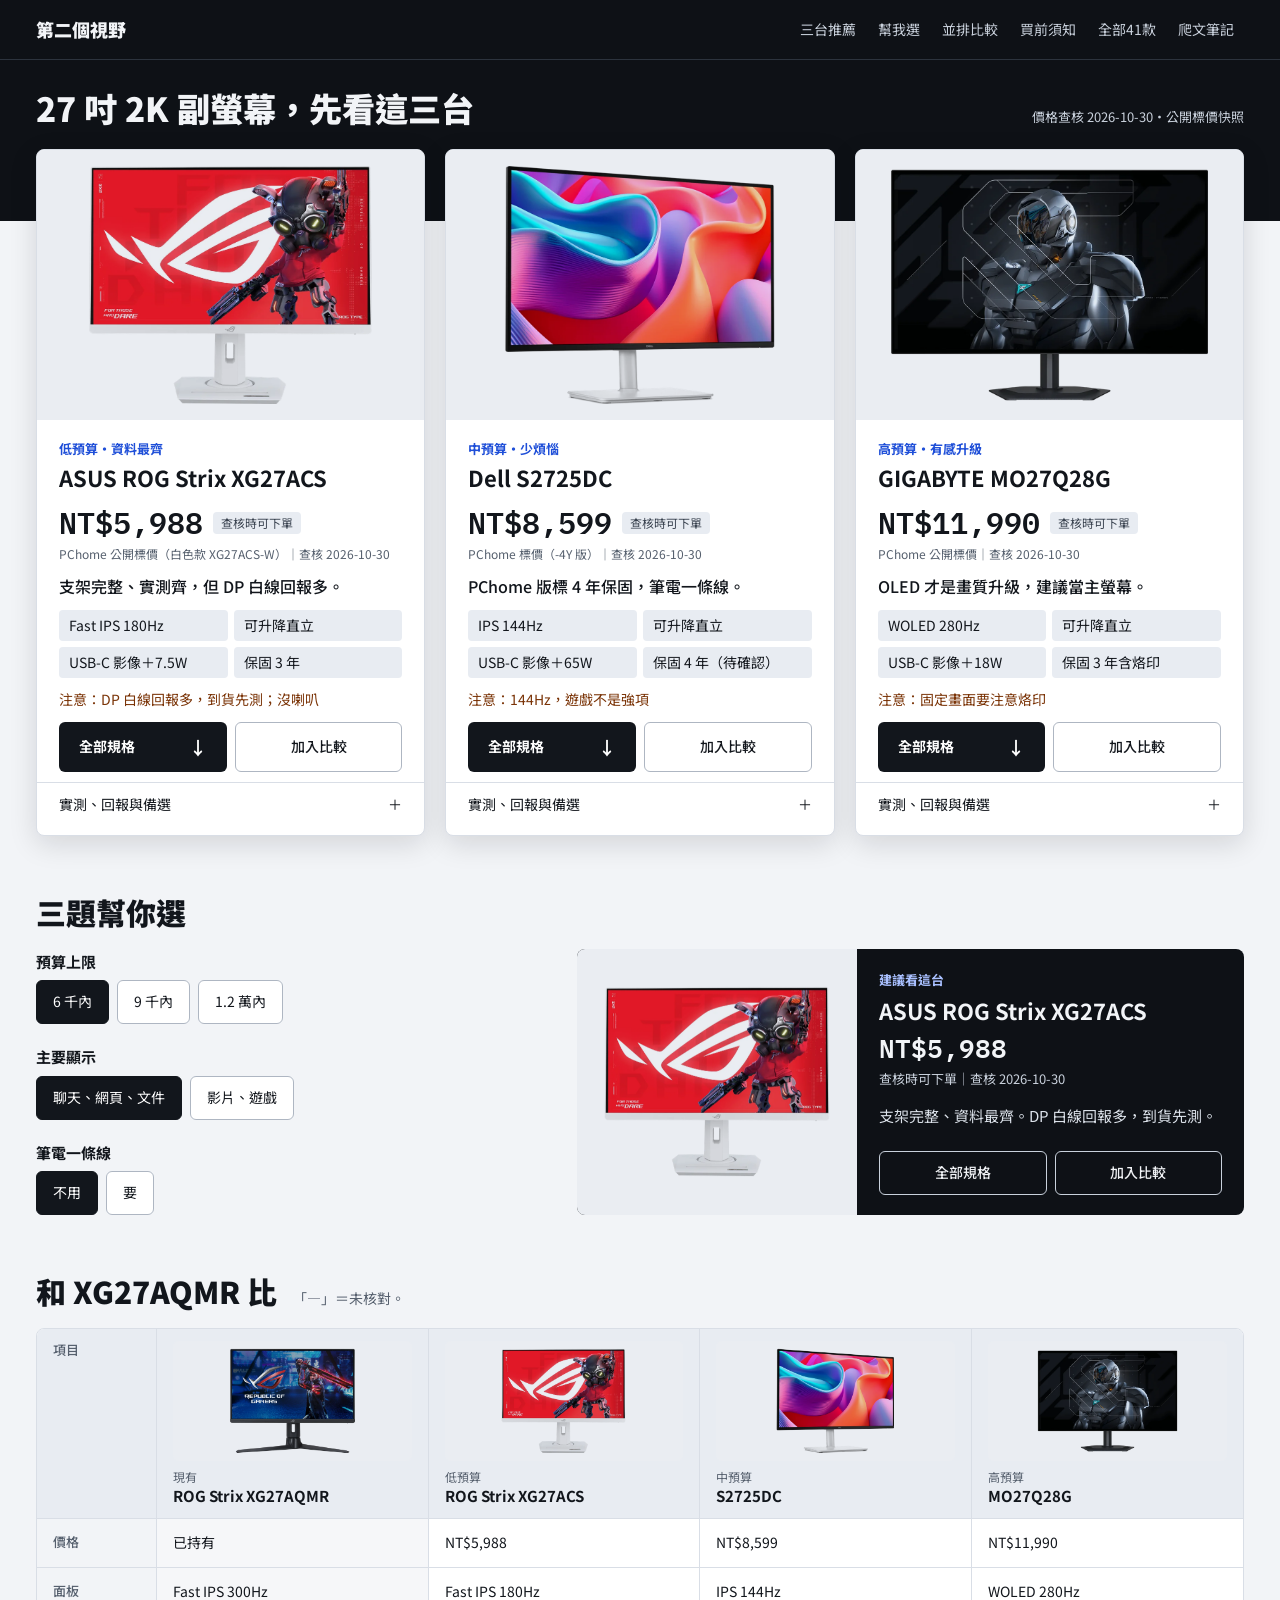
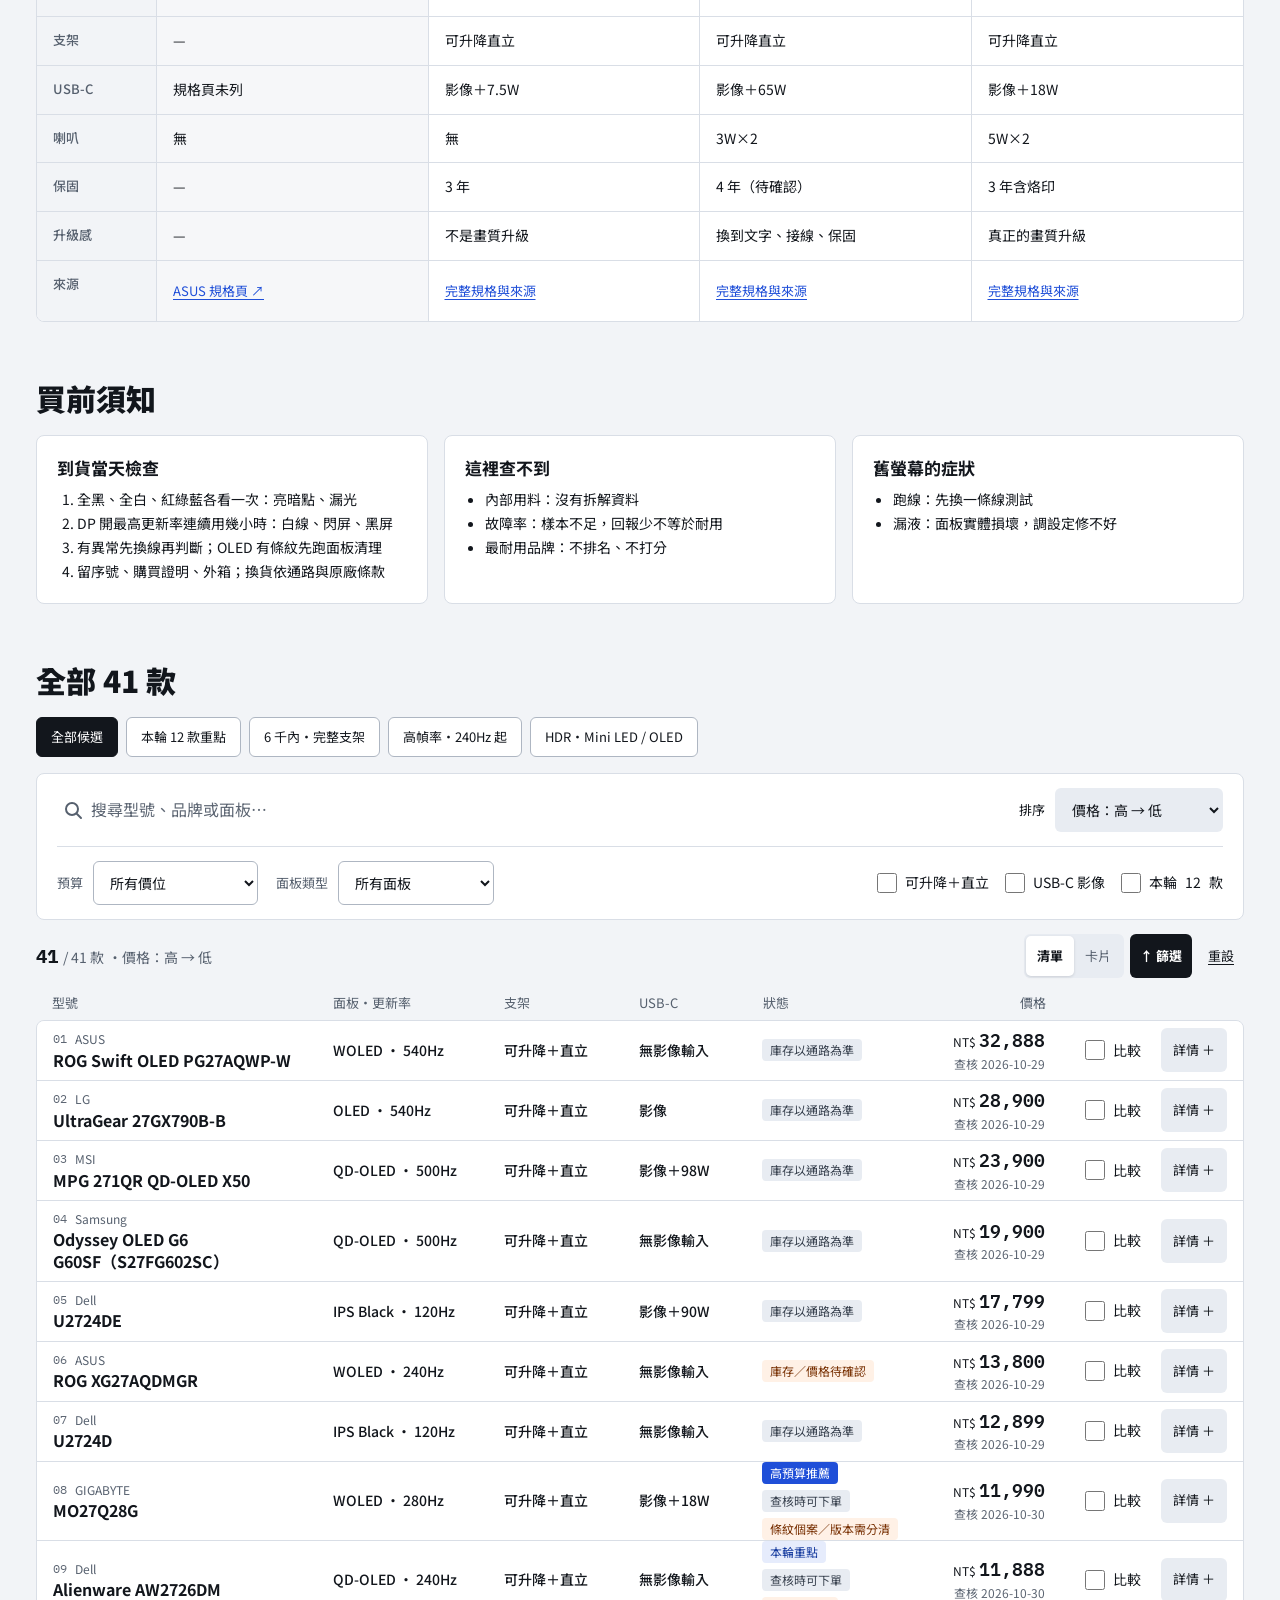
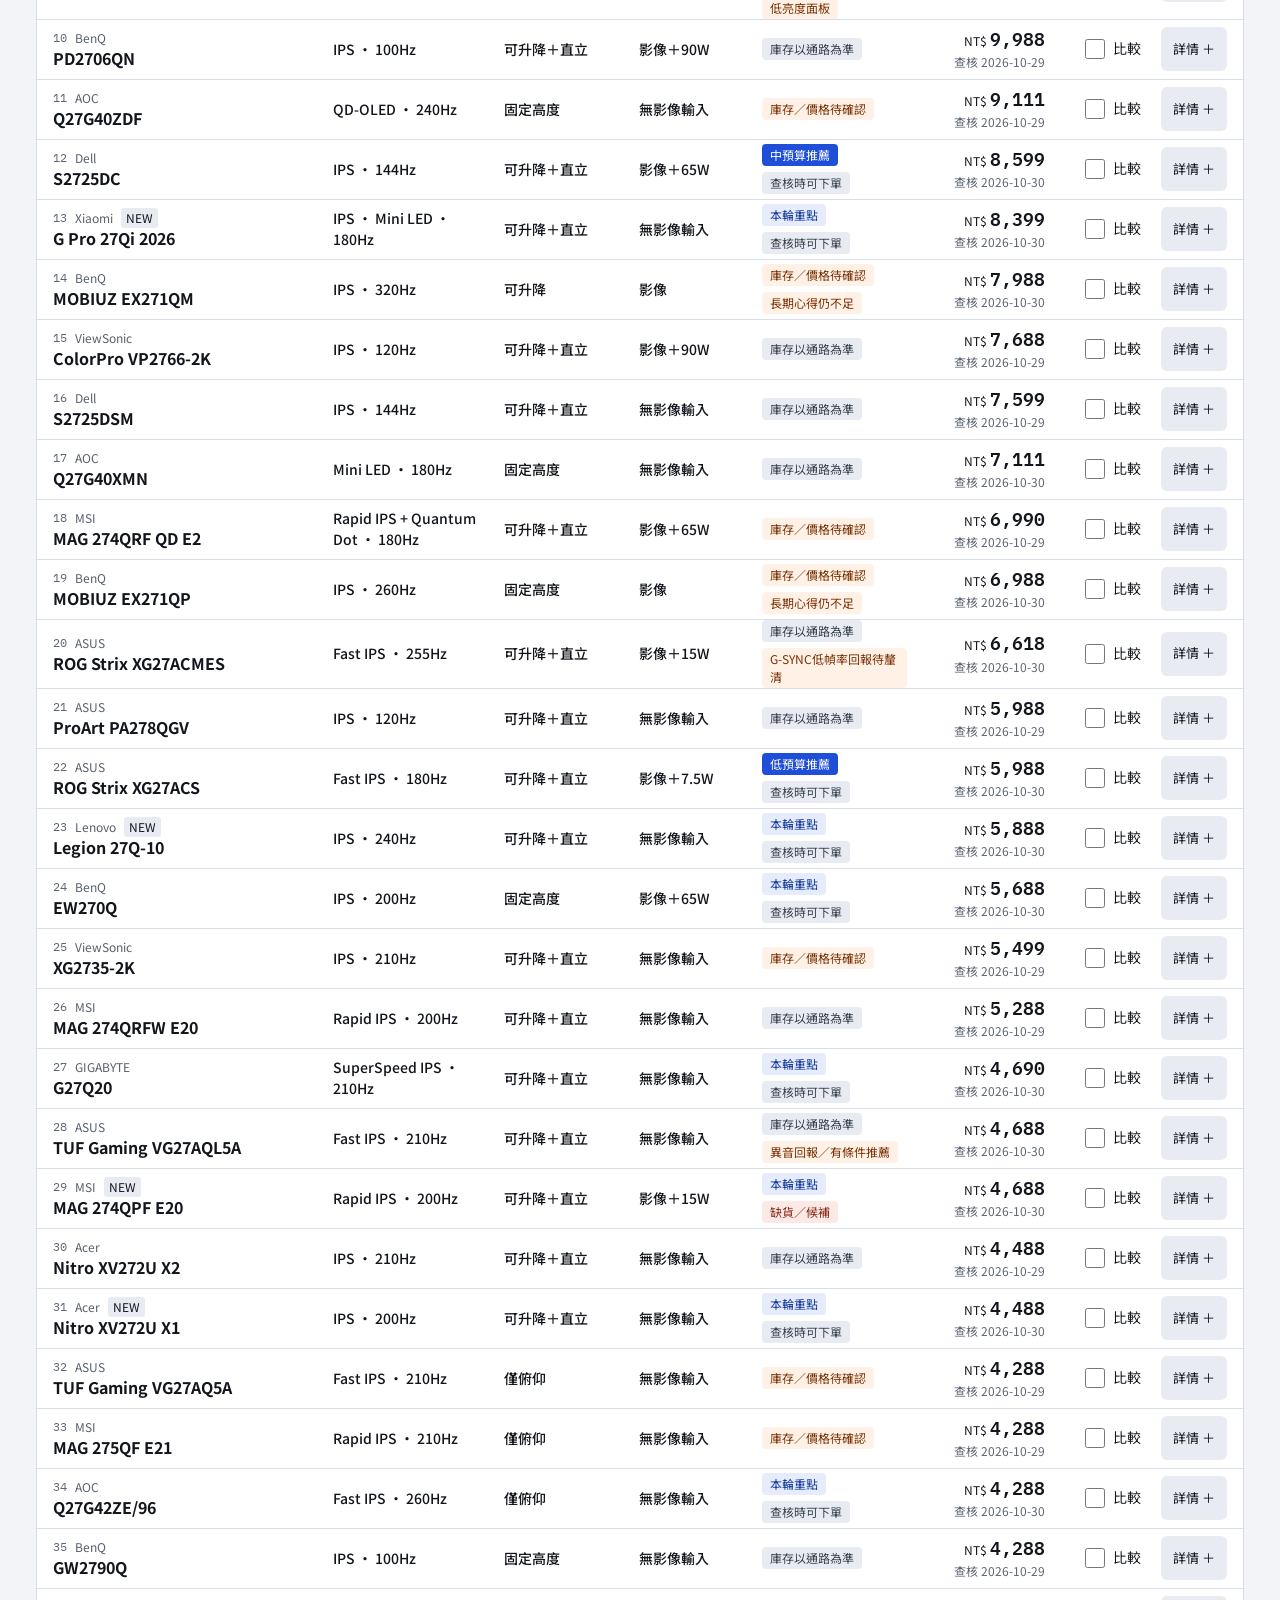
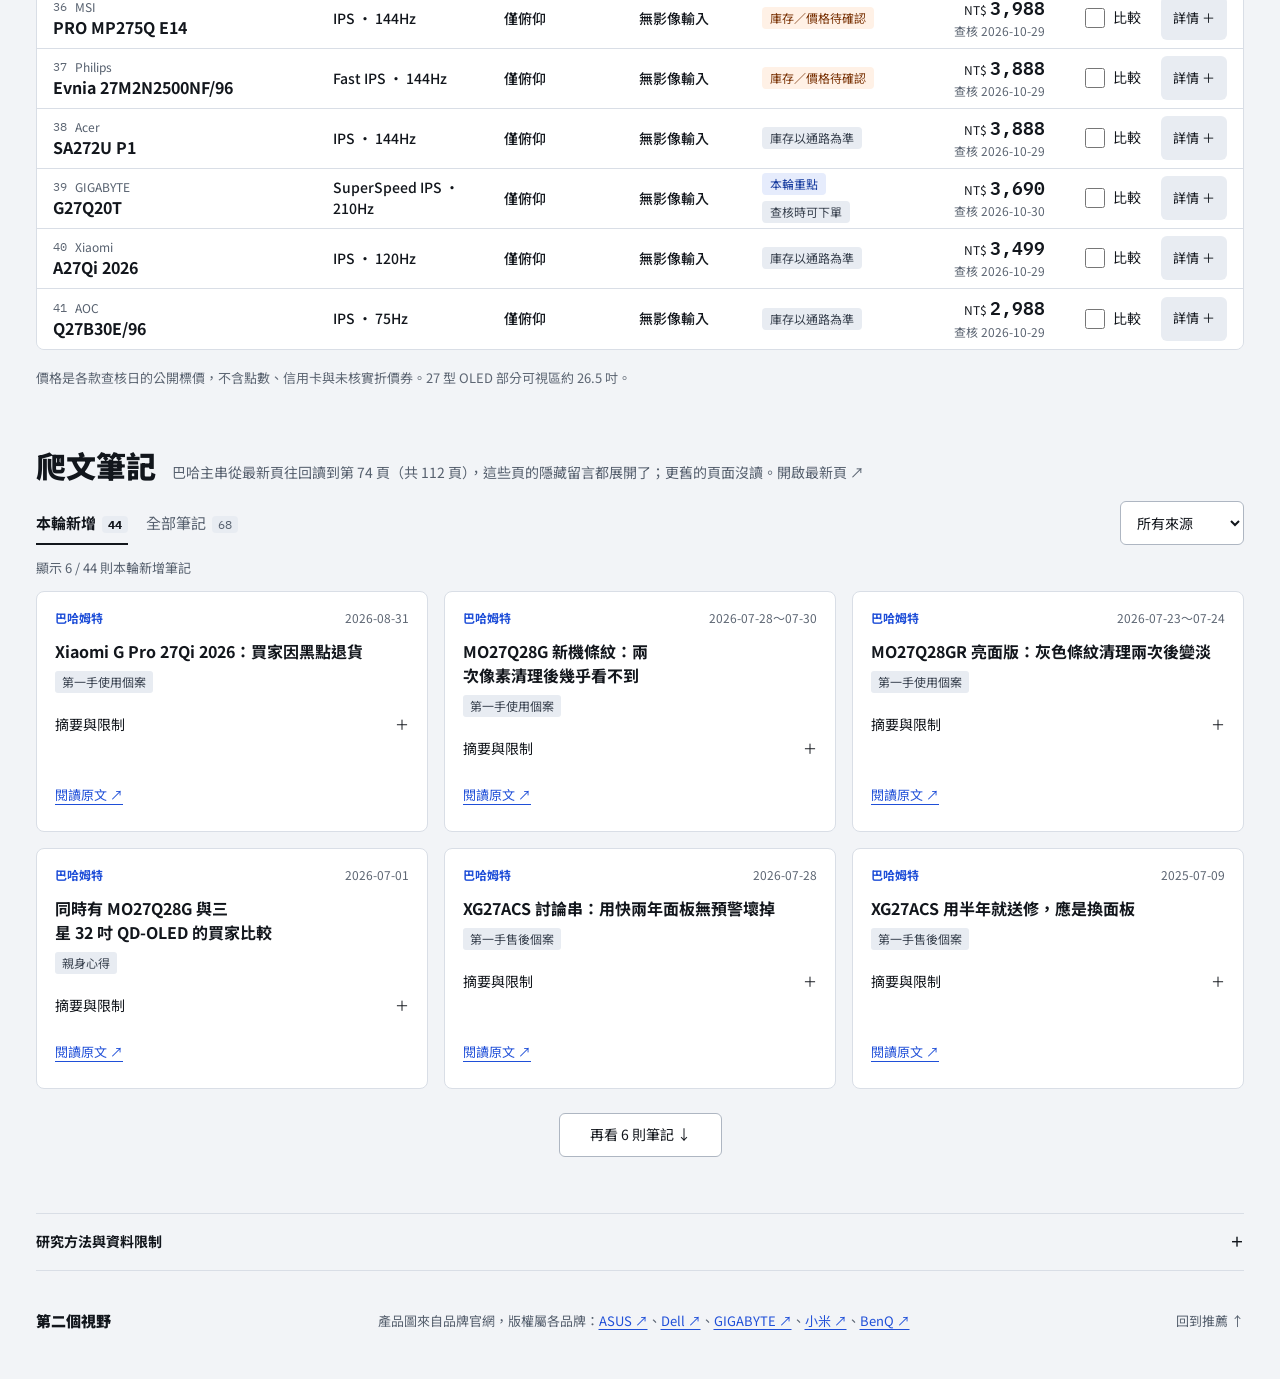
==== index.html @ 210c52e0 "Publish second-view 27-inch QHD monitor guide Co-Authored-By: Claude Opus 5.5 <noreply@anthropic.com" ====
<!doctype html>
<html lang="zh-Hant">
<head>
<meta charset="utf-8">
<meta name="viewport" content="width=device-width,initial-scale=1">
<meta name="theme-color" content="#0e1116">
<meta name="color-scheme" content="light">
<meta name="description" content="27 吋 2K 平面副螢幕怎麼選：低、中、高預算各推薦一台，附獨立實測、買家回報、保固與查不到的地方；另可比較全部 41 款。">
<title>第二個視野｜27 吋 2K 副螢幕怎麼選</title>
<link rel="preconnect" href="https://fonts.googleapis.com">
<link rel="preconnect" href="https://fonts.gstatic.com" crossorigin>
<link rel="stylesheet" href="https://fonts.googleapis.com/css2?family=IBM+Plex+Mono:wght@500;600&family=Noto+Sans+TC:wght@400;500;700;900&display=swap">
<link rel="stylesheet" href="styles.css?v=7f">
</head>
<body>
<a class="skip" href="#picks">跳到三台推薦</a>

<header class="top">
  <a class="brand" href="#top">第二個視野</a>
  <nav aria-label="主要導覽">
    <a href="#picks">三台推薦</a>
    <a href="#decide">幫我選</a>
    <a href="#versus">並排比較</a>
    <a href="#check">買前須知</a>
    <a href="#catalog">全部 <span data-bind="products">40</span> 款</a>
    <a href="#evidence">爬文筆記</a>
  </nav>
</header>

<main>
<section class="hero" id="top">
  <div class="wrap hero-row">
    <h1>27 吋 2K 副螢幕，先看這三台</h1>
    <p class="hero-date">價格查核 <span data-bind="reviewDate">2026-10-30</span>・公開標價快照</p>
  </div>
</section>

<section id="picks" class="picks wrap" aria-label="三台推薦">
  <div class="tiers" id="tiers"></div>
</section>

<section id="decide" class="section wrap">
  <h2>三題幫你選</h2>
  <div class="decide">
    <form class="decide-questions" id="decide-form">
      <fieldset>
        <legend>預算上限</legend>
        <div class="choices">
          <label><input type="radio" name="budget" value="low" checked><span>6 千內</span></label>
          <label><input type="radio" name="budget" value="mid"><span>9 千內</span></label>
          <label><input type="radio" name="budget" value="high"><span>1.2 萬內</span></label>
        </div>
      </fieldset>
      <fieldset>
        <legend>主要顯示</legend>
        <div class="choices">
          <label><input type="radio" name="use" value="static" checked><span>聊天、網頁、文件</span></label>
          <label><input type="radio" name="use" value="media"><span>影片、遊戲</span></label>
        </div>
      </fieldset>
      <fieldset>
        <legend>筆電一條線</legend>
        <div class="choices">
          <label><input type="radio" name="laptop" value="no" checked><span>不用</span></label>
          <label><input type="radio" name="laptop" value="yes"><span>要</span></label>
        </div>
      </fieldset>
    </form>
    <aside class="decide-result" id="decide-result" aria-live="polite" aria-label="建議結果"></aside>
  </div>
</section>

<section id="versus" class="section wrap">
  <div class="section-head">
    <h2>和 XG27AQMR 比</h2>
    <p id="versus-hint"></p>
  </div>
  <div class="table-frame" id="versus-frame">
    <div class="table-scroll" id="versus-scroll" tabindex="0" role="region" aria-label="可水平捲動的推薦型號比較表">
      <table class="versus" id="versus-table"></table>
    </div>
  </div>
</section>

<section id="check" class="section wrap">
  <h2>買前須知</h2>
  <div class="check-grid">
    <article>
      <h3>到貨當天檢查</h3>
      <ol>
        <li>全黑、全白、紅綠藍各看一次：亮暗點、漏光</li>
        <li>DP 開最高更新率連續用幾小時：白線、閃屏、黑屏</li>
        <li>有異常先換線再判斷；OLED 有條紋先跑面板清理</li>
        <li>留序號、購買證明、外箱；換貨依通路與原廠條款</li>
      </ol>
    </article>
    <article>
      <h3>這裡查不到</h3>
      <ul>
        <li>內部用料：沒有拆解資料</li>
        <li>故障率：樣本不足，回報少不等於耐用</li>
        <li>最耐用品牌：不排名、不打分</li>
      </ul>
    </article>
    <article>
      <h3>舊螢幕的症狀</h3>
      <ul>
        <li>跑線：先換一條線測試</li>
        <li>漏液：面板實體損壞，調設定修不好</li>
      </ul>
    </article>
  </div>
</section>

<section id="catalog" class="section wrap">
  <div class="section-head">
    <h2>全部 <span data-bind="products">40</span> 款</h2>
  </div>

  <div class="scenario-row" role="group" aria-label="用途快捷篩選">
    <button type="button" class="scenario" data-scenario="all" aria-pressed="true">全部候選</button>
    <button type="button" class="scenario" data-scenario="shortlist" aria-pressed="false">本輪 <span data-bind="shortlist">11</span> 款重點</button>
    <button type="button" class="scenario" data-scenario="value" aria-pressed="false">6 千內・完整支架</button>
    <button type="button" class="scenario" data-scenario="fps" aria-pressed="false">高幀率・240Hz 起</button>
    <button type="button" class="scenario" data-scenario="hdr" aria-pressed="false">HDR・Mini LED / OLED</button>
  </div>

  <div class="filter-box" id="filter-box">
    <div class="filter-main">
      <div class="search-wrap">
        <label class="sr-only" for="search">搜尋型號或品牌</label>
        <input id="search" type="search" placeholder="搜尋型號、品牌或面板…" autocomplete="off" enterkeyhint="search">
      </div>
      <div class="sort-wrap">
        <label for="sort">排序</label>
        <select id="sort">
          <option value="desc">價格：高 → 低</option>
          <option value="asc">價格：低 → 高</option>
          <option value="hz">更新率：高 → 低</option>
        </select>
      </div>
      <button type="button" id="filter-toggle" class="filter-toggle" aria-expanded="false" aria-controls="filter-options">篩選條件 <span aria-hidden="true">＋</span></button>
    </div>
    <div id="filter-options" class="filter-options">
      <div class="field">
        <label for="budget">預算</label>
        <select id="budget">
          <option value="all">所有價位</option>
          <option value="4000">NT$4,000 以下</option>
          <option value="6000">NT$6,000 以下</option>
          <option value="10000">NT$10,000 以下</option>
          <option value="premium">NT$10,000 以上</option>
        </select>
      </div>
      <div class="field">
        <label for="panel">面板類型</label>
        <select id="panel">
          <option value="all">所有面板</option>
          <option value="IPS">IPS / IPS Black</option>
          <option value="Mini LED">Mini LED</option>
          <option value="OLED">OLED</option>
        </select>
      </div>
      <div class="checks">
        <label><input id="stand" type="checkbox">可升降＋直立</label>
        <label><input id="usbc" type="checkbox">USB-C 影像</label>
        <label><input id="only-picked" type="checkbox">本輪 <span data-bind="shortlist">11</span> 款</label>
      </div>
    </div>
  </div>

  <div class="results-bar" id="results-bar">
    <p id="results" tabindex="-1" aria-live="polite"></p>
    <div class="results-actions">
      <div class="view-toggle" role="group" aria-label="卡片顯示密度">
        <button type="button" data-view="compact" aria-pressed="true">清單</button>
        <button type="button" data-view="full" aria-pressed="false">卡片</button>
      </div>
      <button type="button" class="bar-button" id="back-to-filters" hidden>↑ 篩選</button>
      <button type="button" class="bar-button" id="reset">重設</button>
    </div>
  </div>
  <div id="active-filters" class="active-filters"></div>
  <div class="list-head" id="list-head" aria-hidden="true"><span>型號</span><span>面板・更新率</span><span>支架</span><span>USB-C</span><span>狀態</span><span>價格</span><span></span></div>
  <div class="product-list compact" id="product-list"></div>
  <noscript><p class="empty">此頁的篩選與型號清單需要 JavaScript；完整資料可下載 <a href="research-data.json">research-data.json</a>。</p></noscript>
  <p class="scope-note">價格是各款查核日的公開標價，不含點數、信用卡與未核實折價券。27 型 OLED 部分可視區約 26.5 吋。</p>
</section>

<section id="evidence" class="section wrap">
  <div class="section-head">
    <h2>爬文筆記</h2>
    <p>巴哈主串從最新頁往回讀到第 <span data-bind="pageOldest">74</span> 頁（共 <span data-bind="pagesRead">112</span> 頁），這些頁的隱藏留言都展開了；更舊的頁面沒讀。<ahref="https://forum.gamer.com.tw/C.php?bsn=60030&amp;snA=647804&amp;page=185" target="_blank" rel="noopener">開啟最新頁 ↗</a></p>
  </div>
  <div class="evidence-tools">
    <div class="note-tabs" role="group" aria-label="筆記範圍">
      <button type="button" data-notes="new" class="active" aria-pressed="true">本輪新增 <span data-bind="newNotes">13</span></button>
      <button type="button" data-notes="all" aria-pressed="false">全部筆記 <span data-bind="notes">68</span></button>
    </div>
    <div>
      <label class="sr-only" for="note-platform">筆記來源</label>
      <select id="note-platform">
        <option value="all">所有來源</option>
        <option value="巴哈">巴哈姆特</option>
        <option value="PTT">PTT</option>
        <option value="Reddit">Reddit</option>
        <option value="Mobile01">Mobile01</option>
        <option value="other">其他來源</option>
      </select>
    </div>
  </div>
  <p id="note-results" class="note-results" tabindex="-1" aria-live="polite"></p>
  <div id="forum-list" class="forum-grid"></div>
  <button type="button" class="load-more" id="more-notes">顯示更多筆記 ↓</button>
</section>

<section class="method wrap">
  <details>
    <summary>研究方法與資料限制 <span aria-hidden="true">＋</span></summary>
    <div>
      <p>現有 <span data-bind="products">40</span> 款候選、<span data-bind="notes">68</span> 則筆記、<span data-bind="shortlist">11</span> 款重點。<span data-bind="reviewScope"></span>請以各款的價格查核日期為準。討論日期依來源，以台灣時間記錄；部分較早來源來自搜尋快取或只展開部分留言。</p>
      <p>巴哈主串回讀第 <span data-bind="pageNewest">185</span>–<span data-bind="pageOldest">74</span> 頁（<span data-bind="commentsFrom">2025-07</span> 起）：<span data-bind="posts">2043</span> 篇未刪回文、<span data-bind="visibleComments">6167</span> 則頁面可見留言，另展開 <span data-bind="expandedComments">4121</span> 則隱藏留言；另補讀 <span data-bind="otherPages">23</span> 個相關討論頁。留言以關鍵字篩選後人工閱讀，不是逐則讀完；第 73 頁以前未讀，已刪文看不到。重複推薦不當作不同買家共識。</p>
      <p>查得到的是支架、接口、電源形式、保固條款、自行購機的實測，以及論壇上的具體個案。範圍為 27 型級距、2560×1440、平面、台灣通路新品；不同尾碼、年份與面板版本分開，不混入曲面、4K、二手。無購機實測、拆解或返利連結，也沒有綜合評分。</p>
      <p>查核時可下單不代表此刻仍有貨；保固與成交價依原廠、通路最新條款。個案不代表整體故障率；轉述、同人跨串回覆、活動討論不當成獨立長期心得。</p>
      <a href="research-data.json" download>下載完整研究資料 JSON ↓</a>
    </div>
  </details>
</section>
</main>

<footer class="wrap">
  <a class="brand" href="#top">第二個視野</a>
  <span id="image-credit" class="image-credit"></span>
  <a href="#top">回到推薦 ↑</a>
</footer>

<aside class="compare-bar" id="compare-bar" aria-label="已選擇比較的螢幕" hidden>
  <div class="compare-topline">
    <b id="compare-count" aria-live="polite"></b>
    <button type="button" id="clear-compare" class="text-button">清空</button>
  </div>
  <div id="compare-items" class="compare-items"></div>
  <button type="button" id="show-compare" class="primary">開始比較 <span aria-hidden="true">↗</span></button>
</aside>

<div id="notice" class="notice" role="status" aria-live="polite"></div>

<dialog id="compare-dialog" aria-labelledby="compare-title">
  <div class="dialog-head">
    <h2 id="compare-title">差在哪裡，一起看</h2>
    <button type="button" id="close-compare" class="close" aria-label="關閉比較">×</button>
  </div>
  <div class="compare-help">
    <p id="compare-status">依公開規格比較；價格、庫存不是即時資料。</p>
    <label><input type="checkbox" id="differences">只看不同項目</label>
  </div>
  <p id="scroll-hint" class="scroll-hint" hidden>← 左右滑動看其他型號 →</p>
  <div id="compare-content" class="compare-content"></div>
  <p class="dialog-foot">查核來源與個別限制列在表格末端。</p>
</dialog>

<script src="data.js?v=7f"></script>
<script src="app.js?v=7f"></script>
</body>
</html>
---- styles.css ----
/* ---------- Tokens ---------- */
:root {
  --ink: #12161c;
  --muted: #56606e;
  --faint: #5d6673;
  --paper: #f2f4f7;
  --card: #fff;
  --soft: #e8ecf2;
  --line: #d9dee6;
  --line-strong: #aeb6c2;
  --accent: #1f4fd8;
  --accent-soft: #e6ecfc;
  --accent-ink: #173c9f;
  --warn-bg: #fff1e6;
  --warn-ink: #7a3306;
  --out-bg: #fbe9e6;
  --out-ink: #8a2c1b;
  --dark: #0e1116;
  --dark-panel: #1b2027;
  --dark-line: #2c333d;
  --on-dark: #f2f4f7;
  --on-dark-muted: #c9d1dc;
  --on-dark-accent: #a9c0ff;
  --radius: 8px;
  --mono: 'IBM Plex Mono', ui-monospace, Consolas, monospace;

  --fs-micro: 12px;
  --fs-small: 13px;
  --fs-note: 14px;
  --fs-body: 15px;
  --fs-lead: 16px;

  --tap: 44px;
  --header-h: 60px;
  --results-bar-h: 60px;
  --bar-h: 0px;
}

/* ---------- Base ---------- */
*, *::before, *::after { box-sizing: border-box; }
html {
  scroll-behavior: smooth;
  scroll-padding-top: calc(var(--header-h) + 16px);
  scroll-padding-bottom: var(--bar-h);
  -webkit-text-size-adjust: 100%;
}
html:has(dialog[open]) { overflow: hidden; }
body {
  margin: 0;
  padding-bottom: var(--bar-h);
  background: var(--paper);
  color: var(--ink);
  font-family: 'Noto Sans TC', 'PingFang TC', 'Microsoft JhengHei', system-ui, sans-serif;
  font-size: var(--fs-body);
  line-height: 1.7;
  -webkit-font-smoothing: antialiased;
}
a { color: inherit; text-decoration: none; }
button, input, select { font: inherit; color: inherit; }
button, select, summary { cursor: pointer; }
button { border: 0; background: none; }
button, a { touch-action: manipulation; }
button:disabled { opacity: .45; cursor: default; }
:focus-visible { outline: 3px solid var(--accent); outline-offset: 3px; }
:focus:not(:focus-visible) { outline: none; }
.top :focus-visible, .hero :focus-visible, .decide-result :focus-visible, .compare-bar :focus-visible { outline-color: var(--on-dark-accent); }
input[type=checkbox] { accent-color: var(--accent); width: 20px; height: 20px; margin: 0; flex-shrink: 0; }
select {
  min-width: 0;
  max-width: 100%;
  min-height: var(--tap);
  padding: 8px 30px 8px 12px;
  border: 1px solid var(--line-strong);
  border-radius: 6px;
  background: #fff;
  font-size: var(--fs-note);
}
h1, h2, h3, h4, p { margin: 0; }
h2 { font-size: clamp(24px, 3vw, 30px); font-weight: 900; line-height: 1.35; }
h3 { line-height: 1.45; }
h2, h3 { text-wrap: balance; }
[hidden] { display: none !important; }
.wrap { max-width: 1400px; margin: 0 auto; padding-left: 36px; padding-right: 36px; }
.sr-only {
  position: absolute; width: 1px; height: 1px; padding: 0; margin: -1px;
  overflow: hidden; clip: rect(0, 0, 0, 0); white-space: nowrap; border: 0;
}
.skip { position: fixed; top: -80px; left: 20px; z-index: 100; padding: 12px; background: var(--accent); color: #fff; }
.skip:focus { top: 12px; }
.num { font-family: var(--mono); font-weight: 600; }
.primary {
  display: inline-flex; align-items: center; justify-content: space-between; gap: 24px;
  min-height: var(--tap); padding: 10px 20px; border-radius: 6px;
  background: var(--ink); color: #fff; font-size: var(--fs-note); font-weight: 700;
  transition: background .2s;
}
.primary:hover { background: #2a323d; }
.primary span { font-size: 18px; }
.primary-small { min-height: var(--tap); padding: 8px 18px; border-radius: 6px; background: var(--ink); color: #fff; font-size: var(--fs-note); font-weight: 700; }
.ghost { display: inline-flex; align-items: center; justify-content: center; min-height: var(--tap); padding: 8px 14px; border: 1px solid var(--line-strong); border-radius: 6px; background: #fff; font-size: var(--fs-note); font-weight: 500; }
.ghost:hover { border-color: var(--ink); }
.ghost[aria-pressed=true] { background: var(--ink); border-color: var(--ink); color: #fff; }
.text-button { min-height: 36px; padding: 4px 8px; font-size: var(--fs-small); color: var(--muted); text-decoration: underline; text-underline-offset: 4px; }

/* ---------- Header ---------- */
.top {
  position: sticky; top: 0; z-index: 20;
  display: flex; align-items: center; justify-content: space-between; gap: 24px;
  height: var(--header-h);
  padding: 0 max(36px, calc((100vw - 1328px) / 2));
  background: var(--dark);
  color: var(--on-dark);
  border-bottom: 1px solid var(--dark-line);
}
.brand { display: flex; align-items: center; min-height: var(--tap); font-size: 18px; font-weight: 900; white-space: nowrap; line-height: 1.3; }
.top nav { display: flex; gap: 2px; font-size: var(--fs-note); }
.top nav a { display: inline-flex; align-items: center; min-height: var(--tap); padding: 0 10px; border-radius: 6px; color: var(--on-dark-muted); white-space: nowrap; }
.top nav a:hover { background: var(--dark-panel); color: var(--on-dark); }

/* ---------- Hero ---------- */
.hero { padding: 26px 0 92px; background: var(--dark); color: var(--on-dark); }
.hero-row { display: flex; flex-wrap: wrap; align-items: baseline; justify-content: space-between; gap: 4px 24px; }
h1 { font-size: clamp(26px, 2.6vw, 38px); line-height: 1.3; font-weight: 900; }
.hero-date { font-size: var(--fs-small); color: var(--on-dark-muted); }

/* ---------- 官方產品圖：底色一致，白色機身與去背圖才看得清楚 ---------- */
.shot { background: #eaedf2; }
.shot img { display: block; width: 100%; height: 100%; object-fit: contain; mix-blend-mode: multiply; }

/* ---------- Sections ---------- */
.section { padding-top: 56px; scroll-margin-top: var(--header-h); }
.section > h2 { margin-bottom: 16px; }
.section-head { display: flex; flex-wrap: wrap; align-items: baseline; gap: 2px 16px; margin-bottom: 16px; }
.section-head > p { font-size: var(--fs-note); color: var(--muted); }
.section-head a { display: inline-block; margin-block: -10px; padding-block: 10px; color: var(--accent); text-decoration: underline; text-underline-offset: 3px; white-space: nowrap; }

/* ---------- 推薦卡 ---------- */
.picks { margin-top: -72px; scroll-margin-top: calc(var(--header-h) + 92px); }
.tiers { display: grid; grid-template-columns: repeat(3, minmax(0, 1fr)); gap: 20px; align-items: start; }
.tier { min-width: 0; overflow: hidden; border: 1px solid var(--line); border-radius: var(--radius); background: var(--card); box-shadow: 0 8px 28px #0e111622; scroll-margin-top: calc(var(--header-h) + 16px); }
.tier-shot { height: clamp(200px, 30vh, 320px); padding: 16px 24px; }
.tier-body { display: flex; flex-direction: column; gap: 10px; padding: 18px 22px 8px; }
.tier-kicker { font-size: var(--fs-small); font-weight: 700; color: var(--accent); }
.tier h3 { margin-top: -8px; font-size: 22px; overflow-wrap: anywhere; }
.tier-price { display: flex; flex-wrap: wrap; align-items: center; gap: 4px 10px; }
.tier-price .num { font-size: 30px; line-height: 1.25; white-space: nowrap; }
.tier-date { margin-top: -8px; font-size: var(--fs-micro); color: var(--muted); }
.tier-date span { white-space: nowrap; }
.tier-reason { font-size: var(--fs-lead); font-weight: 500; line-height: 1.6; }
.tier-facts { display: grid; grid-template-columns: repeat(2, minmax(0, 1fr)); gap: 6px; margin: 0; padding: 0; list-style: none; }
.tier-facts li { padding: 5px 10px; border-radius: 4px; background: var(--soft); font-size: var(--fs-note); line-height: 1.5; }
.tier-watch { font-size: var(--fs-note); color: var(--warn-ink); }
.tier-actions { display: flex; flex-wrap: wrap; gap: 8px; }
.tier-actions > * { flex: 1 1 130px; }
.tier-more { margin: 0 -22px; padding: 0 22px; border-top: 1px solid var(--line); }
.tier-more summary, .forum-more summary { display: flex; align-items: center; justify-content: space-between; min-height: var(--tap); font-size: var(--fs-note); list-style: none; }
.tier-more summary::-webkit-details-marker, .forum-more summary::-webkit-details-marker { display: none; }
.tier-more[open] summary span, .forum-more[open] summary span { transform: rotate(45deg); }
.tier-block { padding-bottom: 10px; }
.ev { margin-bottom: 8px; font-size: var(--fs-note); }
.ev:last-child { margin-bottom: 0; }
.ev b { font-weight: 700; color: var(--muted); }
.ev a { display: inline-block; margin-block: -10px; padding-block: 10px; color: var(--accent); text-decoration: underline; text-underline-offset: 3px; white-space: nowrap; }
.tier-alt { padding: 10px 0 14px; border-top: 1px solid var(--line); font-size: var(--fs-note); }
.tier-alt b { font-weight: 700; }
.tier-alt a { display: inline-block; margin-block: -10px; padding-block: 10px; color: var(--accent); text-decoration: underline; text-underline-offset: 3px; }
.tier-alt p { margin-top: 2px; color: var(--muted); }

/* ---------- 三題選擇 ---------- */
.decide { display: flex; flex-wrap: wrap; gap: 16px; align-items: stretch; }
.decide-questions { display: flex; flex: 1 1 420px; flex-direction: column; justify-content: center; gap: 20px; min-width: 0; }
.decide fieldset { margin: 0; padding: 0; border: 0; min-width: 0; }
.decide legend { margin-bottom: 6px; padding: 0; font-weight: 700; }
.choices { display: flex; flex-wrap: wrap; gap: 8px; }
.choices label { position: relative; display: block; cursor: pointer; }
.choices input { position: absolute; inset: 0; width: 100%; height: 100%; margin: 0; opacity: 0; cursor: pointer; }
.choices span { display: flex; align-items: center; min-height: var(--tap); padding: 8px 16px; border: 1px solid var(--line-strong); border-radius: 6px; background: #fff; font-size: var(--fs-note); }
.choices label:hover span { border-color: var(--ink); }
.choices input:checked + span { background: var(--ink); border-color: var(--ink); color: #fff; }
.choices input:focus-visible + span { outline: 3px solid var(--accent); outline-offset: 3px; }
.decide-result { display: flex; flex: 1.4 1 520px; min-width: 0; overflow: hidden; border-radius: var(--radius); background: var(--dark); color: var(--on-dark); }
.decide-shot { flex: 0 0 42%; min-height: 240px; padding: 14px; }
.decide-body { display: flex; flex: 1; flex-direction: column; gap: 4px; min-width: 0; padding: 20px 22px; }
.decide-kicker { font-size: var(--fs-small); font-weight: 700; color: var(--on-dark-accent); }
.decide-result h3 { font-size: 22px; overflow-wrap: anywhere; }
.decide-result .num { font-size: 26px; line-height: 1.3; }
.decide-price-note { font-size: var(--fs-small); color: var(--on-dark-muted); }
.decide-why { margin-top: 8px; color: #dde3eb; }
.decide-actions { display: flex; flex-wrap: wrap; gap: 8px; margin-top: auto; padding-top: 14px; }
.decide-actions > * { flex: 1 1 130px; }
.decide-result .ghost { border-color: var(--on-dark-muted); background: transparent; color: var(--on-dark); }
.decide-result .ghost:hover { border-color: var(--on-dark); }
.decide-result .ghost[aria-pressed=true] { background: var(--on-dark); border-color: var(--on-dark); color: var(--ink); }

/* ---------- 買前須知 ---------- */
.check-grid { display: grid; grid-template-columns: repeat(3, minmax(0, 1fr)); gap: 16px; }
.check-grid article { min-width: 0; padding: 20px; border: 1px solid var(--line); border-radius: var(--radius); background: var(--card); }
.check-grid h3 { margin-bottom: 8px; font-size: 17px; }
.check-grid ul, .check-grid ol { margin: 0; padding-left: 20px; font-size: var(--fs-note); }

/* ---------- Filters ---------- */
.scenario-row { display: flex; flex-wrap: wrap; gap: 8px; margin-bottom: 16px; }
.scenario { min-height: 40px; padding: 6px 14px; border: 1px solid var(--line-strong); border-radius: 6px; background: #fff; font-size: var(--fs-small); white-space: nowrap; }
.scenario:hover { border-color: var(--ink); }
.scenario.active { background: var(--ink); border-color: var(--ink); color: #fff; }
.filter-box { padding: 14px 20px; border: 1px solid var(--line); border-radius: var(--radius); background: #fff; }
.filter-main { display: flex; align-items: center; gap: 16px; }
.search-wrap { flex: 1; min-width: 0; }
.search-wrap input {
  width: 100%; min-height: var(--tap); padding: 8px 10px 8px 34px; border: 0; border-radius: 6px; font-size: var(--fs-lead);
  background: url("data:image/svg+xml,%3Csvg xmlns='http://www.w3.org/2000/svg' width='20' height='20' fill='none' stroke='%2356606e' stroke-width='2' stroke-linecap='round'%3E%3Ccircle cx='9' cy='9' r='6'/%3E%3Cpath d='m14 14 4 4'/%3E%3C/svg%3E") no-repeat 6px center;
}
.search-wrap input::placeholder { color: var(--faint); opacity: 1; }
.sort-wrap { display: flex; align-items: center; gap: 10px; font-size: var(--fs-small); }
.sort-wrap select { border-color: transparent; background: var(--soft); }
.filter-options { display: flex; flex-wrap: wrap; align-items: center; gap: 12px 18px; margin-top: 14px; padding-top: 14px; border-top: 1px solid var(--line); }
.field { display: flex; align-items: center; gap: 10px; }
.field label { font-size: var(--fs-small); color: var(--muted); white-space: nowrap; }
.checks { display: flex; flex-wrap: wrap; gap: 0 16px; margin-left: auto; }
.checks label, .compare-help label { display: flex; align-items: center; gap: 8px; min-height: var(--tap); font-size: var(--fs-note); cursor: pointer; }
.filter-toggle { display: none; min-height: var(--tap); padding: 6px 12px; border-radius: 6px; background: var(--soft); font-size: var(--fs-note); white-space: nowrap; }

.results-bar {
  position: sticky; top: var(--header-h); z-index: 15;
  display: flex; align-items: center; justify-content: space-between; gap: 10px;
  min-height: var(--results-bar-h);
  margin-top: 6px;
  background: var(--paper);
  font-size: var(--fs-note);
}
.results-bar p { color: var(--muted); white-space: nowrap; border-radius: 4px; }
.results-bar strong { margin-right: 2px; font-family: var(--mono); font-size: 19px; color: var(--ink); }
.results-sort { margin-left: 4px; }
.results-actions { display: flex; align-items: center; gap: 6px; }
.view-toggle { display: flex; padding: 2px; border-radius: 6px; background: var(--soft); }
.view-toggle button { min-height: 40px; padding: 4px 11px; border-radius: 5px; font-size: var(--fs-small); color: var(--muted); }
.view-toggle button[aria-pressed=true] { background: #fff; color: var(--ink); font-weight: 700; box-shadow: 0 1px 3px #12161c22; }
.bar-button { min-height: var(--tap); padding: 4px 10px; border-radius: 6px; font-size: var(--fs-small); text-decoration: underline; text-underline-offset: 3px; white-space: nowrap; }
.bar-button:hover { background: var(--soft); }
#back-to-filters { background: var(--ink); color: #fff; text-decoration: none; font-weight: 700; }
.active-filters { display: flex; flex-wrap: wrap; gap: 6px; }
.active-filters:not(:empty) { margin-bottom: 14px; }
.active-filters button { display: inline-flex; align-items: center; gap: 6px; min-height: 36px; max-width: 100%; padding: 3px 11px; border-radius: 6px; background: var(--accent-soft); color: var(--accent-ink); font-size: var(--fs-small); overflow-wrap: anywhere; text-align: left; }
.active-filters button:hover { background: #d6e0fa; }
.active-filters span { font-size: 17px; line-height: 1; }

/* ---------- Product cards ---------- */
.product-list { display: grid; grid-template-columns: repeat(2, minmax(0, 1fr)); gap: 16px; align-items: start; }
.product { overflow: hidden; border: 1px solid var(--line); border-radius: var(--radius); background: var(--card); scroll-margin-top: calc(var(--results-bar-h) + 12px); transition: border-color .15s, box-shadow .15s; }
.product.selected { border-color: var(--accent); box-shadow: 0 0 0 1px var(--accent); }
.product.highlight { border-color: var(--accent); box-shadow: 0 0 0 4px #a9c0ff; }
.product-header { display: flex; justify-content: space-between; gap: 12px; padding: 20px 22px 0; }
.product-title { min-width: 0; }
.model-brand { display: flex; align-items: center; gap: 8px; margin-bottom: 2px; font-size: var(--fs-micro); color: var(--muted); }
.row-num { font-family: var(--mono); color: var(--faint); }
.new-tag { padding: 0 5px; border-radius: 3px; background: var(--soft); color: var(--ink); font-size: var(--fs-micro); }
.product h3 { font-size: 19px; overflow-wrap: anywhere; }
.price-col { flex-shrink: 0; text-align: right; }
.price { font-family: var(--mono); font-size: 22px; font-weight: 600; line-height: 1.3; white-space: nowrap; }
.price small { margin-right: 3px; font-family: 'Noto Sans TC', sans-serif; font-size: var(--fs-micro); font-weight: 400; }
.price-date { margin-top: 4px; font-size: var(--fs-micro); line-height: 1.4; color: var(--faint); }
.price-date span { white-space: nowrap; }
.badges { display: flex; flex-wrap: wrap; gap: 6px; padding: 12px 22px 0; }
.badge { display: inline-block; padding: 2px 8px; border-radius: 4px; background: var(--soft); color: #3a4350; font-size: var(--fs-micro); line-height: 1.5; }
.badge.warning { background: var(--warn-bg); color: var(--warn-ink); }
.badge.pick-badge { background: var(--accent-soft); color: var(--accent-ink); }
.badge.tier-badge { background: var(--accent); color: #fff; }
.badge.stock-out { background: var(--out-bg); color: var(--out-ink); }
.spec-chips { display: grid; grid-template-columns: repeat(3, minmax(0, 1fr)); gap: 12px; padding: 16px 22px 0; }
.spec-chips > div { padding-left: 13px; border-left: 1px solid var(--line); }
.spec-chips > div:first-child { padding-left: 0; border: 0; }
.spec-chips span { display: block; margin-bottom: 2px; font-size: var(--fs-micro); color: var(--faint); }
.spec-chips strong { display: block; font-size: var(--fs-note); font-weight: 500; line-height: 1.5; }
.verdict { min-height: 86px; padding: 14px 22px 12px; font-size: var(--fs-note); line-height: 1.8; color: var(--muted); }
.product-actions { display: flex; align-items: center; justify-content: space-between; gap: 12px; padding: 0 22px 14px; }
.compare-label { display: flex; align-items: center; gap: 8px; min-height: var(--tap); padding-right: 8px; font-size: var(--fs-note); cursor: pointer; }
.detail-toggle { min-height: var(--tap); padding: 6px 12px; border-radius: 6px; background: var(--soft); font-size: var(--fs-small); white-space: nowrap; }
.detail-toggle:hover { background: #dce1e9; }
.product-detail { padding: 20px 22px; border-top: 1px solid var(--line); background: #fafbfc; }
.product-detail h4 { margin: 16px 0 4px; font-size: var(--fs-small); color: var(--ink); }
.product-detail h4:first-child { margin-top: 0; }
.product-detail p { font-size: var(--fs-note); line-height: 1.8; color: var(--muted); overflow-wrap: break-word; }
.detail-spec { display: grid; grid-template-columns: 72px minmax(0, 1fr); gap: 6px 10px; margin: 16px 0 0; font-size: var(--fs-note); line-height: 1.6; }
.detail-spec dt { color: var(--faint); }
.detail-spec dd { margin: 0; overflow-wrap: anywhere; }
.source-links { display: flex; flex-wrap: wrap; gap: 0 14px; margin-top: 16px; padding-top: 8px; border-top: 1px solid var(--line); }
.source-links a { display: inline-flex; align-items: center; min-height: 40px; font-size: var(--fs-small); color: var(--accent); text-decoration: underline; text-underline-offset: 3px; overflow-wrap: anywhere; }

/* 精簡檢視：掃讀價格與關鍵規格，詳細內容仍可展開 */
.product-list.compact { gap: 10px; }
.product-list.compact .verdict { display: none; }
.product-list.compact .product-header { padding-top: 14px; }
.product-list.compact .badges { padding-top: 8px; }
.product-list.compact .spec-chips { display: flex; flex-wrap: wrap; gap: 0 14px; padding: 8px 22px 4px; }
.product-list.compact .spec-chips > div { padding: 0; border: 0; }
.product-list.compact .spec-chips span { position: absolute; width: 1px; height: 1px; overflow: hidden; clip: rect(0, 0, 0, 0); }
.product-list.compact .product-actions { padding-bottom: 6px; }

.list-head { display: none; }
.detail-verdict { display: none; }
.product-list.compact .detail-verdict { display: block; }
.detail-shot { height: 180px; margin-bottom: 14px; padding: 10px; border-radius: 6px; }
@media (min-width: 1051px) {
  .list-head, .product-list.compact .product {
    display: grid;
    grid-template-columns: minmax(0, 2.2fr) minmax(0, 1.3fr) minmax(0, 1fr) minmax(0, .9fr) minmax(0, 1.2fr) 124px 168px;
    column-gap: 14px;
    align-items: center;
    padding: 0 16px;
  }
  .list-head { padding-block: 6px; font-size: var(--fs-small); color: var(--muted); }
  .list-head span:nth-child(6) { text-align: right; }
  .product-list.compact { grid-template-columns: minmax(0, 1fr); gap: 0; border: 1px solid var(--line); border-radius: var(--radius); overflow: hidden; }
  .product-list.compact .product { min-height: 60px; border: 0; border-bottom: 1px solid var(--line); border-radius: 0; }
  .product-list.compact .product:last-child { border-bottom: 0; }
  .product-list.compact .product:hover { background: #f8f9fb; }
  .product-list.compact .product.selected { box-shadow: inset 3px 0 0 var(--accent); }
  .product-list.compact .product.highlight { box-shadow: inset 0 0 0 3px #a9c0ff; }
  .product-list.compact .product-header, .product-list.compact .spec-chips { display: contents; }
  .product-list.compact .product-title { grid-column: 1; grid-row: 1; padding-block: 8px; }
  .product-list.compact .model-brand { margin: 0; }
  .product-list.compact .product h3 { font-size: 16px; line-height: 1.35; }
  .product-list.compact .spec-chips > div { padding: 0; border: 0; grid-row: 1; }
  .product-list.compact .spec-chips > div:nth-child(1) { grid-column: 2; }
  .product-list.compact .spec-chips > div:nth-child(2) { grid-column: 3; }
  .product-list.compact .spec-chips > div:nth-child(3) { grid-column: 4; }
  .product-list.compact .badges { grid-column: 5; grid-row: 1; padding: 0; }
  .product-list.compact .price-col { grid-column: 6; grid-row: 1; }
  .product-list.compact .price { font-size: 18px; }
  .product-list.compact .price-date { font-size: var(--fs-micro); white-space: nowrap; }
  .product-list.compact .product-actions { grid-column: 7; grid-row: 1; justify-content: flex-end; padding: 0; }
  .product-list.compact .product-detail { grid-column: 1 / -1; grid-row: 2; display: grid; grid-template-columns: minmax(0, 1.4fr) minmax(0, 1fr); gap: 28px; margin: 0 -16px; }
  .product-list.compact .product-detail h4:first-child { margin-top: 0; }
  .product-detail .source-links { margin-top: 12px; }
}
.scope-note { max-width: 920px; margin-top: 16px; font-size: var(--fs-small); line-height: 1.8; color: var(--faint); }
.empty { grid-column: 1 / -1; padding: 44px 20px; border: 1px dashed var(--line-strong); border-radius: var(--radius); text-align: center; color: var(--muted); }
.empty b { display: block; margin-bottom: 6px; font-size: 18px; color: var(--ink); }
.empty-actions { display: flex; flex-wrap: wrap; justify-content: center; gap: 8px; margin-top: 16px; }
.relax { min-height: var(--tap); padding: 8px 14px; border: 1px solid var(--line-strong); border-radius: 6px; background: #fff; font-size: var(--fs-note); overflow-wrap: anywhere; }
.relax:hover { border-color: var(--ink); }

/* ---------- Evidence ---------- */
.evidence-tools { display: flex; flex-wrap: wrap; align-items: center; justify-content: space-between; gap: 8px 12px; }
.note-tabs { display: flex; align-items: center; gap: 18px; }
.note-tabs button { min-height: var(--tap); padding: 4px 0; border-bottom: 2px solid transparent; color: var(--muted); font-size: var(--fs-body); white-space: nowrap; }
.note-tabs button.active { border-bottom-color: var(--ink); color: var(--ink); font-weight: 700; }
.note-tabs span { margin-left: 3px; padding: 1px 6px; border-radius: 4px; background: var(--soft); font-family: var(--mono); font-size: var(--fs-micro); }
.note-results { margin: 12px 0; font-size: var(--fs-small); color: var(--muted); }
.forum-grid { display: grid; grid-template-columns: repeat(3, minmax(0, 1fr)); gap: 16px; }
.forum { display: flex; flex-direction: column; padding: 16px 18px; border: 1px solid var(--line); border-radius: var(--radius); background: #fff; }
.forum-meta { display: flex; justify-content: space-between; gap: 12px; margin-bottom: 10px; font-size: var(--fs-micro); color: var(--faint); }
.forum-meta > span { font-weight: 700; color: var(--accent); }
.forum h3 { margin-bottom: 8px; font-size: 16px; font-weight: 700; line-height: 1.5; }
.evidence-kind { align-self: flex-start; margin-bottom: 10px; padding: 1px 7px; border-radius: 3px; background: var(--soft); color: #3a4350; font-size: var(--fs-micro); }
.forum p { font-size: var(--fs-note); line-height: 1.8; color: var(--muted); }
.forum .limitation { margin: 0 0 10px; padding-left: 10px; border-left: 2px solid var(--line-strong); font-size: var(--fs-small); color: var(--faint); }
.forum-more { margin-bottom: 4px; }
.forum-more p { margin-bottom: 10px; }
.forum > a { display: inline-flex; align-items: center; align-self: flex-start; min-height: 40px; margin-top: auto; font-size: var(--fs-small); color: var(--accent); text-decoration: underline; text-underline-offset: 4px; }
.load-more { display: block; min-height: var(--tap); margin: 24px auto 0; padding: 8px 30px; border: 1px solid var(--line-strong); border-radius: 6px; background: #fff; font-size: var(--fs-note); }
.load-more:hover { border-color: var(--ink); }

/* ---------- Method & footer ---------- */
.method { margin-top: 56px; }
.method details { border-top: 1px solid var(--line); border-bottom: 1px solid var(--line); }
.method summary { display: flex; align-items: center; justify-content: space-between; min-height: 56px; font-size: var(--fs-note); font-weight: 700; list-style: none; }
.method summary::-webkit-details-marker { display: none; }
.method details[open] summary span { transform: rotate(45deg); }
.method details > div { max-width: 940px; padding-bottom: 20px; font-size: var(--fs-note); line-height: 1.8; color: var(--muted); }
.method p + p { margin-top: 12px; }
.method a { display: inline-flex; align-items: center; min-height: var(--tap); margin-top: 8px; text-decoration: underline; }
.image-credit a { display: inline-block; margin-block: -10px; padding-block: 10px; color: var(--accent); text-decoration: underline; text-underline-offset: 3px; white-space: nowrap; }
footer { display: flex; align-items: center; justify-content: space-between; gap: 20px; padding-top: 28px; padding-bottom: 36px; font-size: var(--fs-small); color: var(--muted); }
footer .brand { font-size: 15px; color: var(--ink); }
footer > a:last-child { display: inline-flex; align-items: center; min-height: var(--tap); }

/* ---------- Compare bar ---------- */
.compare-bar {
  position: fixed; left: 50%; bottom: 16px; z-index: 30;
  display: flex; align-items: center; gap: 16px;
  width: min(960px, calc(100% - 40px));
  padding: 12px 18px; border: 1px solid var(--dark-line); border-radius: var(--radius);
  background: var(--dark); color: var(--on-dark); box-shadow: 0 6px 40px #0e111655;
  transform: translateX(-50%);
}
.compare-topline { display: flex; flex-direction: column; align-items: flex-start; font-size: var(--fs-small); white-space: nowrap; }
.compare-topline .text-button { min-height: 36px; padding: 0 12px 0 0; color: var(--on-dark-muted); }
.compare-items { display: flex; flex: 1; flex-wrap: wrap; gap: 6px; min-width: 0; }
.compare-chip { display: flex; align-items: center; gap: 2px; max-width: 100%; padding-left: 10px; border: 1px solid #56606e; border-radius: 6px; font-size: var(--fs-small); }
.compare-chip span { max-width: 170px; overflow: hidden; text-overflow: ellipsis; white-space: nowrap; }
.compare-chip button { width: 36px; height: 36px; color: var(--on-dark-muted); font-size: 19px; line-height: 1; }
.compare-bar > .primary { flex-shrink: 0; background: var(--on-dark); color: var(--ink); white-space: nowrap; }
.compare-bar > .primary:hover { background: #fff; }
.notice { position: fixed; left: 50%; bottom: calc(var(--bar-h) + 16px); z-index: 60; display: none; width: max-content; max-width: 90vw; padding: 10px 18px; border-radius: 6px; background: var(--ink); color: #fff; font-size: var(--fs-note); box-shadow: 0 5px 30px #0003; transform: translateX(-50%); }
.notice.visible { display: block; }

/* ---------- Compare dialog ---------- */
dialog { width: min(1160px, calc(100% - 40px)); max-height: 88dvh; margin: auto; padding: 24px 28px; border: 0; border-radius: var(--radius); background: var(--paper); color: var(--ink); box-shadow: 0 20px 100px #0004; }
dialog[open] { display: flex; flex-direction: column; }
dialog::backdrop { background: #0e1116b8; backdrop-filter: blur(4px); }
.dialog-head { display: flex; align-items: center; justify-content: space-between; gap: 20px; }
.dialog-head h2 { font-size: 26px; }
.close { flex-shrink: 0; width: var(--tap); height: var(--tap); border-radius: 6px; background: var(--soft); font-size: 25px; line-height: 1; }
.close:hover { background: #dce1e9; }
.compare-help { display: flex; flex-wrap: wrap; align-items: center; justify-content: space-between; gap: 0 15px; margin: 10px 0; font-size: var(--fs-small); color: var(--muted); }
.compare-help label { color: var(--ink); white-space: nowrap; }
.scroll-hint { margin-bottom: 6px; font-size: var(--fs-small); font-weight: 700; text-align: center; color: var(--accent); }
.compare-content { display: flex; flex: 1; min-height: 0; }
.table-frame { position: relative; display: flex; flex: 1; min-width: 0; min-height: 0; }
.table-frame::after { content: ''; position: absolute; top: 1px; bottom: 1px; right: 1px; width: 28px; border-radius: 0 7px 7px 0; background: linear-gradient(to right, transparent, #12161c2e); opacity: 0; pointer-events: none; transition: opacity .15s; }
.table-frame.can-right::after { opacity: 1; }
.table-scroll { flex: 1; min-width: 0; overflow: auto; border: 1px solid var(--line); border-radius: var(--radius); background: #fff; overscroll-behavior: contain; }
.table-scroll:focus-visible { outline-offset: -3px; }
.table-scroll table { --label-w: 120px; --col-w: 240px; width: 100%; min-width: calc(var(--label-w) + var(--cols) * var(--col-w)); border-collapse: separate; border-spacing: 0; table-layout: fixed; font-size: var(--fs-note); line-height: 1.7; }
.table-scroll th, .table-scroll td { padding: 12px 16px; border-bottom: 1px solid var(--line); border-right: 1px solid var(--line); text-align: left; vertical-align: top; overflow-wrap: anywhere; }
.table-scroll thead th { position: sticky; top: 0; z-index: 2; background: var(--soft); font-size: var(--fs-body); line-height: 1.4; }
.table-scroll thead small { display: block; font-size: var(--fs-micro); font-weight: 400; color: var(--muted); }
.th-model { display: block; }
.th-remove { min-height: 32px; margin-top: 2px; padding: 0; color: var(--accent); font-size: var(--fs-small); font-weight: 400; text-decoration: underline; text-underline-offset: 3px; }
.table-scroll th:first-child { position: sticky; left: 0; z-index: 1; width: var(--label-w); background: var(--paper); color: var(--muted); font-size: var(--fs-small); font-weight: 500; }
.table-scroll thead th:first-child { z-index: 3; background: var(--soft); }
.table-frame.can-left .table-scroll th:first-child { box-shadow: 4px 0 8px -3px #12161c33; }
.table-scroll tbody tr:last-child > * { border-bottom: 0; }
.table-scroll td:last-child, .table-scroll thead th:last-child { border-right: 0; }
.table-scroll td a { display: flex; align-items: center; min-height: 36px; font-size: var(--fs-small); color: var(--accent); text-decoration: underline; text-underline-offset: 3px; }
.dialog-foot { margin-top: 8px; font-size: var(--fs-small); color: var(--muted); }
/* 推薦並排表整頁可見，不必在框內上下捲 */
#versus-scroll { overflow-y: hidden; overscroll-behavior-x: contain; }
.versus thead th { position: static; }
.th-shot { height: 120px; margin-bottom: 8px; padding: 8px; border-radius: 6px; }
.th-shot + small { margin-top: 0; }
.versus thead th:first-child { position: sticky; }
.versus .is-current { background: #f6f7f9; }
.versus thead th.is-current { background: var(--soft); }

/* ---------- Responsive ---------- */
@media (max-width: 1050px) {
  .top { padding: 0 24px; gap: 12px; }
  .top nav a { padding: 0 7px; }
  .wrap { padding-left: 24px; padding-right: 24px; }
  .tiers, .check-grid { grid-template-columns: minmax(0, 1fr); }
  .tier-shot { height: 240px; }
  .checks { margin-left: 0; }
  .product-header, .badges, .spec-chips, .verdict, .product-actions, .product-detail { padding-left: 18px; padding-right: 18px; }
  .product-list.compact .spec-chips { padding-left: 18px; padding-right: 18px; }
  .product h3 { font-size: 17px; }
  .price { font-size: 20px; }
  .spec-chips { grid-template-columns: 1fr; gap: 0; }
  .spec-chips > div, .spec-chips > div:first-child { display: flex; justify-content: space-between; gap: 12px; padding: 6px 0; border-left: 0; border-top: 1px solid var(--line); }
  .spec-chips span { margin: 0; }
  .spec-chips strong { text-align: right; }
  .verdict { min-height: 0; }
  .forum-grid { grid-template-columns: repeat(2, minmax(0, 1fr)); }
}

@media (max-width: 720px) {
  :root { --header-h: 0px; --results-bar-h: 56px; }
  .wrap { padding-left: 16px; padding-right: 16px; }
  .top { position: static; flex-direction: column; align-items: stretch; height: auto; padding: 6px 16px 0; gap: 0; border-bottom: 0; }
  .brand { font-size: 17px; }
  .top nav { display: grid; grid-template-columns: repeat(3, minmax(0, 1fr)); gap: 0 8px; margin-left: -8px; margin-right: -8px; }
  .top nav a { padding: 0 8px; }
  footer .brand { font-size: 15px; }

  .hero { padding: 14px 0 76px; }
  .picks { margin-top: -60px; }
  .tier-shot { height: 200px; }
  .decide-result { flex-direction: column; }
  .decide-shot { flex: none; height: 180px; min-height: 0; }

  .section { padding-top: 44px; }
  .section-head { margin-bottom: 14px; }
  .tier-body { padding: 16px 16px 6px; }
  .tier-more { margin: 0 -16px; padding: 0 16px; }
  .tier h3 { font-size: 20px; }
  .decide-body { padding: 18px 16px; }

  .scenario-row { flex-wrap: nowrap; gap: 6px; margin: 0 -16px 12px; padding: 0 16px 4px; overflow-x: auto; scrollbar-width: none; }
  .scenario { flex-shrink: 0; min-height: var(--tap); padding: 6px 14px; font-size: var(--fs-note); }
  .filter-box { padding: 10px 12px; }
  .filter-main { flex-wrap: wrap; gap: 8px; }
  .search-wrap { flex-basis: 100%; padding-bottom: 6px; border-bottom: 1px solid var(--line); }
  .sort-wrap { flex: 1; min-width: 0; }
  .sort-wrap > label { position: absolute; width: 1px; height: 1px; overflow: hidden; clip: rect(0, 0, 0, 0); }
  .sort-wrap select { width: 100%; }
  .filter-toggle { display: flex; align-items: center; gap: 8px; }
  .filter-options { display: none; gap: 10px; margin-top: 10px; padding-top: 10px; }
  .filter-options.open { display: flex; }
  .field { width: 100%; justify-content: space-between; }
  .field select { flex: 1; max-width: 220px; }
  .checks { flex-direction: column; width: 100%; }
  .checks label { width: 100%; }

  .results-bar { margin-top: 2px; }
  .results-sort { display: none; }
  .view-toggle button { padding: 4px 9px; }
  .bar-button { padding: 4px 7px; }

  .product-list { grid-template-columns: minmax(0, 1fr); gap: 12px; }
  .product-header { padding-top: 16px; }
  .product h3 { font-size: 18px; }
  .product-detail { padding-top: 16px; padding-bottom: 16px; }
  .detail-spec { grid-template-columns: 66px minmax(0, 1fr); }
  .empty { padding: 32px 14px; }

  .evidence-tools select { width: 100%; }
  .evidence-tools > div:last-child { flex: 1; min-width: 130px; }
  .forum-grid { grid-template-columns: minmax(0, 1fr); gap: 12px; }
  .forum { padding: 18px; }

  .method { margin-top: 40px; }
  footer { flex-wrap: wrap; gap: 8px 18px; padding-top: 20px; }
  footer > span { order: 3; flex-basis: 100%; }

  .compare-bar { bottom: 8px; width: calc(100% - 16px); display: grid; grid-template-columns: minmax(0, 1fr) auto; gap: 6px 10px; padding: 8px 10px; }
  .compare-topline { flex-direction: row; align-items: center; gap: 12px; }
  .compare-topline .text-button { min-height: var(--tap); padding: 0 6px; }
  .compare-bar > .primary { grid-column: 2; grid-row: 1; padding: 6px 14px; gap: 12px; }
  .compare-items { grid-column: 1 / -1; grid-row: 2; flex-wrap: nowrap; overflow-x: auto; scrollbar-width: none; }
  .compare-chip { flex-shrink: 0; max-width: 72%; }
  .compare-chip span { max-width: none; }
  .compare-chip button { width: 40px; height: 40px; }

  dialog { width: 100%; max-width: 100%; height: 100dvh; max-height: 100dvh; padding: 12px 12px 8px; border-radius: 0; }
  .dialog-head h2 { font-size: 20px; }
  .compare-help { margin: 4px 0; }
  .compare-help p { flex-basis: 100%; }
  .table-scroll table { --label-w: 78px; --col-w: 172px; font-size: var(--fs-note); }
  .table-scroll th, .table-scroll td { padding: 10px; }
  .table-scroll thead th { font-size: var(--fs-note); }
  .table-scroll th:first-child { font-size: var(--fs-micro); }
  .dialog-foot { margin-top: 4px; font-size: var(--fs-micro); }
}

@media (max-width: 370px) {
  .wrap { padding-left: 14px; padding-right: 14px; }
  .top { padding-left: 14px; padding-right: 14px; }
  .scenario-row { margin-left: -14px; margin-right: -14px; padding-left: 14px; padding-right: 14px; }
  .tier-body { padding: 14px 14px 6px; }
  .tier-more { margin: 0 -14px; padding: 0 14px; }
  .product-header, .badges, .spec-chips, .verdict, .product-actions, .product-detail, .product-list.compact .spec-chips { padding-left: 14px; padding-right: 14px; }
  .product h3 { font-size: 17px; }
  .price { font-size: 18px; }
  .note-tabs { gap: 12px; }
  .note-tabs button { font-size: var(--fs-note); }
  .bar-button { padding: 4px 5px; }
  .view-toggle button { padding: 4px 7px; }
}

/* Chrome 桌面大螢幕：內容寬度放到 1400，字級跟著放大 */
@media (min-width: 1500px) {
  :root { --fs-micro: 13px; --fs-small: 14px; --fs-note: 15px; --fs-body: 16px; --fs-lead: 17px; }
}

@media (prefers-reduced-motion: reduce) {
  html { scroll-behavior: auto; }
  *, *::before, *::after { animation: none !important; transition: none !important; }
}
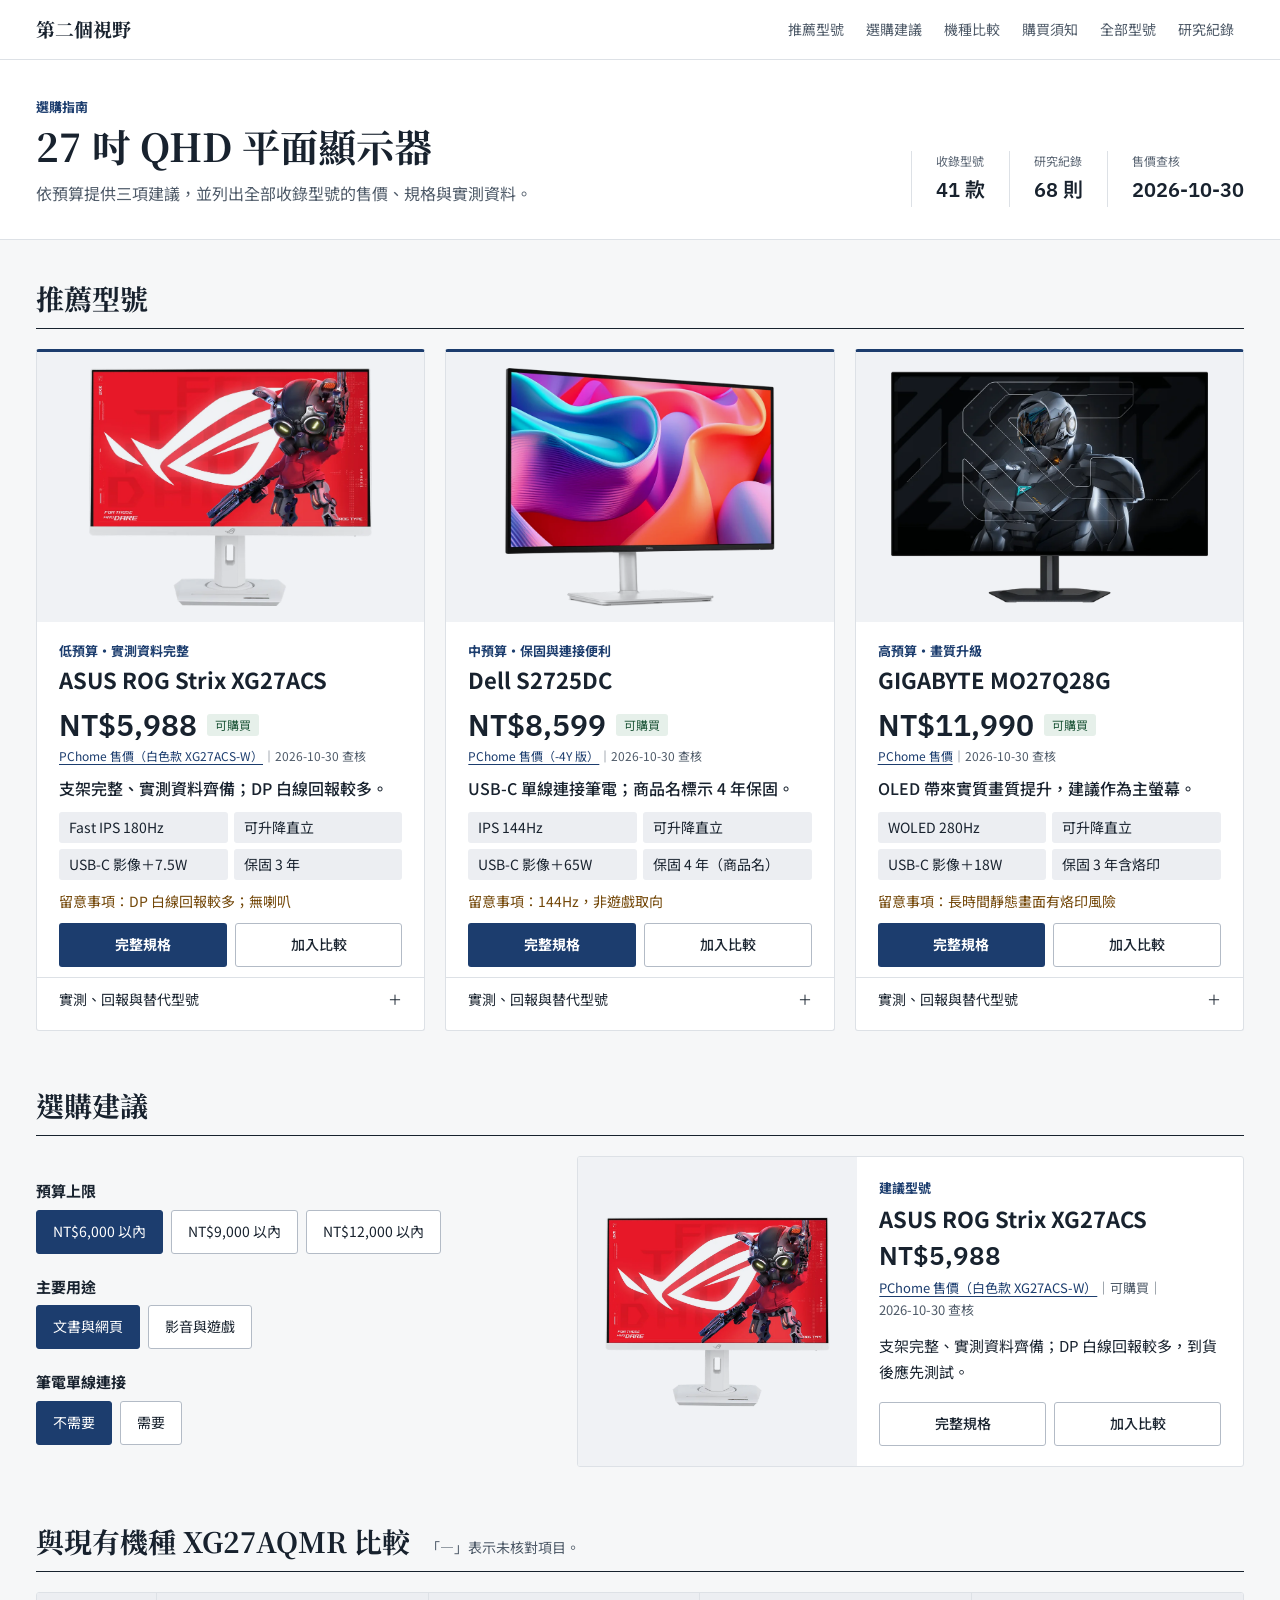
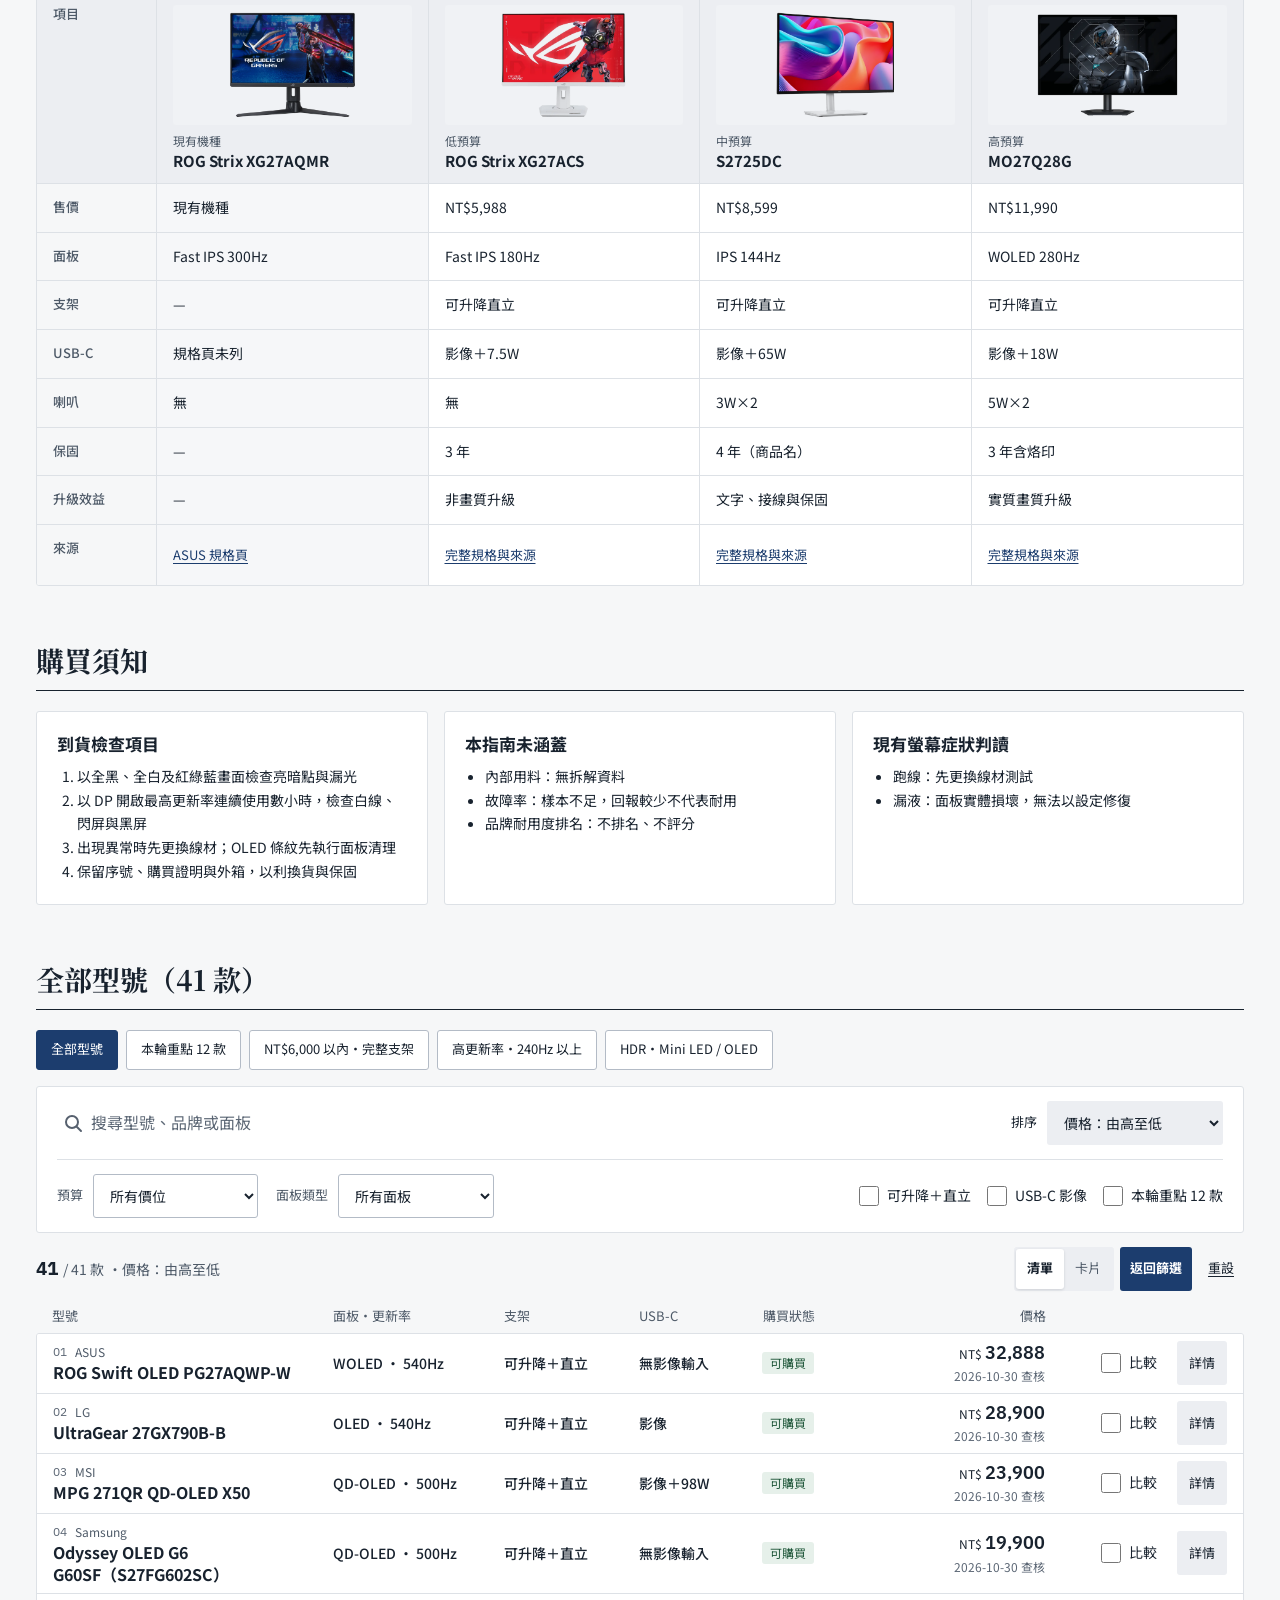
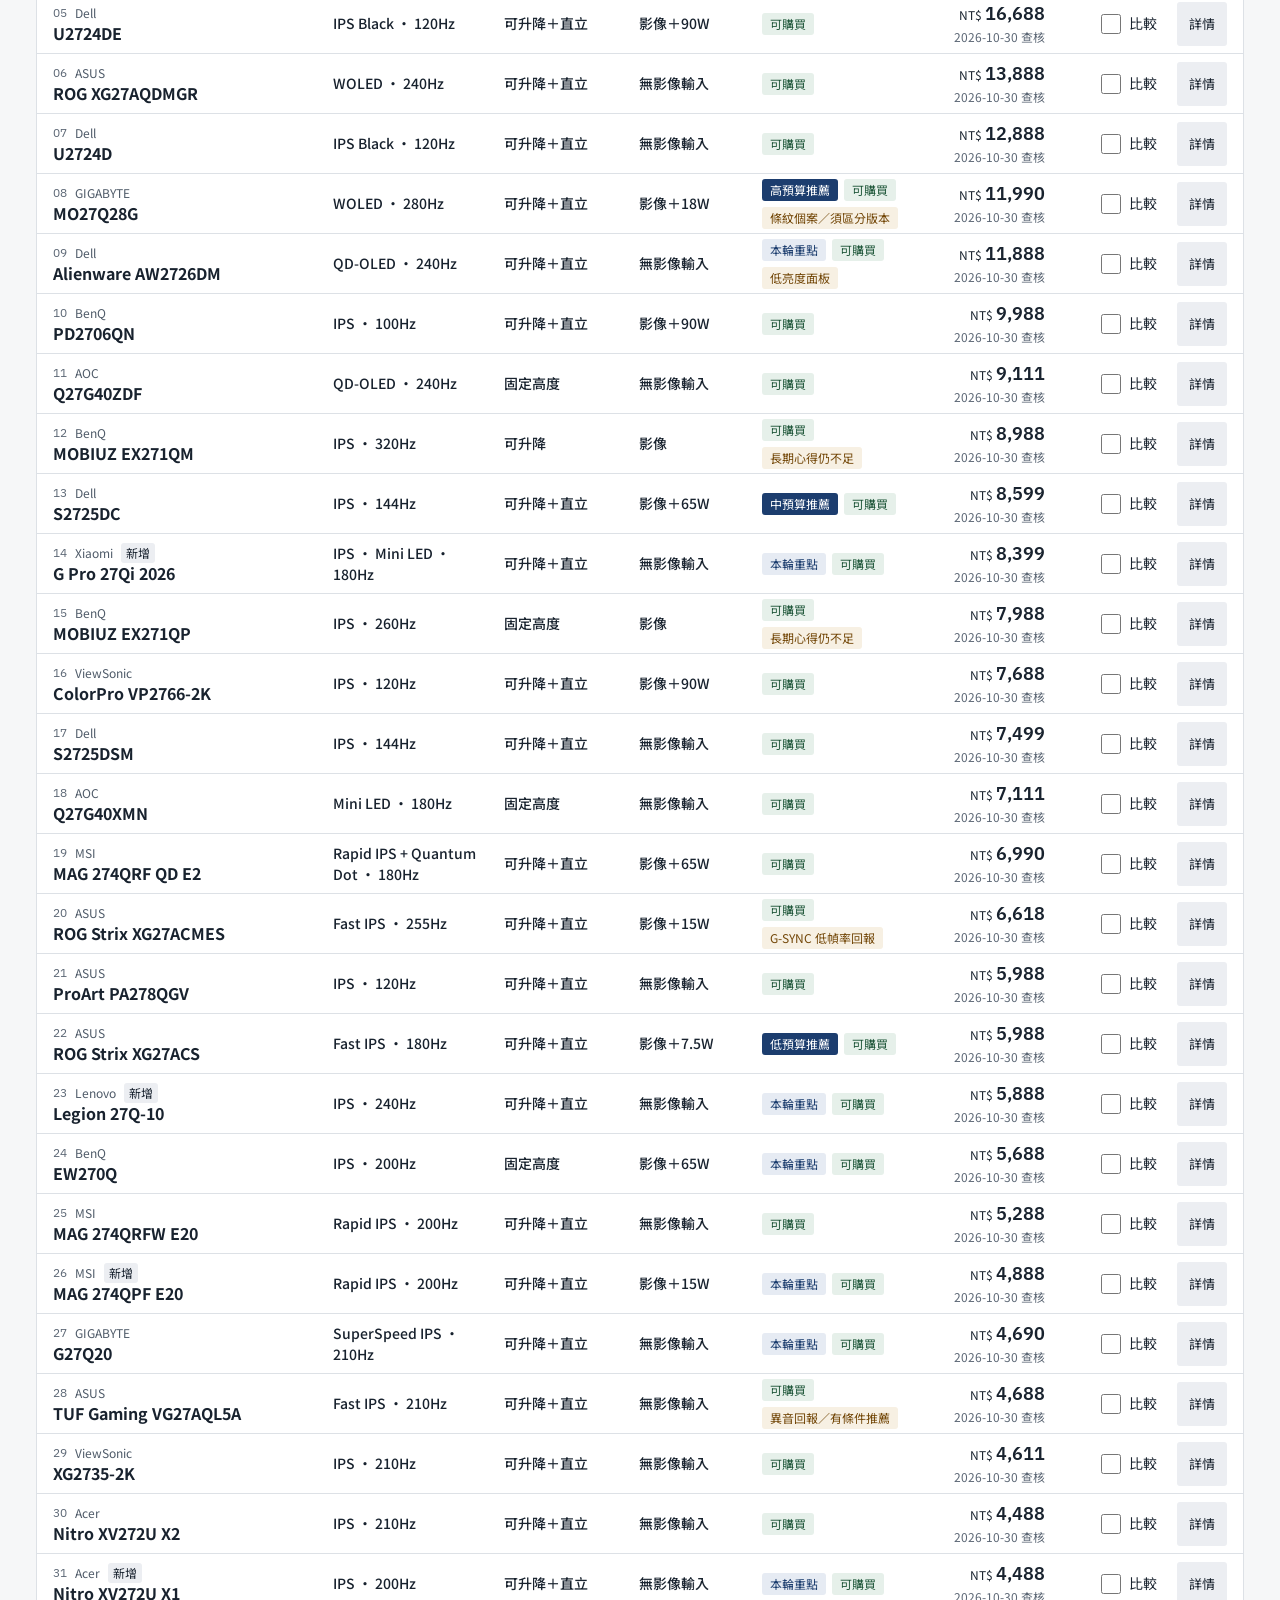
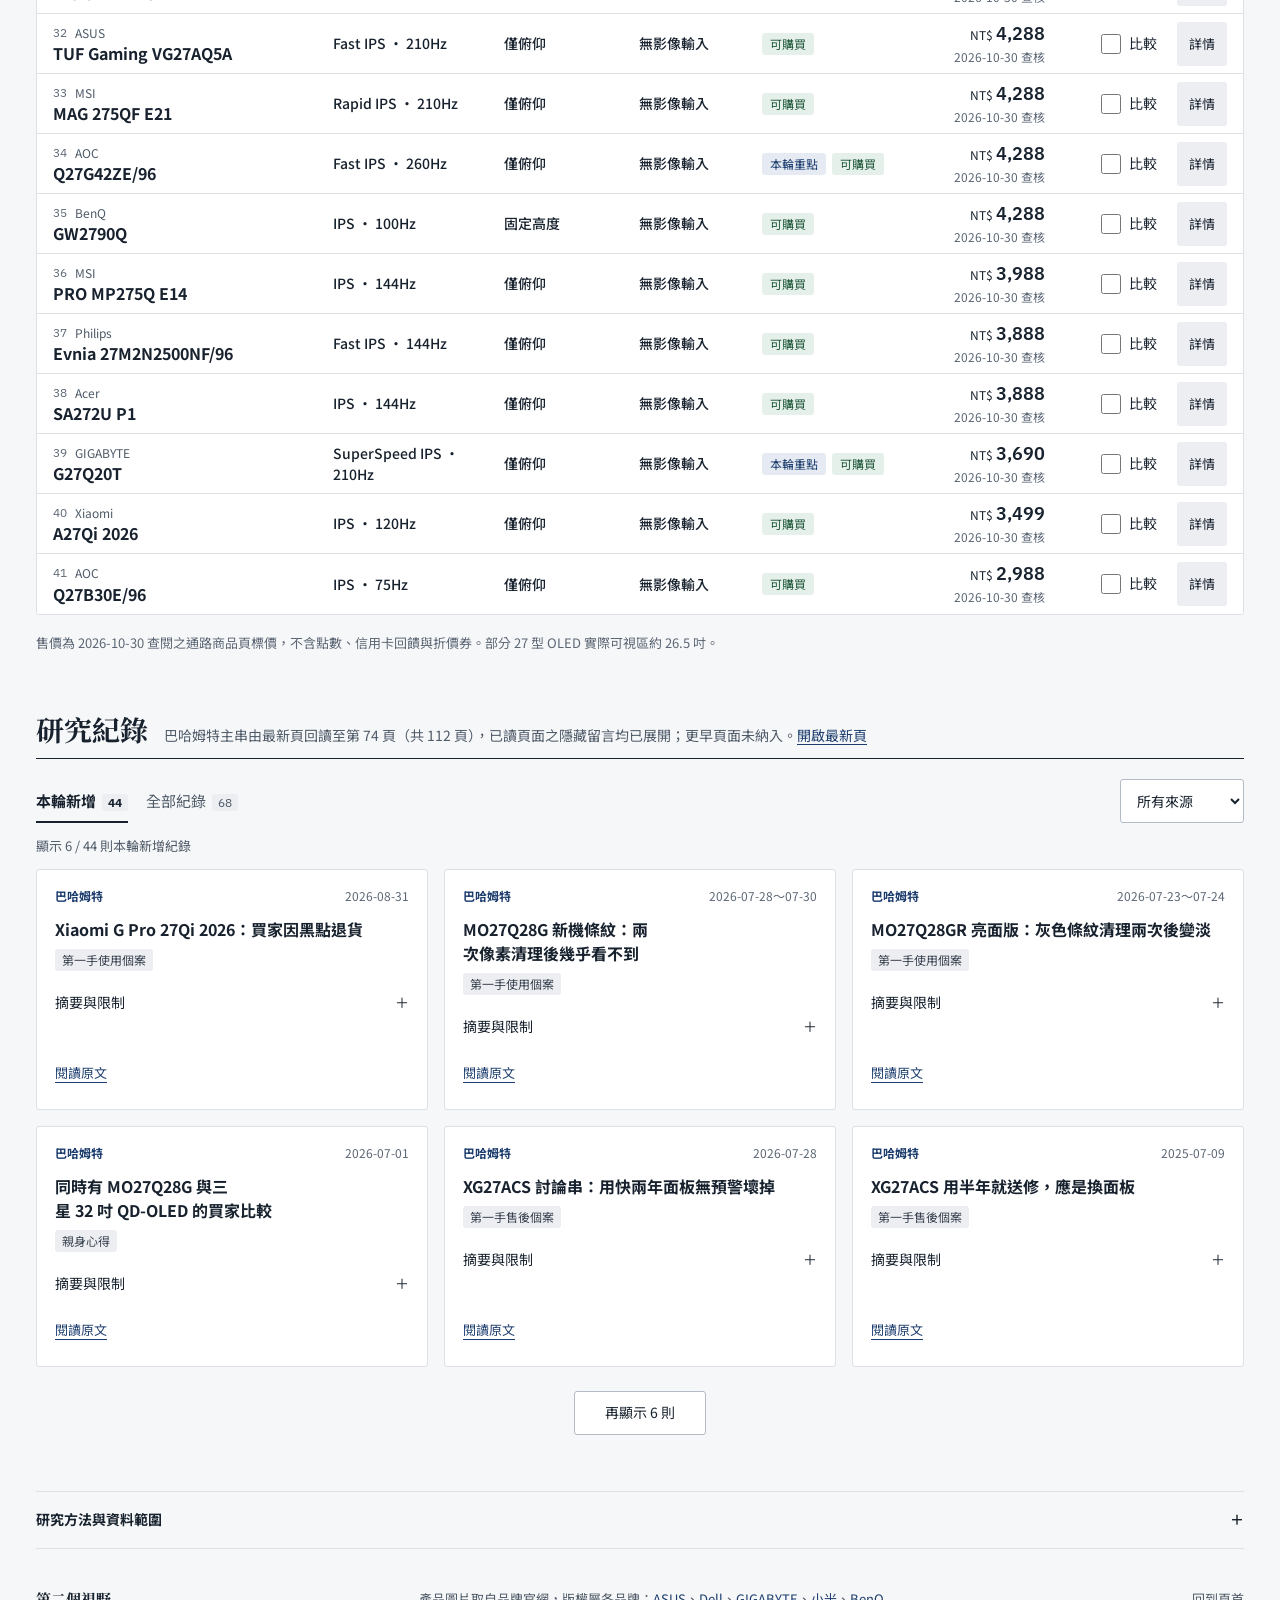
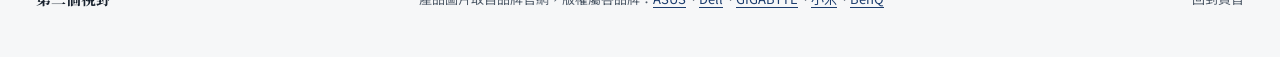
==== commit ea323ccf: "Formal redesign and re-checked prices for all 41 models Re-check price and purchase status on 2026-1" ====
--- a/index.html
+++ b/index.html
@@ -3,66 +3,75 @@
 <head>
 <meta charset="utf-8">
 <meta name="viewport" content="width=device-width,initial-scale=1">
-<meta name="theme-color" content="#0e1116">
+<meta name="theme-color" content="#ffffff">
 <meta name="color-scheme" content="light">
-<meta name="description" content="27 吋 2K 平面副螢幕怎麼選：低、中、高預算各推薦一台，附獨立實測、買家回報、保固與查不到的地方；另可比較全部 41 款。">
-<title>第二個視野｜27 吋 2K 副螢幕怎麼選</title>
+<meta name="description" content="27 吋 QHD 平面顯示器選購指南：依低、中、高預算提供建議型號，並收錄 41 款之售價、規格、保固、獨立實測與使用者回報。">
+<title>第二個視野｜27 吋 QHD 平面顯示器選購指南</title>
 <link rel="preconnect" href="https://fonts.googleapis.com">
 <link rel="preconnect" href="https://fonts.gstatic.com" crossorigin>
-<link rel="stylesheet" href="https://fonts.googleapis.com/css2?family=IBM+Plex+Mono:wght@500;600&family=Noto+Sans+TC:wght@400;500;700;900&display=swap">
-<link rel="stylesheet" href="styles.css?v=7f">
+<link rel="stylesheet" href="https://fonts.googleapis.com/css2?family=IBM+Plex+Sans:wght@500;600&family=Noto+Sans+TC:wght@400;500;700&family=Noto+Serif+TC:wght@600;700&display=swap">
+<link rel="stylesheet" href="styles.css?v=7g">
 </head>
 <body>
-<a class="skip" href="#picks">跳到三台推薦</a>
+<a class="skip" href="#picks">跳至推薦型號</a>
 
 <header class="top">
   <a class="brand" href="#top">第二個視野</a>
   <nav aria-label="主要導覽">
-    <a href="#picks">三台推薦</a>
-    <a href="#decide">幫我選</a>
-    <a href="#versus">並排比較</a>
-    <a href="#check">買前須知</a>
-    <a href="#catalog">全部 <span data-bind="products">40</span> 款</a>
-    <a href="#evidence">爬文筆記</a>
+    <a href="#picks">推薦型號</a>
+    <a href="#decide">選購建議</a>
+    <a href="#versus">機種比較</a>
+    <a href="#check">購買須知</a>
+    <a href="#catalog">全部型號</a>
+    <a href="#evidence">研究紀錄</a>
   </nav>
 </header>
 
 <main>
 <section class="hero" id="top">
   <div class="wrap hero-row">
-    <h1>27 吋 2K 副螢幕，先看這三台</h1>
-    <p class="hero-date">價格查核 <span data-bind="reviewDate">2026-10-30</span>・公開標價快照</p>
-  </div>
-</section>
-
-<section id="picks" class="picks wrap" aria-label="三台推薦">
+    <div>
+      <p class="hero-eyebrow">選購指南</p>
+      <h1>27 吋 QHD 平面顯示器</h1>
+      <p class="hero-lead">依預算提供三項建議，並列出全部收錄型號的售價、規格與實測資料。</p>
+    </div>
+    <dl class="hero-stats">
+      <div><dt>收錄型號</dt><dd><span data-bind="products">40</span> 款</dd></div>
+      <div><dt>研究紀錄</dt><dd><span data-bind="notes">68</span> 則</dd></div>
+      <div><dt>售價查核</dt><dd data-bind="reviewDate">2026-10-30</dd></div>
+    </dl>
+  </div>
+</section>
+
+<section id="picks" class="section picks wrap">
+  <h2>推薦型號</h2>
   <div class="tiers" id="tiers"></div>
 </section>
 
 <section id="decide" class="section wrap">
-  <h2>三題幫你選</h2>
+  <h2>選購建議</h2>
   <div class="decide">
     <form class="decide-questions" id="decide-form">
       <fieldset>
         <legend>預算上限</legend>
         <div class="choices">
-          <label><input type="radio" name="budget" value="low" checked><span>6 千內</span></label>
-          <label><input type="radio" name="budget" value="mid"><span>9 千內</span></label>
-          <label><input type="radio" name="budget" value="high"><span>1.2 萬內</span></label>
+          <label><input type="radio" name="budget" value="low" checked><span>NT$6,000 以內</span></label>
+          <label><input type="radio" name="budget" value="mid"><span>NT$9,000 以內</span></label>
+          <label><input type="radio" name="budget" value="high"><span>NT$12,000 以內</span></label>
         </div>
       </fieldset>
       <fieldset>
-        <legend>主要顯示</legend>
+        <legend>主要用途</legend>
         <div class="choices">
-          <label><input type="radio" name="use" value="static" checked><span>聊天、網頁、文件</span></label>
-          <label><input type="radio" name="use" value="media"><span>影片、遊戲</span></label>
+          <label><input type="radio" name="use" value="static" checked><span>文書與網頁</span></label>
+          <label><input type="radio" name="use" value="media"><span>影音與遊戲</span></label>
         </div>
       </fieldset>
       <fieldset>
-        <legend>筆電一條線</legend>
+        <legend>筆電單線連接</legend>
         <div class="choices">
-          <label><input type="radio" name="laptop" value="no" checked><span>不用</span></label>
-          <label><input type="radio" name="laptop" value="yes"><span>要</span></label>
+          <label><input type="radio" name="laptop" value="no" checked><span>不需要</span></label>
+          <label><input type="radio" name="laptop" value="yes"><span>需要</span></label>
         </div>
       </fieldset>
     </form>
@@ -72,7 +81,7 @@
 
 <section id="versus" class="section wrap">
   <div class="section-head">
-    <h2>和 XG27AQMR 比</h2>
+    <h2>與現有機種 XG27AQMR 比較</h2>
     <p id="versus-hint"></p>
   </div>
   <div class="table-frame" id="versus-frame">
@@ -83,30 +92,30 @@
 </section>
 
 <section id="check" class="section wrap">
-  <h2>買前須知</h2>
+  <h2>購買須知</h2>
   <div class="check-grid">
     <article>
-      <h3>到貨當天檢查</h3>
+      <h3>到貨檢查項目</h3>
       <ol>
-        <li>全黑、全白、紅綠藍各看一次：亮暗點、漏光</li>
-        <li>DP 開最高更新率連續用幾小時：白線、閃屏、黑屏</li>
-        <li>有異常先換線再判斷；OLED 有條紋先跑面板清理</li>
-        <li>留序號、購買證明、外箱；換貨依通路與原廠條款</li>
+        <li>以全黑、全白及紅綠藍畫面檢查亮暗點與漏光</li>
+        <li>以 DP 開啟最高更新率連續使用數小時，檢查白線、閃屏與黑屏</li>
+        <li>出現異常時先更換線材；OLED 條紋先執行面板清理</li>
+        <li>保留序號、購買證明與外箱，以利換貨與保固</li>
       </ol>
     </article>
     <article>
-      <h3>這裡查不到</h3>
+      <h3>本指南未涵蓋</h3>
       <ul>
-        <li>內部用料：沒有拆解資料</li>
-        <li>故障率：樣本不足，回報少不等於耐用</li>
-        <li>最耐用品牌：不排名、不打分</li>
+        <li>內部用料：無拆解資料</li>
+        <li>故障率：樣本不足，回報較少不代表耐用</li>
+        <li>品牌耐用度排名：不排名、不評分</li>
       </ul>
     </article>
     <article>
-      <h3>舊螢幕的症狀</h3>
+      <h3>現有螢幕症狀判讀</h3>
       <ul>
-        <li>跑線：先換一條線測試</li>
-        <li>漏液：面板實體損壞，調設定修不好</li>
+        <li>跑線：先更換線材測試</li>
+        <li>漏液：面板實體損壞，無法以設定修復</li>
       </ul>
     </article>
   </div>
@@ -114,14 +123,14 @@
 
 <section id="catalog" class="section wrap">
   <div class="section-head">
-    <h2>全部 <span data-bind="products">40</span> 款</h2>
+    <h2>全部型號（<span data-bind="products">40</span> 款）</h2>
   </div>
 
   <div class="scenario-row" role="group" aria-label="用途快捷篩選">
-    <button type="button" class="scenario" data-scenario="all" aria-pressed="true">全部候選</button>
-    <button type="button" class="scenario" data-scenario="shortlist" aria-pressed="false">本輪 <span data-bind="shortlist">11</span> 款重點</button>
-    <button type="button" class="scenario" data-scenario="value" aria-pressed="false">6 千內・完整支架</button>
-    <button type="button" class="scenario" data-scenario="fps" aria-pressed="false">高幀率・240Hz 起</button>
+    <button type="button" class="scenario" data-scenario="all" aria-pressed="true">全部型號</button>
+    <button type="button" class="scenario" data-scenario="shortlist" aria-pressed="false">本輪重點 <span data-bind="shortlist">11</span> 款</button>
+    <button type="button" class="scenario" data-scenario="value" aria-pressed="false">NT$6,000 以內・完整支架</button>
+    <button type="button" class="scenario" data-scenario="fps" aria-pressed="false">高更新率・240Hz 以上</button>
     <button type="button" class="scenario" data-scenario="hdr" aria-pressed="false">HDR・Mini LED / OLED</button>
   </div>
 
@@ -129,14 +138,14 @@
     <div class="filter-main">
       <div class="search-wrap">
         <label class="sr-only" for="search">搜尋型號或品牌</label>
-        <input id="search" type="search" placeholder="搜尋型號、品牌或面板…" autocomplete="off" enterkeyhint="search">
+        <input id="search" type="search" placeholder="搜尋型號、品牌或面板" autocomplete="off" enterkeyhint="search">
       </div>
       <div class="sort-wrap">
         <label for="sort">排序</label>
         <select id="sort">
-          <option value="desc">價格：高 → 低</option>
-          <option value="asc">價格：低 → 高</option>
-          <option value="hz">更新率：高 → 低</option>
+          <option value="desc">價格：由高至低</option>
+          <option value="asc">價格：由低至高</option>
+          <option value="hz">更新率：由高至低</option>
         </select>
       </div>
       <button type="button" id="filter-toggle" class="filter-toggle" aria-expanded="false" aria-controls="filter-options">篩選條件 <span aria-hidden="true">＋</span></button>
@@ -164,7 +173,7 @@
       <div class="checks">
         <label><input id="stand" type="checkbox">可升降＋直立</label>
         <label><input id="usbc" type="checkbox">USB-C 影像</label>
-        <label><input id="only-picked" type="checkbox">本輪 <span data-bind="shortlist">11</span> 款</label>
+        <label><input id="only-picked" type="checkbox"><span>本輪重點 <span data-bind="shortlist">11</span> 款</span></label>
       </div>
     </div>
   </div>
@@ -176,29 +185,29 @@
         <button type="button" data-view="compact" aria-pressed="true">清單</button>
         <button type="button" data-view="full" aria-pressed="false">卡片</button>
       </div>
-      <button type="button" class="bar-button" id="back-to-filters" hidden>↑ 篩選</button>
+      <button type="button" class="bar-button" id="back-to-filters" hidden>返回篩選</button>
       <button type="button" class="bar-button" id="reset">重設</button>
     </div>
   </div>
   <div id="active-filters" class="active-filters"></div>
-  <div class="list-head" id="list-head" aria-hidden="true"><span>型號</span><span>面板・更新率</span><span>支架</span><span>USB-C</span><span>狀態</span><span>價格</span><span></span></div>
+  <div class="list-head" id="list-head" aria-hidden="true"><span>型號</span><span>面板・更新率</span><span>支架</span><span>USB-C</span><span>購買狀態</span><span>價格</span><span></span></div>
   <div class="product-list compact" id="product-list"></div>
   <noscript><p class="empty">此頁的篩選與型號清單需要 JavaScript；完整資料可下載 <a href="research-data.json">research-data.json</a>。</p></noscript>
-  <p class="scope-note">價格是各款查核日的公開標價，不含點數、信用卡與未核實折價券。27 型 OLED 部分可視區約 26.5 吋。</p>
+  <p class="scope-note">售價為 <span data-bind="reviewDate">2026-10-30</span> 查閱之通路商品頁標價，不含點數、信用卡回饋與折價券。部分 27 型 OLED 實際可視區約 26.5 吋。</p>
 </section>
 
 <section id="evidence" class="section wrap">
   <div class="section-head">
-    <h2>爬文筆記</h2>
-    <p>巴哈主串從最新頁往回讀到第 <span data-bind="pageOldest">74</span> 頁（共 <span data-bind="pagesRead">112</span> 頁），這些頁的隱藏留言都展開了；更舊的頁面沒讀。<ahref="https://forum.gamer.com.tw/C.php?bsn=60030&amp;snA=647804&amp;page=185" target="_blank" rel="noopener">開啟最新頁 ↗</a></p>
+    <h2>研究紀錄</h2>
+    <p>巴哈姆特主串由最新頁回讀至第 <span data-bind="pageOldest">74</span> 頁（共 <span data-bind="pagesRead">112</span> 頁），已讀頁面之隱藏留言均已展開；更早頁面未納入。<a href="https://forum.gamer.com.tw/C.php?bsn=60030&amp;snA=647804&amp;page=185" target="_blank" rel="noopener">開啟最新頁</a></p>
   </div>
   <div class="evidence-tools">
-    <div class="note-tabs" role="group" aria-label="筆記範圍">
+    <div class="note-tabs" role="group" aria-label="紀錄範圍">
       <button type="button" data-notes="new" class="active" aria-pressed="true">本輪新增 <span data-bind="newNotes">13</span></button>
-      <button type="button" data-notes="all" aria-pressed="false">全部筆記 <span data-bind="notes">68</span></button>
+      <button type="button" data-notes="all" aria-pressed="false">全部紀錄 <span data-bind="notes">68</span></button>
     </div>
     <div>
-      <label class="sr-only" for="note-platform">筆記來源</label>
+      <label class="sr-only" for="note-platform">紀錄來源</label>
       <select id="note-platform">
         <option value="all">所有來源</option>
         <option value="巴哈">巴哈姆特</option>
@@ -211,18 +220,18 @@
   </div>
   <p id="note-results" class="note-results" tabindex="-1" aria-live="polite"></p>
   <div id="forum-list" class="forum-grid"></div>
-  <button type="button" class="load-more" id="more-notes">顯示更多筆記 ↓</button>
+  <button type="button" class="load-more" id="more-notes">顯示更多</button>
 </section>
 
 <section class="method wrap">
   <details>
-    <summary>研究方法與資料限制 <span aria-hidden="true">＋</span></summary>
+    <summary>研究方法與資料範圍 <span aria-hidden="true">＋</span></summary>
     <div>
-      <p>現有 <span data-bind="products">40</span> 款候選、<span data-bind="notes">68</span> 則筆記、<span data-bind="shortlist">11</span> 款重點。<span data-bind="reviewScope"></span>請以各款的價格查核日期為準。討論日期依來源，以台灣時間記錄；部分較早來源來自搜尋快取或只展開部分留言。</p>
-      <p>巴哈主串回讀第 <span data-bind="pageNewest">185</span>–<span data-bind="pageOldest">74</span> 頁（<span data-bind="commentsFrom">2025-07</span> 起）：<span data-bind="posts">2043</span> 篇未刪回文、<span data-bind="visibleComments">6167</span> 則頁面可見留言，另展開 <span data-bind="expandedComments">4121</span> 則隱藏留言；另補讀 <span data-bind="otherPages">23</span> 個相關討論頁。留言以關鍵字篩選後人工閱讀，不是逐則讀完；第 73 頁以前未讀，已刪文看不到。重複推薦不當作不同買家共識。</p>
-      <p>查得到的是支架、接口、電源形式、保固條款、自行購機的實測，以及論壇上的具體個案。範圍為 27 型級距、2560×1440、平面、台灣通路新品；不同尾碼、年份與面板版本分開，不混入曲面、4K、二手。無購機實測、拆解或返利連結，也沒有綜合評分。</p>
-      <p>查核時可下單不代表此刻仍有貨；保固與成交價依原廠、通路最新條款。個案不代表整體故障率；轉述、同人跨串回覆、活動討論不當成獨立長期心得。</p>
-      <a href="research-data.json" download>下載完整研究資料 JSON ↓</a>
+      <p>本指南收錄 <span data-bind="products">40</span> 款型號、<span data-bind="notes">68</span> 則研究紀錄、<span data-bind="shortlist">11</span> 款本輪重點。<span data-bind="reviewScope"></span>討論日期依來源，以台灣時間記錄；部分較早來源來自搜尋快取或僅展開部分留言。</p>
+      <p>巴哈姆特主串回讀第 <span data-bind="pageNewest">185</span>–<span data-bind="pageOldest">74</span> 頁（<span data-bind="commentsFrom">2025-07</span> 起）：<span data-bind="posts">2043</span> 篇未刪回文、<span data-bind="visibleComments">6167</span> 則頁面可見留言，另展開 <span data-bind="expandedComments">4121</span> 則隱藏留言；另補讀 <span data-bind="otherPages">23</span> 個相關討論頁。留言以關鍵字篩選後人工閱讀，並非逐則讀完；第 73 頁以前未讀，已刪文無法讀取。重複推薦不視為不同買家的共識。</p>
+      <p>資料範圍為支架、接口、電源形式、保固條款、第三方購機實測與論壇具體個案。收錄條件為 27 型級距、2560×1440、平面、台灣通路新品；不同尾碼、年份與面板版本分開記錄，不含曲面、4K 與二手品。本指南未進行購機實測或拆解，不含返利連結，也不提供綜合評分。</p>
+      <p>購買狀態以查核日商品頁的購買按鈕判定。個案不代表整體故障率；轉述、同一使用者跨串回覆與活動討論不視為獨立長期心得。</p>
+      <a href="research-data.json" download>下載完整研究資料（JSON）</a>
     </div>
   </details>
 </section>
@@ -231,7 +240,7 @@
 <footer class="wrap">
   <a class="brand" href="#top">第二個視野</a>
   <span id="image-credit" class="image-credit"></span>
-  <a href="#top">回到推薦 ↑</a>
+  <a href="#top">回到頁首</a>
 </footer>
 
 <aside class="compare-bar" id="compare-bar" aria-label="已選擇比較的螢幕" hidden>
@@ -240,26 +249,26 @@
     <button type="button" id="clear-compare" class="text-button">清空</button>
   </div>
   <div id="compare-items" class="compare-items"></div>
-  <button type="button" id="show-compare" class="primary">開始比較 <span aria-hidden="true">↗</span></button>
+  <button type="button" id="show-compare" class="primary">開始比較</button>
 </aside>
 
 <div id="notice" class="notice" role="status" aria-live="polite"></div>
 
 <dialog id="compare-dialog" aria-labelledby="compare-title">
   <div class="dialog-head">
-    <h2 id="compare-title">差在哪裡，一起看</h2>
+    <h2 id="compare-title">規格比較</h2>
     <button type="button" id="close-compare" class="close" aria-label="關閉比較">×</button>
   </div>
   <div class="compare-help">
-    <p id="compare-status">依公開規格比較；價格、庫存不是即時資料。</p>
-    <label><input type="checkbox" id="differences">只看不同項目</label>
-  </div>
-  <p id="scroll-hint" class="scroll-hint" hidden>← 左右滑動看其他型號 →</p>
+    <p id="compare-status">依原廠與通路公開資料比較。</p>
+    <label><input type="checkbox" id="differences">只看差異</label>
+  </div>
+  <p id="scroll-hint" class="scroll-hint" hidden>左右捲動以檢視其他型號</p>
   <div id="compare-content" class="compare-content"></div>
-  <p class="dialog-foot">查核來源與個別限制列在表格末端。</p>
+  <p class="dialog-foot">查核來源列於表格末端。</p>
 </dialog>
 
-<script src="data.js?v=7f"></script>
-<script src="app.js?v=7f"></script>
+<script src="data.js?v=7g"></script>
+<script src="app.js?v=7g"></script>
 </body>
 </html>
--- a/styles.css
+++ b/styles.css
@@ -1,28 +1,33 @@
 /* ---------- Tokens ---------- */
 :root {
-  --ink: #12161c;
-  --muted: #56606e;
-  --faint: #5d6673;
-  --paper: #f2f4f7;
+  --ink: #18222e;
+  --muted: #4e5a68;
+  --faint: #5c6775;
+  --paper: #f6f7f8;
   --card: #fff;
-  --soft: #e8ecf2;
-  --line: #d9dee6;
-  --line-strong: #aeb6c2;
-  --accent: #1f4fd8;
-  --accent-soft: #e6ecfc;
-  --accent-ink: #173c9f;
-  --warn-bg: #fff1e6;
-  --warn-ink: #7a3306;
-  --out-bg: #fbe9e6;
-  --out-ink: #8a2c1b;
-  --dark: #0e1116;
-  --dark-panel: #1b2027;
-  --dark-line: #2c333d;
-  --on-dark: #f2f4f7;
-  --on-dark-muted: #c9d1dc;
-  --on-dark-accent: #a9c0ff;
-  --radius: 8px;
-  --mono: 'IBM Plex Mono', ui-monospace, Consolas, monospace;
+  --soft: #eceef2;
+  --line: #dde1e6;
+  --line-strong: #b3bbc6;
+  --accent: #1c3d6e;
+  --accent-hover: #142d52;
+  --accent-soft: #e6ebf3;
+  --accent-ink: #1c3d6e;
+  --warn-bg: #f7f0e3;
+  --warn-ink: #734708;
+  --ok-bg: #e6f0ea;
+  --ok-ink: #1e5639;
+  --out-bg: #f7e8e5;
+  --out-ink: #84301f;
+  --dark: #15253c;
+  --dark-line: #2e4160;
+  --on-dark: #f3f5f8;
+  --on-dark-muted: #c6cfdb;
+  --on-dark-accent: #b5c8e8;
+  --highlight: #a8bcdc;
+  --radius: 3px;
+  --sans: 'Noto Sans TC', 'PingFang TC', 'Microsoft JhengHei', system-ui, sans-serif;
+  --serif: 'Noto Serif TC', 'Source Han Serif TC', 'PMingLiU', serif;
+  --figure: 'IBM Plex Sans', 'Noto Sans TC', system-ui, sans-serif;
 
   --fs-micro: 12px;
   --fs-small: 13px;
@@ -50,7 +55,7 @@
   padding-bottom: var(--bar-h);
   background: var(--paper);
   color: var(--ink);
-  font-family: 'Noto Sans TC', 'PingFang TC', 'Microsoft JhengHei', system-ui, sans-serif;
+  font-family: var(--sans);
   font-size: var(--fs-body);
   line-height: 1.7;
   -webkit-font-smoothing: antialiased;
@@ -63,7 +68,7 @@
 button:disabled { opacity: .45; cursor: default; }
 :focus-visible { outline: 3px solid var(--accent); outline-offset: 3px; }
 :focus:not(:focus-visible) { outline: none; }
-.top :focus-visible, .hero :focus-visible, .decide-result :focus-visible, .compare-bar :focus-visible { outline-color: var(--on-dark-accent); }
+.compare-bar :focus-visible { outline-color: var(--on-dark-accent); }
 input[type=checkbox] { accent-color: var(--accent); width: 20px; height: 20px; margin: 0; flex-shrink: 0; }
 select {
   min-width: 0;
@@ -71,12 +76,12 @@
   min-height: var(--tap);
   padding: 8px 30px 8px 12px;
   border: 1px solid var(--line-strong);
-  border-radius: 6px;
+  border-radius: var(--radius);
   background: #fff;
   font-size: var(--fs-note);
 }
 h1, h2, h3, h4, p { margin: 0; }
-h2 { font-size: clamp(24px, 3vw, 30px); font-weight: 900; line-height: 1.35; }
+h2 { font-family: var(--serif); font-size: clamp(22px, 2.4vw, 28px); font-weight: 700; line-height: 1.35; }
 h3 { line-height: 1.45; }
 h2, h3 { text-wrap: balance; }
 [hidden] { display: none !important; }
@@ -87,19 +92,18 @@
 }
 .skip { position: fixed; top: -80px; left: 20px; z-index: 100; padding: 12px; background: var(--accent); color: #fff; }
 .skip:focus { top: 12px; }
-.num { font-family: var(--mono); font-weight: 600; }
+.num { font-family: var(--figure); font-weight: 600; font-variant-numeric: tabular-nums; }
 .primary {
-  display: inline-flex; align-items: center; justify-content: space-between; gap: 24px;
-  min-height: var(--tap); padding: 10px 20px; border-radius: 6px;
-  background: var(--ink); color: #fff; font-size: var(--fs-note); font-weight: 700;
+  display: inline-flex; align-items: center; justify-content: center;
+  min-height: var(--tap); padding: 10px 20px; border-radius: var(--radius);
+  background: var(--accent); color: #fff; font-size: var(--fs-note); font-weight: 700;
   transition: background .2s;
 }
-.primary:hover { background: #2a323d; }
-.primary span { font-size: 18px; }
-.primary-small { min-height: var(--tap); padding: 8px 18px; border-radius: 6px; background: var(--ink); color: #fff; font-size: var(--fs-note); font-weight: 700; }
-.ghost { display: inline-flex; align-items: center; justify-content: center; min-height: var(--tap); padding: 8px 14px; border: 1px solid var(--line-strong); border-radius: 6px; background: #fff; font-size: var(--fs-note); font-weight: 500; }
-.ghost:hover { border-color: var(--ink); }
-.ghost[aria-pressed=true] { background: var(--ink); border-color: var(--ink); color: #fff; }
+.primary:hover { background: var(--accent-hover); }
+.primary-small { min-height: var(--tap); padding: 8px 18px; border-radius: var(--radius); background: var(--accent); color: #fff; font-size: var(--fs-note); font-weight: 700; }
+.ghost { display: inline-flex; align-items: center; justify-content: center; min-height: var(--tap); padding: 8px 14px; border: 1px solid var(--line-strong); border-radius: var(--radius); background: #fff; font-size: var(--fs-note); font-weight: 500; }
+.ghost:hover { border-color: var(--accent); }
+.ghost[aria-pressed=true] { background: var(--accent-soft); border-color: var(--accent); color: var(--accent-ink); }
 .text-button { min-height: 36px; padding: 4px 8px; font-size: var(--fs-small); color: var(--muted); text-decoration: underline; text-underline-offset: 4px; }
 
 /* ---------- Header ---------- */
@@ -108,36 +112,41 @@
   display: flex; align-items: center; justify-content: space-between; gap: 24px;
   height: var(--header-h);
   padding: 0 max(36px, calc((100vw - 1328px) / 2));
-  background: var(--dark);
-  color: var(--on-dark);
-  border-bottom: 1px solid var(--dark-line);
-}
-.brand { display: flex; align-items: center; min-height: var(--tap); font-size: 18px; font-weight: 900; white-space: nowrap; line-height: 1.3; }
+  background: var(--card);
+  border-bottom: 1px solid var(--line);
+}
+.brand { display: flex; align-items: center; min-height: var(--tap); font-family: var(--serif); font-size: 19px; font-weight: 700; white-space: nowrap; line-height: 1.3; }
 .top nav { display: flex; gap: 2px; font-size: var(--fs-note); }
-.top nav a { display: inline-flex; align-items: center; min-height: var(--tap); padding: 0 10px; border-radius: 6px; color: var(--on-dark-muted); white-space: nowrap; }
-.top nav a:hover { background: var(--dark-panel); color: var(--on-dark); }
+.top nav a { display: inline-flex; align-items: center; min-height: var(--tap); padding: 0 10px; border-radius: var(--radius); color: var(--muted); white-space: nowrap; }
+.top nav a:hover { background: var(--soft); color: var(--ink); }
 
 /* ---------- Hero ---------- */
-.hero { padding: 26px 0 92px; background: var(--dark); color: var(--on-dark); }
-.hero-row { display: flex; flex-wrap: wrap; align-items: baseline; justify-content: space-between; gap: 4px 24px; }
-h1 { font-size: clamp(26px, 2.6vw, 38px); line-height: 1.3; font-weight: 900; }
-.hero-date { font-size: var(--fs-small); color: var(--on-dark-muted); }
+.hero { padding: 36px 0 32px; background: var(--card); border-bottom: 1px solid var(--line); }
+.hero-row { display: flex; flex-wrap: wrap; align-items: flex-end; justify-content: space-between; gap: 20px 48px; }
+.hero-eyebrow { margin-bottom: 4px; font-size: var(--fs-small); font-weight: 700; color: var(--accent); }
+h1 { font-family: var(--serif); font-size: clamp(28px, 3vw, 42px); line-height: 1.25; font-weight: 700; }
+.hero-lead { margin-top: 10px; font-size: var(--fs-lead); color: var(--muted); }
+.hero-stats { display: flex; margin: 0; }
+.hero-stats > div { padding: 0 24px; border-left: 1px solid var(--line); }
+.hero-stats > div:last-child { padding-right: 0; }
+.hero-stats dt { font-size: var(--fs-micro); color: var(--faint); }
+.hero-stats dd { margin: 2px 0 0; font-family: var(--figure); font-size: 20px; font-weight: 600; font-variant-numeric: tabular-nums; white-space: nowrap; }
 
 /* ---------- 官方產品圖：底色一致，白色機身與去背圖才看得清楚 ---------- */
-.shot { background: #eaedf2; }
+.shot { background: #f0f2f5; }
 .shot img { display: block; width: 100%; height: 100%; object-fit: contain; mix-blend-mode: multiply; }
 
 /* ---------- Sections ---------- */
 .section { padding-top: 56px; scroll-margin-top: var(--header-h); }
-.section > h2 { margin-bottom: 16px; }
-.section-head { display: flex; flex-wrap: wrap; align-items: baseline; gap: 2px 16px; margin-bottom: 16px; }
+.section > h2 { margin-bottom: 20px; padding-bottom: 10px; border-bottom: 1px solid var(--ink); }
+.section-head { display: flex; flex-wrap: wrap; align-items: baseline; gap: 2px 16px; margin-bottom: 20px; padding-bottom: 10px; border-bottom: 1px solid var(--ink); }
 .section-head > p { font-size: var(--fs-note); color: var(--muted); }
 .section-head a { display: inline-block; margin-block: -10px; padding-block: 10px; color: var(--accent); text-decoration: underline; text-underline-offset: 3px; white-space: nowrap; }
 
 /* ---------- 推薦卡 ---------- */
-.picks { margin-top: -72px; scroll-margin-top: calc(var(--header-h) + 92px); }
+.picks { padding-top: 40px; }
 .tiers { display: grid; grid-template-columns: repeat(3, minmax(0, 1fr)); gap: 20px; align-items: start; }
-.tier { min-width: 0; overflow: hidden; border: 1px solid var(--line); border-radius: var(--radius); background: var(--card); box-shadow: 0 8px 28px #0e111622; scroll-margin-top: calc(var(--header-h) + 16px); }
+.tier { min-width: 0; overflow: hidden; border: 1px solid var(--line); border-top: 3px solid var(--accent); border-radius: var(--radius); background: var(--card); scroll-margin-top: calc(var(--header-h) + 16px); }
 .tier-shot { height: clamp(200px, 30vh, 320px); padding: 16px 24px; }
 .tier-body { display: flex; flex-direction: column; gap: 10px; padding: 18px 22px 8px; }
 .tier-kicker { font-size: var(--fs-small); font-weight: 700; color: var(--accent); }
@@ -146,9 +155,10 @@
 .tier-price .num { font-size: 30px; line-height: 1.25; white-space: nowrap; }
 .tier-date { margin-top: -8px; font-size: var(--fs-micro); color: var(--muted); }
 .tier-date span { white-space: nowrap; }
+.tier-date a, .decide-price-note a { color: var(--accent); text-decoration: underline; text-underline-offset: 3px; }
 .tier-reason { font-size: var(--fs-lead); font-weight: 500; line-height: 1.6; }
 .tier-facts { display: grid; grid-template-columns: repeat(2, minmax(0, 1fr)); gap: 6px; margin: 0; padding: 0; list-style: none; }
-.tier-facts li { padding: 5px 10px; border-radius: 4px; background: var(--soft); font-size: var(--fs-note); line-height: 1.5; }
+.tier-facts li { padding: 5px 10px; border-radius: var(--radius); background: var(--soft); font-size: var(--fs-note); line-height: 1.5; }
 .tier-watch { font-size: var(--fs-note); color: var(--warn-ink); }
 .tier-actions { display: flex; flex-wrap: wrap; gap: 8px; }
 .tier-actions > * { flex: 1 1 130px; }
@@ -166,7 +176,7 @@
 .tier-alt a { display: inline-block; margin-block: -10px; padding-block: 10px; color: var(--accent); text-decoration: underline; text-underline-offset: 3px; }
 .tier-alt p { margin-top: 2px; color: var(--muted); }
 
-/* ---------- 三題選擇 ---------- */
+/* ---------- 選購建議 ---------- */
 .decide { display: flex; flex-wrap: wrap; gap: 16px; align-items: stretch; }
 .decide-questions { display: flex; flex: 1 1 420px; flex-direction: column; justify-content: center; gap: 20px; min-width: 0; }
 .decide fieldset { margin: 0; padding: 0; border: 0; min-width: 0; }
@@ -174,25 +184,23 @@
 .choices { display: flex; flex-wrap: wrap; gap: 8px; }
 .choices label { position: relative; display: block; cursor: pointer; }
 .choices input { position: absolute; inset: 0; width: 100%; height: 100%; margin: 0; opacity: 0; cursor: pointer; }
-.choices span { display: flex; align-items: center; min-height: var(--tap); padding: 8px 16px; border: 1px solid var(--line-strong); border-radius: 6px; background: #fff; font-size: var(--fs-note); }
-.choices label:hover span { border-color: var(--ink); }
-.choices input:checked + span { background: var(--ink); border-color: var(--ink); color: #fff; }
+.choices span { display: flex; align-items: center; min-height: var(--tap); padding: 8px 16px; border: 1px solid var(--line-strong); border-radius: var(--radius); background: #fff; font-size: var(--fs-note); }
+.choices label:hover span { border-color: var(--accent); }
+.choices input:checked + span { background: var(--accent); border-color: var(--accent); color: #fff; }
 .choices input:focus-visible + span { outline: 3px solid var(--accent); outline-offset: 3px; }
-.decide-result { display: flex; flex: 1.4 1 520px; min-width: 0; overflow: hidden; border-radius: var(--radius); background: var(--dark); color: var(--on-dark); }
+.decide-result { display: flex; flex: 1.4 1 520px; min-width: 0; overflow: hidden; border: 1px solid var(--line); border-radius: var(--radius); background: var(--card); }
 .decide-shot { flex: 0 0 42%; min-height: 240px; padding: 14px; }
 .decide-body { display: flex; flex: 1; flex-direction: column; gap: 4px; min-width: 0; padding: 20px 22px; }
-.decide-kicker { font-size: var(--fs-small); font-weight: 700; color: var(--on-dark-accent); }
+.decide-kicker { font-size: var(--fs-small); font-weight: 700; color: var(--accent); }
 .decide-result h3 { font-size: 22px; overflow-wrap: anywhere; }
 .decide-result .num { font-size: 26px; line-height: 1.3; }
-.decide-price-note { font-size: var(--fs-small); color: var(--on-dark-muted); }
-.decide-why { margin-top: 8px; color: #dde3eb; }
+.decide-price-note { font-size: var(--fs-small); color: var(--muted); }
+.decide-price-note span { white-space: nowrap; }
+.decide-why { margin-top: 8px; }
 .decide-actions { display: flex; flex-wrap: wrap; gap: 8px; margin-top: auto; padding-top: 14px; }
 .decide-actions > * { flex: 1 1 130px; }
-.decide-result .ghost { border-color: var(--on-dark-muted); background: transparent; color: var(--on-dark); }
-.decide-result .ghost:hover { border-color: var(--on-dark); }
-.decide-result .ghost[aria-pressed=true] { background: var(--on-dark); border-color: var(--on-dark); color: var(--ink); }
-
-/* ---------- 買前須知 ---------- */
+
+/* ---------- 購買須知 ---------- */
 .check-grid { display: grid; grid-template-columns: repeat(3, minmax(0, 1fr)); gap: 16px; }
 .check-grid article { min-width: 0; padding: 20px; border: 1px solid var(--line); border-radius: var(--radius); background: var(--card); }
 .check-grid h3 { margin-bottom: 8px; font-size: 17px; }
@@ -200,14 +208,14 @@
 
 /* ---------- Filters ---------- */
 .scenario-row { display: flex; flex-wrap: wrap; gap: 8px; margin-bottom: 16px; }
-.scenario { min-height: 40px; padding: 6px 14px; border: 1px solid var(--line-strong); border-radius: 6px; background: #fff; font-size: var(--fs-small); white-space: nowrap; }
-.scenario:hover { border-color: var(--ink); }
-.scenario.active { background: var(--ink); border-color: var(--ink); color: #fff; }
+.scenario { min-height: 40px; padding: 6px 14px; border: 1px solid var(--line-strong); border-radius: var(--radius); background: #fff; font-size: var(--fs-small); white-space: nowrap; }
+.scenario:hover { border-color: var(--accent); }
+.scenario.active { background: var(--accent); border-color: var(--accent); color: #fff; }
 .filter-box { padding: 14px 20px; border: 1px solid var(--line); border-radius: var(--radius); background: #fff; }
 .filter-main { display: flex; align-items: center; gap: 16px; }
 .search-wrap { flex: 1; min-width: 0; }
 .search-wrap input {
-  width: 100%; min-height: var(--tap); padding: 8px 10px 8px 34px; border: 0; border-radius: 6px; font-size: var(--fs-lead);
+  width: 100%; min-height: var(--tap); padding: 8px 10px 8px 34px; border: 0; border-radius: var(--radius); font-size: var(--fs-lead);
   background: url("data:image/svg+xml,%3Csvg xmlns='http://www.w3.org/2000/svg' width='20' height='20' fill='none' stroke='%2356606e' stroke-width='2' stroke-linecap='round'%3E%3Ccircle cx='9' cy='9' r='6'/%3E%3Cpath d='m14 14 4 4'/%3E%3C/svg%3E") no-repeat 6px center;
 }
 .search-wrap input::placeholder { color: var(--faint); opacity: 1; }
@@ -218,7 +226,7 @@
 .field label { font-size: var(--fs-small); color: var(--muted); white-space: nowrap; }
 .checks { display: flex; flex-wrap: wrap; gap: 0 16px; margin-left: auto; }
 .checks label, .compare-help label { display: flex; align-items: center; gap: 8px; min-height: var(--tap); font-size: var(--fs-note); cursor: pointer; }
-.filter-toggle { display: none; min-height: var(--tap); padding: 6px 12px; border-radius: 6px; background: var(--soft); font-size: var(--fs-note); white-space: nowrap; }
+.filter-toggle { display: none; min-height: var(--tap); padding: 6px 12px; border-radius: var(--radius); background: var(--soft); font-size: var(--fs-note); white-space: nowrap; }
 
 .results-bar {
   position: sticky; top: var(--header-h); z-index: 15;
@@ -228,43 +236,44 @@
   background: var(--paper);
   font-size: var(--fs-note);
 }
-.results-bar p { color: var(--muted); white-space: nowrap; border-radius: 4px; }
-.results-bar strong { margin-right: 2px; font-family: var(--mono); font-size: 19px; color: var(--ink); }
+.results-bar p { color: var(--muted); white-space: nowrap; border-radius: var(--radius); }
+.results-bar strong { margin-right: 2px; font-family: var(--figure); font-size: 19px; color: var(--ink); }
 .results-sort { margin-left: 4px; }
 .results-actions { display: flex; align-items: center; gap: 6px; }
-.view-toggle { display: flex; padding: 2px; border-radius: 6px; background: var(--soft); }
-.view-toggle button { min-height: 40px; padding: 4px 11px; border-radius: 5px; font-size: var(--fs-small); color: var(--muted); }
+.view-toggle { display: flex; padding: 2px; border-radius: var(--radius); background: var(--soft); }
+.view-toggle button { min-height: 40px; padding: 4px 11px; border-radius: var(--radius); font-size: var(--fs-small); color: var(--muted); }
 .view-toggle button[aria-pressed=true] { background: #fff; color: var(--ink); font-weight: 700; box-shadow: 0 1px 3px #12161c22; }
-.bar-button { min-height: var(--tap); padding: 4px 10px; border-radius: 6px; font-size: var(--fs-small); text-decoration: underline; text-underline-offset: 3px; white-space: nowrap; }
+.bar-button { min-height: var(--tap); padding: 4px 10px; border-radius: var(--radius); font-size: var(--fs-small); text-decoration: underline; text-underline-offset: 3px; white-space: nowrap; }
 .bar-button:hover { background: var(--soft); }
-#back-to-filters { background: var(--ink); color: #fff; text-decoration: none; font-weight: 700; }
+#back-to-filters { background: var(--accent); color: #fff; text-decoration: none; font-weight: 700; }
 .active-filters { display: flex; flex-wrap: wrap; gap: 6px; }
 .active-filters:not(:empty) { margin-bottom: 14px; }
-.active-filters button { display: inline-flex; align-items: center; gap: 6px; min-height: 36px; max-width: 100%; padding: 3px 11px; border-radius: 6px; background: var(--accent-soft); color: var(--accent-ink); font-size: var(--fs-small); overflow-wrap: anywhere; text-align: left; }
-.active-filters button:hover { background: #d6e0fa; }
+.active-filters button { display: inline-flex; align-items: center; gap: 6px; min-height: 36px; max-width: 100%; padding: 3px 11px; border-radius: var(--radius); background: var(--accent-soft); color: var(--accent-ink); font-size: var(--fs-small); overflow-wrap: anywhere; text-align: left; }
+.active-filters button:hover { background: #d9e0ec; }
 .active-filters span { font-size: 17px; line-height: 1; }
 
 /* ---------- Product cards ---------- */
 .product-list { display: grid; grid-template-columns: repeat(2, minmax(0, 1fr)); gap: 16px; align-items: start; }
 .product { overflow: hidden; border: 1px solid var(--line); border-radius: var(--radius); background: var(--card); scroll-margin-top: calc(var(--results-bar-h) + 12px); transition: border-color .15s, box-shadow .15s; }
 .product.selected { border-color: var(--accent); box-shadow: 0 0 0 1px var(--accent); }
-.product.highlight { border-color: var(--accent); box-shadow: 0 0 0 4px #a9c0ff; }
+.product.highlight { border-color: var(--accent); box-shadow: 0 0 0 3px var(--highlight); }
 .product-header { display: flex; justify-content: space-between; gap: 12px; padding: 20px 22px 0; }
 .product-title { min-width: 0; }
 .model-brand { display: flex; align-items: center; gap: 8px; margin-bottom: 2px; font-size: var(--fs-micro); color: var(--muted); }
-.row-num { font-family: var(--mono); color: var(--faint); }
+.row-num { font-family: var(--figure); color: var(--faint); font-variant-numeric: tabular-nums; }
 .new-tag { padding: 0 5px; border-radius: 3px; background: var(--soft); color: var(--ink); font-size: var(--fs-micro); }
 .product h3 { font-size: 19px; overflow-wrap: anywhere; }
 .price-col { flex-shrink: 0; text-align: right; }
-.price { font-family: var(--mono); font-size: 22px; font-weight: 600; line-height: 1.3; white-space: nowrap; }
-.price small { margin-right: 3px; font-family: 'Noto Sans TC', sans-serif; font-size: var(--fs-micro); font-weight: 400; }
+.price { font-family: var(--figure); font-size: 22px; font-weight: 600; font-variant-numeric: tabular-nums; line-height: 1.3; white-space: nowrap; }
+.price small { margin-right: 3px; font-family: var(--sans); font-size: var(--fs-micro); font-weight: 400; }
 .price-date { margin-top: 4px; font-size: var(--fs-micro); line-height: 1.4; color: var(--faint); }
 .price-date span { white-space: nowrap; }
 .badges { display: flex; flex-wrap: wrap; gap: 6px; padding: 12px 22px 0; }
-.badge { display: inline-block; padding: 2px 8px; border-radius: 4px; background: var(--soft); color: #3a4350; font-size: var(--fs-micro); line-height: 1.5; }
+.badge { display: inline-block; padding: 2px 8px; border-radius: var(--radius); background: var(--soft); color: #3a4350; font-size: var(--fs-micro); line-height: 1.5; }
 .badge.warning { background: var(--warn-bg); color: var(--warn-ink); }
 .badge.pick-badge { background: var(--accent-soft); color: var(--accent-ink); }
 .badge.tier-badge { background: var(--accent); color: #fff; }
+.badge.stock-ok { background: var(--ok-bg); color: var(--ok-ink); }
 .badge.stock-out { background: var(--out-bg); color: var(--out-ink); }
 .spec-chips { display: grid; grid-template-columns: repeat(3, minmax(0, 1fr)); gap: 12px; padding: 16px 22px 0; }
 .spec-chips > div { padding-left: 13px; border-left: 1px solid var(--line); }
@@ -274,12 +283,13 @@
 .verdict { min-height: 86px; padding: 14px 22px 12px; font-size: var(--fs-note); line-height: 1.8; color: var(--muted); }
 .product-actions { display: flex; align-items: center; justify-content: space-between; gap: 12px; padding: 0 22px 14px; }
 .compare-label { display: flex; align-items: center; gap: 8px; min-height: var(--tap); padding-right: 8px; font-size: var(--fs-note); cursor: pointer; }
-.detail-toggle { min-height: var(--tap); padding: 6px 12px; border-radius: 6px; background: var(--soft); font-size: var(--fs-small); white-space: nowrap; }
+.detail-toggle { min-height: var(--tap); padding: 6px 12px; border-radius: var(--radius); background: var(--soft); font-size: var(--fs-small); white-space: nowrap; }
 .detail-toggle:hover { background: #dce1e9; }
 .product-detail { padding: 20px 22px; border-top: 1px solid var(--line); background: #fafbfc; }
 .product-detail h4 { margin: 16px 0 4px; font-size: var(--fs-small); color: var(--ink); }
 .product-detail h4:first-child { margin-top: 0; }
 .product-detail p { font-size: var(--fs-note); line-height: 1.8; color: var(--muted); overflow-wrap: break-word; }
+.product-detail p a { display: inline-block; margin-block: -10px; padding-block: 10px; color: var(--accent); text-decoration: underline; text-underline-offset: 3px; }
 .detail-spec { display: grid; grid-template-columns: 72px minmax(0, 1fr); gap: 6px 10px; margin: 16px 0 0; font-size: var(--fs-note); line-height: 1.6; }
 .detail-spec dt { color: var(--faint); }
 .detail-spec dd { margin: 0; overflow-wrap: anywhere; }
@@ -299,7 +309,7 @@
 .list-head { display: none; }
 .detail-verdict { display: none; }
 .product-list.compact .detail-verdict { display: block; }
-.detail-shot { height: 180px; margin-bottom: 14px; padding: 10px; border-radius: 6px; }
+.detail-shot { height: 180px; margin-bottom: 14px; padding: 10px; border-radius: var(--radius); }
 @media (min-width: 1051px) {
   .list-head, .product-list.compact .product {
     display: grid;
@@ -315,7 +325,7 @@
   .product-list.compact .product:last-child { border-bottom: 0; }
   .product-list.compact .product:hover { background: #f8f9fb; }
   .product-list.compact .product.selected { box-shadow: inset 3px 0 0 var(--accent); }
-  .product-list.compact .product.highlight { box-shadow: inset 0 0 0 3px #a9c0ff; }
+  .product-list.compact .product.highlight { box-shadow: inset 0 0 0 3px var(--highlight); }
   .product-list.compact .product-header, .product-list.compact .spec-chips { display: contents; }
   .product-list.compact .product-title { grid-column: 1; grid-row: 1; padding-block: 8px; }
   .product-list.compact .model-brand { margin: 0; }
@@ -337,15 +347,15 @@
 .empty { grid-column: 1 / -1; padding: 44px 20px; border: 1px dashed var(--line-strong); border-radius: var(--radius); text-align: center; color: var(--muted); }
 .empty b { display: block; margin-bottom: 6px; font-size: 18px; color: var(--ink); }
 .empty-actions { display: flex; flex-wrap: wrap; justify-content: center; gap: 8px; margin-top: 16px; }
-.relax { min-height: var(--tap); padding: 8px 14px; border: 1px solid var(--line-strong); border-radius: 6px; background: #fff; font-size: var(--fs-note); overflow-wrap: anywhere; }
-.relax:hover { border-color: var(--ink); }
+.relax { min-height: var(--tap); padding: 8px 14px; border: 1px solid var(--line-strong); border-radius: var(--radius); background: #fff; font-size: var(--fs-note); overflow-wrap: anywhere; }
+.relax:hover { border-color: var(--accent); }
 
 /* ---------- Evidence ---------- */
 .evidence-tools { display: flex; flex-wrap: wrap; align-items: center; justify-content: space-between; gap: 8px 12px; }
 .note-tabs { display: flex; align-items: center; gap: 18px; }
 .note-tabs button { min-height: var(--tap); padding: 4px 0; border-bottom: 2px solid transparent; color: var(--muted); font-size: var(--fs-body); white-space: nowrap; }
 .note-tabs button.active { border-bottom-color: var(--ink); color: var(--ink); font-weight: 700; }
-.note-tabs span { margin-left: 3px; padding: 1px 6px; border-radius: 4px; background: var(--soft); font-family: var(--mono); font-size: var(--fs-micro); }
+.note-tabs span { margin-left: 3px; padding: 1px 6px; border-radius: var(--radius); background: var(--soft); font-family: var(--figure); font-size: var(--fs-micro); }
 .note-results { margin: 12px 0; font-size: var(--fs-small); color: var(--muted); }
 .forum-grid { display: grid; grid-template-columns: repeat(3, minmax(0, 1fr)); gap: 16px; }
 .forum { display: flex; flex-direction: column; padding: 16px 18px; border: 1px solid var(--line); border-radius: var(--radius); background: #fff; }
@@ -358,8 +368,8 @@
 .forum-more { margin-bottom: 4px; }
 .forum-more p { margin-bottom: 10px; }
 .forum > a { display: inline-flex; align-items: center; align-self: flex-start; min-height: 40px; margin-top: auto; font-size: var(--fs-small); color: var(--accent); text-decoration: underline; text-underline-offset: 4px; }
-.load-more { display: block; min-height: var(--tap); margin: 24px auto 0; padding: 8px 30px; border: 1px solid var(--line-strong); border-radius: 6px; background: #fff; font-size: var(--fs-note); }
-.load-more:hover { border-color: var(--ink); }
+.load-more { display: block; min-height: var(--tap); margin: 24px auto 0; padding: 8px 30px; border: 1px solid var(--line-strong); border-radius: var(--radius); background: #fff; font-size: var(--fs-note); }
+.load-more:hover { border-color: var(--accent); }
 
 /* ---------- Method & footer ---------- */
 .method { margin-top: 56px; }
@@ -387,21 +397,21 @@
 .compare-topline { display: flex; flex-direction: column; align-items: flex-start; font-size: var(--fs-small); white-space: nowrap; }
 .compare-topline .text-button { min-height: 36px; padding: 0 12px 0 0; color: var(--on-dark-muted); }
 .compare-items { display: flex; flex: 1; flex-wrap: wrap; gap: 6px; min-width: 0; }
-.compare-chip { display: flex; align-items: center; gap: 2px; max-width: 100%; padding-left: 10px; border: 1px solid #56606e; border-radius: 6px; font-size: var(--fs-small); }
+.compare-chip { display: flex; align-items: center; gap: 2px; max-width: 100%; padding-left: 10px; border: 1px solid #56606e; border-radius: var(--radius); font-size: var(--fs-small); }
 .compare-chip span { max-width: 170px; overflow: hidden; text-overflow: ellipsis; white-space: nowrap; }
 .compare-chip button { width: 36px; height: 36px; color: var(--on-dark-muted); font-size: 19px; line-height: 1; }
 .compare-bar > .primary { flex-shrink: 0; background: var(--on-dark); color: var(--ink); white-space: nowrap; }
 .compare-bar > .primary:hover { background: #fff; }
-.notice { position: fixed; left: 50%; bottom: calc(var(--bar-h) + 16px); z-index: 60; display: none; width: max-content; max-width: 90vw; padding: 10px 18px; border-radius: 6px; background: var(--ink); color: #fff; font-size: var(--fs-note); box-shadow: 0 5px 30px #0003; transform: translateX(-50%); }
+.notice { position: fixed; left: 50%; bottom: calc(var(--bar-h) + 16px); z-index: 60; display: none; width: max-content; max-width: 90vw; padding: 10px 18px; border-radius: var(--radius); background: var(--ink); color: #fff; font-size: var(--fs-note); box-shadow: 0 5px 30px #0003; transform: translateX(-50%); }
 .notice.visible { display: block; }
 
 /* ---------- Compare dialog ---------- */
 dialog { width: min(1160px, calc(100% - 40px)); max-height: 88dvh; margin: auto; padding: 24px 28px; border: 0; border-radius: var(--radius); background: var(--paper); color: var(--ink); box-shadow: 0 20px 100px #0004; }
 dialog[open] { display: flex; flex-direction: column; }
-dialog::backdrop { background: #0e1116b8; backdrop-filter: blur(4px); }
+dialog::backdrop { background: #15253cb8; }
 .dialog-head { display: flex; align-items: center; justify-content: space-between; gap: 20px; }
 .dialog-head h2 { font-size: 26px; }
-.close { flex-shrink: 0; width: var(--tap); height: var(--tap); border-radius: 6px; background: var(--soft); font-size: 25px; line-height: 1; }
+.close { flex-shrink: 0; width: var(--tap); height: var(--tap); border-radius: var(--radius); background: var(--soft); font-size: 25px; line-height: 1; }
 .close:hover { background: #dce1e9; }
 .compare-help { display: flex; flex-wrap: wrap; align-items: center; justify-content: space-between; gap: 0 15px; margin: 10px 0; font-size: var(--fs-small); color: var(--muted); }
 .compare-help label { color: var(--ink); white-space: nowrap; }
@@ -428,7 +438,7 @@
 /* 推薦並排表整頁可見，不必在框內上下捲 */
 #versus-scroll { overflow-y: hidden; overscroll-behavior-x: contain; }
 .versus thead th { position: static; }
-.th-shot { height: 120px; margin-bottom: 8px; padding: 8px; border-radius: 6px; }
+.th-shot { height: 120px; margin-bottom: 8px; padding: 8px; border-radius: var(--radius); }
 .th-shot + small { margin-top: 0; }
 .versus thead th:first-child { position: sticky; }
 .versus .is-current { background: #f6f7f9; }
@@ -439,6 +449,7 @@
   .top { padding: 0 24px; gap: 12px; }
   .top nav a { padding: 0 7px; }
   .wrap { padding-left: 24px; padding-right: 24px; }
+  .hero-stats > div:first-child { padding-left: 0; border-left: 0; }
   .tiers, .check-grid { grid-template-columns: minmax(0, 1fr); }
   .tier-shot { height: 240px; }
   .checks { margin-left: 0; }
@@ -457,14 +468,17 @@
 @media (max-width: 720px) {
   :root { --header-h: 0px; --results-bar-h: 56px; }
   .wrap { padding-left: 16px; padding-right: 16px; }
-  .top { position: static; flex-direction: column; align-items: stretch; height: auto; padding: 6px 16px 0; gap: 0; border-bottom: 0; }
+  .top { position: static; flex-direction: column; align-items: stretch; height: auto; padding: 6px 16px 4px; gap: 0; }
   .brand { font-size: 17px; }
   .top nav { display: grid; grid-template-columns: repeat(3, minmax(0, 1fr)); gap: 0 8px; margin-left: -8px; margin-right: -8px; }
   .top nav a { padding: 0 8px; }
   footer .brand { font-size: 15px; }
 
-  .hero { padding: 14px 0 76px; }
-  .picks { margin-top: -60px; }
+  .hero { padding: 20px 0; }
+  .hero-stats { width: 100%; }
+  .hero-stats > div { flex: 1; padding: 0 12px; }
+  .hero-stats dd { font-size: 16px; }
+  .picks { padding-top: 28px; }
   .tier-shot { height: 200px; }
   .decide-result { flex-direction: column; }
   .decide-shot { flex: none; height: 180px; min-height: 0; }
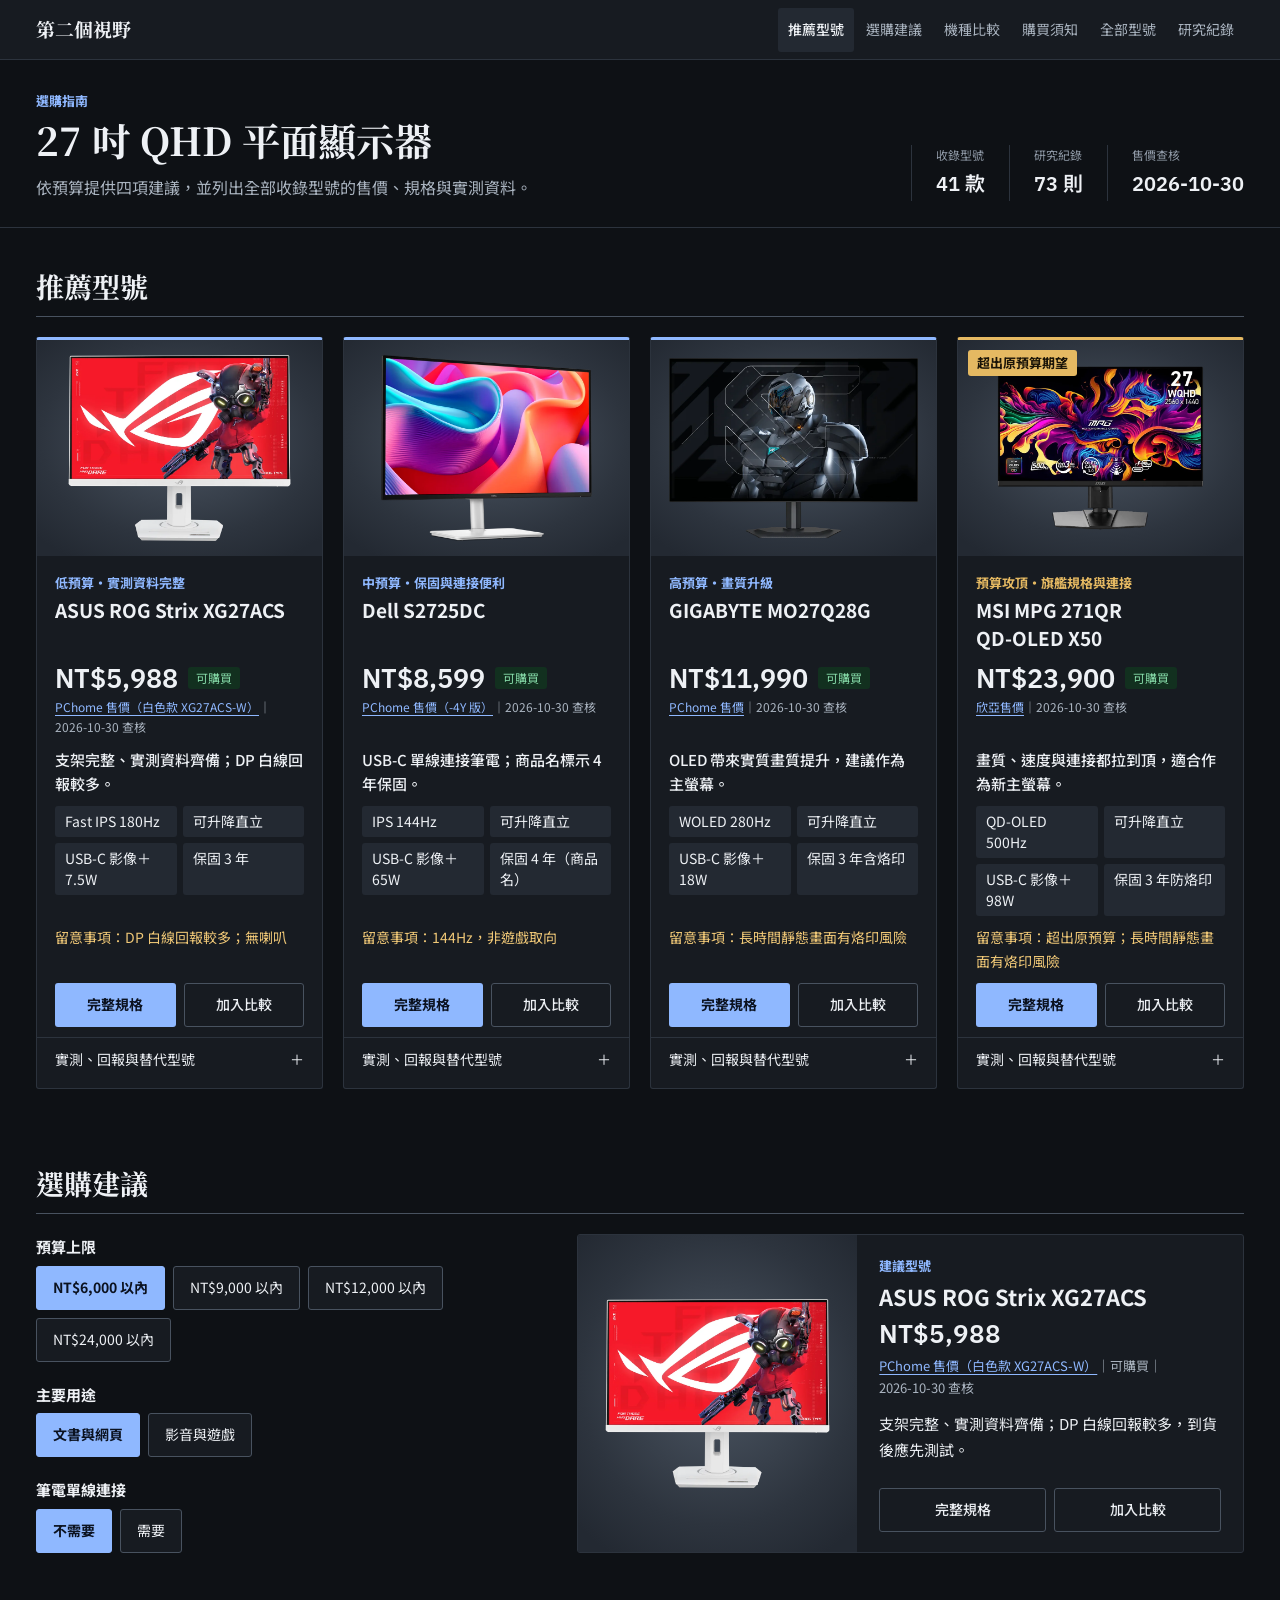
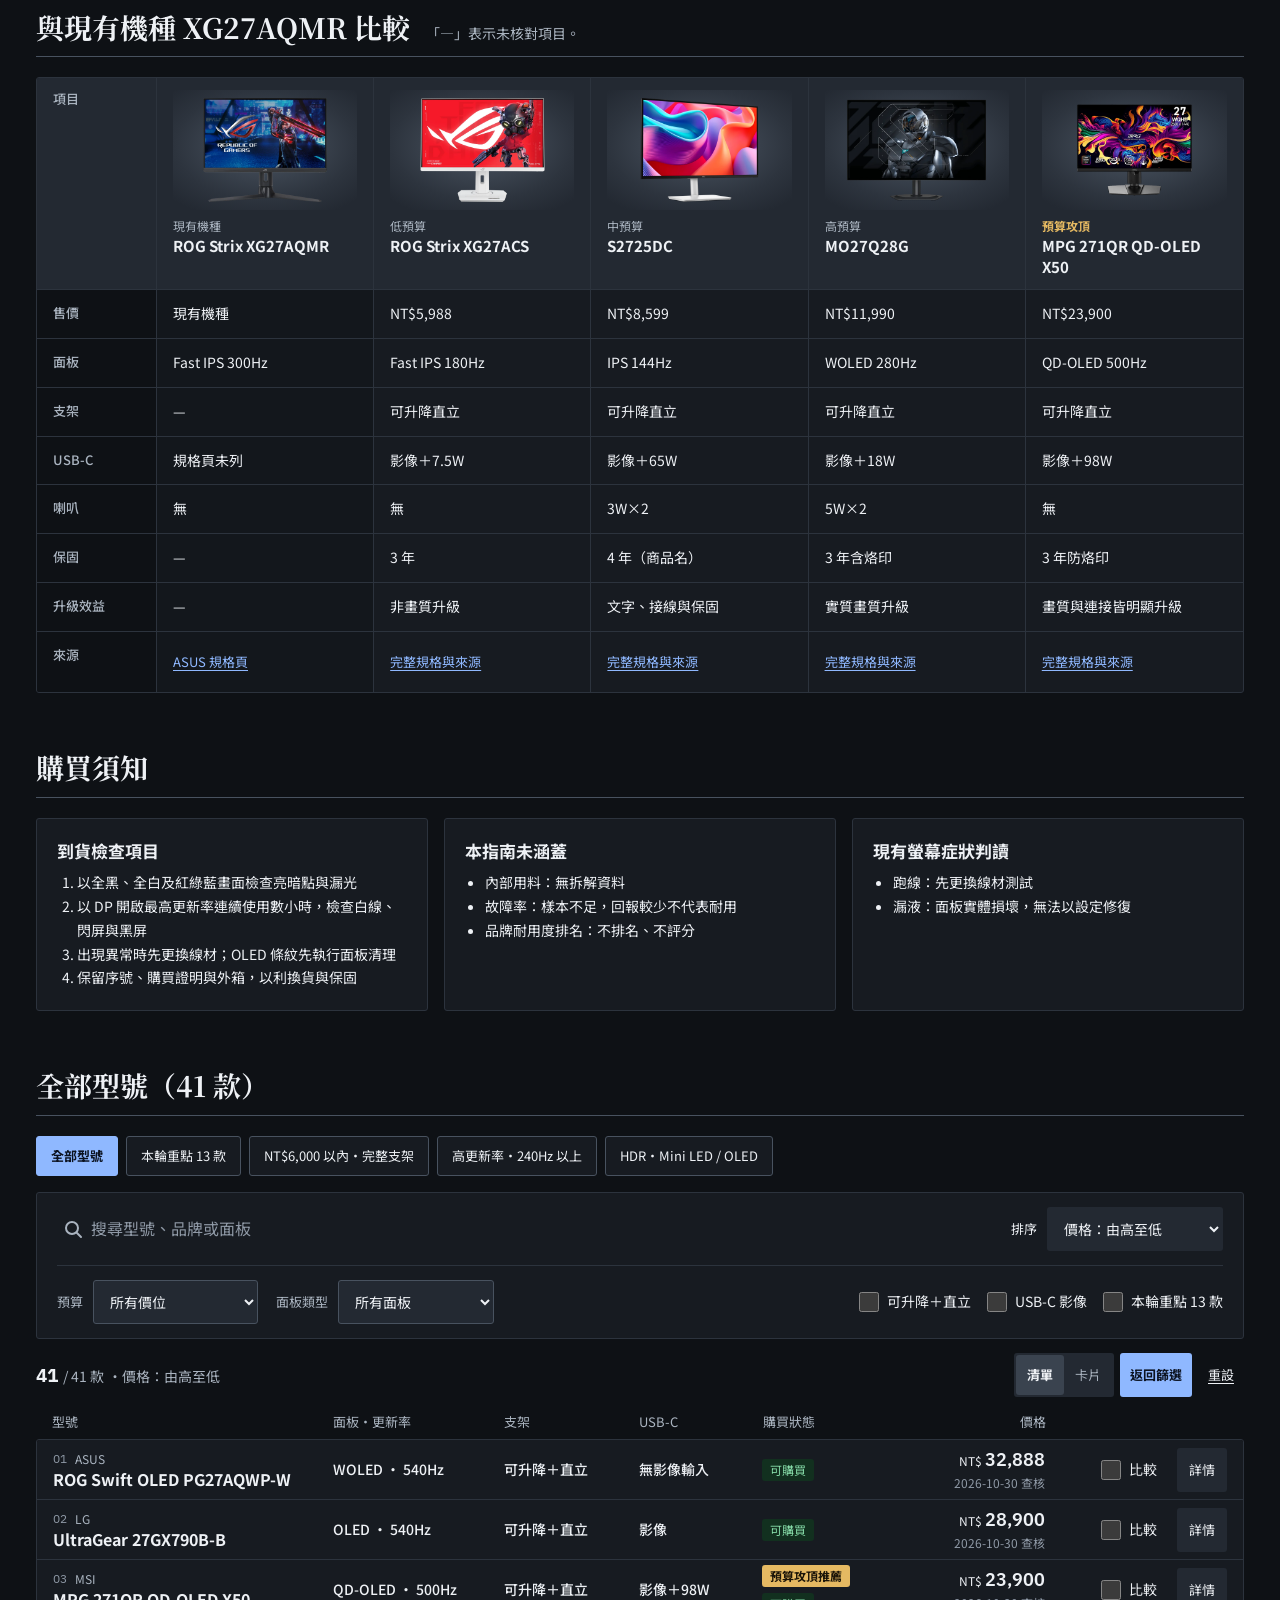
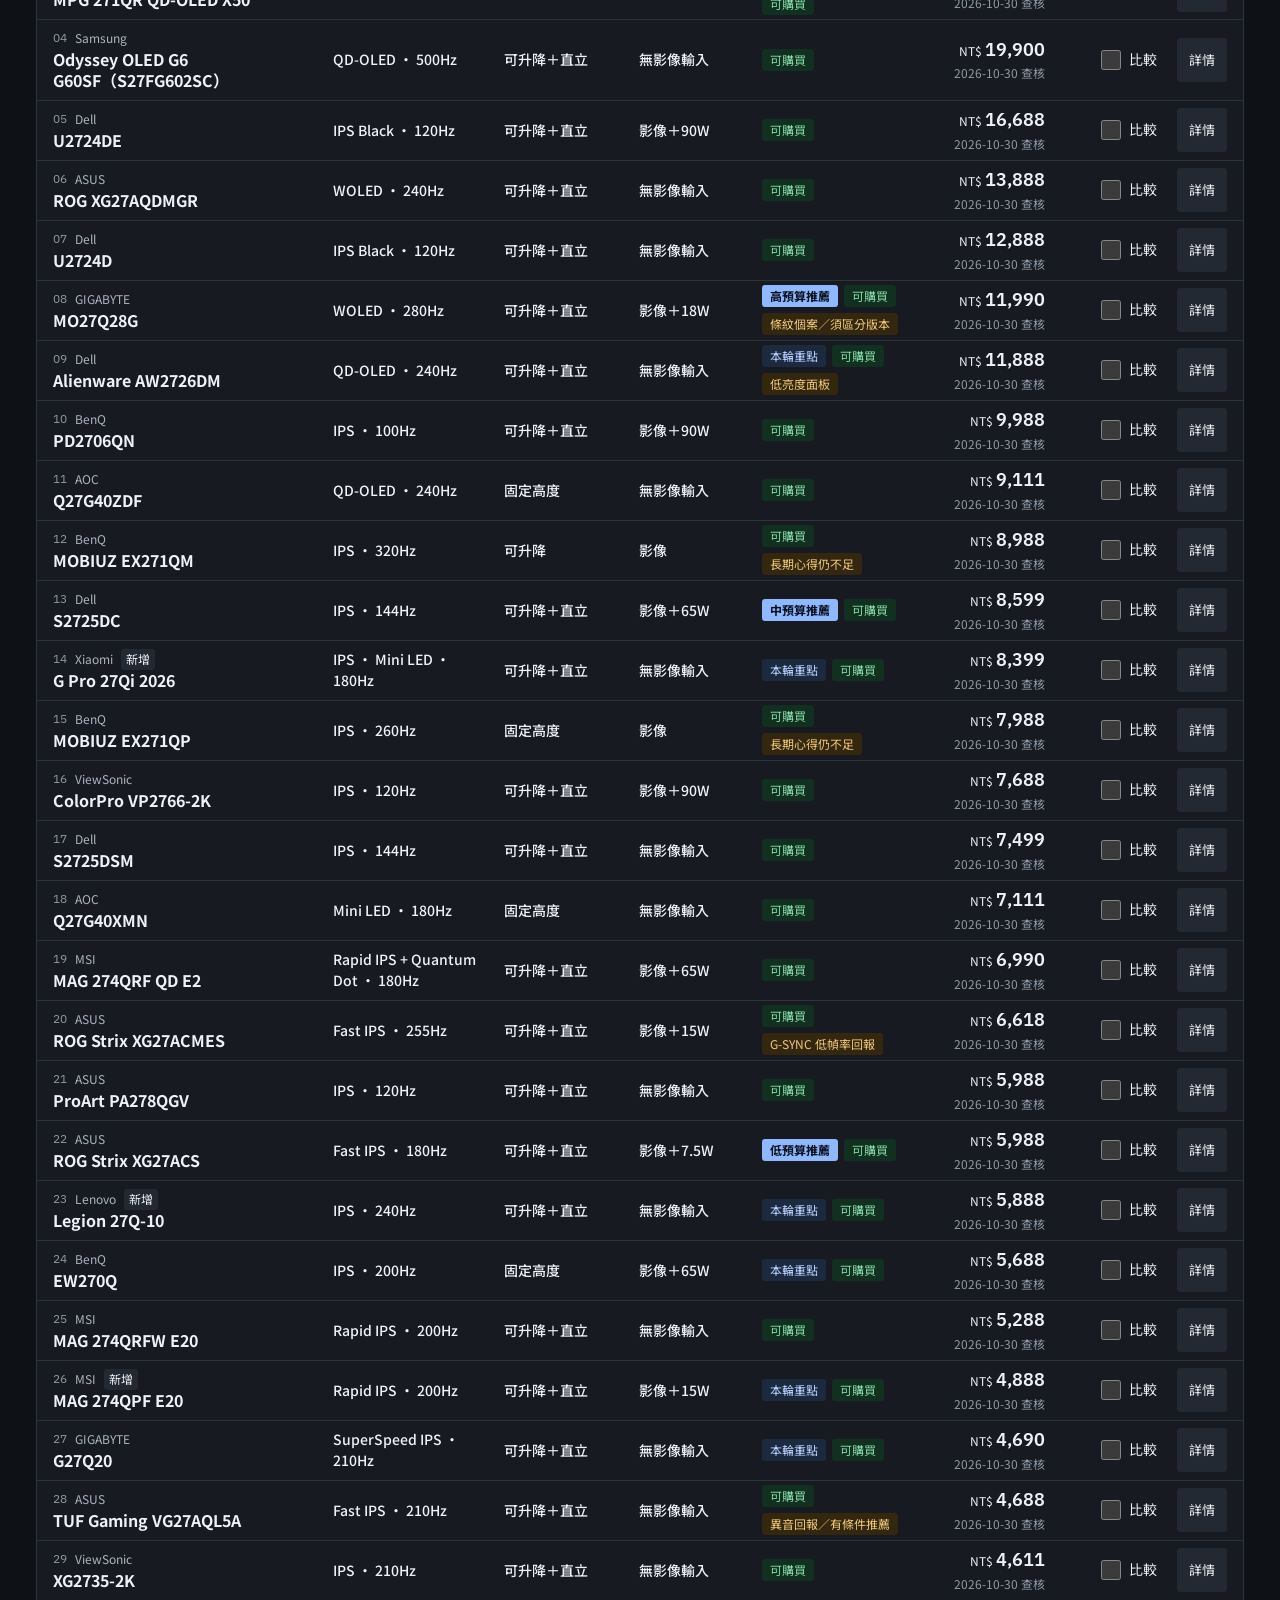
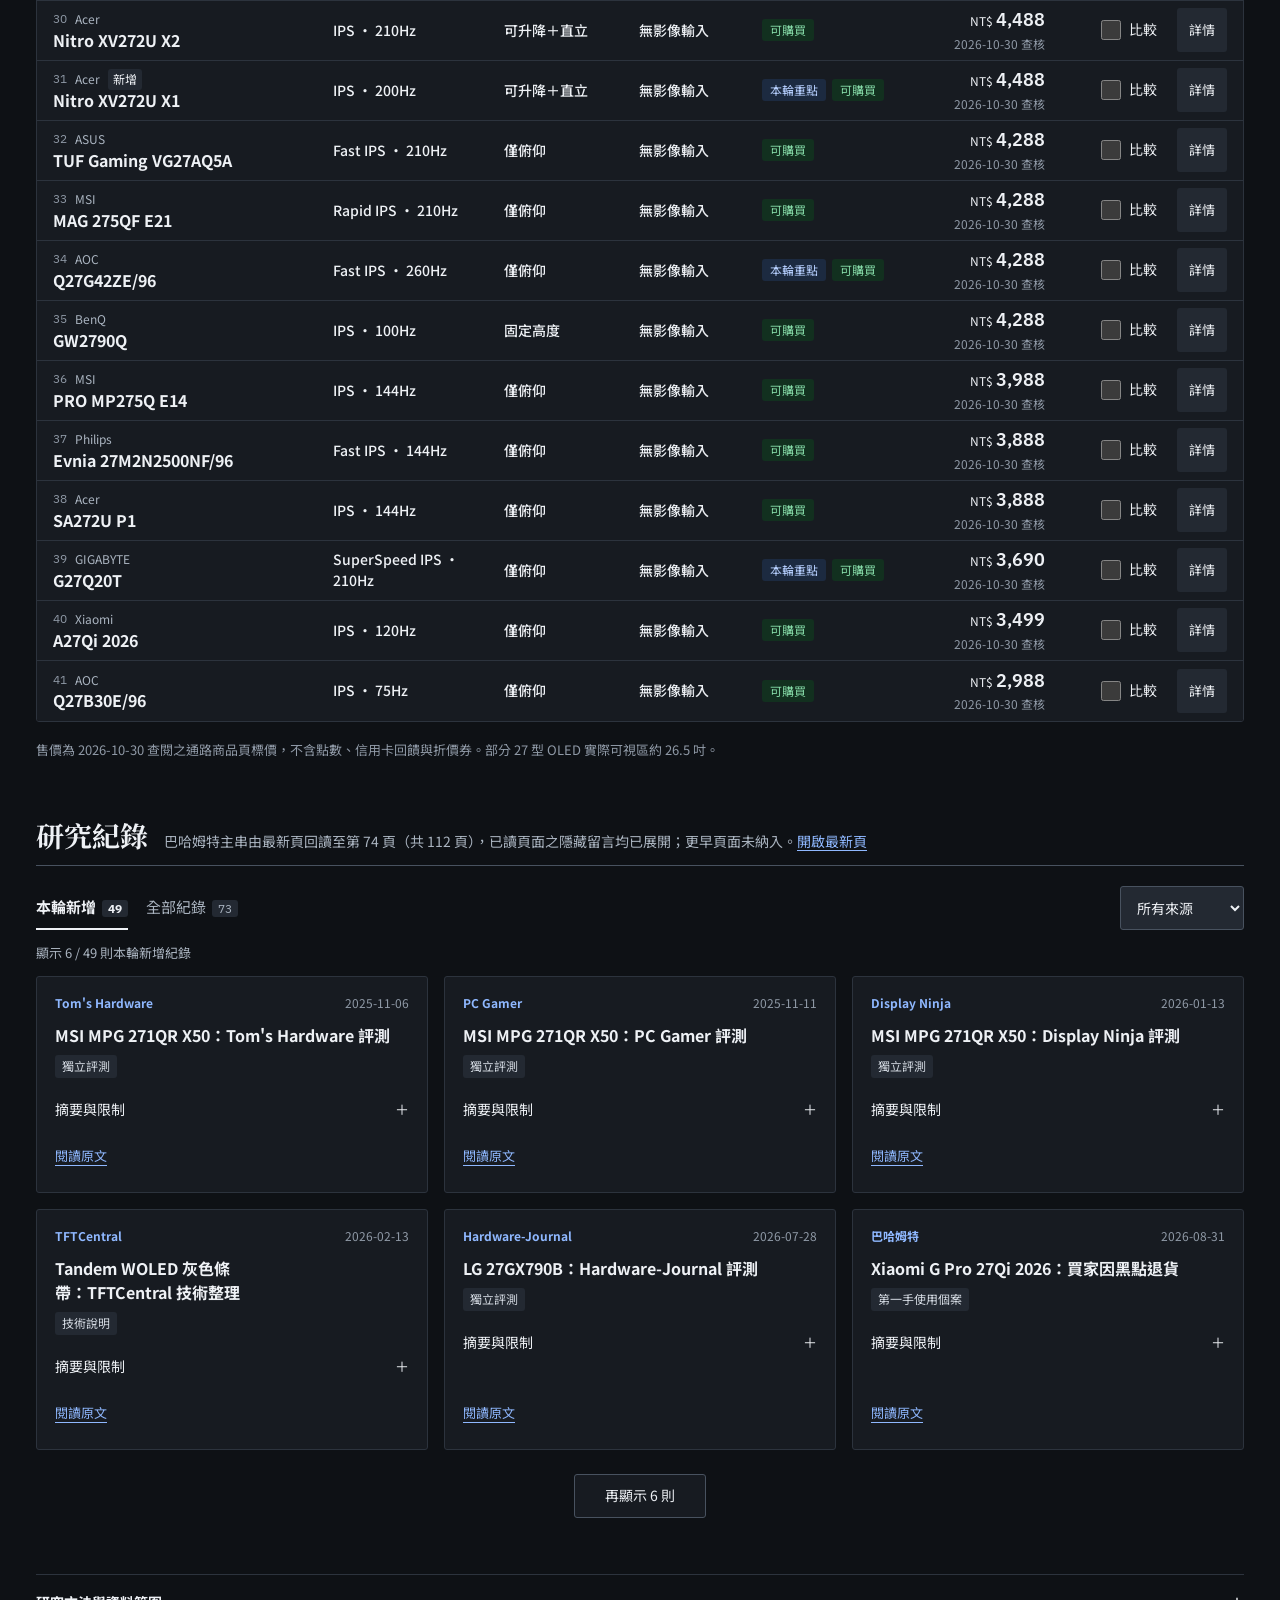
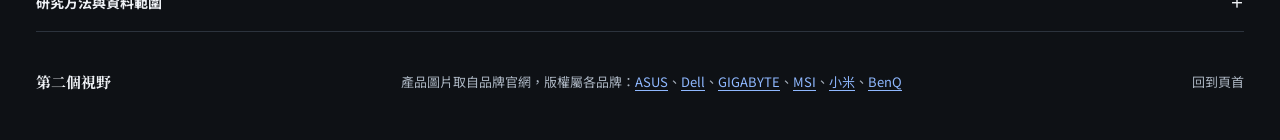
==== commit 05577eed: "第八輪：深色主題、UI/UX 調整與預算攻頂推薦 Co-Authored-By: Claude Opus 5.5 <noreply@anthropic.com>" ====
--- a/index.html
+++ b/index.html
@@ -3,14 +3,14 @@
 <head>
 <meta charset="utf-8">
 <meta name="viewport" content="width=device-width,initial-scale=1">
-<meta name="theme-color" content="#ffffff">
-<meta name="color-scheme" content="light">
-<meta name="description" content="27 吋 QHD 平面顯示器選購指南：依低、中、高預算提供建議型號，並收錄 41 款之售價、規格、保固、獨立實測與使用者回報。">
+<meta name="theme-color" content="#0e1115">
+<meta name="color-scheme" content="dark">
+<meta name="description" content="27 吋 QHD 平面顯示器選購指南：依低、中、高預算與預算攻頂提供建議型號，並收錄 41 款之售價、規格、保固、獨立實測與使用者回報。">
 <title>第二個視野｜27 吋 QHD 平面顯示器選購指南</title>
 <link rel="preconnect" href="https://fonts.googleapis.com">
 <link rel="preconnect" href="https://fonts.gstatic.com" crossorigin>
 <link rel="stylesheet" href="https://fonts.googleapis.com/css2?family=IBM+Plex+Sans:wght@500;600&family=Noto+Sans+TC:wght@400;500;700&family=Noto+Serif+TC:wght@600;700&display=swap">
-<link rel="stylesheet" href="styles.css?v=7g">
+<link rel="stylesheet" href="styles.css?v=8a">
 </head>
 <body>
 <a class="skip" href="#picks">跳至推薦型號</a>
@@ -33,11 +33,11 @@
     <div>
       <p class="hero-eyebrow">選購指南</p>
       <h1>27 吋 QHD 平面顯示器</h1>
-      <p class="hero-lead">依預算提供三項建議，並列出全部收錄型號的售價、規格與實測資料。</p>
+      <p class="hero-lead">依預算提供四項建議，並列出全部收錄型號的售價、規格與實測資料。</p>
     </div>
     <dl class="hero-stats">
-      <div><dt>收錄型號</dt><dd><span data-bind="products">40</span> 款</dd></div>
-      <div><dt>研究紀錄</dt><dd><span data-bind="notes">68</span> 則</dd></div>
+      <div><dt>收錄型號</dt><dd><span data-bind="products">41</span> 款</dd></div>
+      <div><dt>研究紀錄</dt><dd><span data-bind="notes">73</span> 則</dd></div>
       <div><dt>售價查核</dt><dd data-bind="reviewDate">2026-10-30</dd></div>
     </dl>
   </div>
@@ -45,6 +45,7 @@
 
 <section id="picks" class="section picks wrap">
   <h2>推薦型號</h2>
+  <nav class="tier-nav" id="tier-nav" aria-label="推薦級距"></nav>
   <div class="tiers" id="tiers"></div>
 </section>
 
@@ -58,6 +59,7 @@
           <label><input type="radio" name="budget" value="low" checked><span>NT$6,000 以內</span></label>
           <label><input type="radio" name="budget" value="mid"><span>NT$9,000 以內</span></label>
           <label><input type="radio" name="budget" value="high"><span>NT$12,000 以內</span></label>
+          <label><input type="radio" name="budget" value="top"><span>NT$24,000 以內</span></label>
         </div>
       </fieldset>
       <fieldset>
@@ -123,12 +125,12 @@
 
 <section id="catalog" class="section wrap">
   <div class="section-head">
-    <h2>全部型號（<span data-bind="products">40</span> 款）</h2>
+    <h2>全部型號（<span data-bind="products">41</span> 款）</h2>
   </div>
 
   <div class="scenario-row" role="group" aria-label="用途快捷篩選">
     <button type="button" class="scenario" data-scenario="all" aria-pressed="true">全部型號</button>
-    <button type="button" class="scenario" data-scenario="shortlist" aria-pressed="false">本輪重點 <span data-bind="shortlist">11</span> 款</button>
+    <button type="button" class="scenario" data-scenario="shortlist" aria-pressed="false">本輪重點 <span data-bind="shortlist">13</span> 款</button>
     <button type="button" class="scenario" data-scenario="value" aria-pressed="false">NT$6,000 以內・完整支架</button>
     <button type="button" class="scenario" data-scenario="fps" aria-pressed="false">高更新率・240Hz 以上</button>
     <button type="button" class="scenario" data-scenario="hdr" aria-pressed="false">HDR・Mini LED / OLED</button>
@@ -173,7 +175,7 @@
       <div class="checks">
         <label><input id="stand" type="checkbox">可升降＋直立</label>
         <label><input id="usbc" type="checkbox">USB-C 影像</label>
-        <label><input id="only-picked" type="checkbox"><span>本輪重點 <span data-bind="shortlist">11</span> 款</span></label>
+        <label><input id="only-picked" type="checkbox"><span>本輪重點 <span data-bind="shortlist">13</span> 款</span></label>
       </div>
     </div>
   </div>
@@ -203,8 +205,8 @@
   </div>
   <div class="evidence-tools">
     <div class="note-tabs" role="group" aria-label="紀錄範圍">
-      <button type="button" data-notes="new" class="active" aria-pressed="true">本輪新增 <span data-bind="newNotes">13</span></button>
-      <button type="button" data-notes="all" aria-pressed="false">全部紀錄 <span data-bind="notes">68</span></button>
+      <button type="button" data-notes="new" class="active" aria-pressed="true">本輪新增 <span data-bind="newNotes">49</span></button>
+      <button type="button" data-notes="all" aria-pressed="false">全部紀錄 <span data-bind="notes">73</span></button>
     </div>
     <div>
       <label class="sr-only" for="note-platform">紀錄來源</label>
@@ -227,7 +229,7 @@
   <details>
     <summary>研究方法與資料範圍 <span aria-hidden="true">＋</span></summary>
     <div>
-      <p>本指南收錄 <span data-bind="products">40</span> 款型號、<span data-bind="notes">68</span> 則研究紀錄、<span data-bind="shortlist">11</span> 款本輪重點。<span data-bind="reviewScope"></span>討論日期依來源，以台灣時間記錄；部分較早來源來自搜尋快取或僅展開部分留言。</p>
+      <p>本指南收錄 <span data-bind="products">41</span> 款型號、<span data-bind="notes">73</span> 則研究紀錄、<span data-bind="shortlist">13</span> 款本輪重點。<span data-bind="reviewScope"></span>討論日期依來源，以台灣時間記錄；部分較早來源來自搜尋快取或僅展開部分留言。</p>
       <p>巴哈姆特主串回讀第 <span data-bind="pageNewest">185</span>–<span data-bind="pageOldest">74</span> 頁（<span data-bind="commentsFrom">2025-07</span> 起）：<span data-bind="posts">2043</span> 篇未刪回文、<span data-bind="visibleComments">6167</span> 則頁面可見留言，另展開 <span data-bind="expandedComments">4121</span> 則隱藏留言；另補讀 <span data-bind="otherPages">23</span> 個相關討論頁。留言以關鍵字篩選後人工閱讀，並非逐則讀完；第 73 頁以前未讀，已刪文無法讀取。重複推薦不視為不同買家的共識。</p>
       <p>資料範圍為支架、接口、電源形式、保固條款、第三方購機實測與論壇具體個案。收錄條件為 27 型級距、2560×1440、平面、台灣通路新品；不同尾碼、年份與面板版本分開記錄，不含曲面、4K 與二手品。本指南未進行購機實測或拆解，不含返利連結，也不提供綜合評分。</p>
       <p>購買狀態以查核日商品頁的購買按鈕判定。個案不代表整體故障率；轉述、同一使用者跨串回覆與活動討論不視為獨立長期心得。</p>
@@ -268,7 +270,7 @@
   <p class="dialog-foot">查核來源列於表格末端。</p>
 </dialog>
 
-<script src="data.js?v=7g"></script>
-<script src="app.js?v=7g"></script>
+<script src="data.js?v=8a"></script>
+<script src="app.js?v=8a"></script>
 </body>
 </html>
--- a/styles.css
+++ b/styles.css
@@ -1,29 +1,38 @@
 /* ---------- Tokens ---------- */
 :root {
-  --ink: #18222e;
-  --muted: #4e5a68;
-  --faint: #5c6775;
-  --paper: #f6f7f8;
-  --card: #fff;
-  --soft: #eceef2;
-  --line: #dde1e6;
-  --line-strong: #b3bbc6;
-  --accent: #1c3d6e;
-  --accent-hover: #142d52;
-  --accent-soft: #e6ebf3;
-  --accent-ink: #1c3d6e;
-  --warn-bg: #f7f0e3;
-  --warn-ink: #734708;
-  --ok-bg: #e6f0ea;
-  --ok-ink: #1e5639;
-  --out-bg: #f7e8e5;
-  --out-ink: #84301f;
-  --dark: #15253c;
-  --dark-line: #2e4160;
+  color-scheme: dark;
+  --ink: #eef1f5;
+  --ink-2: #d5dbe3;
+  --muted: #aab4c0;
+  --faint: #8f99a6;
+  --paper: #0e1115;
+  --card: #171b21;
+  --soft: #232932;
+  --raised: #3a434f;
+  --inset: #12161b;
+  --hover: #1e232b;
+  --current: #13171c;
+  --line: #2c333d;
+  --line-strong: #48525f;
+  --accent: #8fb8ff;
+  --accent-hover: #b0ccff;
+  --on-accent: #0b1220;
+  --accent-soft: #1c2a40;
+  --accent-ink: #b7d0ff;
+  --gold: #e5b962;
+  --on-gold: #1a1408;
+  --warn-bg: #33270f;
+  --warn-ink: #f0c877;
+  --ok-bg: #12301f;
+  --ok-ink: #86dba8;
+  --out-bg: #3a1a15;
+  --out-ink: #f5a896;
+  --dark: #1f2630;
+  --dark-line: #48525f;
   --on-dark: #f3f5f8;
   --on-dark-muted: #c6cfdb;
   --on-dark-accent: #b5c8e8;
-  --highlight: #a8bcdc;
+  --highlight: #5b7fb8;
   --radius: 3px;
   --sans: 'Noto Sans TC', 'PingFang TC', 'Microsoft JhengHei', system-ui, sans-serif;
   --serif: 'Noto Serif TC', 'Source Han Serif TC', 'PMingLiU', serif;
@@ -77,7 +86,7 @@
   padding: 8px 30px 8px 12px;
   border: 1px solid var(--line-strong);
   border-radius: var(--radius);
-  background: #fff;
+  background: var(--soft);
   font-size: var(--fs-note);
 }
 h1, h2, h3, h4, p { margin: 0; }
@@ -90,18 +99,18 @@
   position: absolute; width: 1px; height: 1px; padding: 0; margin: -1px;
   overflow: hidden; clip: rect(0, 0, 0, 0); white-space: nowrap; border: 0;
 }
-.skip { position: fixed; top: -80px; left: 20px; z-index: 100; padding: 12px; background: var(--accent); color: #fff; }
+.skip { position: fixed; top: -80px; left: 20px; z-index: 100; padding: 12px; background: var(--accent); color: var(--on-accent); }
 .skip:focus { top: 12px; }
 .num { font-family: var(--figure); font-weight: 600; font-variant-numeric: tabular-nums; }
 .primary {
   display: inline-flex; align-items: center; justify-content: center;
   min-height: var(--tap); padding: 10px 20px; border-radius: var(--radius);
-  background: var(--accent); color: #fff; font-size: var(--fs-note); font-weight: 700;
+  background: var(--accent); color: var(--on-accent); font-size: var(--fs-note); font-weight: 700;
   transition: background .2s;
 }
 .primary:hover { background: var(--accent-hover); }
-.primary-small { min-height: var(--tap); padding: 8px 18px; border-radius: var(--radius); background: var(--accent); color: #fff; font-size: var(--fs-note); font-weight: 700; }
-.ghost { display: inline-flex; align-items: center; justify-content: center; min-height: var(--tap); padding: 8px 14px; border: 1px solid var(--line-strong); border-radius: var(--radius); background: #fff; font-size: var(--fs-note); font-weight: 500; }
+.primary-small { min-height: var(--tap); padding: 8px 18px; border-radius: var(--radius); background: var(--accent); color: var(--on-accent); font-size: var(--fs-note); font-weight: 700; }
+.ghost { display: inline-flex; align-items: center; justify-content: center; min-height: var(--tap); padding: 8px 14px; border: 1px solid var(--line-strong); border-radius: var(--radius); background: transparent; font-size: var(--fs-note); font-weight: 500; }
 .ghost:hover { border-color: var(--accent); }
 .ghost[aria-pressed=true] { background: var(--accent-soft); border-color: var(--accent); color: var(--accent-ink); }
 .text-button { min-height: 36px; padding: 4px 8px; font-size: var(--fs-small); color: var(--muted); text-decoration: underline; text-underline-offset: 4px; }
@@ -119,9 +128,10 @@
 .top nav { display: flex; gap: 2px; font-size: var(--fs-note); }
 .top nav a { display: inline-flex; align-items: center; min-height: var(--tap); padding: 0 10px; border-radius: var(--radius); color: var(--muted); white-space: nowrap; }
 .top nav a:hover { background: var(--soft); color: var(--ink); }
+.top nav a[aria-current] { background: var(--soft); color: var(--ink); font-weight: 500; }
 
 /* ---------- Hero ---------- */
-.hero { padding: 36px 0 32px; background: var(--card); border-bottom: 1px solid var(--line); }
+.hero { padding: 30px 0 26px; background: var(--paper); border-bottom: 1px solid var(--line); }
 .hero-row { display: flex; flex-wrap: wrap; align-items: flex-end; justify-content: space-between; gap: 20px 48px; }
 .hero-eyebrow { margin-bottom: 4px; font-size: var(--fs-small); font-weight: 700; color: var(--accent); }
 h1 { font-family: var(--serif); font-size: clamp(28px, 3vw, 42px); line-height: 1.25; font-weight: 700; }
@@ -132,37 +142,42 @@
 .hero-stats dt { font-size: var(--fs-micro); color: var(--faint); }
 .hero-stats dd { margin: 2px 0 0; font-family: var(--figure); font-size: 20px; font-weight: 600; font-variant-numeric: tabular-nums; white-space: nowrap; }
 
-/* ---------- 官方產品圖：底色一致，白色機身與去背圖才看得清楚 ---------- */
-.shot { background: #f0f2f5; }
-.shot img { display: block; width: 100%; height: 100%; object-fit: contain; mix-blend-mode: multiply; }
+/* ---------- 官方產品圖：中灰展示底，黑色與白色機身都要看得清楚 ---------- */
+.shot { background: radial-gradient(ellipse 70% 65% at 50% 46%, #4d5764 0%, #2d343e 70%, #232932 100%); }
+.shot img { display: block; width: 100%; height: 100%; object-fit: contain; }
 
 /* ---------- Sections ---------- */
-.section { padding-top: 56px; scroll-margin-top: var(--header-h); }
-.section > h2 { margin-bottom: 20px; padding-bottom: 10px; border-bottom: 1px solid var(--ink); }
-.section-head { display: flex; flex-wrap: wrap; align-items: baseline; gap: 2px 16px; margin-bottom: 20px; padding-bottom: 10px; border-bottom: 1px solid var(--ink); }
+.section { padding-top: 56px; scroll-margin-top: -32px; }
+.section > h2 { margin-bottom: 20px; padding-bottom: 10px; border-bottom: 1px solid var(--line-strong); }
+.section-head { display: flex; flex-wrap: wrap; align-items: baseline; gap: 2px 16px; margin-bottom: 20px; padding-bottom: 10px; border-bottom: 1px solid var(--line-strong); }
 .section-head > p { font-size: var(--fs-note); color: var(--muted); }
 .section-head a { display: inline-block; margin-block: -10px; padding-block: 10px; color: var(--accent); text-decoration: underline; text-underline-offset: 3px; white-space: nowrap; }
 
 /* ---------- 推薦卡 ---------- */
 .picks { padding-top: 40px; }
-.tiers { display: grid; grid-template-columns: repeat(3, minmax(0, 1fr)); gap: 20px; align-items: start; }
-.tier { min-width: 0; overflow: hidden; border: 1px solid var(--line); border-top: 3px solid var(--accent); border-radius: var(--radius); background: var(--card); scroll-margin-top: calc(var(--header-h) + 16px); }
-.tier-shot { height: clamp(200px, 30vh, 320px); padding: 16px 24px; }
-.tier-body { display: flex; flex-direction: column; gap: 10px; padding: 18px 22px 8px; }
+.tier-nav { display: none; }
+.tiers { display: grid; grid-template-columns: repeat(4, minmax(0, 1fr)); gap: 20px; align-items: start; }
+.tier { position: relative; min-width: 0; overflow: hidden; border: 1px solid var(--line); border-top: 3px solid var(--accent); border-radius: var(--radius); background: var(--card); scroll-margin-top: calc(var(--header-h) + 16px); }
+.tier:target { border-color: var(--highlight); }
+.tier-top { border-top-color: var(--gold); }
+.tier-top .tier-kicker { color: var(--gold); }
+.tier-flag { position: absolute; top: 10px; left: 10px; z-index: 1; padding: 2px 9px; border-radius: var(--radius); background: var(--gold); color: var(--on-gold); font-size: var(--fs-small); font-weight: 700; }
+.tier-shot { height: clamp(170px, 24vh, 260px); padding: 14px 18px; }
+.tier-body { display: flex; flex-direction: column; gap: 10px; padding: 16px 18px 6px; }
 .tier-kicker { font-size: var(--fs-small); font-weight: 700; color: var(--accent); }
-.tier h3 { margin-top: -8px; font-size: 22px; overflow-wrap: anywhere; }
+.tier h3 { margin-top: -8px; font-size: 19px; overflow-wrap: anywhere; }
 .tier-price { display: flex; flex-wrap: wrap; align-items: center; gap: 4px 10px; }
-.tier-price .num { font-size: 30px; line-height: 1.25; white-space: nowrap; }
+.tier-price .num { font-size: 27px; line-height: 1.25; white-space: nowrap; }
 .tier-date { margin-top: -8px; font-size: var(--fs-micro); color: var(--muted); }
 .tier-date span { white-space: nowrap; }
 .tier-date a, .decide-price-note a { color: var(--accent); text-decoration: underline; text-underline-offset: 3px; }
-.tier-reason { font-size: var(--fs-lead); font-weight: 500; line-height: 1.6; }
+.tier-reason { font-size: var(--fs-body); font-weight: 500; line-height: 1.6; }
 .tier-facts { display: grid; grid-template-columns: repeat(2, minmax(0, 1fr)); gap: 6px; margin: 0; padding: 0; list-style: none; }
 .tier-facts li { padding: 5px 10px; border-radius: var(--radius); background: var(--soft); font-size: var(--fs-note); line-height: 1.5; }
 .tier-watch { font-size: var(--fs-note); color: var(--warn-ink); }
 .tier-actions { display: flex; flex-wrap: wrap; gap: 8px; }
-.tier-actions > * { flex: 1 1 130px; }
-.tier-more { margin: 0 -22px; padding: 0 22px; border-top: 1px solid var(--line); }
+.tier-actions > * { flex: 1 1 110px; }
+.tier-more { margin: 0 -18px; padding: 0 18px; border-top: 1px solid var(--line); }
 .tier-more summary, .forum-more summary { display: flex; align-items: center; justify-content: space-between; min-height: var(--tap); font-size: var(--fs-note); list-style: none; }
 .tier-more summary::-webkit-details-marker, .forum-more summary::-webkit-details-marker { display: none; }
 .tier-more[open] summary span, .forum-more[open] summary span { transform: rotate(45deg); }
@@ -184,9 +199,10 @@
 .choices { display: flex; flex-wrap: wrap; gap: 8px; }
 .choices label { position: relative; display: block; cursor: pointer; }
 .choices input { position: absolute; inset: 0; width: 100%; height: 100%; margin: 0; opacity: 0; cursor: pointer; }
-.choices span { display: flex; align-items: center; min-height: var(--tap); padding: 8px 16px; border: 1px solid var(--line-strong); border-radius: var(--radius); background: #fff; font-size: var(--fs-note); }
+.choices span { display: flex; align-items: center; min-height: var(--tap); padding: 8px 16px; border: 1px solid var(--line-strong); border-radius: var(--radius); background: var(--card); font-size: var(--fs-note); }
 .choices label:hover span { border-color: var(--accent); }
-.choices input:checked + span { background: var(--accent); border-color: var(--accent); color: #fff; }
+.choices input:checked + span { background: var(--accent); border-color: var(--accent); color: var(--on-accent); font-weight: 700; }
+.choices input[value=top]:checked + span { background: var(--gold); border-color: var(--gold); color: var(--on-gold); }
 .choices input:focus-visible + span { outline: 3px solid var(--accent); outline-offset: 3px; }
 .decide-result { display: flex; flex: 1.4 1 520px; min-width: 0; overflow: hidden; border: 1px solid var(--line); border-radius: var(--radius); background: var(--card); }
 .decide-shot { flex: 0 0 42%; min-height: 240px; padding: 14px; }
@@ -208,15 +224,15 @@
 
 /* ---------- Filters ---------- */
 .scenario-row { display: flex; flex-wrap: wrap; gap: 8px; margin-bottom: 16px; }
-.scenario { min-height: 40px; padding: 6px 14px; border: 1px solid var(--line-strong); border-radius: var(--radius); background: #fff; font-size: var(--fs-small); white-space: nowrap; }
+.scenario { min-height: 40px; padding: 6px 14px; border: 1px solid var(--line-strong); border-radius: var(--radius); background: var(--card); font-size: var(--fs-small); white-space: nowrap; }
 .scenario:hover { border-color: var(--accent); }
-.scenario.active { background: var(--accent); border-color: var(--accent); color: #fff; }
-.filter-box { padding: 14px 20px; border: 1px solid var(--line); border-radius: var(--radius); background: #fff; }
+.scenario.active { background: var(--accent); border-color: var(--accent); color: var(--on-accent); font-weight: 700; }
+.filter-box { padding: 14px 20px; border: 1px solid var(--line); border-radius: var(--radius); background: var(--card); }
 .filter-main { display: flex; align-items: center; gap: 16px; }
 .search-wrap { flex: 1; min-width: 0; }
 .search-wrap input {
   width: 100%; min-height: var(--tap); padding: 8px 10px 8px 34px; border: 0; border-radius: var(--radius); font-size: var(--fs-lead);
-  background: url("data:image/svg+xml,%3Csvg xmlns='http://www.w3.org/2000/svg' width='20' height='20' fill='none' stroke='%2356606e' stroke-width='2' stroke-linecap='round'%3E%3Ccircle cx='9' cy='9' r='6'/%3E%3Cpath d='m14 14 4 4'/%3E%3C/svg%3E") no-repeat 6px center;
+  background: url("data:image/svg+xml,%3Csvg xmlns='http://www.w3.org/2000/svg' width='20' height='20' fill='none' stroke='%23aab4c0' stroke-width='2' stroke-linecap='round'%3E%3Ccircle cx='9' cy='9' r='6'/%3E%3Cpath d='m14 14 4 4'/%3E%3C/svg%3E") no-repeat 6px center;
 }
 .search-wrap input::placeholder { color: var(--faint); opacity: 1; }
 .sort-wrap { display: flex; align-items: center; gap: 10px; font-size: var(--fs-small); }
@@ -242,14 +258,14 @@
 .results-actions { display: flex; align-items: center; gap: 6px; }
 .view-toggle { display: flex; padding: 2px; border-radius: var(--radius); background: var(--soft); }
 .view-toggle button { min-height: 40px; padding: 4px 11px; border-radius: var(--radius); font-size: var(--fs-small); color: var(--muted); }
-.view-toggle button[aria-pressed=true] { background: #fff; color: var(--ink); font-weight: 700; box-shadow: 0 1px 3px #12161c22; }
+.view-toggle button[aria-pressed=true] { background: var(--raised); color: var(--ink); font-weight: 700; }
 .bar-button { min-height: var(--tap); padding: 4px 10px; border-radius: var(--radius); font-size: var(--fs-small); text-decoration: underline; text-underline-offset: 3px; white-space: nowrap; }
 .bar-button:hover { background: var(--soft); }
-#back-to-filters { background: var(--accent); color: #fff; text-decoration: none; font-weight: 700; }
+#back-to-filters { background: var(--accent); color: var(--on-accent); text-decoration: none; font-weight: 700; }
 .active-filters { display: flex; flex-wrap: wrap; gap: 6px; }
 .active-filters:not(:empty) { margin-bottom: 14px; }
 .active-filters button { display: inline-flex; align-items: center; gap: 6px; min-height: 36px; max-width: 100%; padding: 3px 11px; border-radius: var(--radius); background: var(--accent-soft); color: var(--accent-ink); font-size: var(--fs-small); overflow-wrap: anywhere; text-align: left; }
-.active-filters button:hover { background: #d9e0ec; }
+.active-filters button:hover { background: #263755; }
 .active-filters span { font-size: 17px; line-height: 1; }
 
 /* ---------- Product cards ---------- */
@@ -269,10 +285,11 @@
 .price-date { margin-top: 4px; font-size: var(--fs-micro); line-height: 1.4; color: var(--faint); }
 .price-date span { white-space: nowrap; }
 .badges { display: flex; flex-wrap: wrap; gap: 6px; padding: 12px 22px 0; }
-.badge { display: inline-block; padding: 2px 8px; border-radius: var(--radius); background: var(--soft); color: #3a4350; font-size: var(--fs-micro); line-height: 1.5; }
+.badge { display: inline-block; padding: 2px 8px; border-radius: var(--radius); background: var(--soft); color: var(--ink-2); font-size: var(--fs-micro); line-height: 1.5; }
 .badge.warning { background: var(--warn-bg); color: var(--warn-ink); }
 .badge.pick-badge { background: var(--accent-soft); color: var(--accent-ink); }
-.badge.tier-badge { background: var(--accent); color: #fff; }
+.badge.tier-badge { background: var(--accent); color: var(--on-accent); font-weight: 700; }
+.badge.tier-badge-top { background: var(--gold); color: var(--on-gold); }
 .badge.stock-ok { background: var(--ok-bg); color: var(--ok-ink); }
 .badge.stock-out { background: var(--out-bg); color: var(--out-ink); }
 .spec-chips { display: grid; grid-template-columns: repeat(3, minmax(0, 1fr)); gap: 12px; padding: 16px 22px 0; }
@@ -284,8 +301,8 @@
 .product-actions { display: flex; align-items: center; justify-content: space-between; gap: 12px; padding: 0 22px 14px; }
 .compare-label { display: flex; align-items: center; gap: 8px; min-height: var(--tap); padding-right: 8px; font-size: var(--fs-note); cursor: pointer; }
 .detail-toggle { min-height: var(--tap); padding: 6px 12px; border-radius: var(--radius); background: var(--soft); font-size: var(--fs-small); white-space: nowrap; }
-.detail-toggle:hover { background: #dce1e9; }
-.product-detail { padding: 20px 22px; border-top: 1px solid var(--line); background: #fafbfc; }
+.detail-toggle:hover { background: var(--line-strong); }
+.product-detail { padding: 20px 22px; border-top: 1px solid var(--line); background: var(--inset); }
 .product-detail h4 { margin: 16px 0 4px; font-size: var(--fs-small); color: var(--ink); }
 .product-detail h4:first-child { margin-top: 0; }
 .product-detail p { font-size: var(--fs-note); line-height: 1.8; color: var(--muted); overflow-wrap: break-word; }
@@ -323,7 +340,7 @@
   .product-list.compact { grid-template-columns: minmax(0, 1fr); gap: 0; border: 1px solid var(--line); border-radius: var(--radius); overflow: hidden; }
   .product-list.compact .product { min-height: 60px; border: 0; border-bottom: 1px solid var(--line); border-radius: 0; }
   .product-list.compact .product:last-child { border-bottom: 0; }
-  .product-list.compact .product:hover { background: #f8f9fb; }
+  .product-list.compact .product:hover { background: var(--hover); }
   .product-list.compact .product.selected { box-shadow: inset 3px 0 0 var(--accent); }
   .product-list.compact .product.highlight { box-shadow: inset 0 0 0 3px var(--highlight); }
   .product-list.compact .product-header, .product-list.compact .spec-chips { display: contents; }
@@ -347,7 +364,7 @@
 .empty { grid-column: 1 / -1; padding: 44px 20px; border: 1px dashed var(--line-strong); border-radius: var(--radius); text-align: center; color: var(--muted); }
 .empty b { display: block; margin-bottom: 6px; font-size: 18px; color: var(--ink); }
 .empty-actions { display: flex; flex-wrap: wrap; justify-content: center; gap: 8px; margin-top: 16px; }
-.relax { min-height: var(--tap); padding: 8px 14px; border: 1px solid var(--line-strong); border-radius: var(--radius); background: #fff; font-size: var(--fs-note); overflow-wrap: anywhere; }
+.relax { min-height: var(--tap); padding: 8px 14px; border: 1px solid var(--line-strong); border-radius: var(--radius); background: var(--card); font-size: var(--fs-note); overflow-wrap: anywhere; }
 .relax:hover { border-color: var(--accent); }
 
 /* ---------- Evidence ---------- */
@@ -358,17 +375,17 @@
 .note-tabs span { margin-left: 3px; padding: 1px 6px; border-radius: var(--radius); background: var(--soft); font-family: var(--figure); font-size: var(--fs-micro); }
 .note-results { margin: 12px 0; font-size: var(--fs-small); color: var(--muted); }
 .forum-grid { display: grid; grid-template-columns: repeat(3, minmax(0, 1fr)); gap: 16px; }
-.forum { display: flex; flex-direction: column; padding: 16px 18px; border: 1px solid var(--line); border-radius: var(--radius); background: #fff; }
+.forum { display: flex; flex-direction: column; padding: 16px 18px; border: 1px solid var(--line); border-radius: var(--radius); background: var(--card); }
 .forum-meta { display: flex; justify-content: space-between; gap: 12px; margin-bottom: 10px; font-size: var(--fs-micro); color: var(--faint); }
 .forum-meta > span { font-weight: 700; color: var(--accent); }
 .forum h3 { margin-bottom: 8px; font-size: 16px; font-weight: 700; line-height: 1.5; }
-.evidence-kind { align-self: flex-start; margin-bottom: 10px; padding: 1px 7px; border-radius: 3px; background: var(--soft); color: #3a4350; font-size: var(--fs-micro); }
+.evidence-kind { align-self: flex-start; margin-bottom: 10px; padding: 1px 7px; border-radius: 3px; background: var(--soft); color: var(--ink-2); font-size: var(--fs-micro); }
 .forum p { font-size: var(--fs-note); line-height: 1.8; color: var(--muted); }
 .forum .limitation { margin: 0 0 10px; padding-left: 10px; border-left: 2px solid var(--line-strong); font-size: var(--fs-small); color: var(--faint); }
 .forum-more { margin-bottom: 4px; }
 .forum-more p { margin-bottom: 10px; }
 .forum > a { display: inline-flex; align-items: center; align-self: flex-start; min-height: 40px; margin-top: auto; font-size: var(--fs-small); color: var(--accent); text-decoration: underline; text-underline-offset: 4px; }
-.load-more { display: block; min-height: var(--tap); margin: 24px auto 0; padding: 8px 30px; border: 1px solid var(--line-strong); border-radius: var(--radius); background: #fff; font-size: var(--fs-note); }
+.load-more { display: block; min-height: var(--tap); margin: 24px auto 0; padding: 8px 30px; border: 1px solid var(--line-strong); border-radius: var(--radius); background: var(--card); font-size: var(--fs-note); }
 .load-more:hover { border-color: var(--accent); }
 
 /* ---------- Method & footer ---------- */
@@ -391,36 +408,36 @@
   display: flex; align-items: center; gap: 16px;
   width: min(960px, calc(100% - 40px));
   padding: 12px 18px; border: 1px solid var(--dark-line); border-radius: var(--radius);
-  background: var(--dark); color: var(--on-dark); box-shadow: 0 6px 40px #0e111655;
+  background: var(--dark); color: var(--on-dark); box-shadow: 0 8px 40px #000b;
   transform: translateX(-50%);
 }
 .compare-topline { display: flex; flex-direction: column; align-items: flex-start; font-size: var(--fs-small); white-space: nowrap; }
 .compare-topline .text-button { min-height: 36px; padding: 0 12px 0 0; color: var(--on-dark-muted); }
 .compare-items { display: flex; flex: 1; flex-wrap: wrap; gap: 6px; min-width: 0; }
-.compare-chip { display: flex; align-items: center; gap: 2px; max-width: 100%; padding-left: 10px; border: 1px solid #56606e; border-radius: var(--radius); font-size: var(--fs-small); }
+.compare-chip { display: flex; align-items: center; gap: 2px; max-width: 100%; padding-left: 10px; border: 1px solid var(--line-strong); border-radius: var(--radius); font-size: var(--fs-small); }
 .compare-chip span { max-width: 170px; overflow: hidden; text-overflow: ellipsis; white-space: nowrap; }
 .compare-chip button { width: 36px; height: 36px; color: var(--on-dark-muted); font-size: 19px; line-height: 1; }
-.compare-bar > .primary { flex-shrink: 0; background: var(--on-dark); color: var(--ink); white-space: nowrap; }
+.compare-bar > .primary { flex-shrink: 0; background: var(--on-dark); color: var(--paper); white-space: nowrap; }
 .compare-bar > .primary:hover { background: #fff; }
-.notice { position: fixed; left: 50%; bottom: calc(var(--bar-h) + 16px); z-index: 60; display: none; width: max-content; max-width: 90vw; padding: 10px 18px; border-radius: var(--radius); background: var(--ink); color: #fff; font-size: var(--fs-note); box-shadow: 0 5px 30px #0003; transform: translateX(-50%); }
+.notice { position: fixed; left: 50%; bottom: calc(var(--bar-h) + 16px); z-index: 60; display: none; width: max-content; max-width: 90vw; padding: 10px 18px; border-radius: var(--radius); background: var(--ink); color: var(--paper); font-size: var(--fs-note); box-shadow: 0 5px 30px #000a; transform: translateX(-50%); }
 .notice.visible { display: block; }
 
 /* ---------- Compare dialog ---------- */
-dialog { width: min(1160px, calc(100% - 40px)); max-height: 88dvh; margin: auto; padding: 24px 28px; border: 0; border-radius: var(--radius); background: var(--paper); color: var(--ink); box-shadow: 0 20px 100px #0004; }
+dialog { width: min(1160px, calc(100% - 40px)); max-height: 88dvh; margin: auto; padding: 24px 28px; border: 1px solid var(--line-strong); border-radius: var(--radius); background: var(--paper); color: var(--ink); box-shadow: 0 20px 100px #000c; }
 dialog[open] { display: flex; flex-direction: column; }
-dialog::backdrop { background: #15253cb8; }
+dialog::backdrop { background: #05070ac7; }
 .dialog-head { display: flex; align-items: center; justify-content: space-between; gap: 20px; }
 .dialog-head h2 { font-size: 26px; }
 .close { flex-shrink: 0; width: var(--tap); height: var(--tap); border-radius: var(--radius); background: var(--soft); font-size: 25px; line-height: 1; }
-.close:hover { background: #dce1e9; }
+.close:hover { background: var(--line-strong); }
 .compare-help { display: flex; flex-wrap: wrap; align-items: center; justify-content: space-between; gap: 0 15px; margin: 10px 0; font-size: var(--fs-small); color: var(--muted); }
 .compare-help label { color: var(--ink); white-space: nowrap; }
 .scroll-hint { margin-bottom: 6px; font-size: var(--fs-small); font-weight: 700; text-align: center; color: var(--accent); }
 .compare-content { display: flex; flex: 1; min-height: 0; }
 .table-frame { position: relative; display: flex; flex: 1; min-width: 0; min-height: 0; }
-.table-frame::after { content: ''; position: absolute; top: 1px; bottom: 1px; right: 1px; width: 28px; border-radius: 0 7px 7px 0; background: linear-gradient(to right, transparent, #12161c2e); opacity: 0; pointer-events: none; transition: opacity .15s; }
+.table-frame::after { content: ''; position: absolute; top: 1px; bottom: 1px; right: 1px; width: 28px; border-radius: 0 7px 7px 0; background: linear-gradient(to right, transparent, #0008); opacity: 0; pointer-events: none; transition: opacity .15s; }
 .table-frame.can-right::after { opacity: 1; }
-.table-scroll { flex: 1; min-width: 0; overflow: auto; border: 1px solid var(--line); border-radius: var(--radius); background: #fff; overscroll-behavior: contain; }
+.table-scroll { flex: 1; min-width: 0; overflow: auto; border: 1px solid var(--line); border-radius: var(--radius); background: var(--card); overscroll-behavior: contain; }
 .table-scroll:focus-visible { outline-offset: -3px; }
 .table-scroll table { --label-w: 120px; --col-w: 240px; width: 100%; min-width: calc(var(--label-w) + var(--cols) * var(--col-w)); border-collapse: separate; border-spacing: 0; table-layout: fixed; font-size: var(--fs-note); line-height: 1.7; }
 .table-scroll th, .table-scroll td { padding: 12px 16px; border-bottom: 1px solid var(--line); border-right: 1px solid var(--line); text-align: left; vertical-align: top; overflow-wrap: anywhere; }
@@ -430,7 +447,7 @@
 .th-remove { min-height: 32px; margin-top: 2px; padding: 0; color: var(--accent); font-size: var(--fs-small); font-weight: 400; text-decoration: underline; text-underline-offset: 3px; }
 .table-scroll th:first-child { position: sticky; left: 0; z-index: 1; width: var(--label-w); background: var(--paper); color: var(--muted); font-size: var(--fs-small); font-weight: 500; }
 .table-scroll thead th:first-child { z-index: 3; background: var(--soft); }
-.table-frame.can-left .table-scroll th:first-child { box-shadow: 4px 0 8px -3px #12161c33; }
+.table-frame.can-left .table-scroll th:first-child { box-shadow: 4px 0 8px -3px #000a; }
 .table-scroll tbody tr:last-child > * { border-bottom: 0; }
 .table-scroll td:last-child, .table-scroll thead th:last-child { border-right: 0; }
 .table-scroll td a { display: flex; align-items: center; min-height: 36px; font-size: var(--fs-small); color: var(--accent); text-decoration: underline; text-underline-offset: 3px; }
@@ -441,16 +458,37 @@
 .th-shot { height: 120px; margin-bottom: 8px; padding: 8px; border-radius: var(--radius); }
 .th-shot + small { margin-top: 0; }
 .versus thead th:first-child { position: sticky; }
-.versus .is-current { background: #f6f7f9; }
+.versus .is-current { background: var(--current); }
 .versus thead th.is-current { background: var(--soft); }
+.versus th[data-tier=top] small { color: var(--gold); font-weight: 700; }
 
 /* ---------- Responsive ---------- */
+/* 四張推薦卡逐列對齊，方便橫向比價格與留意事項 */
+@media (min-width: 721px) {
+  .table-scroll table.versus { --col-w: 200px; }
+  @supports (grid-template-rows: subgrid) {
+    .tiers { row-gap: 0; align-items: stretch; }
+    .tier { display: grid; grid-row: span 10; grid-template-rows: subgrid; margin-bottom: 20px; }
+    .tier-body { display: grid; grid-row: span 9; grid-template-rows: subgrid; row-gap: 10px; }
+    .tier-kicker, .tier h3, .tier-date { align-self: start; }
+    .tier-facts, .tier-actions { align-self: start; }
+  }
+}
+@media (max-width: 1279px) {
+  .tiers { grid-template-columns: repeat(2, minmax(0, 1fr)); }
+  .tier-nav { display: grid; grid-template-columns: repeat(4, minmax(0, 1fr)); gap: 8px; margin-bottom: 16px; }
+  .tier-nav a { display: flex; flex-direction: column; justify-content: center; min-height: var(--tap); padding: 8px 12px; border: 1px solid var(--line); border-radius: var(--radius); background: var(--card); color: var(--muted); font-size: var(--fs-small); line-height: 1.4; }
+  .tier-nav a:hover { border-color: var(--accent); }
+  .tier-nav strong { font-family: var(--figure); font-size: 17px; font-weight: 600; font-variant-numeric: tabular-nums; color: var(--ink); }
+  .tier-nav [data-tier=top] span { color: var(--gold); }
+}
+
 @media (max-width: 1050px) {
   .top { padding: 0 24px; gap: 12px; }
   .top nav a { padding: 0 7px; }
   .wrap { padding-left: 24px; padding-right: 24px; }
   .hero-stats > div:first-child { padding-left: 0; border-left: 0; }
-  .tiers, .check-grid { grid-template-columns: minmax(0, 1fr); }
+  .check-grid { grid-template-columns: minmax(0, 1fr); }
   .tier-shot { height: 240px; }
   .checks { margin-left: 0; }
   .product-header, .badges, .spec-chips, .verdict, .product-actions, .product-detail { padding-left: 18px; padding-right: 18px; }
@@ -479,6 +517,8 @@
   .hero-stats > div { flex: 1; padding: 0 12px; }
   .hero-stats dd { font-size: 16px; }
   .picks { padding-top: 28px; }
+  .tiers { grid-template-columns: minmax(0, 1fr); }
+  .tier-nav { grid-template-columns: repeat(2, minmax(0, 1fr)); }
   .tier-shot { height: 200px; }
   .decide-result { flex-direction: column; }
   .decide-shot { flex: none; height: 180px; min-height: 0; }
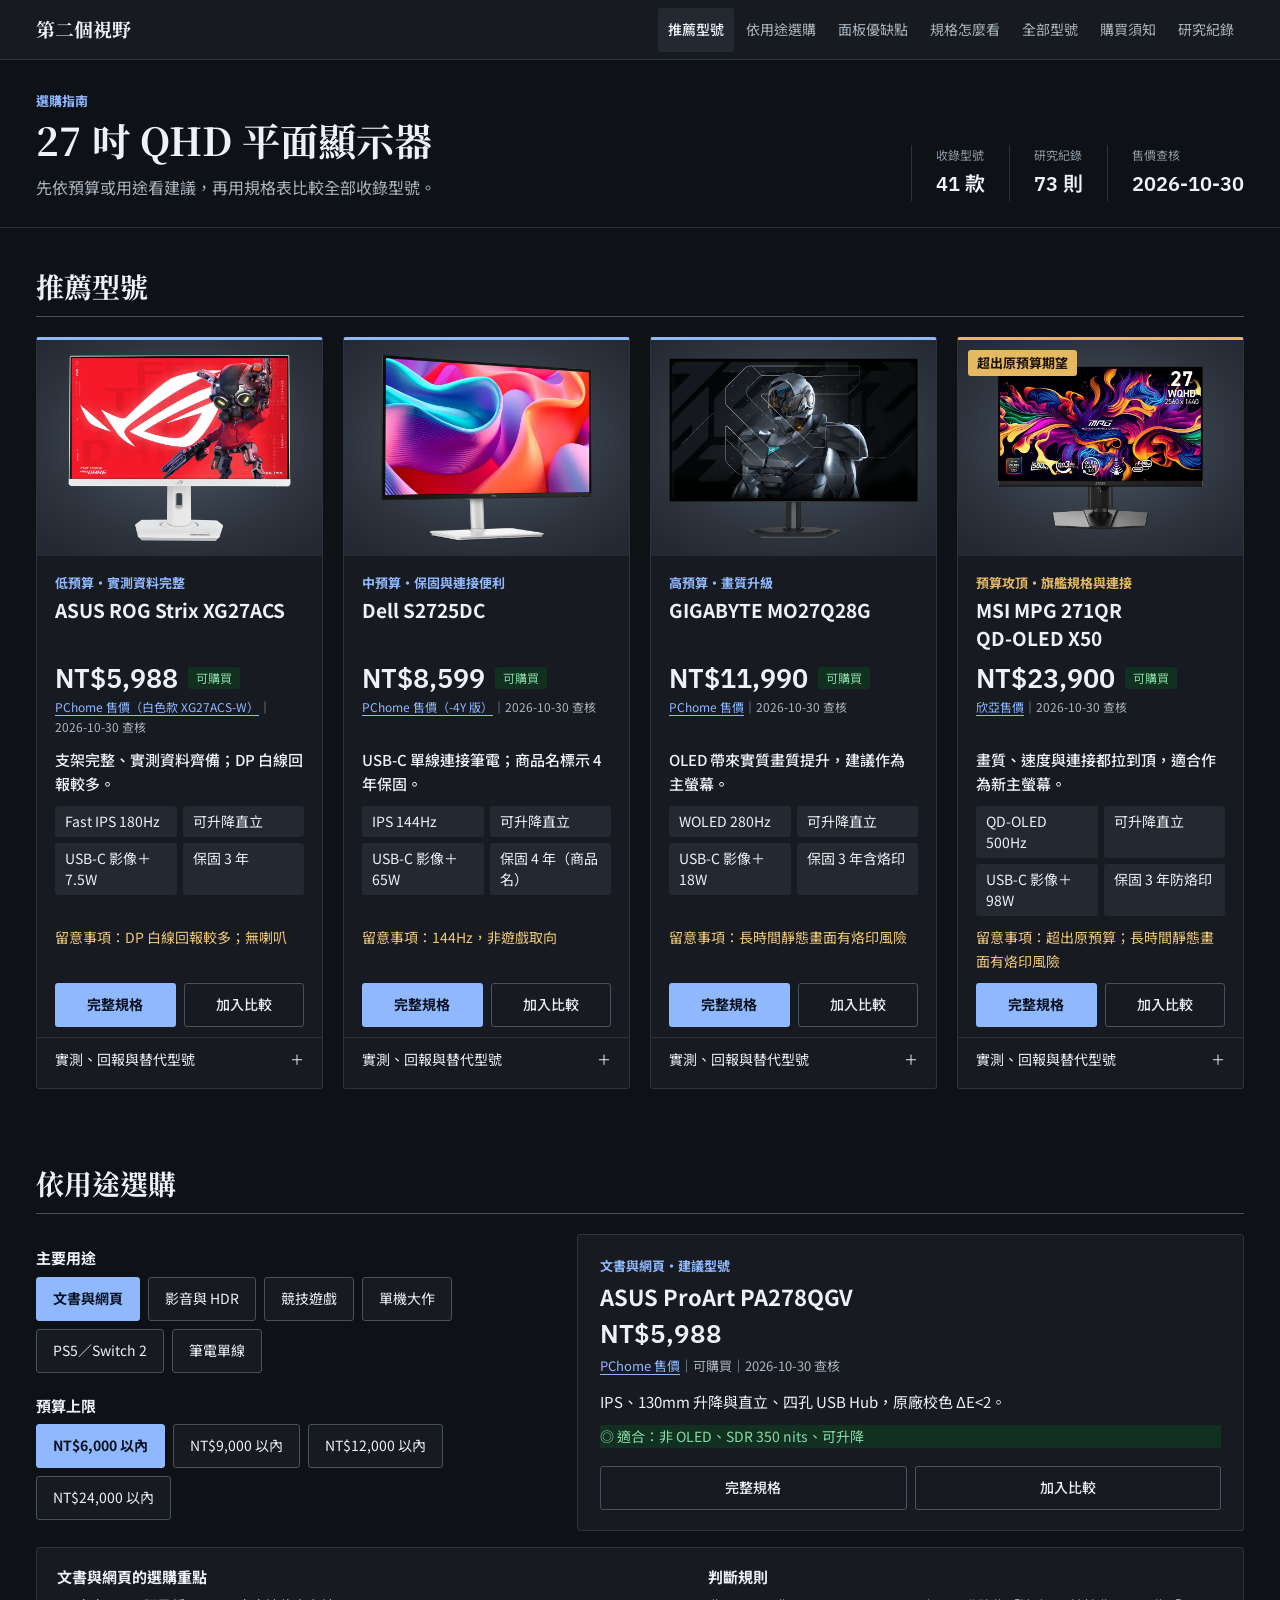
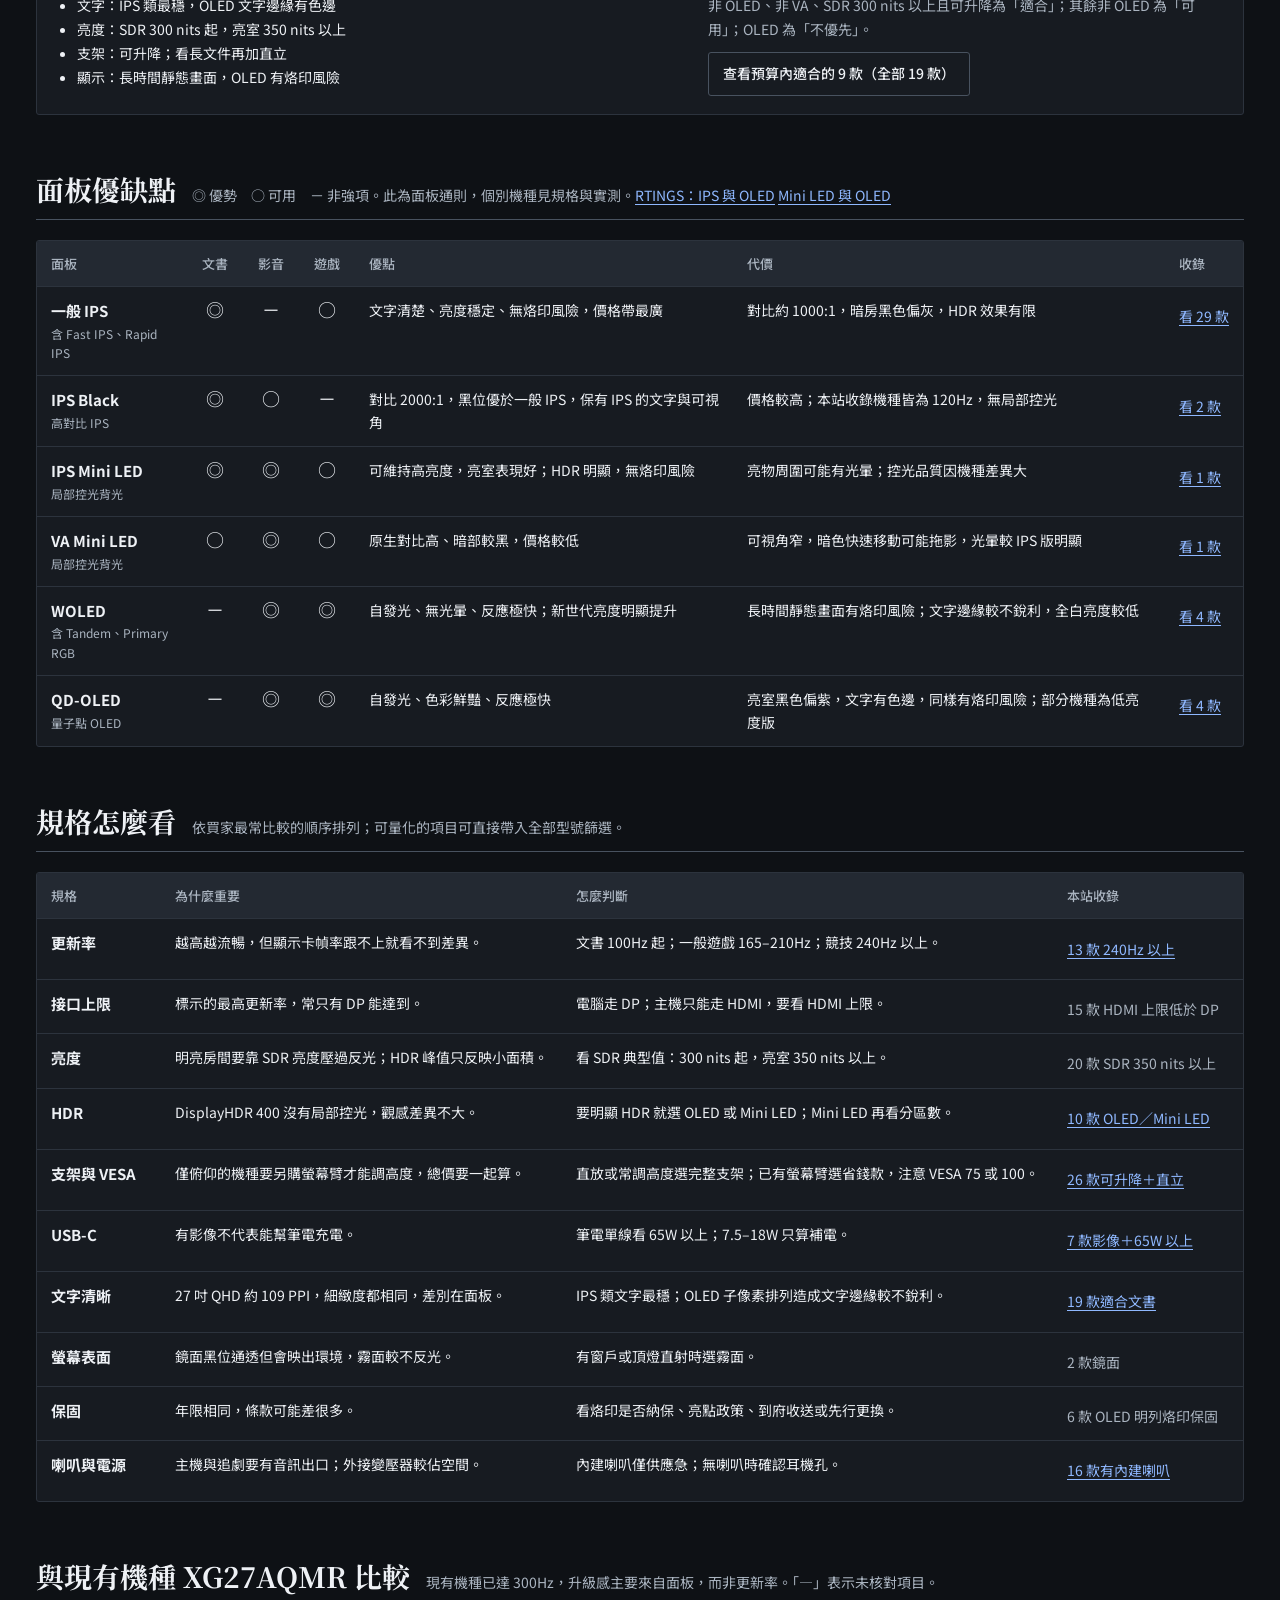
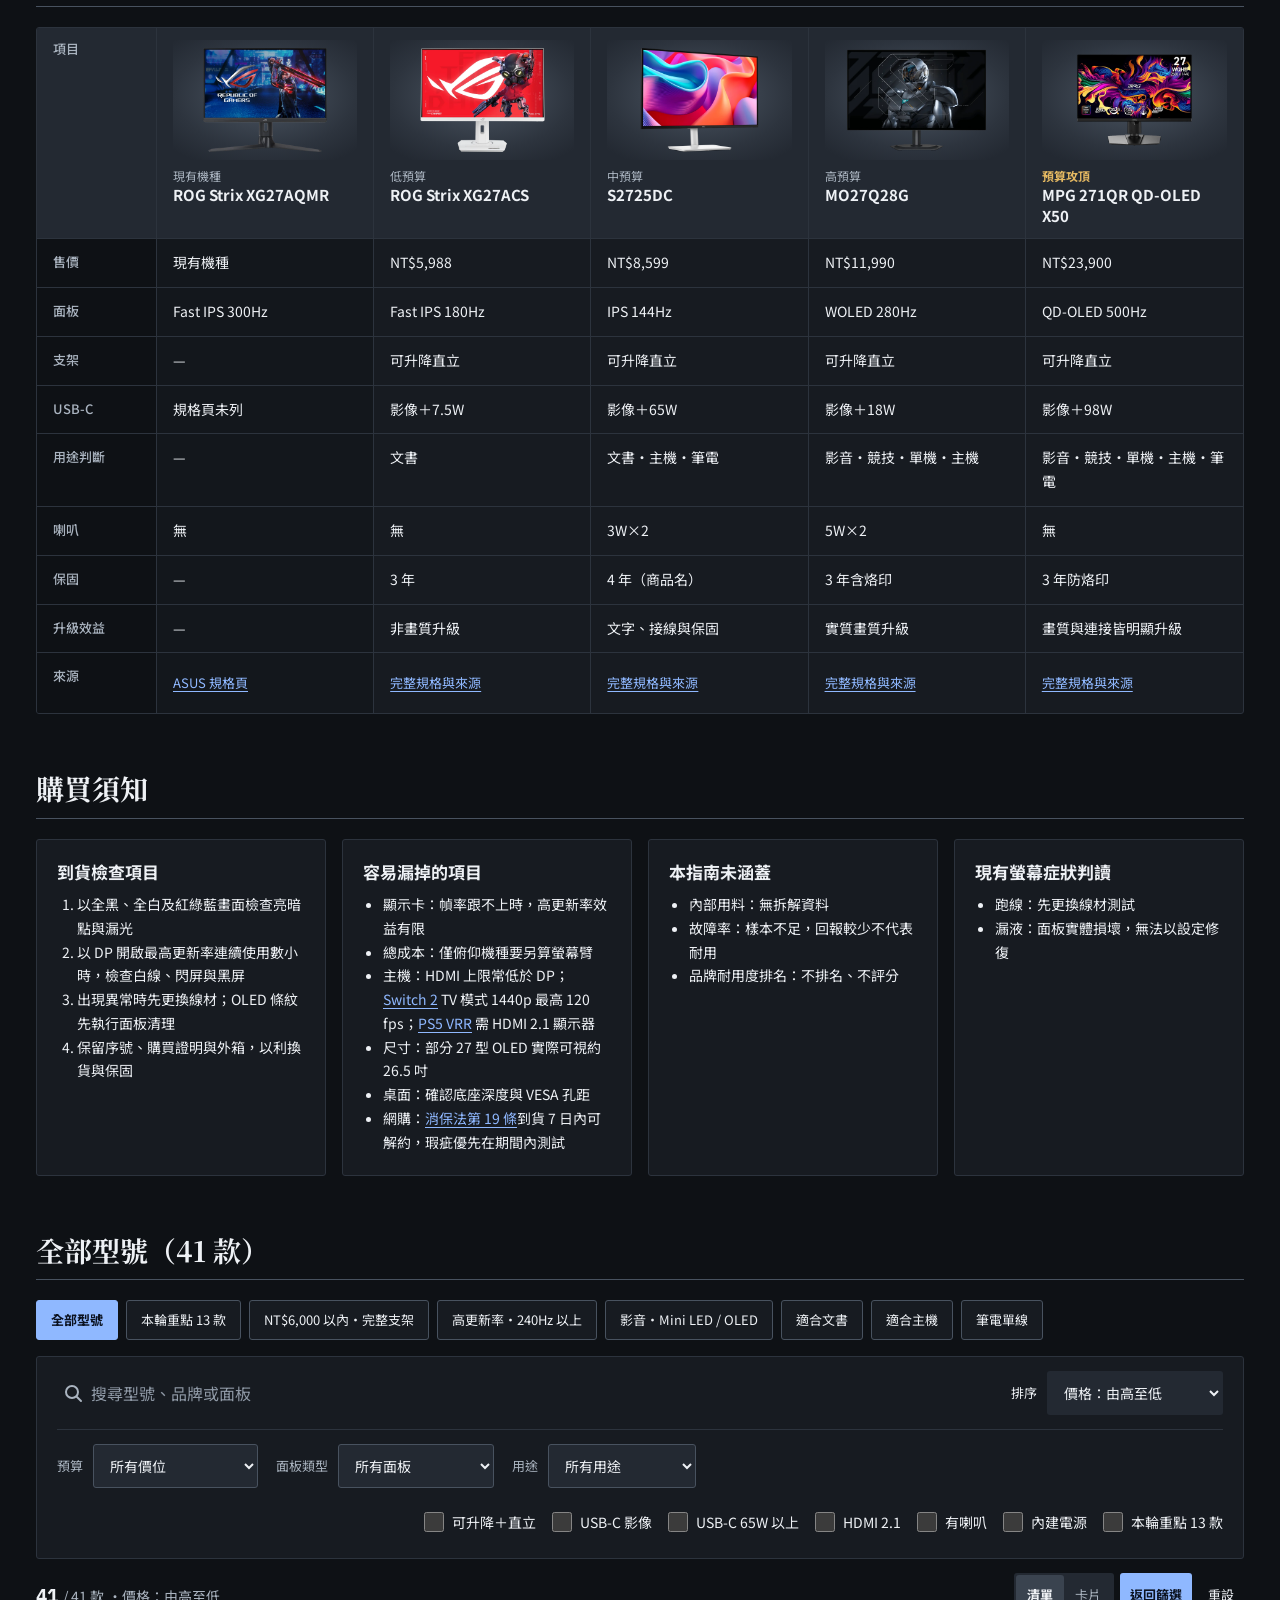
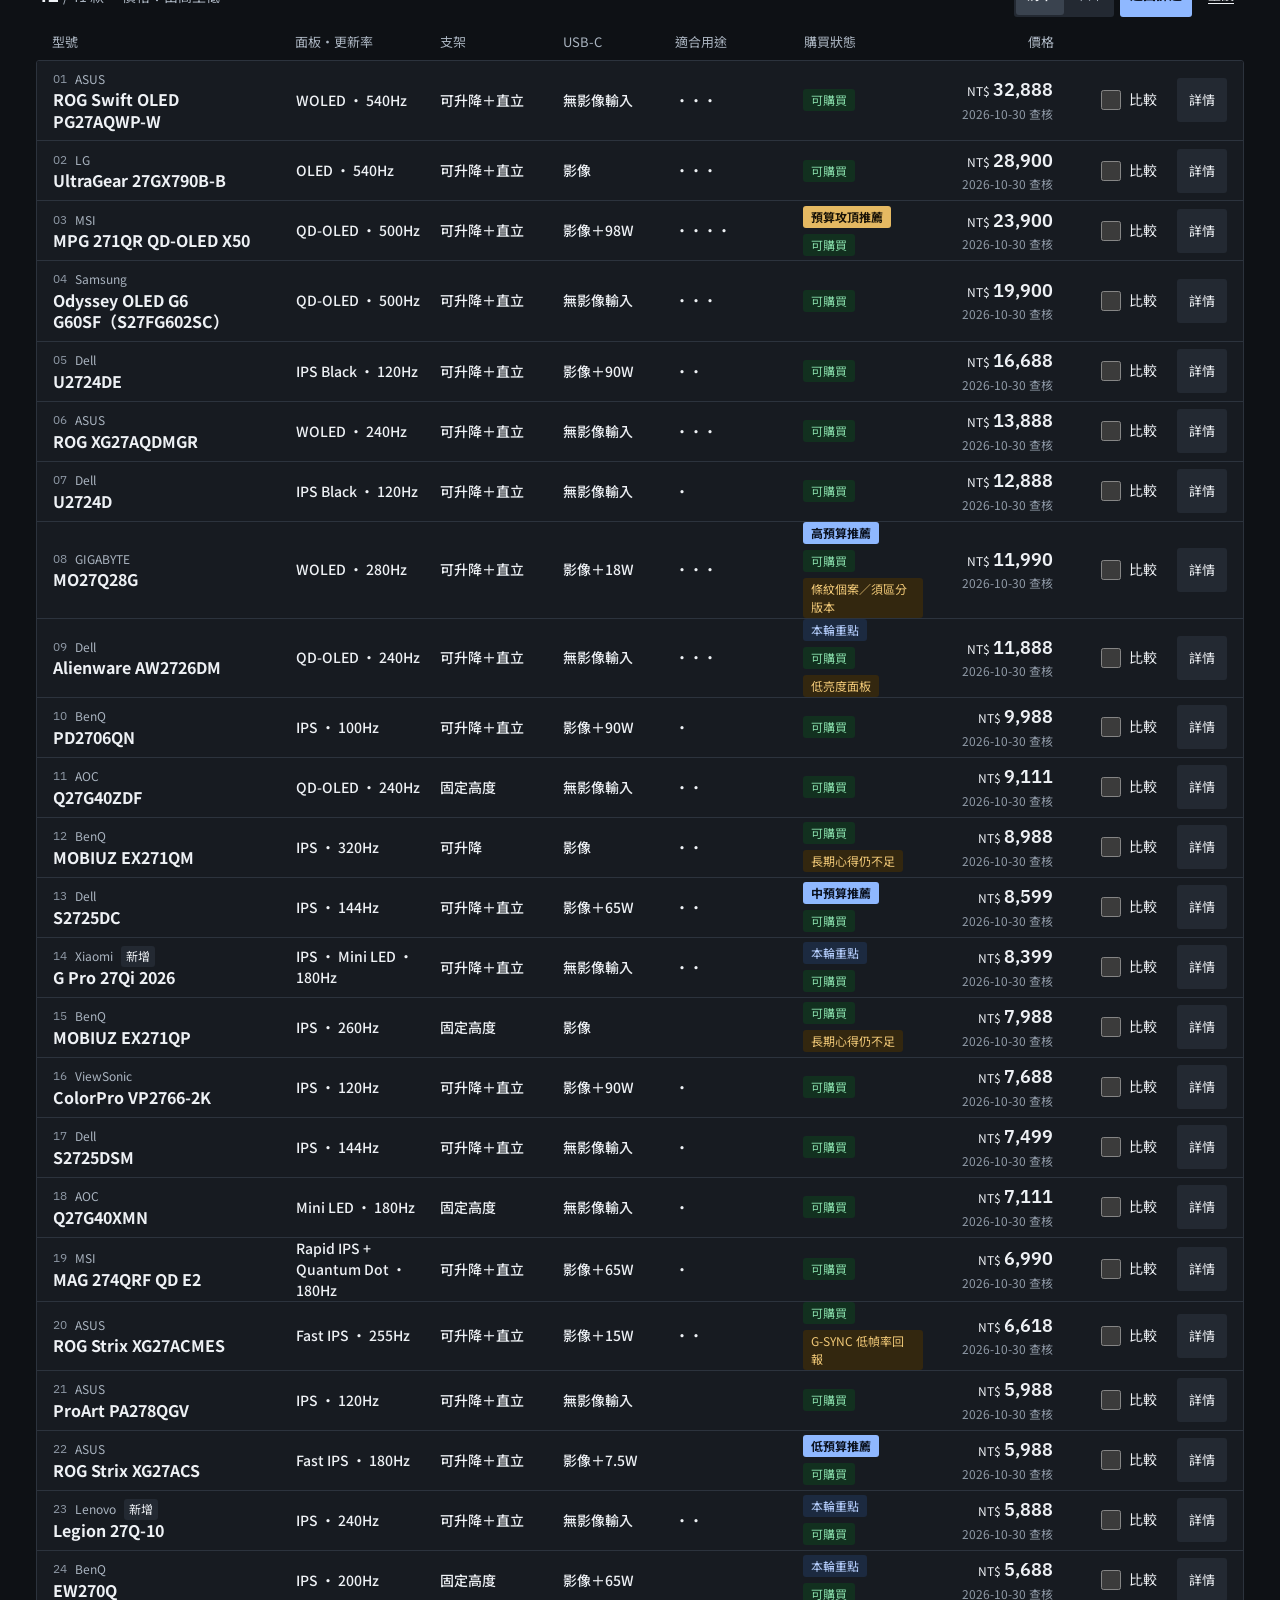
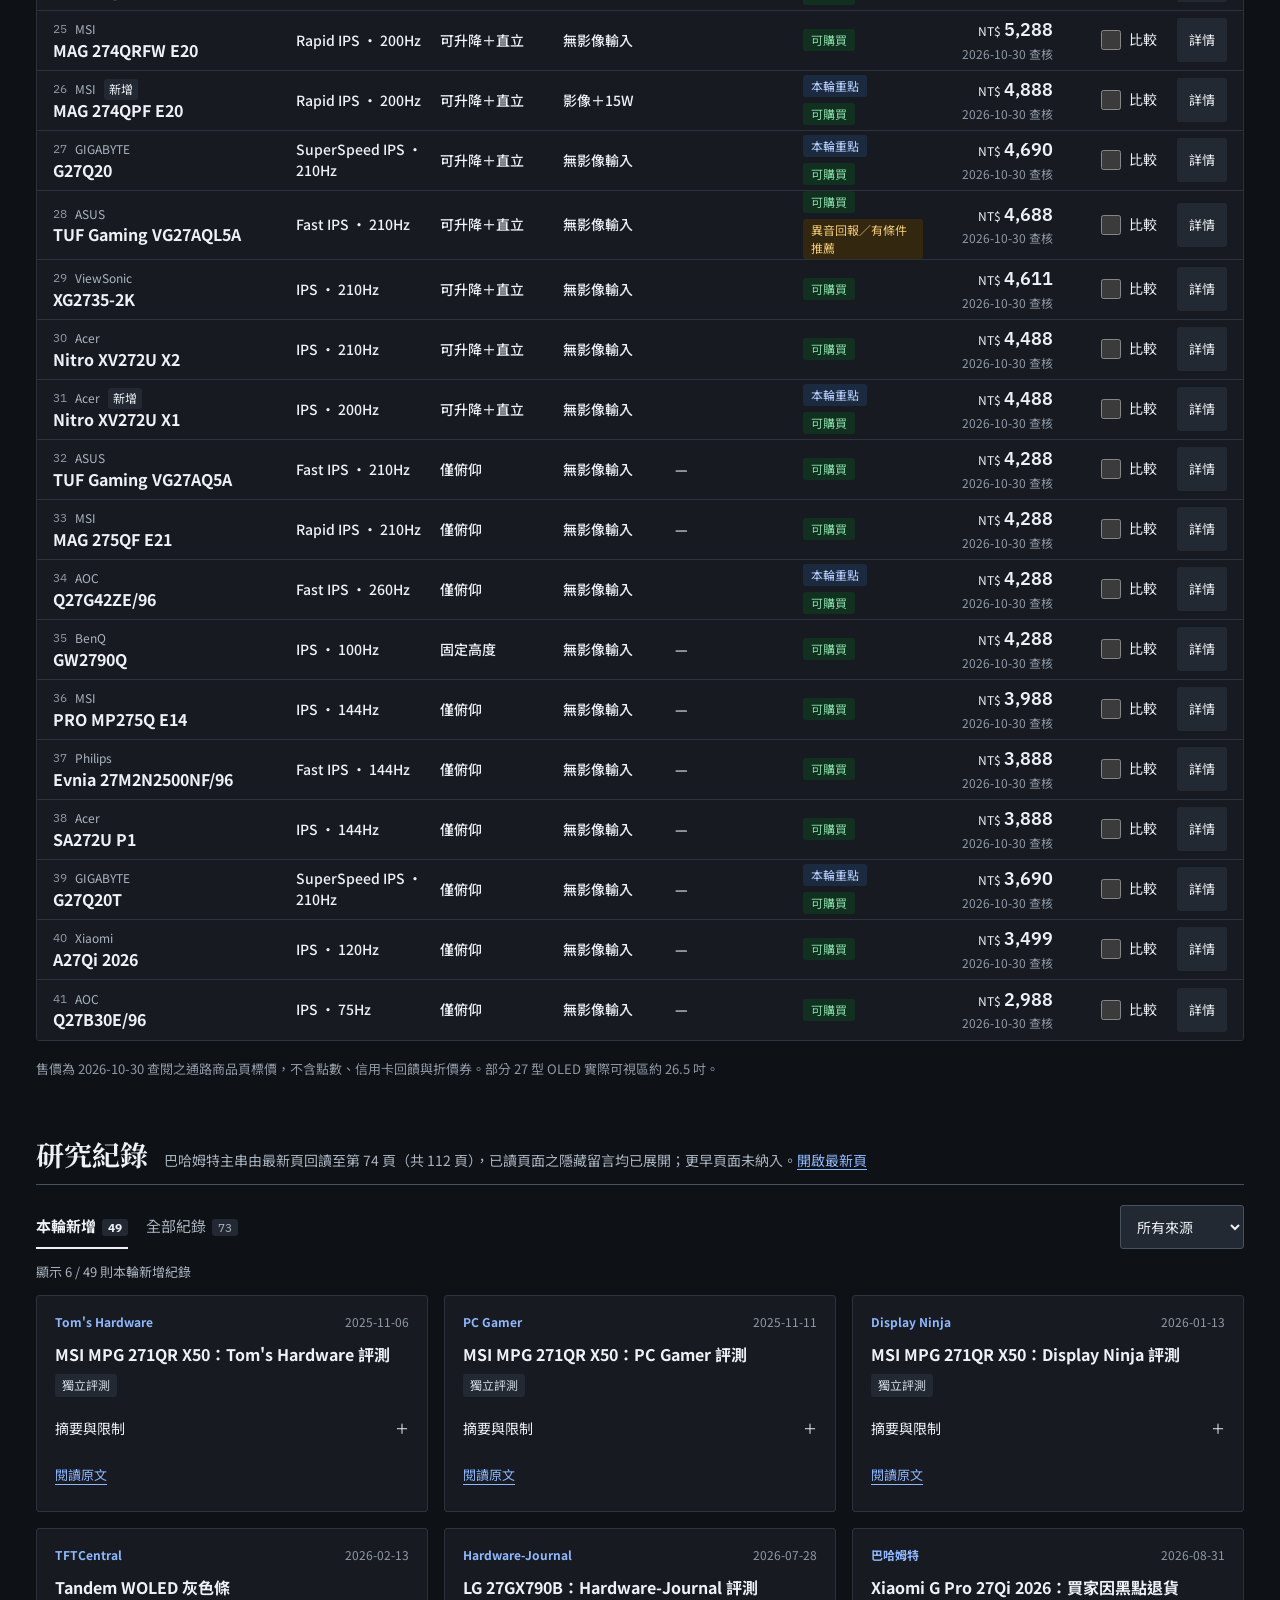
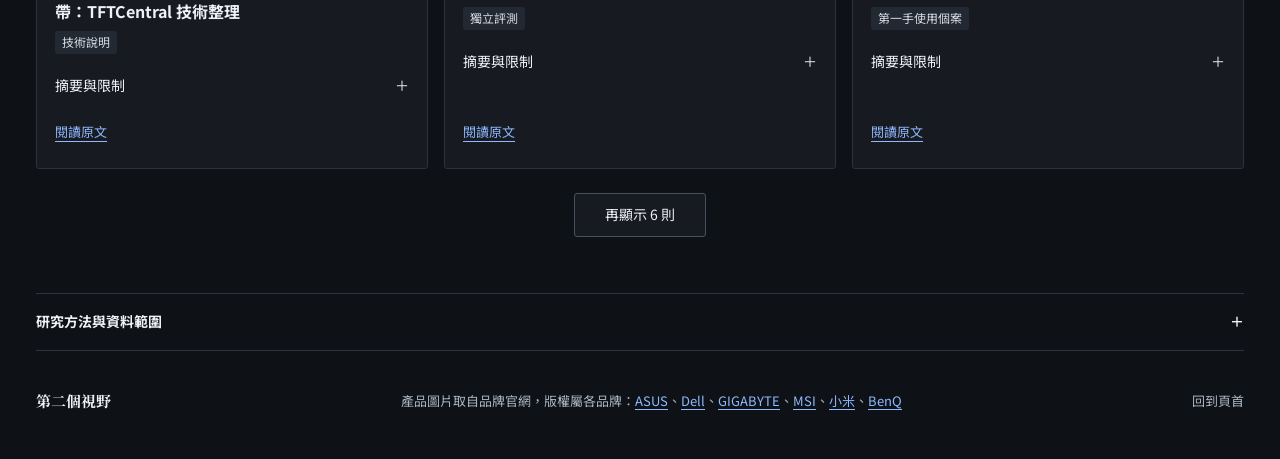
==== commit c8a70462: "第九輪：以買家角度全面優化 新增六種用途選購、41 款結構化規格、用途判斷、優缺點清單、面板優缺點與規格怎麼看；比較表分組並標示最高最低；修正三筆舊規格。  Co-Authored-By: Claud" ====
--- a/index.html
+++ b/index.html
@@ -5,12 +5,12 @@
 <meta name="viewport" content="width=device-width,initial-scale=1">
 <meta name="theme-color" content="#0e1115">
 <meta name="color-scheme" content="dark">
-<meta name="description" content="27 吋 QHD 平面顯示器選購指南：依低、中、高預算與預算攻頂提供建議型號，並收錄 41 款之售價、規格、保固、獨立實測與使用者回報。">
+<meta name="description" content="27 吋 QHD 平面顯示器選購指南：依低、中、高預算與預算攻頂提供建議型號，依文書、影音、遊戲、主機與筆電用途判斷適合機種，並收錄 41 款之售價、規格、優缺點、保固、獨立實測與使用者回報。">
 <title>第二個視野｜27 吋 QHD 平面顯示器選購指南</title>
 <link rel="preconnect" href="https://fonts.googleapis.com">
 <link rel="preconnect" href="https://fonts.gstatic.com" crossorigin>
 <link rel="stylesheet" href="https://fonts.googleapis.com/css2?family=IBM+Plex+Sans:wght@500;600&family=Noto+Sans+TC:wght@400;500;700&family=Noto+Serif+TC:wght@600;700&display=swap">
-<link rel="stylesheet" href="styles.css?v=8a">
+<link rel="stylesheet" href="styles.css?v=9a">
 </head>
 <body>
 <a class="skip" href="#picks">跳至推薦型號</a>
@@ -19,10 +19,11 @@
   <a class="brand" href="#top">第二個視野</a>
   <nav aria-label="主要導覽">
     <a href="#picks">推薦型號</a>
-    <a href="#decide">選購建議</a>
-    <a href="#versus">機種比較</a>
+    <a href="#decide">依用途選購</a>
+    <a href="#panels">面板優缺點</a>
+    <a href="#guide">規格怎麼看</a>
+    <a href="#catalog">全部型號</a>
     <a href="#check">購買須知</a>
-    <a href="#catalog">全部型號</a>
     <a href="#evidence">研究紀錄</a>
   </nav>
 </header>
@@ -33,7 +34,7 @@
     <div>
       <p class="hero-eyebrow">選購指南</p>
       <h1>27 吋 QHD 平面顯示器</h1>
-      <p class="hero-lead">依預算提供四項建議，並列出全部收錄型號的售價、規格與實測資料。</p>
+      <p class="hero-lead">先依預算或用途看建議，再用規格表比較全部收錄型號。</p>
     </div>
     <dl class="hero-stats">
       <div><dt>收錄型號</dt><dd><span data-bind="products">41</span> 款</dd></div>
@@ -50,9 +51,20 @@
 </section>
 
 <section id="decide" class="section wrap">
-  <h2>選購建議</h2>
+  <h2>依用途選購</h2>
   <div class="decide">
     <form class="decide-questions" id="decide-form">
+      <fieldset>
+        <legend>主要用途</legend>
+        <div class="choices">
+          <label><input type="radio" name="use" value="office" checked><span>文書與網頁</span></label>
+          <label><input type="radio" name="use" value="media"><span>影音與 HDR</span></label>
+          <label><input type="radio" name="use" value="fps"><span>競技遊戲</span></label>
+          <label><input type="radio" name="use" value="single"><span>單機大作</span></label>
+          <label><input type="radio" name="use" value="console"><span>PS5／Switch 2</span></label>
+          <label><input type="radio" name="use" value="laptop"><span>筆電單線</span></label>
+        </div>
+      </fieldset>
       <fieldset>
         <legend>預算上限</legend>
         <div class="choices">
@@ -62,23 +74,26 @@
           <label><input type="radio" name="budget" value="top"><span>NT$24,000 以內</span></label>
         </div>
       </fieldset>
-      <fieldset>
-        <legend>主要用途</legend>
-        <div class="choices">
-          <label><input type="radio" name="use" value="static" checked><span>文書與網頁</span></label>
-          <label><input type="radio" name="use" value="media"><span>影音與遊戲</span></label>
-        </div>
-      </fieldset>
-      <fieldset>
-        <legend>筆電單線連接</legend>
-        <div class="choices">
-          <label><input type="radio" name="laptop" value="no" checked><span>不需要</span></label>
-          <label><input type="radio" name="laptop" value="yes"><span>需要</span></label>
-        </div>
-      </fieldset>
     </form>
     <aside class="decide-result" id="decide-result" aria-live="polite" aria-label="建議結果"></aside>
   </div>
+  <div class="use-brief" id="use-brief"></div>
+</section>
+
+<section id="panels" class="section wrap">
+  <div class="section-head">
+    <h2>面板優缺點</h2>
+    <p>◎ 優勢　○ 可用　－ 非強項。此為面板通則，個別機種見規格與實測。<a href="https://www.rtings.com/monitor/learn/ips-vs-oled" target="_blank" rel="noopener">RTINGS：IPS 與 OLED</a> <a href="https://www.rtings.com/monitor/learn/mini-led-vs-oled" target="_blank" rel="noopener">Mini LED 與 OLED</a></p>
+  </div>
+  <div class="stack-table"><table id="panel-table" class="panel-table"></table></div>
+</section>
+
+<section id="guide" class="section wrap">
+  <div class="section-head">
+    <h2>規格怎麼看</h2>
+    <p>依買家最常比較的順序排列；可量化的項目可直接帶入全部型號篩選。</p>
+  </div>
+  <div class="stack-table"><table id="guide-table" class="guide-table"></table></div>
 </section>
 
 <section id="versus" class="section wrap">
@@ -104,6 +119,17 @@
         <li>出現異常時先更換線材；OLED 條紋先執行面板清理</li>
         <li>保留序號、購買證明與外箱，以利換貨與保固</li>
       </ol>
+    </article>
+    <article>
+      <h3>容易漏掉的項目</h3>
+      <ul>
+        <li>顯示卡：幀率跟不上時，高更新率效益有限</li>
+        <li>總成本：僅俯仰機種要另算螢幕臂</li>
+        <li>主機：HDMI 上限常低於 DP；<a href="https://www.nintendo.com/us/gaming-systems/switch-2/tech-specs/" target="_blank" rel="noopener">Switch 2</a> TV 模式 1440p 最高 120 fps；<a href="https://blog.playstation.com/2022/04/25/variable-refresh-rate-support-for-ps5-is-rolling-out-this-week/" target="_blank" rel="noopener">PS5 VRR</a> 需 HDMI 2.1 顯示器</li>
+        <li>尺寸：部分 27 型 OLED 實際可視約 26.5 吋</li>
+        <li>桌面：確認底座深度與 VESA 孔距</li>
+        <li>網購：<a href="https://law.moj.gov.tw/LawClass/LawAll.aspx?pcode=J0170001" target="_blank" rel="noopener">消保法第 19 條</a>到貨 7 日內可解約，瑕疵優先在期間內測試</li>
+      </ul>
     </article>
     <article>
       <h3>本指南未涵蓋</h3>
@@ -133,7 +159,10 @@
     <button type="button" class="scenario" data-scenario="shortlist" aria-pressed="false">本輪重點 <span data-bind="shortlist">13</span> 款</button>
     <button type="button" class="scenario" data-scenario="value" aria-pressed="false">NT$6,000 以內・完整支架</button>
     <button type="button" class="scenario" data-scenario="fps" aria-pressed="false">高更新率・240Hz 以上</button>
-    <button type="button" class="scenario" data-scenario="hdr" aria-pressed="false">HDR・Mini LED / OLED</button>
+    <button type="button" class="scenario" data-scenario="hdr" aria-pressed="false">影音・Mini LED / OLED</button>
+    <button type="button" class="scenario" data-scenario="office" aria-pressed="false">適合文書</button>
+    <button type="button" class="scenario" data-scenario="console" aria-pressed="false">適合主機</button>
+    <button type="button" class="scenario" data-scenario="laptop" aria-pressed="false">筆電單線</button>
   </div>
 
   <div class="filter-box" id="filter-box">
@@ -159,8 +188,10 @@
           <option value="all">所有價位</option>
           <option value="4000">NT$4,000 以下</option>
           <option value="6000">NT$6,000 以下</option>
-          <option value="10000">NT$10,000 以下</option>
-          <option value="premium">NT$10,000 以上</option>
+          <option value="9000">NT$9,000 以下</option>
+          <option value="12000">NT$12,000 以下</option>
+          <option value="24000">NT$24,000 以下</option>
+          <option value="premium">NT$12,000 以上</option>
         </select>
       </div>
       <div class="field">
@@ -172,9 +203,25 @@
           <option value="OLED">OLED</option>
         </select>
       </div>
+      <div class="field">
+        <label for="use-filter">用途</label>
+        <select id="use-filter">
+          <option value="all">所有用途</option>
+          <option value="office">適合文書</option>
+          <option value="media">適合影音</option>
+          <option value="fps">適合競技</option>
+          <option value="single">適合單機大作</option>
+          <option value="console">適合主機</option>
+          <option value="laptop">適合筆電單線</option>
+        </select>
+      </div>
       <div class="checks">
         <label><input id="stand" type="checkbox">可升降＋直立</label>
         <label><input id="usbc" type="checkbox">USB-C 影像</label>
+        <label><input id="usbc65" type="checkbox">USB-C 65W 以上</label>
+        <label><input id="hdmi21" type="checkbox">HDMI 2.1</label>
+        <label><input id="speaker" type="checkbox">有喇叭</label>
+        <label><input id="internal-power" type="checkbox">內建電源</label>
         <label><input id="only-picked" type="checkbox"><span>本輪重點 <span data-bind="shortlist">13</span> 款</span></label>
       </div>
     </div>
@@ -192,7 +239,7 @@
     </div>
   </div>
   <div id="active-filters" class="active-filters"></div>
-  <div class="list-head" id="list-head" aria-hidden="true"><span>型號</span><span>面板・更新率</span><span>支架</span><span>USB-C</span><span>購買狀態</span><span>價格</span><span></span></div>
+  <div class="list-head" id="list-head" aria-hidden="true"><span>型號</span><span>面板・更新率</span><span>支架</span><span>USB-C</span><span>適合用途</span><span>購買狀態</span><span>價格</span><span></span></div>
   <div class="product-list compact" id="product-list"></div>
   <noscript><p class="empty">此頁的篩選與型號清單需要 JavaScript；完整資料可下載 <a href="research-data.json">research-data.json</a>。</p></noscript>
   <p class="scope-note">售價為 <span data-bind="reviewDate">2026-10-30</span> 查閱之通路商品頁標價，不含點數、信用卡回饋與折價券。部分 27 型 OLED 實際可視區約 26.5 吋。</p>
@@ -231,7 +278,7 @@
     <div>
       <p>本指南收錄 <span data-bind="products">41</span> 款型號、<span data-bind="notes">73</span> 則研究紀錄、<span data-bind="shortlist">13</span> 款本輪重點。<span data-bind="reviewScope"></span>討論日期依來源，以台灣時間記錄；部分較早來源來自搜尋快取或僅展開部分留言。</p>
       <p>巴哈姆特主串回讀第 <span data-bind="pageNewest">185</span>–<span data-bind="pageOldest">74</span> 頁（<span data-bind="commentsFrom">2025-07</span> 起）：<span data-bind="posts">2043</span> 篇未刪回文、<span data-bind="visibleComments">6167</span> 則頁面可見留言，另展開 <span data-bind="expandedComments">4121</span> 則隱藏留言；另補讀 <span data-bind="otherPages">23</span> 個相關討論頁。留言以關鍵字篩選後人工閱讀，並非逐則讀完；第 73 頁以前未讀，已刪文無法讀取。重複推薦不視為不同買家的共識。</p>
-      <p>資料範圍為支架、接口、電源形式、保固條款、第三方購機實測與論壇具體個案。收錄條件為 27 型級距、2560×1440、平面、台灣通路新品；不同尾碼、年份與面板版本分開記錄，不含曲面、4K 與二手品。本指南未進行購機實測或拆解，不含返利連結，也不提供綜合評分。</p>
+      <p>資料範圍為支架、接口、電源形式、保固條款、第三方購機實測與論壇具體個案。用途判斷與優缺點由規格依公開規則推導，並非實測評分；查無資料的規格標示「未查得」。收錄條件為 27 型級距、2560×1440、平面、台灣通路新品；不同尾碼、年份與面板版本分開記錄，不含曲面、4K 與二手品。本指南未進行購機實測或拆解，不含返利連結，也不提供綜合評分。</p>
       <p>購買狀態以查核日商品頁的購買按鈕判定。個案不代表整體故障率；轉述、同一使用者跨串回覆與活動討論不視為獨立長期心得。</p>
       <a href="research-data.json" download>下載完整研究資料（JSON）</a>
     </div>
@@ -270,7 +317,7 @@
   <p class="dialog-foot">查核來源列於表格末端。</p>
 </dialog>
 
-<script src="data.js?v=8a"></script>
-<script src="app.js?v=8a"></script>
+<script src="data.js?v=9a"></script>
+<script src="app.js?v=9a"></script>
 </body>
 </html>
--- a/styles.css
+++ b/styles.css
@@ -216,8 +216,36 @@
 .decide-actions { display: flex; flex-wrap: wrap; gap: 8px; margin-top: auto; padding-top: 14px; }
 .decide-actions > * { flex: 1 1 130px; }
 
+.decide-fit { margin-top: 6px; font-size: var(--fs-note); color: var(--muted); }
+.decide-fit.fit-good { color: var(--ok-ink); }
+.decide-fit.fit-no { color: var(--warn-ink); }
+.use-brief { display: grid; grid-template-columns: minmax(0, 1.2fr) minmax(0, 1fr); gap: 16px 32px; margin-top: 16px; padding: 18px 20px; border: 1px solid var(--line); border-radius: var(--radius); background: var(--card); font-size: var(--fs-note); }
+.use-brief h3 { margin-bottom: 6px; font-size: var(--fs-body); }
+.use-brief ul { margin: 0; padding-left: 20px; }
+.use-brief p { color: var(--muted); }
+.use-all { margin-top: 10px; text-align: left; }
+
+/* ---------- 面板優缺點、規格怎麼看 ---------- */
+.stack-table { overflow: hidden; border: 1px solid var(--line); border-radius: var(--radius); background: var(--card); }
+.stack-table table { width: 100%; border-collapse: collapse; font-size: var(--fs-note); line-height: 1.65; }
+.stack-table th, .stack-table td { padding: 12px 14px; border-bottom: 1px solid var(--line); text-align: left; vertical-align: top; }
+.stack-table tbody tr:last-child > * { border-bottom: 0; }
+.stack-table thead th { background: var(--soft); font-size: var(--fs-small); font-weight: 500; color: var(--muted); white-space: nowrap; }
+.stack-table tbody th { font-size: var(--fs-body); font-weight: 700; }
+.stack-table tbody th small { display: block; font-size: var(--fs-micro); font-weight: 400; color: var(--muted); }
+.panel-table th:first-child { width: 150px; }
+.panel-table .mark { width: 56px; font-family: var(--figure); font-size: 18px; line-height: 1.3; text-align: center; }
+.panel-table thead th:nth-child(2), .panel-table thead th:nth-child(3), .panel-table thead th:nth-child(4) { text-align: center; }
+.panel-table td:last-child { white-space: nowrap; }
+.guide-table th:first-child { width: 124px; }
+.guide-table td:last-child { width: 190px; }
+.link-button { min-height: 36px; padding: 2px 0; color: var(--accent); font-size: var(--fs-note); text-align: left; text-decoration: underline; text-underline-offset: 3px; }
+.link-button:hover { color: var(--accent-hover); }
+.guide-count { display: inline-block; padding-top: 6px; color: var(--muted); }
+
 /* ---------- 購買須知 ---------- */
-.check-grid { display: grid; grid-template-columns: repeat(3, minmax(0, 1fr)); gap: 16px; }
+.check-grid { display: grid; grid-template-columns: repeat(4, minmax(0, 1fr)); gap: 16px; }
+.check-grid a { color: var(--accent); text-decoration: underline; text-underline-offset: 3px; }
 .check-grid article { min-width: 0; padding: 20px; border: 1px solid var(--line); border-radius: var(--radius); background: var(--card); }
 .check-grid h3 { margin-bottom: 8px; font-size: 17px; }
 .check-grid ul, .check-grid ol { margin: 0; padding-left: 20px; font-size: var(--fs-note); }
@@ -292,7 +320,7 @@
 .badge.tier-badge-top { background: var(--gold); color: var(--on-gold); }
 .badge.stock-ok { background: var(--ok-bg); color: var(--ok-ink); }
 .badge.stock-out { background: var(--out-bg); color: var(--out-ink); }
-.spec-chips { display: grid; grid-template-columns: repeat(3, minmax(0, 1fr)); gap: 12px; padding: 16px 22px 0; }
+.spec-chips { display: grid; grid-template-columns: repeat(4, minmax(0, 1fr)); gap: 12px; padding: 16px 22px 0; }
 .spec-chips > div { padding-left: 13px; border-left: 1px solid var(--line); }
 .spec-chips > div:first-child { padding-left: 0; border: 0; }
 .spec-chips span { display: block; margin-bottom: 2px; font-size: var(--fs-micro); color: var(--faint); }
@@ -307,7 +335,19 @@
 .product-detail h4:first-child { margin-top: 0; }
 .product-detail p { font-size: var(--fs-note); line-height: 1.8; color: var(--muted); overflow-wrap: break-word; }
 .product-detail p a { display: inline-block; margin-block: -10px; padding-block: 10px; color: var(--accent); text-decoration: underline; text-underline-offset: 3px; }
-.detail-spec { display: grid; grid-template-columns: 72px minmax(0, 1fr); gap: 6px 10px; margin: 16px 0 0; font-size: var(--fs-note); line-height: 1.6; }
+.fit-row { display: flex; flex-wrap: wrap; gap: 6px; margin: 4px 0 0; padding: 0; list-style: none; }
+.fit { display: inline-flex; align-items: center; gap: 5px; padding: 2px 9px; border-radius: var(--radius); background: var(--soft); color: var(--muted); font-size: var(--fs-small); }
+.fit-mark { font-family: var(--figure); }
+.fit-good { background: var(--ok-bg); color: var(--ok-ink); }
+.fit-ok { color: var(--ink-2); }
+.use-list span { white-space: nowrap; }
+.pros-cons { display: grid; grid-template-columns: repeat(2, minmax(0, 1fr)); gap: 0 24px; margin-top: 12px; }
+.pros-cons h4 { margin-top: 16px; }
+.pros-cons ul { margin: 0; padding-left: 18px; font-size: var(--fs-note); line-height: 1.75; color: var(--ink-2); }
+.spec-group-title { margin-top: 16px; padding-top: 10px; border-top: 1px solid var(--line); color: var(--accent-ink) !important; }
+.detail-shot + .spec-group-title { margin-top: 0; padding-top: 0; border-top: 0; }
+.spec-group-title + .detail-spec { margin-top: 6px; }
+.detail-spec { display: grid; grid-template-columns: 92px minmax(0, 1fr); gap: 6px 10px; margin: 16px 0 0; font-size: var(--fs-note); line-height: 1.6; }
 .detail-spec dt { color: var(--faint); }
 .detail-spec dd { margin: 0; overflow-wrap: anywhere; }
 .source-links { display: flex; flex-wrap: wrap; gap: 0 14px; margin-top: 16px; padding-top: 8px; border-top: 1px solid var(--line); }
@@ -330,13 +370,13 @@
 @media (min-width: 1051px) {
   .list-head, .product-list.compact .product {
     display: grid;
-    grid-template-columns: minmax(0, 2.2fr) minmax(0, 1.3fr) minmax(0, 1fr) minmax(0, .9fr) minmax(0, 1.2fr) 124px 168px;
+    grid-template-columns: minmax(0, 2.1fr) minmax(0, 1.2fr) minmax(0, 1fr) minmax(0, .9fr) minmax(0, 1.05fr) minmax(0, 1.1fr) 116px 160px;
     column-gap: 14px;
     align-items: center;
     padding: 0 16px;
   }
   .list-head { padding-block: 6px; font-size: var(--fs-small); color: var(--muted); }
-  .list-head span:nth-child(6) { text-align: right; }
+  .list-head span:nth-child(7) { text-align: right; }
   .product-list.compact { grid-template-columns: minmax(0, 1fr); gap: 0; border: 1px solid var(--line); border-radius: var(--radius); overflow: hidden; }
   .product-list.compact .product { min-height: 60px; border: 0; border-bottom: 1px solid var(--line); border-radius: 0; }
   .product-list.compact .product:last-child { border-bottom: 0; }
@@ -351,11 +391,12 @@
   .product-list.compact .spec-chips > div:nth-child(1) { grid-column: 2; }
   .product-list.compact .spec-chips > div:nth-child(2) { grid-column: 3; }
   .product-list.compact .spec-chips > div:nth-child(3) { grid-column: 4; }
-  .product-list.compact .badges { grid-column: 5; grid-row: 1; padding: 0; }
-  .product-list.compact .price-col { grid-column: 6; grid-row: 1; }
+  .product-list.compact .spec-chips > div:nth-child(4) { grid-column: 5; }
+  .product-list.compact .badges { grid-column: 6; grid-row: 1; padding: 0; }
+  .product-list.compact .price-col { grid-column: 7; grid-row: 1; }
   .product-list.compact .price { font-size: 18px; }
   .product-list.compact .price-date { font-size: var(--fs-micro); white-space: nowrap; }
-  .product-list.compact .product-actions { grid-column: 7; grid-row: 1; justify-content: flex-end; padding: 0; }
+  .product-list.compact .product-actions { grid-column: 8; grid-row: 1; justify-content: flex-end; padding: 0; }
   .product-list.compact .product-detail { grid-column: 1 / -1; grid-row: 2; display: grid; grid-template-columns: minmax(0, 1.4fr) minmax(0, 1fr); gap: 28px; margin: 0 -16px; }
   .product-list.compact .product-detail h4:first-child { margin-top: 0; }
   .product-detail .source-links { margin-top: 12px; }
@@ -449,6 +490,10 @@
 .table-scroll thead th:first-child { z-index: 3; background: var(--soft); }
 .table-frame.can-left .table-scroll th:first-child { box-shadow: 4px 0 8px -3px #000a; }
 .table-scroll tbody tr:last-child > * { border-bottom: 0; }
+.table-scroll .group-row th { position: static; width: auto; padding: 8px 16px; background: var(--inset); color: var(--accent-ink); font-size: var(--fs-small); font-weight: 700; }
+.table-scroll .group-row th span { position: sticky; left: 16px; }
+.table-scroll td.is-best { background: var(--ok-bg); }
+.best-tag { display: inline-block; margin-left: 4px; padding: 0 5px; border-radius: 3px; background: var(--ok-ink); color: #06140c; font-size: var(--fs-micro); font-weight: 700; white-space: nowrap; }
 .table-scroll td:last-child, .table-scroll thead th:last-child { border-right: 0; }
 .table-scroll td a { display: flex; align-items: center; min-height: 36px; font-size: var(--fs-small); color: var(--accent); text-decoration: underline; text-underline-offset: 3px; }
 .dialog-foot { margin-top: 8px; font-size: var(--fs-small); color: var(--muted); }
@@ -488,7 +533,9 @@
   .top nav a { padding: 0 7px; }
   .wrap { padding-left: 24px; padding-right: 24px; }
   .hero-stats > div:first-child { padding-left: 0; border-left: 0; }
-  .check-grid { grid-template-columns: minmax(0, 1fr); }
+  .check-grid { grid-template-columns: repeat(2, minmax(0, 1fr)); }
+  .use-brief { grid-template-columns: minmax(0, 1fr); }
+  .guide-table td:last-child { width: 150px; }
   .tier-shot { height: 240px; }
   .checks { margin-left: 0; }
   .product-header, .badges, .spec-chips, .verdict, .product-actions, .product-detail { padding-left: 18px; padding-right: 18px; }
@@ -521,6 +568,18 @@
   .tier-nav { grid-template-columns: repeat(2, minmax(0, 1fr)); }
   .tier-shot { height: 200px; }
   .decide-result { flex-direction: column; }
+  .check-grid { grid-template-columns: minmax(0, 1fr); }
+  .pros-cons { grid-template-columns: minmax(0, 1fr); row-gap: 12px; }
+  .stack-table thead { position: absolute; width: 1px; height: 1px; overflow: hidden; clip: rect(0, 0, 0, 0); }
+  .stack-table table, .stack-table tbody, .stack-table tr { display: block; }
+  .stack-table tr { padding: 12px 14px; border-bottom: 1px solid var(--line); }
+  .stack-table tbody tr:last-child { border-bottom: 0; }
+  .stack-table th, .stack-table td { display: block; width: auto !important; padding: 0; border: 0; }
+  .stack-table tbody th { margin-bottom: 6px; }
+  .stack-table td { margin-top: 6px; }
+  .stack-table td::before { content: attr(data-label); display: block; font-size: var(--fs-micro); color: var(--faint); }
+  .panel-table .mark { display: inline-block; width: 31%; margin-top: 0; font-size: 18px; text-align: left; }
+  .panel-table .mark::before { font-family: var(--sans); }
   .decide-shot { flex: none; height: 180px; min-height: 0; }
 
   .section { padding-top: 44px; }
@@ -530,8 +589,8 @@
   .tier h3 { font-size: 20px; }
   .decide-body { padding: 18px 16px; }
 
-  .scenario-row { flex-wrap: nowrap; gap: 6px; margin: 0 -16px 12px; padding: 0 16px 4px; overflow-x: auto; scrollbar-width: none; }
-  .scenario { flex-shrink: 0; min-height: var(--tap); padding: 6px 14px; font-size: var(--fs-note); }
+  .scenario-row { gap: 6px; margin-bottom: 12px; }
+  .scenario { min-height: var(--tap); padding: 6px 12px; font-size: var(--fs-note); }
   .filter-box { padding: 10px 12px; }
   .filter-main { flex-wrap: wrap; gap: 8px; }
   .search-wrap { flex-basis: 100%; padding-bottom: 6px; border-bottom: 1px solid var(--line); }
@@ -590,7 +649,6 @@
 @media (max-width: 370px) {
   .wrap { padding-left: 14px; padding-right: 14px; }
   .top { padding-left: 14px; padding-right: 14px; }
-  .scenario-row { margin-left: -14px; margin-right: -14px; padding-left: 14px; padding-right: 14px; }
   .tier-body { padding: 14px 14px 6px; }
   .tier-more { margin: 0 -14px; padding: 0 14px; }
   .product-header, .badges, .spec-chips, .verdict, .product-actions, .product-detail, .product-list.compact .spec-chips { padding-left: 14px; padding-right: 14px; }
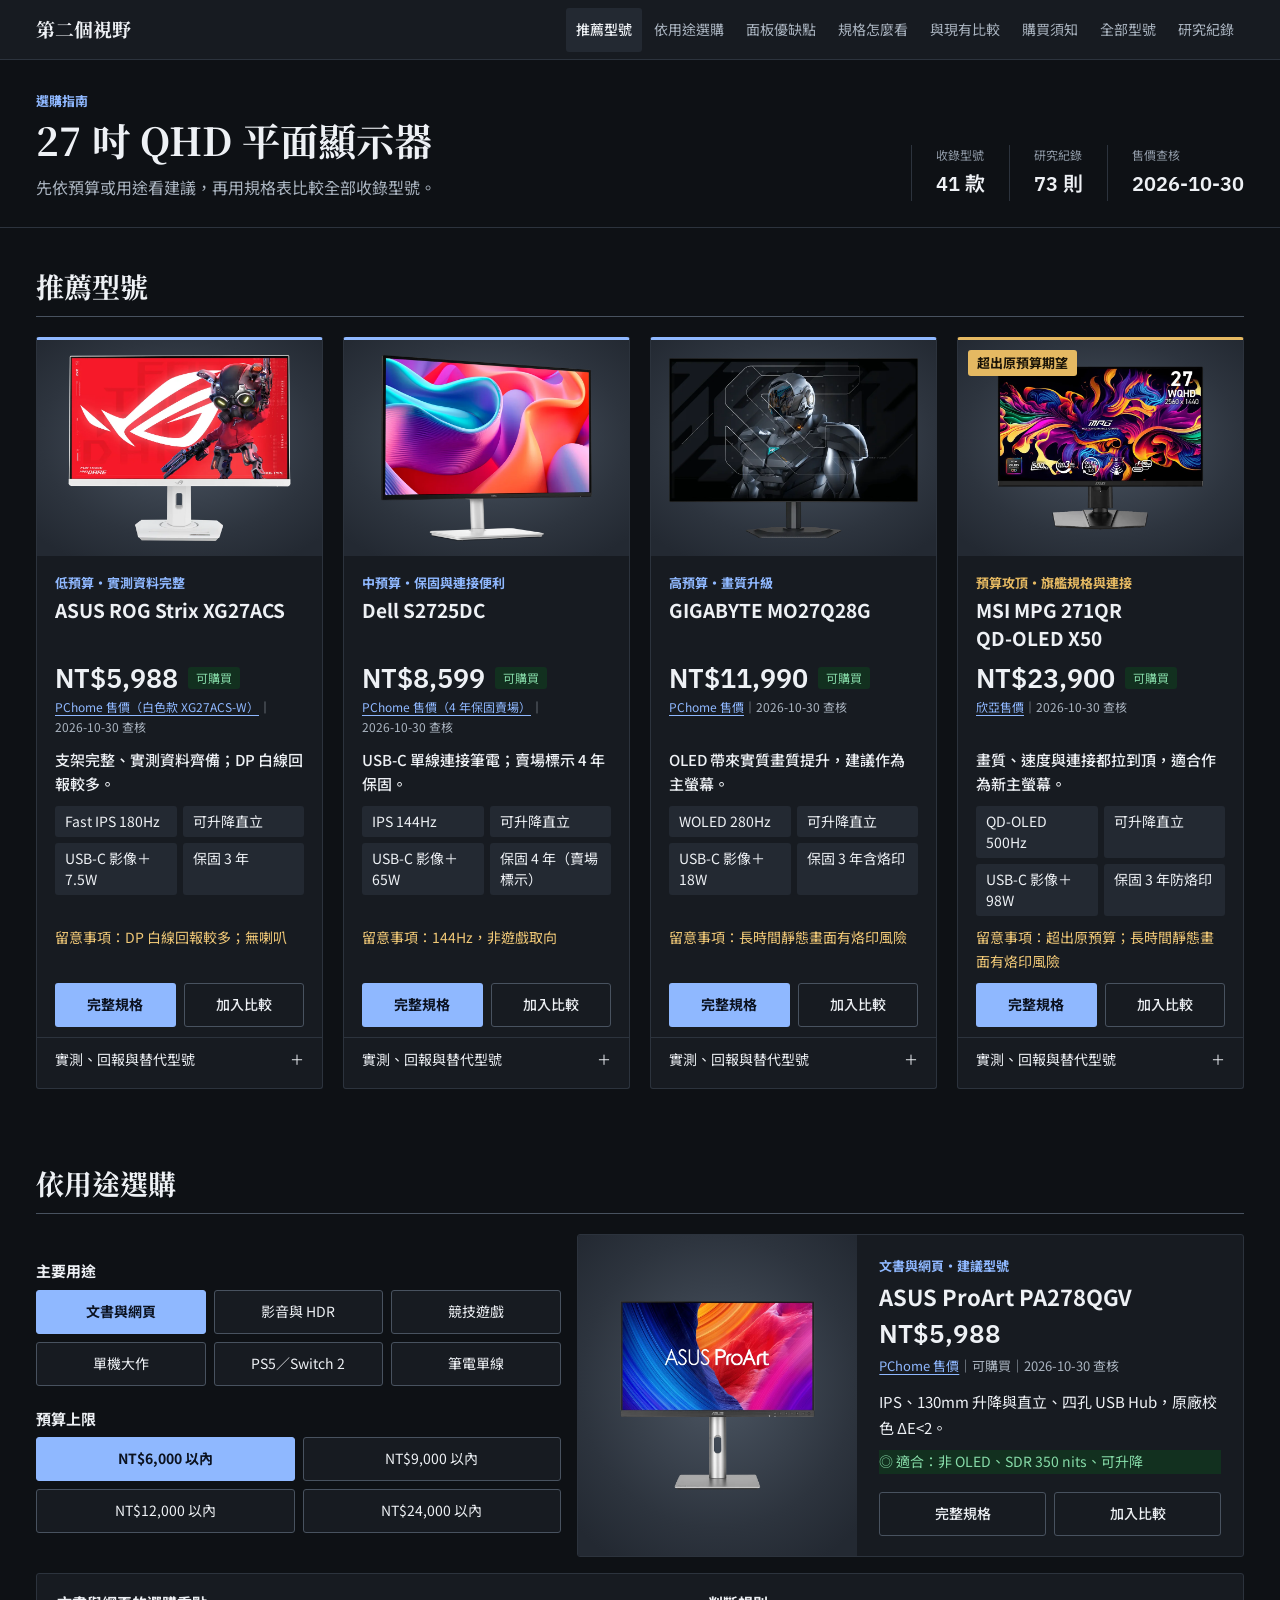
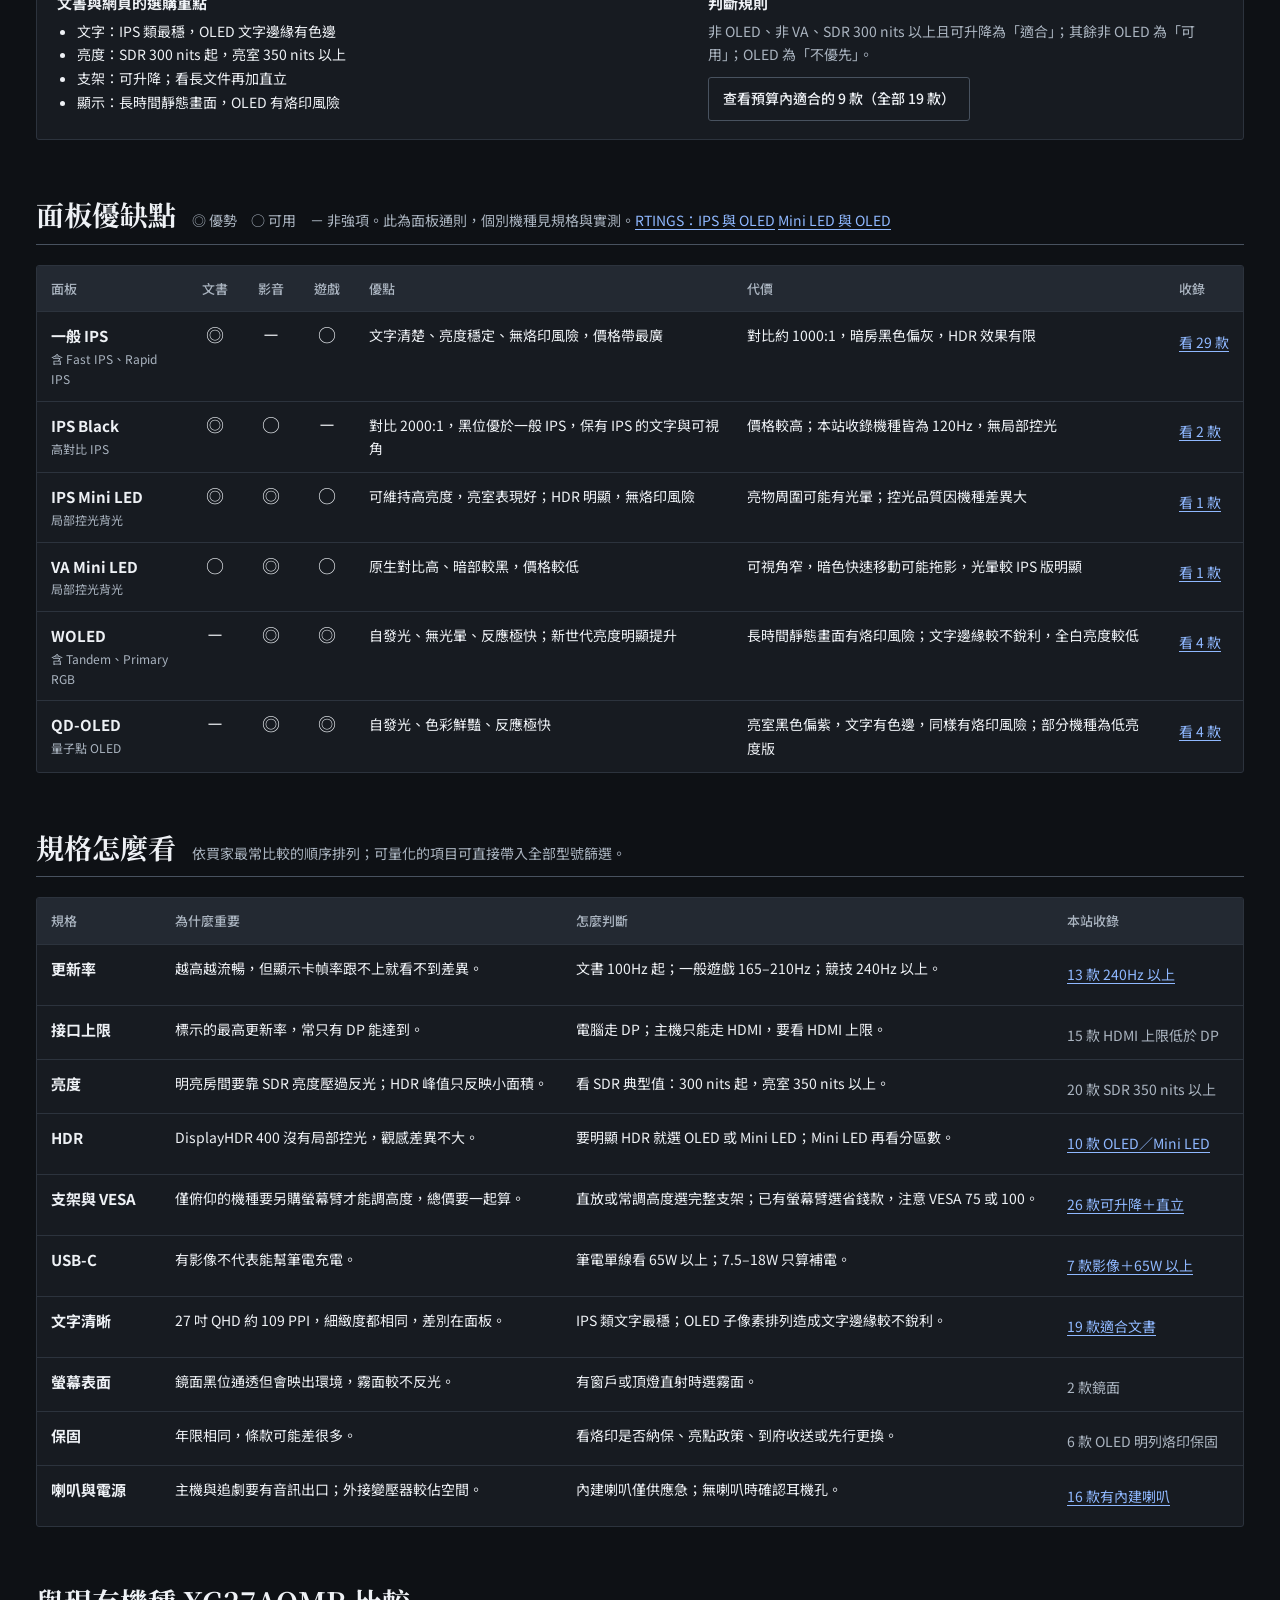
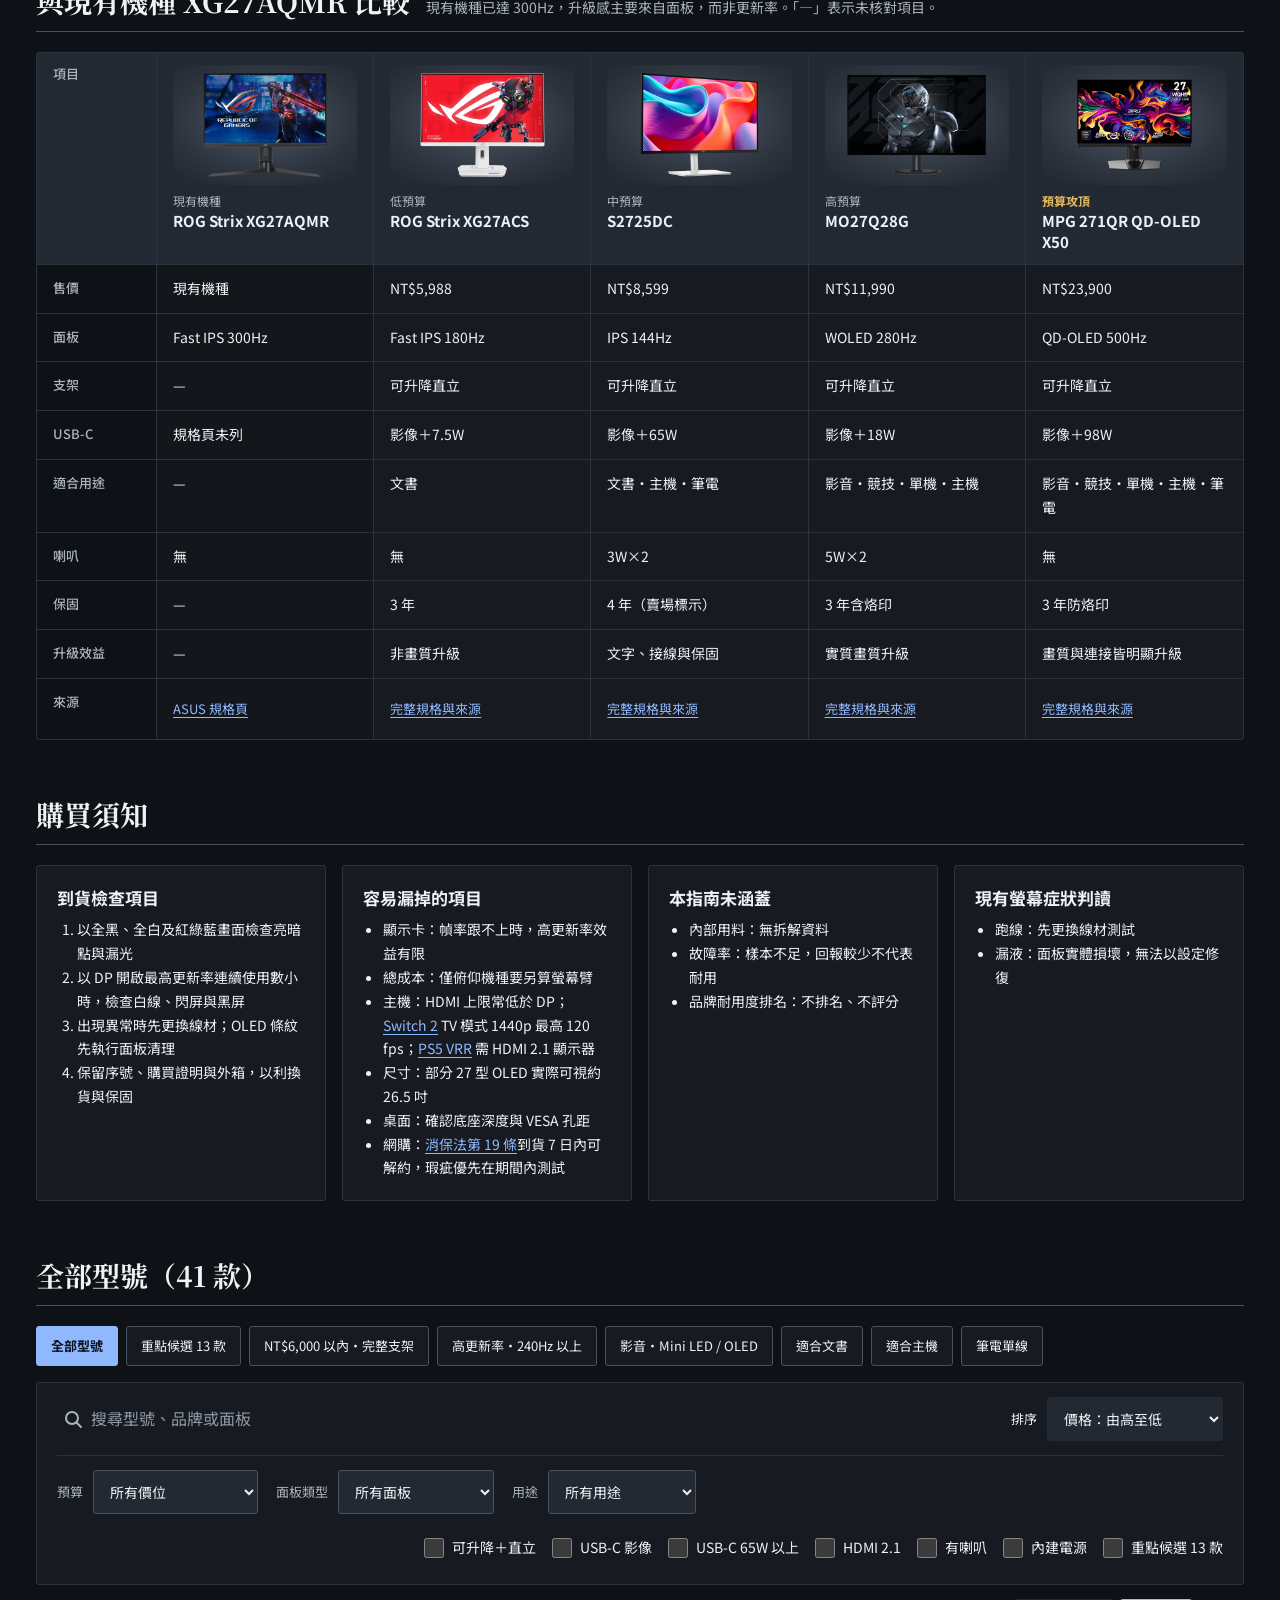
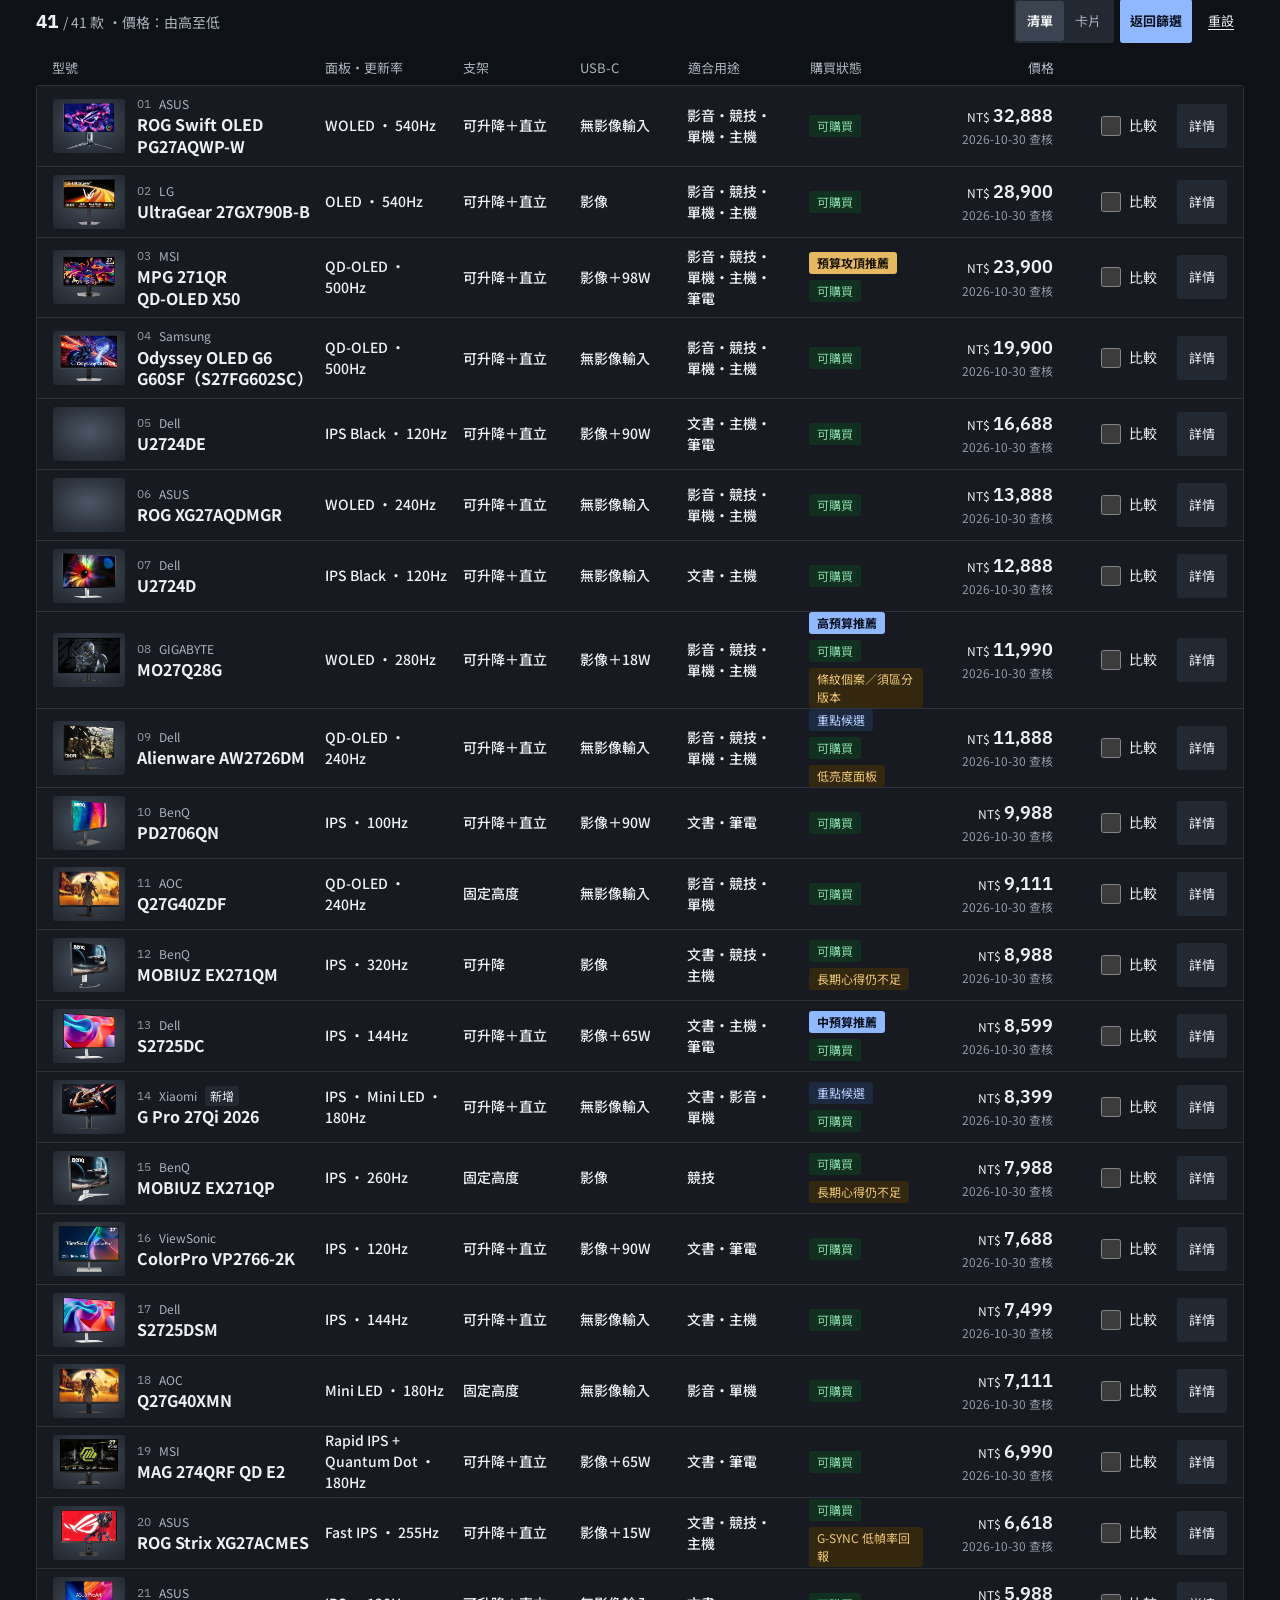
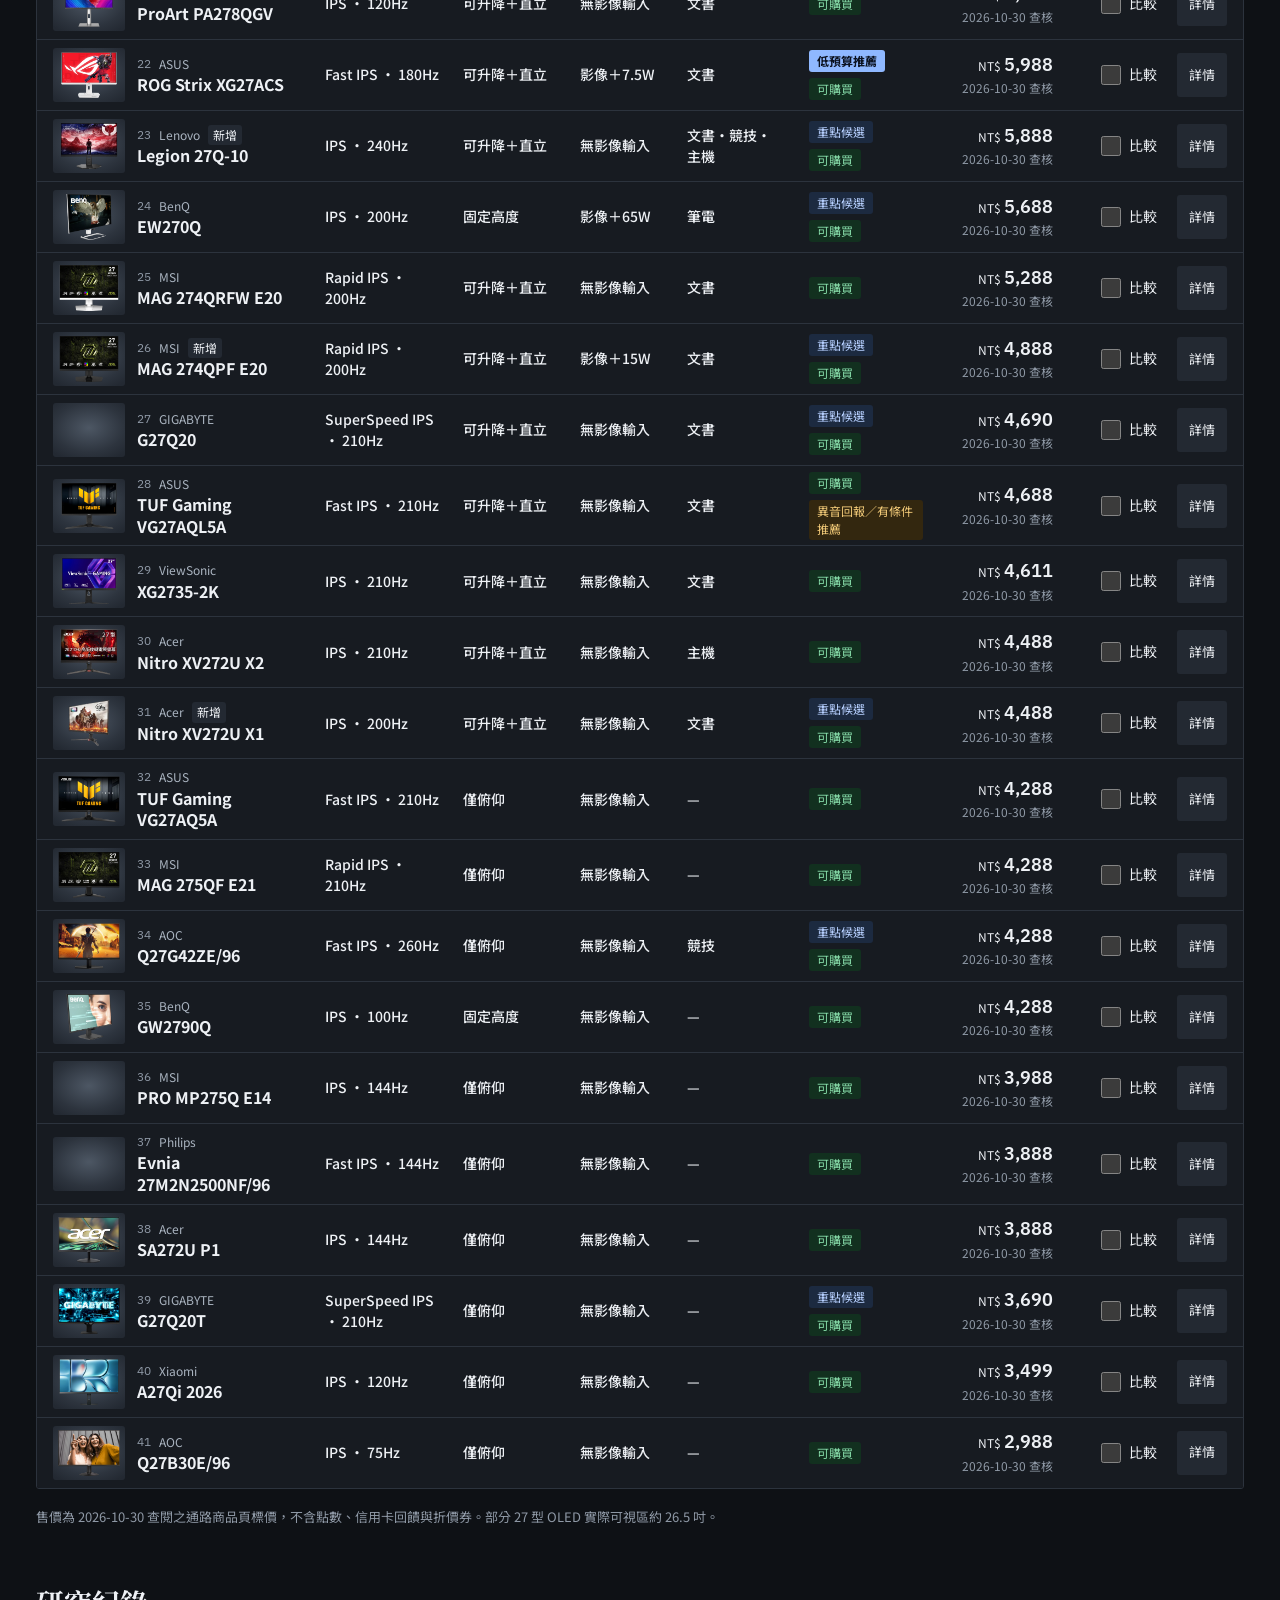
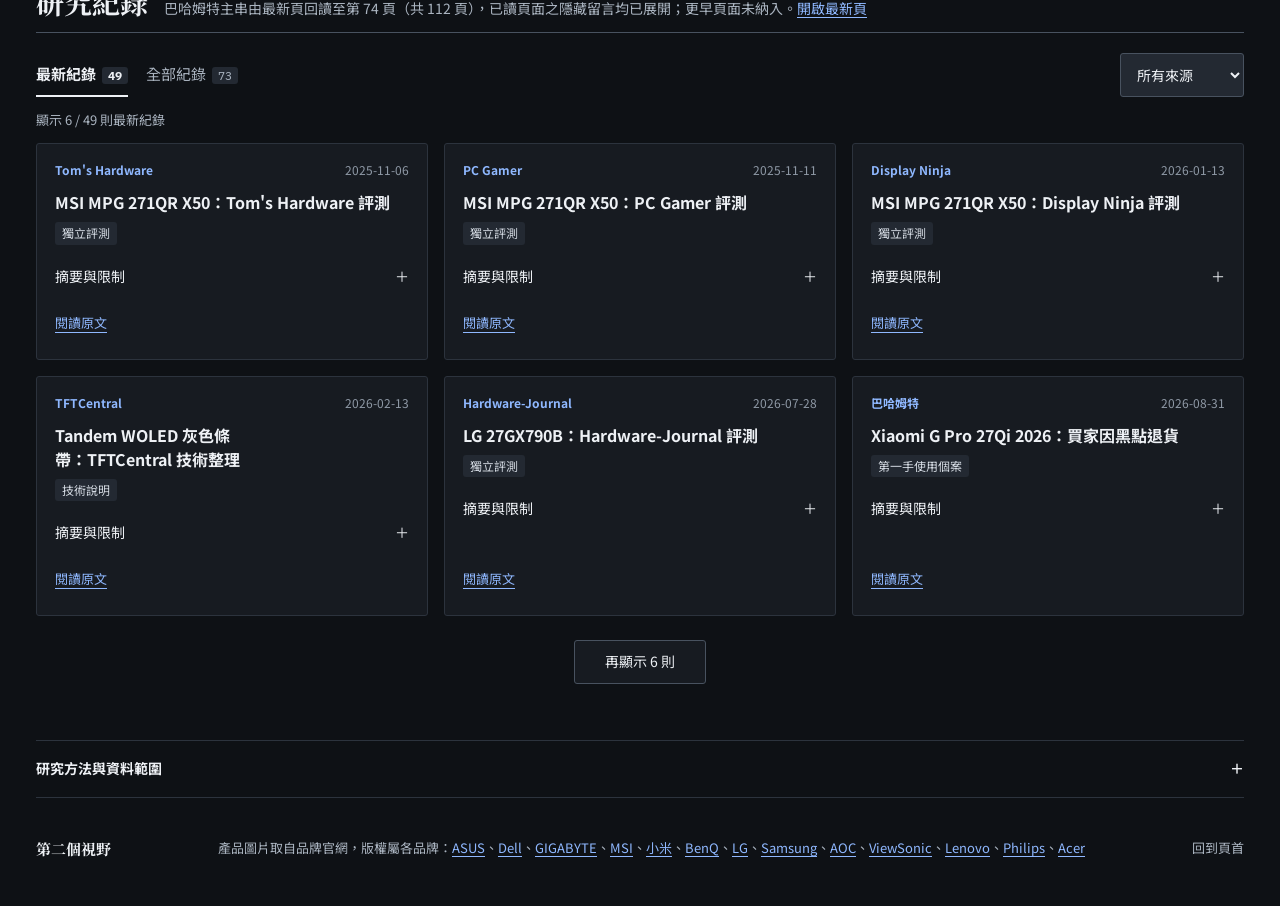
==== commit a4194502: "Round 10: complete official product images and pre-share review fixes Co-Authored-By: Claude Opus 5." ====
--- a/index.html
+++ b/index.html
@@ -10,7 +10,7 @@
 <link rel="preconnect" href="https://fonts.googleapis.com">
 <link rel="preconnect" href="https://fonts.gstatic.com" crossorigin>
 <link rel="stylesheet" href="https://fonts.googleapis.com/css2?family=IBM+Plex+Sans:wght@500;600&family=Noto+Sans+TC:wght@400;500;700&family=Noto+Serif+TC:wght@600;700&display=swap">
-<link rel="stylesheet" href="styles.css?v=9a">
+<link rel="stylesheet" href="styles.css?v=10a">
 </head>
 <body>
 <a class="skip" href="#picks">跳至推薦型號</a>
@@ -22,8 +22,9 @@
     <a href="#decide">依用途選購</a>
     <a href="#panels">面板優缺點</a>
     <a href="#guide">規格怎麼看</a>
+    <a href="#versus">與現有比較</a>
+    <a href="#check">購買須知</a>
     <a href="#catalog">全部型號</a>
-    <a href="#check">購買須知</a>
     <a href="#evidence">研究紀錄</a>
   </nav>
 </header>
@@ -67,7 +68,7 @@
       </fieldset>
       <fieldset>
         <legend>預算上限</legend>
-        <div class="choices">
+        <div class="choices choices-2">
           <label><input type="radio" name="budget" value="low" checked><span>NT$6,000 以內</span></label>
           <label><input type="radio" name="budget" value="mid"><span>NT$9,000 以內</span></label>
           <label><input type="radio" name="budget" value="high"><span>NT$12,000 以內</span></label>
@@ -156,7 +157,7 @@
 
   <div class="scenario-row" role="group" aria-label="用途快捷篩選">
     <button type="button" class="scenario" data-scenario="all" aria-pressed="true">全部型號</button>
-    <button type="button" class="scenario" data-scenario="shortlist" aria-pressed="false">本輪重點 <span data-bind="shortlist">13</span> 款</button>
+    <button type="button" class="scenario" data-scenario="shortlist" aria-pressed="false">重點候選 <span data-bind="shortlist">13</span> 款</button>
     <button type="button" class="scenario" data-scenario="value" aria-pressed="false">NT$6,000 以內・完整支架</button>
     <button type="button" class="scenario" data-scenario="fps" aria-pressed="false">高更新率・240Hz 以上</button>
     <button type="button" class="scenario" data-scenario="hdr" aria-pressed="false">影音・Mini LED / OLED</button>
@@ -222,7 +223,7 @@
         <label><input id="hdmi21" type="checkbox">HDMI 2.1</label>
         <label><input id="speaker" type="checkbox">有喇叭</label>
         <label><input id="internal-power" type="checkbox">內建電源</label>
-        <label><input id="only-picked" type="checkbox"><span>本輪重點 <span data-bind="shortlist">13</span> 款</span></label>
+        <label><input id="only-picked" type="checkbox"><span>重點候選 <span data-bind="shortlist">13</span> 款</span></label>
       </div>
     </div>
   </div>
@@ -252,7 +253,7 @@
   </div>
   <div class="evidence-tools">
     <div class="note-tabs" role="group" aria-label="紀錄範圍">
-      <button type="button" data-notes="new" class="active" aria-pressed="true">本輪新增 <span data-bind="newNotes">49</span></button>
+      <button type="button" data-notes="new" class="active" aria-pressed="true">最新紀錄 <span data-bind="newNotes">49</span></button>
       <button type="button" data-notes="all" aria-pressed="false">全部紀錄 <span data-bind="notes">73</span></button>
     </div>
     <div>
@@ -276,7 +277,7 @@
   <details>
     <summary>研究方法與資料範圍 <span aria-hidden="true">＋</span></summary>
     <div>
-      <p>本指南收錄 <span data-bind="products">41</span> 款型號、<span data-bind="notes">73</span> 則研究紀錄、<span data-bind="shortlist">13</span> 款本輪重點。<span data-bind="reviewScope"></span>討論日期依來源，以台灣時間記錄；部分較早來源來自搜尋快取或僅展開部分留言。</p>
+      <p>本指南收錄 <span data-bind="products">41</span> 款型號、<span data-bind="notes">73</span> 則研究紀錄、<span data-bind="shortlist">13</span> 款重點候選。<span data-bind="reviewScope"></span>討論日期依來源，以台灣時間記錄；部分較早來源來自搜尋快取或僅展開部分留言。</p>
       <p>巴哈姆特主串回讀第 <span data-bind="pageNewest">185</span>–<span data-bind="pageOldest">74</span> 頁（<span data-bind="commentsFrom">2025-07</span> 起）：<span data-bind="posts">2043</span> 篇未刪回文、<span data-bind="visibleComments">6167</span> 則頁面可見留言，另展開 <span data-bind="expandedComments">4121</span> 則隱藏留言；另補讀 <span data-bind="otherPages">23</span> 個相關討論頁。留言以關鍵字篩選後人工閱讀，並非逐則讀完；第 73 頁以前未讀，已刪文無法讀取。重複推薦不視為不同買家的共識。</p>
       <p>資料範圍為支架、接口、電源形式、保固條款、第三方購機實測與論壇具體個案。用途判斷與優缺點由規格依公開規則推導，並非實測評分；查無資料的規格標示「未查得」。收錄條件為 27 型級距、2560×1440、平面、台灣通路新品；不同尾碼、年份與面板版本分開記錄，不含曲面、4K 與二手品。本指南未進行購機實測或拆解，不含返利連結，也不提供綜合評分。</p>
       <p>購買狀態以查核日商品頁的購買按鈕判定。個案不代表整體故障率；轉述、同一使用者跨串回覆與活動討論不視為獨立長期心得。</p>
@@ -317,7 +318,7 @@
   <p class="dialog-foot">查核來源列於表格末端。</p>
 </dialog>
 
-<script src="data.js?v=9a"></script>
-<script src="app.js?v=9a"></script>
+<script src="data.js?v=10a"></script>
+<script src="app.js?v=10a"></script>
 </body>
 </html>
--- a/styles.css
+++ b/styles.css
@@ -196,10 +196,11 @@
 .decide-questions { display: flex; flex: 1 1 420px; flex-direction: column; justify-content: center; gap: 20px; min-width: 0; }
 .decide fieldset { margin: 0; padding: 0; border: 0; min-width: 0; }
 .decide legend { margin-bottom: 6px; padding: 0; font-weight: 700; }
-.choices { display: flex; flex-wrap: wrap; gap: 8px; }
+.choices { display: grid; grid-template-columns: repeat(3, minmax(0, 1fr)); gap: 8px; }
+.choices-2 { grid-template-columns: repeat(2, minmax(0, 1fr)); }
 .choices label { position: relative; display: block; cursor: pointer; }
 .choices input { position: absolute; inset: 0; width: 100%; height: 100%; margin: 0; opacity: 0; cursor: pointer; }
-.choices span { display: flex; align-items: center; min-height: var(--tap); padding: 8px 16px; border: 1px solid var(--line-strong); border-radius: var(--radius); background: var(--card); font-size: var(--fs-note); }
+.choices span { display: flex; align-items: center; justify-content: center; height: 100%; min-height: var(--tap); padding: 8px 10px; text-align: center; border: 1px solid var(--line-strong); border-radius: var(--radius); background: var(--card); font-size: var(--fs-note); }
 .choices label:hover span { border-color: var(--accent); }
 .choices input:checked + span { background: var(--accent); border-color: var(--accent); color: var(--on-accent); font-weight: 700; }
 .choices input[value=top]:checked + span { background: var(--gold); border-color: var(--gold); color: var(--on-gold); }
@@ -302,7 +303,9 @@
 .product.selected { border-color: var(--accent); box-shadow: 0 0 0 1px var(--accent); }
 .product.highlight { border-color: var(--accent); box-shadow: 0 0 0 3px var(--highlight); }
 .product-header { display: flex; justify-content: space-between; gap: 12px; padding: 20px 22px 0; }
-.product-title { min-width: 0; }
+.product-title { display: flex; align-items: center; gap: 12px; min-width: 0; }
+.title-text { min-width: 0; }
+.thumb { flex: 0 0 84px; height: 63px; padding: 4px; border-radius: var(--radius); }
 .model-brand { display: flex; align-items: center; gap: 8px; margin-bottom: 2px; font-size: var(--fs-micro); color: var(--muted); }
 .row-num { font-family: var(--figure); color: var(--faint); font-variant-numeric: tabular-nums; }
 .new-tag { padding: 0 5px; border-radius: 3px; background: var(--soft); color: var(--ink); font-size: var(--fs-micro); }
@@ -323,7 +326,7 @@
 .spec-chips { display: grid; grid-template-columns: repeat(4, minmax(0, 1fr)); gap: 12px; padding: 16px 22px 0; }
 .spec-chips > div { padding-left: 13px; border-left: 1px solid var(--line); }
 .spec-chips > div:first-child { padding-left: 0; border: 0; }
-.spec-chips span { display: block; margin-bottom: 2px; font-size: var(--fs-micro); color: var(--faint); }
+.spec-chips > div > span { display: block; margin-bottom: 2px; font-size: var(--fs-micro); color: var(--faint); }
 .spec-chips strong { display: block; font-size: var(--fs-note); font-weight: 500; line-height: 1.5; }
 .verdict { min-height: 86px; padding: 14px 22px 12px; font-size: var(--fs-note); line-height: 1.8; color: var(--muted); }
 .product-actions { display: flex; align-items: center; justify-content: space-between; gap: 12px; padding: 0 22px 14px; }
@@ -360,7 +363,7 @@
 .product-list.compact .badges { padding-top: 8px; }
 .product-list.compact .spec-chips { display: flex; flex-wrap: wrap; gap: 0 14px; padding: 8px 22px 4px; }
 .product-list.compact .spec-chips > div { padding: 0; border: 0; }
-.product-list.compact .spec-chips span { position: absolute; width: 1px; height: 1px; overflow: hidden; clip: rect(0, 0, 0, 0); }
+.product-list.compact .spec-chips > div > span { position: absolute; width: 1px; height: 1px; overflow: hidden; clip: rect(0, 0, 0, 0); }
 .product-list.compact .product-actions { padding-bottom: 6px; }
 
 .list-head { display: none; }
@@ -370,7 +373,7 @@
 @media (min-width: 1051px) {
   .list-head, .product-list.compact .product {
     display: grid;
-    grid-template-columns: minmax(0, 2.1fr) minmax(0, 1.2fr) minmax(0, 1fr) minmax(0, .9fr) minmax(0, 1.05fr) minmax(0, 1.1fr) 116px 160px;
+    grid-template-columns: minmax(0, 2.5fr) minmax(0, 1.2fr) minmax(0, 1fr) minmax(0, .9fr) minmax(0, 1.05fr) minmax(0, 1.1fr) 116px 160px;
     column-gap: 14px;
     align-items: center;
     padding: 0 16px;
@@ -385,6 +388,7 @@
   .product-list.compact .product.highlight { box-shadow: inset 0 0 0 3px var(--highlight); }
   .product-list.compact .product-header, .product-list.compact .spec-chips { display: contents; }
   .product-list.compact .product-title { grid-column: 1; grid-row: 1; padding-block: 8px; }
+  .product-list.compact .thumb { flex-basis: 72px; height: 54px; }
   .product-list.compact .model-brand { margin: 0; }
   .product-list.compact .product h3 { font-size: 16px; line-height: 1.35; }
   .product-list.compact .spec-chips > div { padding: 0; border: 0; grid-row: 1; }
@@ -490,7 +494,7 @@
 .table-scroll thead th:first-child { z-index: 3; background: var(--soft); }
 .table-frame.can-left .table-scroll th:first-child { box-shadow: 4px 0 8px -3px #000a; }
 .table-scroll tbody tr:last-child > * { border-bottom: 0; }
-.table-scroll .group-row th { position: static; width: auto; padding: 8px 16px; background: var(--inset); color: var(--accent-ink); font-size: var(--fs-small); font-weight: 700; }
+.table-scroll .group-row th { position: static; width: auto; padding: 8px 16px; border-right: 0; background: var(--inset); color: var(--accent-ink); font-size: var(--fs-small); font-weight: 700; }
 .table-scroll .group-row th span { position: sticky; left: 16px; }
 .table-scroll td.is-best { background: var(--ok-bg); }
 .best-tag { display: inline-block; margin-left: 4px; padding: 0 5px; border-radius: 3px; background: var(--ok-ink); color: #06140c; font-size: var(--fs-micro); font-weight: 700; white-space: nowrap; }
@@ -502,6 +506,7 @@
 .versus thead th { position: static; }
 .th-shot { height: 120px; margin-bottom: 8px; padding: 8px; border-radius: var(--radius); }
 .th-shot + small { margin-top: 0; }
+#compare-content .th-shot { height: 72px; padding: 4px; }
 .versus thead th:first-child { position: sticky; }
 .versus .is-current { background: var(--current); }
 .versus thead th.is-current { background: var(--soft); }
@@ -530,7 +535,7 @@
 
 @media (max-width: 1050px) {
   .top { padding: 0 24px; gap: 12px; }
-  .top nav a { padding: 0 7px; }
+  .top nav a { padding: 0 5px; }
   .wrap { padding-left: 24px; padding-right: 24px; }
   .hero-stats > div:first-child { padding-left: 0; border-left: 0; }
   .check-grid { grid-template-columns: repeat(2, minmax(0, 1fr)); }
@@ -544,7 +549,7 @@
   .price { font-size: 20px; }
   .spec-chips { grid-template-columns: 1fr; gap: 0; }
   .spec-chips > div, .spec-chips > div:first-child { display: flex; justify-content: space-between; gap: 12px; padding: 6px 0; border-left: 0; border-top: 1px solid var(--line); }
-  .spec-chips span { margin: 0; }
+  .spec-chips > div > span { margin: 0; }
   .spec-chips strong { text-align: right; }
   .verdict { min-height: 0; }
   .forum-grid { grid-template-columns: repeat(2, minmax(0, 1fr)); }
@@ -612,6 +617,9 @@
 
   .product-list { grid-template-columns: minmax(0, 1fr); gap: 12px; }
   .product-header { padding-top: 16px; }
+  .thumb { flex-basis: 64px; height: 48px; padding: 3px; }
+  .product-title { gap: 10px; }
+  .choices { grid-template-columns: repeat(2, minmax(0, 1fr)); }
   .product h3 { font-size: 18px; }
   .product-detail { padding-top: 16px; padding-bottom: 16px; }
   .detail-spec { grid-template-columns: 66px minmax(0, 1fr); }
@@ -653,6 +661,8 @@
   .tier-more { margin: 0 -14px; padding: 0 14px; }
   .product-header, .badges, .spec-chips, .verdict, .product-actions, .product-detail, .product-list.compact .spec-chips { padding-left: 14px; padding-right: 14px; }
   .product h3 { font-size: 17px; }
+  .product-header { flex-direction: column; gap: 6px; }
+  .price-col { display: flex; align-items: baseline; gap: 8px; text-align: left; }
   .price { font-size: 18px; }
   .note-tabs { gap: 12px; }
   .note-tabs button { font-size: var(--fs-note); }
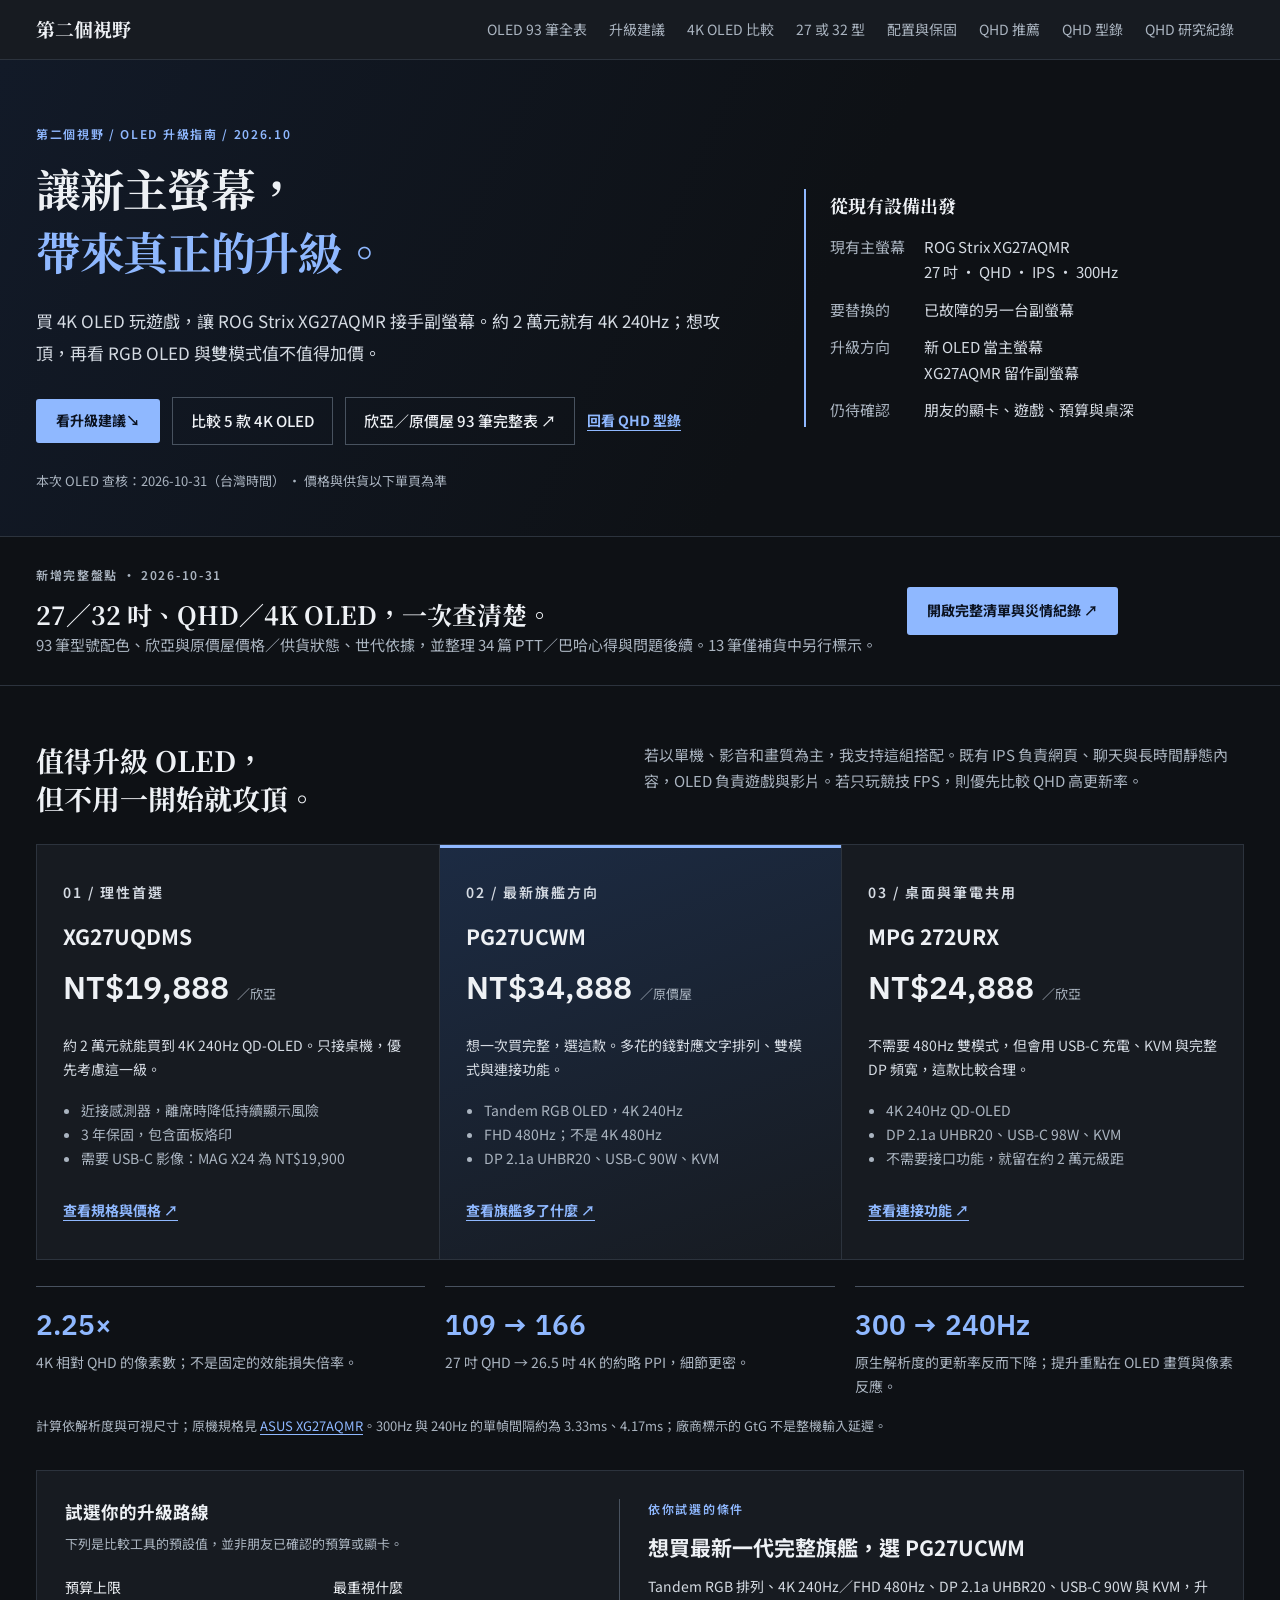
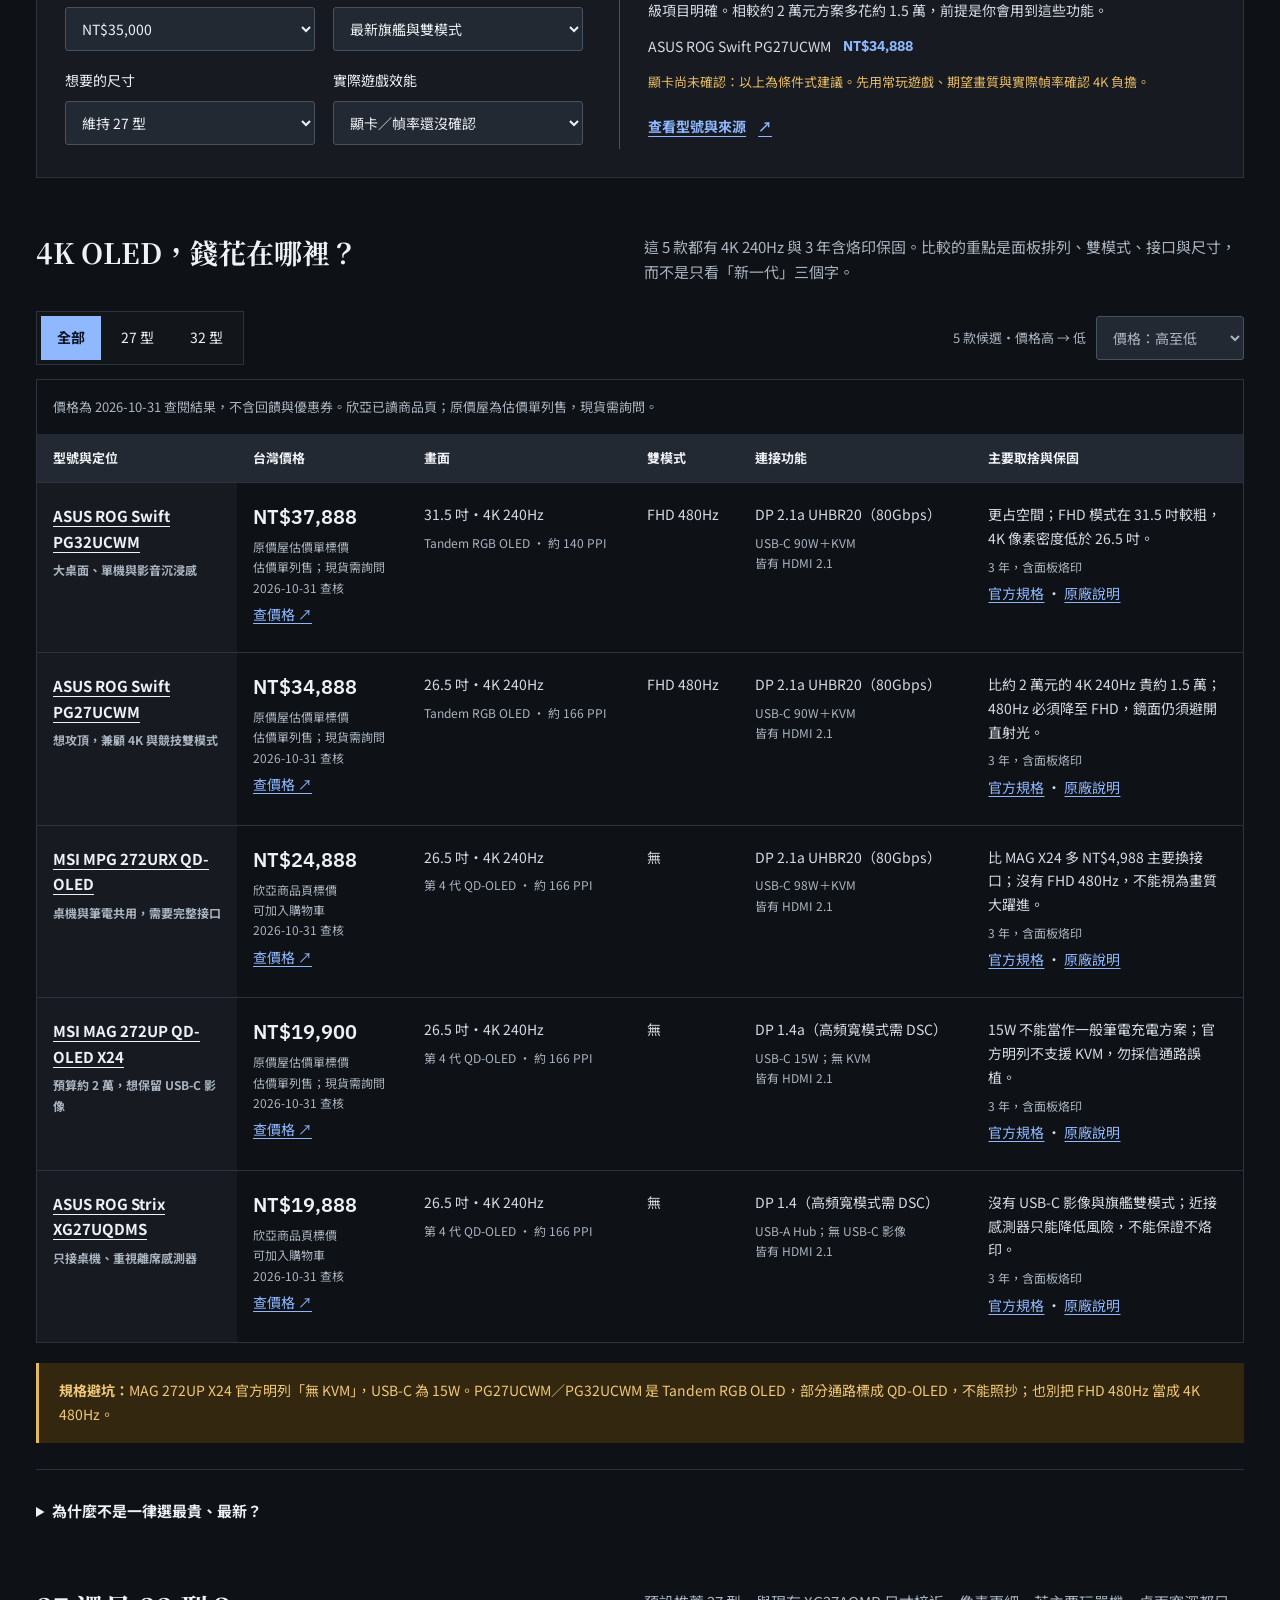
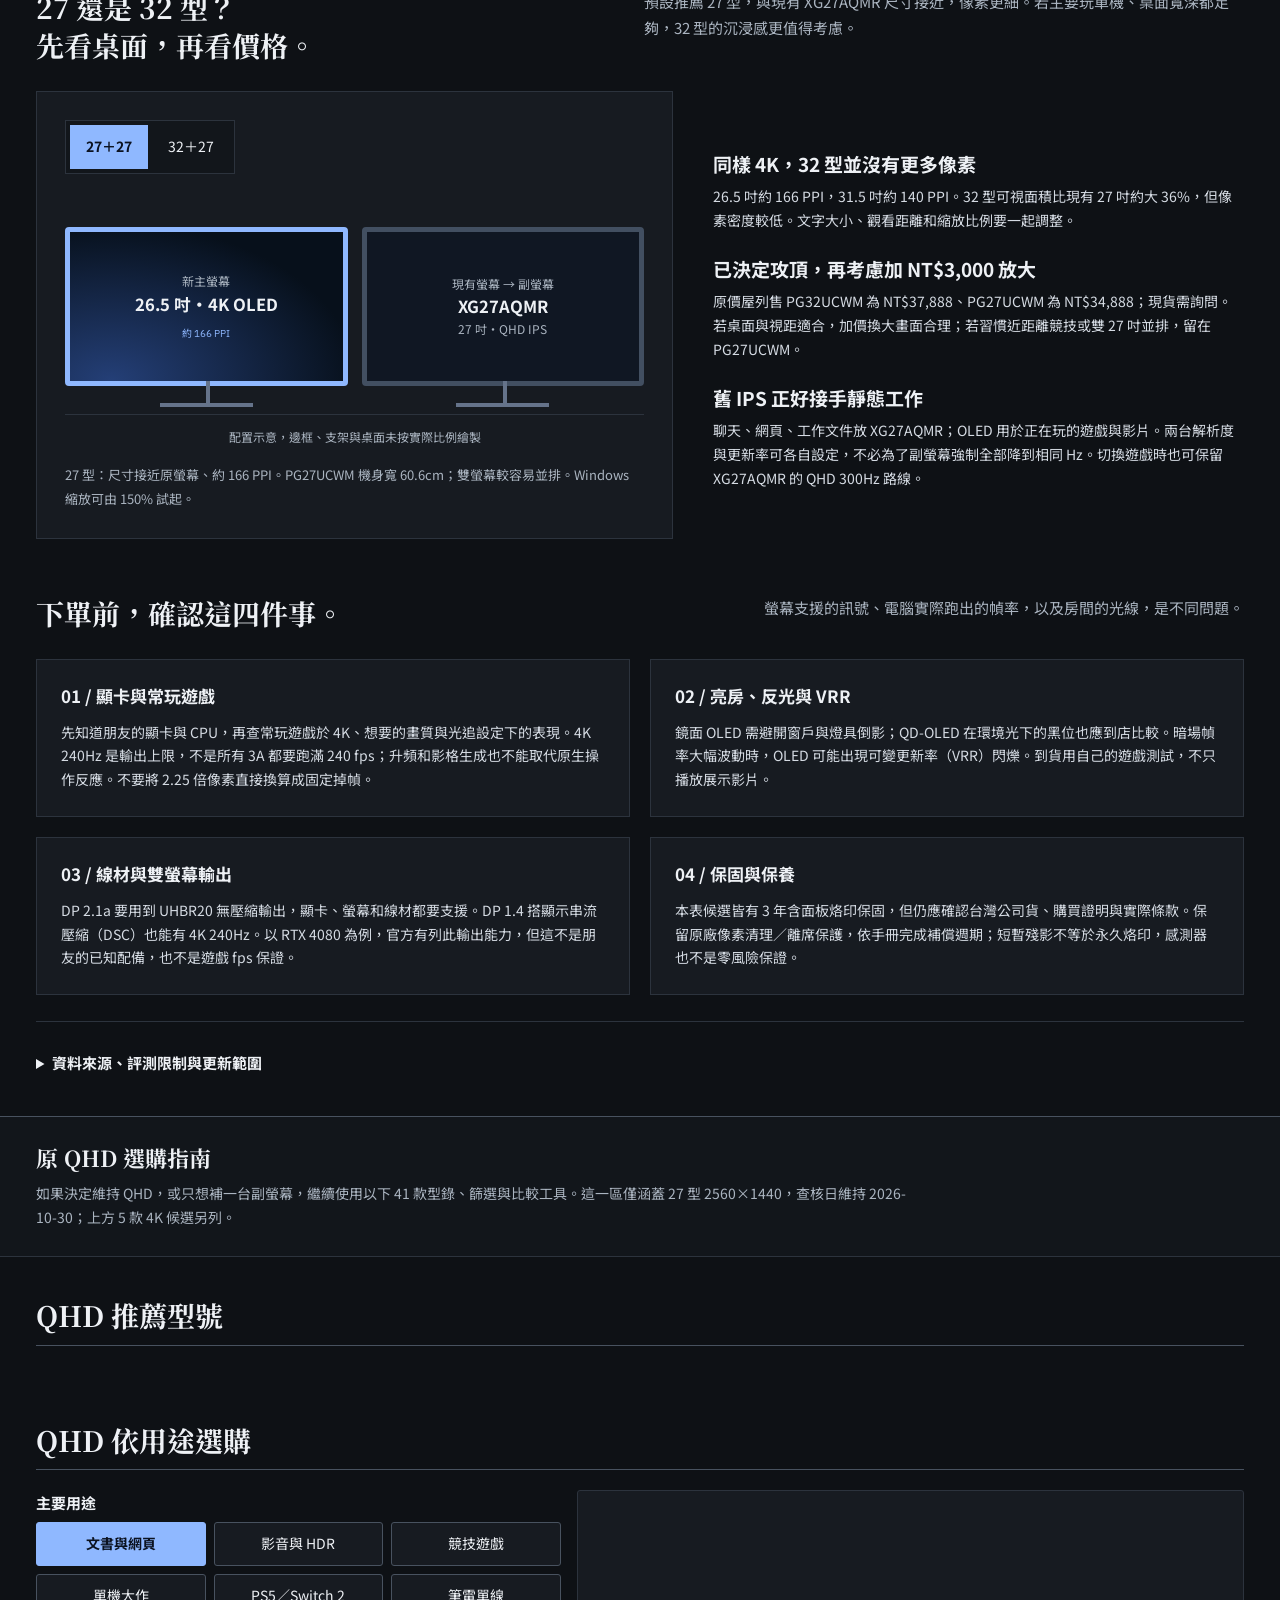
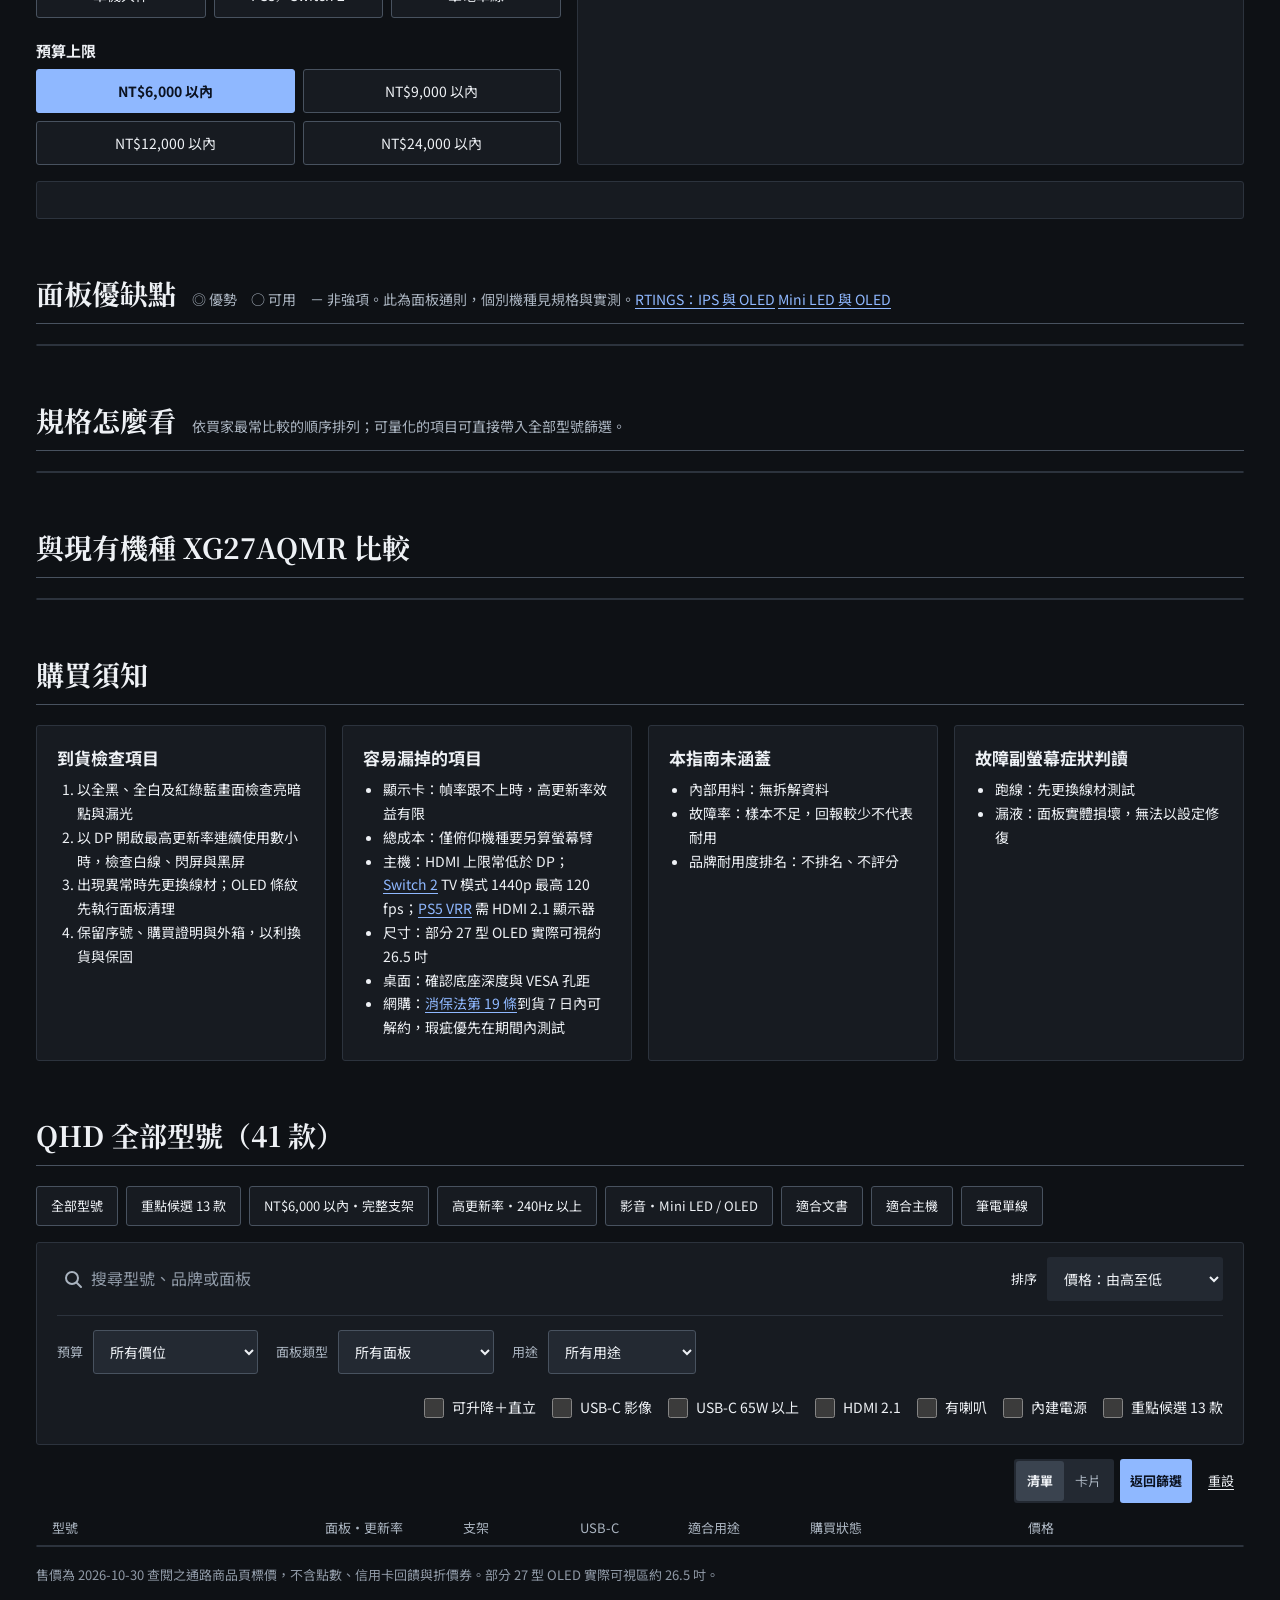
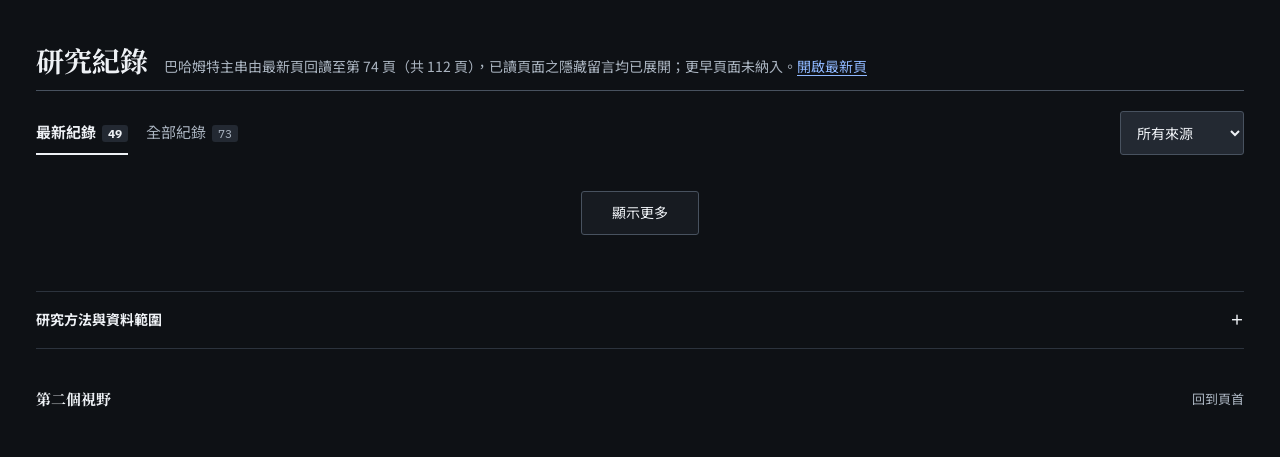
==== commit ee38b27b: "Add Taiwan OLED catalog with 93 models, panel generation evidence and forum follow-ups Compare CoolP" ====
--- a/index.html
+++ b/index.html
@@ -5,54 +5,126 @@
 <meta name="viewport" content="width=device-width,initial-scale=1">
 <meta name="theme-color" content="#0e1115">
 <meta name="color-scheme" content="dark">
-<meta name="description" content="27 吋 QHD 平面顯示器選購指南：依低、中、高預算與預算攻頂提供建議型號，依文書、影音、遊戲、主機與筆電用途判斷適合機種，並收錄 41 款之售價、規格、優缺點、保固、獨立實測與使用者回報。">
-<title>第二個視野｜27 吋 QHD 平面顯示器選購指南</title>
+<meta name="description" content="XG27AQMR 改作副螢幕，主螢幕如何升級 4K OLED？比較 PG27UCWM、PG32UCWM、MPG 272URX、MAG 272UP X24、XG27UQDMS 的台灣價格與取捨，並保留 41 款 QHD 型錄。">
+<title>第二個視野｜4K OLED 主螢幕升級與 QHD 選購指南</title>
 <link rel="preconnect" href="https://fonts.googleapis.com">
 <link rel="preconnect" href="https://fonts.gstatic.com" crossorigin>
 <link rel="stylesheet" href="https://fonts.googleapis.com/css2?family=IBM+Plex+Sans:wght@500;600&family=Noto+Sans+TC:wght@400;500;700&family=Noto+Serif+TC:wght@600;700&display=swap">
-<link rel="stylesheet" href="styles.css?v=10a">
+<link rel="stylesheet" href="styles.css?v=11-oled">
+<link rel="stylesheet" href="upgrade.css?v=12-market">
 </head>
 <body>
-<a class="skip" href="#picks">跳至推薦型號</a>
+<a class="skip" href="#upgrade">跳至升級建議</a>
 
 <header class="top">
   <a class="brand" href="#top">第二個視野</a>
   <nav aria-label="主要導覽">
-    <a href="#picks">推薦型號</a>
-    <a href="#decide">依用途選購</a>
-    <a href="#panels">面板優缺點</a>
-    <a href="#guide">規格怎麼看</a>
-    <a href="#versus">與現有比較</a>
-    <a href="#check">購買須知</a>
-    <a href="#catalog">全部型號</a>
-    <a href="#evidence">研究紀錄</a>
+    <a href="oled-market.html">OLED 93 筆全表</a><a href="#upgrade">升級建議</a><a href="#oled-comparison">4K OLED 比較</a><a href="#desk-layout">27 或 32 型</a><a href="#setup-check">配置與保固</a><a href="#picks">QHD 推薦</a><a href="#catalog">QHD 型錄</a><a href="#evidence">QHD 研究紀錄</a>
   </nav>
 </header>
 
 <main>
-<section class="hero" id="top">
-  <div class="wrap hero-row">
-    <div>
-      <p class="hero-eyebrow">選購指南</p>
-      <h1>27 吋 QHD 平面顯示器</h1>
-      <p class="hero-lead">先依預算或用途看建議，再用規格表比較全部收錄型號。</p>
-    </div>
-    <dl class="hero-stats">
-      <div><dt>收錄型號</dt><dd><span data-bind="products">41</span> 款</dd></div>
-      <div><dt>研究紀錄</dt><dd><span data-bind="notes">73</span> 則</dd></div>
-      <div><dt>售價查核</dt><dd data-bind="reviewDate">2026-10-30</dd></div>
-    </dl>
-  </div>
-</section>
+<section class="up-hero" id="top">
+<div class="wrap up-hero-grid">
+<div><p class="up-kicker">第二個視野 / OLED 升級指南 / 2026.10</p>
+<h1>讓新主螢幕，<br><span>帶來真正的升級。</span></h1>
+<p class="up-lead">買 4K OLED 玩遊戲，讓 ROG Strix XG27AQMR 接手副螢幕。約 2 萬元就有 4K 240Hz；想攻頂，再看 RGB OLED 與雙模式值不值得加價。</p>
+<div class="up-actions"><a class="primary" href="#upgrade">看升級建議 <span aria-hidden="true">↘</span></a><a class="up-secondary" href="#oled-comparison">比較 5 款 4K OLED</a><a class="up-secondary" href="oled-market.html">欣亞／原價屋 93 筆完整表 ↗</a><a class="up-text-link" href="#picks">回看 QHD 型錄</a></div>
+<p class="up-date">本次 OLED 查核：2026-10-31（台灣時間） · 價格與供貨以下單頁為準</p></div>
+<aside class="up-context" aria-label="這次選購的已知條件"><h2>從現有設備出發</h2><dl>
+<div><dt>現有主螢幕</dt><dd>ROG Strix XG27AQMR<br>27 吋 · QHD · IPS · 300Hz</dd></div>
+<div><dt>要替換的</dt><dd>已故障的另一台副螢幕</dd></div>
+<div><dt>升級方向</dt><dd>新 OLED 當主螢幕<br>XG27AQMR 留作副螢幕</dd></div>
+<div><dt>仍待確認</dt><dd>朋友的顯卡、遊戲、預算與桌深</dd></div></dl></aside>
+</div></section>
+
+<section class="wrap up-market-banner"><div><p class="up-kicker">新增完整盤點 · 2026-10-31</p><h2>27／32 吋、QHD／4K OLED，一次查清楚。</h2><p>93 筆型號配色、欣亞與原價屋價格／供貨狀態、世代依據，並整理 34 篇 PTT／巴哈心得與問題後續。13 筆僅補貨中另行標示。</p></div><a class="primary" href="oled-market.html">開啟完整清單與災情紀錄 ↗</a></section>
+<section id="upgrade" class="section wrap">
+<div class="up-intro"><h2>值得升級 OLED，<br>但不用一開始就攻頂。</h2><p>若以單機、影音和畫質為主，我支持這組搭配。既有 IPS 負責網頁、聊天與長時間靜態內容，OLED 負責遊戲與影片。若只玩競技 FPS，則優先比較 QHD 高更新率。</p></div>
+<div class="up-cards">
+<article class="up-card"><p class="up-kicker">01 / 理性首選</p><h3>XG27UQDMS</h3><p class="up-price">NT$19,888 <small>／欣亞</small></p><p>約 2 萬元就能買到 4K 240Hz QD-OLED。只接桌機，優先考慮這一級。</p><ul><li>近接感測器，離席時降低持續顯示風險</li><li>3 年保固，包含面板烙印</li><li>需要 USB-C 影像：MAG X24 為 NT$19,900</li></ul><a href="#oled-xg27uqdms" class="up-text-link">查看規格與價格 ↗</a></article>
+<article class="up-card up-card-featured"><p class="up-kicker">02 / 最新旗艦方向</p><h3>PG27UCWM</h3><p class="up-price">NT$34,888 <small>／原價屋</small></p><p>想一次買完整，選這款。多花的錢對應文字排列、雙模式與連接功能。</p><ul><li>Tandem RGB OLED，4K 240Hz</li><li>FHD 480Hz；不是 4K 480Hz</li><li>DP 2.1a UHBR20、USB-C 90W、KVM</li></ul><a href="#oled-pg27ucwm" class="up-text-link">查看旗艦多了什麼 ↗</a></article>
+<article class="up-card"><p class="up-kicker">03 / 桌面與筆電共用</p><h3>MPG 272URX</h3><p class="up-price">NT$24,888 <small>／欣亞</small></p><p>不需要 480Hz 雙模式，但會用 USB-C 充電、KVM 與完整 DP 頻寬，這款比較合理。</p><ul><li>4K 240Hz QD-OLED</li><li>DP 2.1a UHBR20、USB-C 98W、KVM</li><li>不需要接口功能，就留在約 2 萬元級距</li></ul><a href="#oled-mpg272urx" class="up-text-link">查看連接功能 ↗</a></article>
+</div>
+<dl class="up-facts"><div><dt>2.25×</dt><dd>4K 相對 QHD 的像素數；不是固定的效能損失倍率。</dd></div><div><dt>109 → 166</dt><dd>27 吋 QHD → 26.5 吋 4K 的約略 PPI，細節更密。</dd></div><div><dt>300 → 240Hz</dt><dd>原生解析度的更新率反而下降；提升重點在 OLED 畫質與像素反應。</dd></div></dl>
+<p class="up-small">計算依解析度與可視尺寸；原機規格見 <a href="https://rog.asus.com/monitors/27-to-31-5-inches/rog-strix-xg27aqmr/" target="_blank" rel="noopener">ASUS XG27AQMR</a>。300Hz 與 240Hz 的單幀間隔約為 3.33ms、4.17ms；廠商標示的 GtG 不是整機輸入延遲。</p>
+<div class="up-selector"><div><h3>試選你的升級路線</h3><p class="up-small" style="margin:8px 0 20px">下列是比較工具的預設值，並非朋友已確認的預算或顯卡。</p><form id="upgrade-form" class="up-form">
+<label class="up-field" for="up-budget">預算上限<select name="upBudget" id="up-budget"><option value="20000">NT$20,000</option><option value="25000">NT$25,000</option><option value="35000" selected>NT$35,000</option><option value="40000">NT$40,000</option></select></label>
+<label class="up-field" for="up-priority">最重視什麼<select name="upPriority" id="up-priority"><option value="value">畫質與 CP 值</option><option value="flagship" selected>最新旗艦與雙模式</option><option value="dock">筆電供電與 KVM</option><option value="fps">競技 FPS 幀率</option><option value="office">長時間靜態工作</option></select></label>
+<label class="up-field" for="up-size">想要的尺寸<select name="upSize" id="up-size"><option value="27">維持 27 型</option><option value="32">放大到 32 型</option></select></label>
+<label class="up-field" for="up-gpu">實際遊戲效能<select name="upGpu" id="up-gpu"><option value="unknown">顯卡／幀率還沒確認</option><option value="ready">4K 效能已確認可接受</option><option value="qhd">目前 QHD 已接近極限</option></select></label>
+</form></div><aside id="upgrade-result" class="up-result" aria-live="polite" aria-atomic="true"><h3>想買完整旗艦：PG27UCWM</h3><p>先確認顯卡、遊戲與桌深。此互動建議需要 JavaScript；下方規格與來源不受影響。</p></aside></div>
+</section>
+<section id="oled-comparison" class="section wrap">
+<div class="up-intro"><h2>4K OLED，錢花在哪裡？</h2><p>這 5 款都有 4K 240Hz 與 3 年含烙印保固。比較的重點是面板排列、雙模式、接口與尺寸，而不是只看「新一代」三個字。</p></div>
+<div class="up-tools"><div id="oled-filters" class="up-segments" role="group" aria-label="OLED 尺寸篩選"><button type="button" data-oled-size="all" aria-pressed="true">全部</button><button type="button" data-oled-size="27" aria-pressed="false">27 型</button><button type="button" data-oled-size="32" aria-pressed="false">32 型</button></div><div class="up-sort"><span id="oled-count" role="status">5 款候選・價格高 → 低</span><label for="oled-sort" class="sr-only">OLED 價格排序</label><select id="oled-sort"><option value="desc">價格：高至低</option><option value="asc">價格：低至高</option></select></div></div>
+<div class="up-table-scroll" tabindex="0" role="region" aria-label="4K OLED 規格比較"><table class="up-table"><caption>價格為 2026-10-31 查閱結果，不含回饋與優惠券。欣亞已讀商品頁；原價屋為估價單列售，現貨需詢問。</caption><thead><tr><th scope="col">型號與定位</th><th scope="col">台灣價格</th><th scope="col">畫面</th><th scope="col">雙模式</th><th scope="col">連接功能</th><th scope="col">主要取捨與保固</th></tr></thead><tbody id="oled-model-body"><tr id="oled-pg32ucwm" data-size="32" data-price="37888">
+<th scope="row"><a href="https://rog.asus.com/tw/monitors/27-to-31-5-inches/rog-swift-oled-pg32ucwm/spec/" target="_blank" rel="noopener">ASUS ROG Swift PG32UCWM</a><small>大桌面、單機與影音沉浸感</small></th>
+<td data-label="台灣價格"><div><strong>NT$37,888</strong><small>原價屋估價單標價<br>估價單列售；現貨需詢問<br>2026-10-31 查核</small><a href="https://coolpc.com.tw/evaluate.php" target="_blank" rel="noopener">查價格 ↗</a></div></td>
+<td data-label="畫面"><div>31.5 吋・4K 240Hz<small>Tandem RGB OLED · 約 140 PPI</small></div></td>
+<td data-label="雙模式"><div>FHD 480Hz</div></td>
+<td data-label="連接"><div>DP 2.1a UHBR20（80Gbps）<small>USB-C 90W＋KVM<br>皆有 HDMI 2.1</small></div></td>
+<td data-label="取捨／保固"><div>更占空間；FHD 模式在 31.5 吋較粗，4K 像素密度低於 26.5 吋。<small>3 年，含面板烙印</small><a href="https://rog.asus.com/tw/monitors/27-to-31-5-inches/rog-swift-oled-pg32ucwm/spec/" target="_blank" rel="noopener">官方規格</a> · <a href="https://press.asus.com/tw/news/press-releases/rog-swift-oled-pg27ucwm-pg32ucwm-tandem-rgb/" target="_blank" rel="noopener">原廠說明</a></div></td>
+</tr>
+<tr id="oled-pg27ucwm" data-size="27" data-price="34888">
+<th scope="row"><a href="https://rog.asus.com/tw/monitors/27-to-31-5-inches/rog-swift-oled-pg27ucwm/spec/" target="_blank" rel="noopener">ASUS ROG Swift PG27UCWM</a><small>想攻頂，兼顧 4K 與競技雙模式</small></th>
+<td data-label="台灣價格"><div><strong>NT$34,888</strong><small>原價屋估價單標價<br>估價單列售；現貨需詢問<br>2026-10-31 查核</small><a href="https://coolpc.com.tw/evaluate.php" target="_blank" rel="noopener">查價格 ↗</a></div></td>
+<td data-label="畫面"><div>26.5 吋・4K 240Hz<small>Tandem RGB OLED · 約 166 PPI</small></div></td>
+<td data-label="雙模式"><div>FHD 480Hz</div></td>
+<td data-label="連接"><div>DP 2.1a UHBR20（80Gbps）<small>USB-C 90W＋KVM<br>皆有 HDMI 2.1</small></div></td>
+<td data-label="取捨／保固"><div>比約 2 萬元的 4K 240Hz 貴約 1.5 萬；480Hz 必須降至 FHD，鏡面仍須避開直射光。<small>3 年，含面板烙印</small><a href="https://rog.asus.com/tw/monitors/27-to-31-5-inches/rog-swift-oled-pg27ucwm/spec/" target="_blank" rel="noopener">官方規格</a> · <a href="https://rog.asus.com/tw/monitors/27-to-31-5-inches/rog-swift-oled-pg27ucwm/" target="_blank" rel="noopener">原廠說明</a></div></td>
+</tr>
+<tr id="oled-mpg272urx" data-size="27" data-price="24888">
+<th scope="row"><a href="https://tw.msi.com/Monitor/MPG-272URX-QD-OLED/Specification" target="_blank" rel="noopener">MSI MPG 272URX QD-OLED</a><small>桌機與筆電共用，需要完整接口</small></th>
+<td data-label="台灣價格"><div><strong>NT$24,888</strong><small>欣亞商品頁標價<br>可加入購物車<br>2026-10-31 查核</small><a href="https://www.sinya.com.tw/prod/211258" target="_blank" rel="noopener">查價格 ↗</a></div></td>
+<td data-label="畫面"><div>26.5 吋・4K 240Hz<small>第 4 代 QD-OLED · 約 166 PPI</small></div></td>
+<td data-label="雙模式"><div>無</div></td>
+<td data-label="連接"><div>DP 2.1a UHBR20（80Gbps）<small>USB-C 98W＋KVM<br>皆有 HDMI 2.1</small></div></td>
+<td data-label="取捨／保固"><div>比 MAG X24 多 NT$4,988 主要換接口；沒有 FHD 480Hz，不能視為畫質大躍進。<small>3 年，含面板烙印</small><a href="https://tw.msi.com/Monitor/MPG-272URX-QD-OLED/Specification" target="_blank" rel="noopener">官方規格</a> · <a href="https://www.msi.com/Monitor/MPG-272URX-QD-OLED/" target="_blank" rel="noopener">原廠說明</a></div></td>
+</tr>
+<tr id="oled-mag272x24" data-size="27" data-price="19900">
+<th scope="row"><a href="https://tw.msi.com/Monitor/MAG-272UP-QD-OLED-X24/Specification" target="_blank" rel="noopener">MSI MAG 272UP QD-OLED X24</a><small>預算約 2 萬，想保留 USB-C 影像</small></th>
+<td data-label="台灣價格"><div><strong>NT$19,900</strong><small>原價屋估價單標價<br>估價單列售；現貨需詢問<br>2026-10-31 查核</small><a href="https://coolpc.com.tw/evaluate.php" target="_blank" rel="noopener">查價格 ↗</a></div></td>
+<td data-label="畫面"><div>26.5 吋・4K 240Hz<small>第 4 代 QD-OLED · 約 166 PPI</small></div></td>
+<td data-label="雙模式"><div>無</div></td>
+<td data-label="連接"><div>DP 1.4a（高頻寬模式需 DSC）<small>USB-C 15W；無 KVM<br>皆有 HDMI 2.1</small></div></td>
+<td data-label="取捨／保固"><div>15W 不能當作一般筆電充電方案；官方明列不支援 KVM，勿採信通路誤植。<small>3 年，含面板烙印</small><a href="https://tw.msi.com/Monitor/MAG-272UP-QD-OLED-X24/Specification" target="_blank" rel="noopener">官方規格</a> · <a href="https://tw-store.msi.com/products/mag-272up-qd-oled-x24" target="_blank" rel="noopener">原廠說明</a></div></td>
+</tr>
+<tr id="oled-xg27uqdms" data-size="27" data-price="19888">
+<th scope="row"><a href="https://rog.asus.com/tw/monitors/27-to-31-5-inches/rog-strix-oled-xg27uqdms/spec/" target="_blank" rel="noopener">ASUS ROG Strix XG27UQDMS</a><small>只接桌機、重視離席感測器</small></th>
+<td data-label="台灣價格"><div><strong>NT$19,888</strong><small>欣亞商品頁標價<br>可加入購物車<br>2026-10-31 查核</small><a href="https://www.sinya.com.tw/prod/225882" target="_blank" rel="noopener">查價格 ↗</a></div></td>
+<td data-label="畫面"><div>26.5 吋・4K 240Hz<small>第 4 代 QD-OLED · 約 166 PPI</small></div></td>
+<td data-label="雙模式"><div>無</div></td>
+<td data-label="連接"><div>DP 1.4（高頻寬模式需 DSC）<small>USB-A Hub；無 USB-C 影像<br>皆有 HDMI 2.1</small></div></td>
+<td data-label="取捨／保固"><div>沒有 USB-C 影像與旗艦雙模式；近接感測器只能降低風險，不能保證不烙印。<small>3 年，含面板烙印</small><a href="https://rog.asus.com/tw/monitors/27-to-31-5-inches/rog-strix-oled-xg27uqdms/spec/" target="_blank" rel="noopener">官方規格</a> · <a href="https://rog.asus.com/tw/monitors/27-to-31-5-inches/rog-strix-oled-xg27uqdms/" target="_blank" rel="noopener">原廠說明</a></div></td>
+</tr></tbody></table></div>
+<p class="up-warning"><strong>規格避坑：</strong>MAG 272UP X24 官方明列「無 KVM」，USB-C 為 15W。PG27UCWM／PG32UCWM 是 Tandem RGB OLED，部分通路標成 QD-OLED，不能照抄；也別把 FHD 480Hz 當成 4K 480Hz。</p>
+<details class="up-details"><summary>為什麼不是一律選最貴、最新？</summary><div class="up-copy"><p>PG27UCWM 相對 XG27UQDMS 多 NT$15,000。這筆價差買到 RGB 子像素排列、FHD 480Hz、完整 DP 頻寬與 USB-C／KVM。若只在單機遊戲用 4K 240Hz，約 2 萬元的機種已提供核心升級，沒有證據證明多花七成會換到七成畫質提升。</p><p>MPG 272URX 與 MAG 272UP X24 在 MSI 世代清單都屬第 4 代 QD-OLED；「2026 熱銷」不等於第 5 代。面板世代不能跨品牌直接排名。RGB 排列改善文字邊緣，也不會讓 OLED 失去靜態烙印風險。</p><p>這張表是依朋友情境選出的短名單；另有 <a href="oled-market.html">93 筆雙通路完整清單與論壇研究</a>。沒有同條件全機型量測，不以宣傳亮度、0.03ms 或保固年限推論整體品質與故障率。</p></div></details>
+</section>
+<section id="desk-layout" class="section wrap">
+<div class="up-intro"><h2>27 還是 32 型？<br>先看桌面，再看價格。</h2><p>預設推薦 27 型，與現有 XG27AQMR 尺寸接近，像素更細。若主要玩單機、桌面寬深都足夠，32 型的沉浸感更值得考慮。</p></div>
+<div class="up-layout"><div class="up-setup-visual"><div class="up-segments" role="group" aria-label="比較雙螢幕尺寸配置"><button type="button" data-desk-size="27" aria-pressed="true">27＋27</button><button type="button" data-desk-size="32" aria-pressed="false">32＋27</button></div><div id="desk-diagram" class="up-desk" aria-label="新 OLED 主螢幕與現有 IPS 副螢幕配置示意"><div class="up-monitor up-monitor-new"><span>新主螢幕</span><strong id="desk-new-size">26.5 吋・4K OLED</strong><small id="desk-ppi">約 166 PPI</small></div><div class="up-monitor up-monitor-old"><span>現有螢幕 → 副螢幕</span><strong>XG27AQMR</strong><span>27 吋・QHD IPS</span></div></div><p class="up-desk-caption">配置示意，邊框、支架與桌面未按實際比例繪製</p><p id="desk-note" class="up-small" aria-live="polite">27 型：尺寸接近原螢幕、約 166 PPI。PG27UCWM 機身寬 60.6cm；雙螢幕較容易並排。Windows 縮放可由 150% 試起。</p></div><div class="up-copy"><h3>同樣 4K，32 型並沒有更多像素</h3><p>26.5 吋約 166 PPI，31.5 吋約 140 PPI。32 型可視面積比現有 27 吋約大 36%，但像素密度較低。文字大小、觀看距離和縮放比例要一起調整。</p><h3>已決定攻頂，再考慮加 NT$3,000 放大</h3><p>原價屋列售 PG32UCWM 為 NT$37,888、PG27UCWM 為 NT$34,888；現貨需詢問。若桌面與視距適合，加價換大畫面合理；若習慣近距離競技或雙 27 吋並排，留在 PG27UCWM。</p><h3>舊 IPS 正好接手靜態工作</h3><p>聊天、網頁、工作文件放 XG27AQMR；OLED 用於正在玩的遊戲與影片。兩台解析度與更新率可各自設定，不必為了副螢幕強制全部降到相同 Hz。切換遊戲時也可保留 XG27AQMR 的 QHD 300Hz 路線。</p></div></div>
+</section>
+<section id="setup-check" class="section wrap">
+<div class="up-intro"><h2>下單前，確認這四件事。</h2><p>螢幕支援的訊號、電腦實際跑出的幀率，以及房間的光線，是不同問題。</p></div>
+<div class="up-check-grid">
+<article class="up-check-item"><h3>01 / 顯卡與常玩遊戲</h3><p>先知道朋友的顯卡與 CPU，再查常玩遊戲於 4K、想要的畫質與光追設定下的表現。4K 240Hz 是輸出上限，不是所有 3A 都要跑滿 240 fps；升頻和影格生成也不能取代原生操作反應。不要將 2.25 倍像素直接換算成固定掉幀。</p></article>
+<article class="up-check-item"><h3>02 / 亮房、反光與 VRR</h3><p>鏡面 OLED 需避開窗戶與燈具倒影；QD-OLED 在環境光下的黑位也應到店比較。暗場幀率大幅波動時，OLED 可能出現可變更新率（VRR）閃爍。到貨用自己的遊戲測試，不只播放展示影片。</p></article>
+<article class="up-check-item"><h3>03 / 線材與雙螢幕輸出</h3><p>DP 2.1a 要用到 UHBR20 無壓縮輸出，顯卡、螢幕和線材都要支援。DP 1.4 搭顯示串流壓縮（DSC）也能有 4K 240Hz。以 RTX 4080 為例，官方有列此輸出能力，但這不是朋友的已知配備，也不是遊戲 fps 保證。</p></article>
+<article class="up-check-item"><h3>04 / 保固與保養</h3><p>本表候選皆有 3 年含面板烙印保固，但仍應確認台灣公司貨、購買證明與實際條款。保留原廠像素清理／離席保護，依手冊完成補償週期；短暫殘影不等於永久烙印，感測器也不是零風險保證。</p></article>
+</div>
+<details class="up-details"><summary>資料來源、評測限制與更新範圍</summary><div class="up-copy"><p>型號規格、保固與購買頁已逐列附連結。以下補充原機資料、技術說明與獨立評測；更新日為 2026-10-31（Asia/Taipei）。推薦與配置是依規格作出的判斷，並非本網站實測。</p><p>Tom’s Hardware 的 PG27UCWM 第一手評測肯定遊戲反應，也指出預設 gamma 與 sRGB 模式限制。RTINGS 的 PG32UCWM 頁面可確認 RGB 排列；其受會員限制的量測未引用，頁面占位的 0.0 不作為評分。</p><p>原價屋 8 月首發贈品活動已結束，不當作現行優惠。本次已補核 PG32UCWM 原價屋估價單標價；商品頁有購買按鈕不代表保證有庫存。本次沒有重讀原 QHD 型錄的全部論壇留言，也未更新其 2026-10-30 日期。</p></div><ol class="up-source-list"><li><a href="https://rog.asus.com/monitors/27-to-31-5-inches/rog-strix-xg27aqmr/" target="_blank" rel="noopener">現有 XG27AQMR：27 吋、QHD、Fast IPS、300Hz、DisplayHDR 600</a> <span>／原廠</span></li><li><a href="https://press.asus.com/tw/news/press-releases/rog-swift-oled-pg27ucwm-pg32ucwm-tandem-rgb/" target="_blank" rel="noopener">PG27UCWM／PG32UCWM 台灣上市與建議售價（2026-08-10）</a> <span>／原廠新聞稿</span></li><li><a href="https://tw.msi.com/blog/the-evolution-of-immersion-decoding-the-5th-gen-qd-oled-revolution-with-msi" target="_blank" rel="noopener">MSI 面板世代清單：272URX 與 272UP X24 均為第 4 代</a> <span>／原廠</span></li><li><a href="https://rog.asus.com/tw/monitors/27-to-31-5-inches/rog-swift-oled-pg27aqwp-w/" target="_blank" rel="noopener">PG27AQWP-W：QHD 540Hz／HD 720Hz，競技取向替代路線</a> <span>／原廠</span></li><li><a href="https://www.tomshardware.com/monitors/gaming-monitors/asus-rog-swift-pg27ucwm-27-inch-4k-oled-gaming-monitor-review" target="_blank" rel="noopener">PG27UCWM 第一手評測：肯定遊戲表現；列出預設 gamma、sRGB 模式限制</a> <span>／獨立評測</span></li><li><a href="https://www.rtings.com/monitor/reviews/asus/rog-swift-oled-pg32ucwm" target="_blank" rel="noopener">PG32UCWM：RTINGS 確認 RGB 子像素；量測細節需會員，本指南未引用受限數值</a> <span>／獨立評測</span></li><li><a href="https://www.nvidia.com/zh-tw/geforce/graphics-cards/40-series/rtx-4080-family/" target="_blank" rel="noopener">RTX 4080 官方輸出規格：可透過 DSC 輸出 4K 240Hz；不等於遊戲跑到 240 fps</a> <span>／原廠／連接範例</span></li><li><a href="https://nvidia.custhelp.com/app/answers/detail/a_id/5788/~/nvidia-geforce-rtx-40-series%2Frtx-30-series%2Frtx-20-series-bandwidth-limit" target="_blank" rel="noopener">NVIDIA RTX 20／30／40 系列 DSC 與多螢幕頻寬限制</a> <span>／原廠支援</span></li></ol><a class="up-text-link" href="oled-upgrade.json" download>下載本次 OLED 查核資料（JSON）</a></details>
+</section>
+<div class="up-legacy-banner"><div class="wrap"><h2>原 QHD 選購指南</h2><p>如果決定維持 QHD，或只想補一台副螢幕，繼續使用以下 41 款型錄、篩選與比較工具。這一區僅涵蓋 27 型 2560×1440，查核日維持 2026-10-30；上方 5 款 4K 候選另列。</p></div></div>
 
 <section id="picks" class="section picks wrap">
-  <h2>推薦型號</h2>
+  <h2>QHD 推薦型號</h2>
   <nav class="tier-nav" id="tier-nav" aria-label="推薦級距"></nav>
   <div class="tiers" id="tiers"></div>
 </section>
 
 <section id="decide" class="section wrap">
-  <h2>依用途選購</h2>
+  <h2>QHD 依用途選購</h2>
   <div class="decide">
     <form class="decide-questions" id="decide-form">
       <fieldset>
@@ -141,7 +213,7 @@
       </ul>
     </article>
     <article>
-      <h3>現有螢幕症狀判讀</h3>
+      <h3>故障副螢幕症狀判讀</h3>
       <ul>
         <li>跑線：先更換線材測試</li>
         <li>漏液：面板實體損壞，無法以設定修復</li>
@@ -152,7 +224,7 @@
 
 <section id="catalog" class="section wrap">
   <div class="section-head">
-    <h2>全部型號（<span data-bind="products">41</span> 款）</h2>
+    <h2>QHD 全部型號（<span data-bind="products">41</span> 款）</h2>
   </div>
 
   <div class="scenario-row" role="group" aria-label="用途快捷篩選">
@@ -279,7 +351,7 @@
     <div>
       <p>本指南收錄 <span data-bind="products">41</span> 款型號、<span data-bind="notes">73</span> 則研究紀錄、<span data-bind="shortlist">13</span> 款重點候選。<span data-bind="reviewScope"></span>討論日期依來源，以台灣時間記錄；部分較早來源來自搜尋快取或僅展開部分留言。</p>
       <p>巴哈姆特主串回讀第 <span data-bind="pageNewest">185</span>–<span data-bind="pageOldest">74</span> 頁（<span data-bind="commentsFrom">2025-07</span> 起）：<span data-bind="posts">2043</span> 篇未刪回文、<span data-bind="visibleComments">6167</span> 則頁面可見留言，另展開 <span data-bind="expandedComments">4121</span> 則隱藏留言；另補讀 <span data-bind="otherPages">23</span> 個相關討論頁。留言以關鍵字篩選後人工閱讀，並非逐則讀完；第 73 頁以前未讀，已刪文無法讀取。重複推薦不視為不同買家的共識。</p>
-      <p>資料範圍為支架、接口、電源形式、保固條款、第三方購機實測與論壇具體個案。用途判斷與優缺點由規格依公開規則推導，並非實測評分；查無資料的規格標示「未查得」。收錄條件為 27 型級距、2560×1440、平面、台灣通路新品；不同尾碼、年份與面板版本分開記錄，不含曲面、4K 與二手品。本指南未進行購機實測或拆解，不含返利連結，也不提供綜合評分。</p>
+      <p>資料範圍為支架、接口、電源形式、保固條款、第三方購機實測與論壇具體個案。用途判斷與優缺點由規格依公開規則推導，並非實測評分；查無資料的規格標示「未查得」。此 QHD 型錄收錄條件為 27 型級距、2560×1440、平面、台灣通路新品；不同尾碼、年份與面板版本分開記錄，不含曲面、4K 與二手品。4K OLED 的獨立升級專題位於頁面上方，另列來源與查核日期。本指南未進行購機實測或拆解，不含返利連結，也不提供綜合評分。</p>
       <p>購買狀態以查核日商品頁的購買按鈕判定。個案不代表整體故障率；轉述、同一使用者跨串回覆與活動討論不視為獨立長期心得。</p>
       <a href="research-data.json" download>下載完整研究資料（JSON）</a>
     </div>
@@ -319,6 +391,9 @@
 </dialog>
 
 <script src="data.js?v=10a"></script>
-<script src="app.js?v=10a"></script>
+<script src="app.js?v=11-oled"></script>
+<script type="application/json" id="oled-data">{"updatedAt": "2026-10-31", "timezone": "Asia/Taipei", "scope": "台灣平面 4K OLED 主螢幕升級；原 XG27AQMR 改作副螢幕。非全市場型號排名。", "assumptions": ["朋友的顯示卡、CPU、預算、遊戲與桌深尚未確認", "XG27AQMR 正常使用，故障的是另一台副螢幕"], "models": [{"id": "pg32ucwm", "name": "ASUS ROG Swift PG32UCWM", "size": 31.5, "panel": "Tandem RGB OLED", "resolution": "3840×2160", "hz": 240, "dual": "FHD 480Hz", "price": 37888, "priceType": "PChome 搜尋索引價", "priceStatus": "尚未確認商品頁庫存", "msrp": 40900, "priceUrl": "https://24h.pchome.com.tw/search/UCWM", "specUrl": "https://rog.asus.com/tw/monitors/27-to-31-5-inches/rog-swift-oled-pg32ucwm/spec/", "featureUrl": "https://press.asus.com/tw/news/press-releases/rog-swift-oled-pg27ucwm-pg32ucwm-tandem-rgb/", "dp": "2.1a UHBR20（80Gbps）", "usb": "USB-C 90W＋KVM", "warranty": "3 年，含面板烙印", "bestFor": "大桌面、單機與影音沉浸感", "tradeoff": "更占空間；FHD 模式在 31.5 吋較粗，4K 像素密度低於 26.5 吋。", "ppi": 140, "checkedAt": "2026-10-31"}, {"id": "pg27ucwm", "name": "ASUS ROG Swift PG27UCWM", "size": 26.5, "panel": "Tandem RGB OLED", "resolution": "3840×2160", "hz": 240, "dual": "FHD 480Hz", "price": 34888, "priceType": "PChome 商品頁標價", "priceStatus": "查閱時有購買按鈕", "msrp": 37900, "priceUrl": "https://24h.pchome.com.tw/prod/DSABKB-A900KAUTR", "specUrl": "https://rog.asus.com/tw/monitors/27-to-31-5-inches/rog-swift-oled-pg27ucwm/spec/", "featureUrl": "https://rog.asus.com/tw/monitors/27-to-31-5-inches/rog-swift-oled-pg27ucwm/", "dp": "2.1a UHBR20（80Gbps）", "usb": "USB-C 90W＋KVM", "warranty": "3 年，含面板烙印", "bestFor": "想攻頂，兼顧 4K 與競技雙模式", "tradeoff": "比約 2 萬元的 4K 240Hz 貴約 1.5 萬；480Hz 必須降至 FHD，鏡面仍須避開直射光。", "ppi": 166, "checkedAt": "2026-10-31"}, {"id": "mpg272urx", "name": "MSI MPG 272URX QD-OLED", "size": 26.5, "panel": "第 4 代 QD-OLED", "resolution": "3840×2160", "hz": 240, "dual": "無", "price": 24888, "priceType": "全國電子商品頁標價", "priceStatus": "查閱時有購買按鈕", "priceUrl": "https://www.elifemall.com.tw/product/2155080", "specUrl": "https://tw.msi.com/Monitor/MPG-272URX-QD-OLED/Specification", "featureUrl": "https://www.msi.com/Monitor/MPG-272URX-QD-OLED/", "dp": "2.1a UHBR20（80Gbps）", "usb": "USB-C 98W＋KVM", "warranty": "3 年，含面板烙印", "bestFor": "桌機與筆電共用，需要完整接口", "tradeoff": "比 MAG X24 多 NT$4,988 主要換接口；沒有 FHD 480Hz，不能視為畫質大躍進。", "ppi": 166, "checkedAt": "2026-10-31"}, {"id": "mag272x24", "name": "MSI MAG 272UP QD-OLED X24", "size": 26.5, "panel": "第 4 代 QD-OLED", "resolution": "3840×2160", "hz": 240, "dual": "無", "price": 19900, "priceType": "PChome 商品頁標價", "priceStatus": "查閱時有購買按鈕", "priceUrl": "https://24h.pchome.com.tw/prod/DSABPE-1900KMYSX", "specUrl": "https://tw.msi.com/Monitor/MAG-272UP-QD-OLED-X24/Specification", "featureUrl": "https://www.msi.com/Monitor/MAG-272UP-QD-OLED-X24", "warrantyUrl": "https://tw-store.msi.com/products/mag-272up-qd-oled-x24", "dp": "1.4a（高頻寬模式需 DSC）", "usb": "USB-C 15W；無 KVM", "warranty": "3 年，含面板烙印", "bestFor": "預算約 2 萬，想保留 USB-C 影像", "tradeoff": "15W 不能當作一般筆電充電方案；官方明列不支援 KVM，勿採信通路誤植。", "ppi": 166, "checkedAt": "2026-10-31"}, {"id": "xg27uqdms", "name": "ASUS ROG Strix XG27UQDMS", "size": 26.5, "panel": "第 4 代 QD-OLED", "resolution": "3840×2160", "hz": 240, "dual": "無", "price": 19888, "priceType": "欣亞商品頁標價", "priceStatus": "查閱時有購買按鈕", "priceUrl": "https://www.sinya.com.tw/prod/225882", "specUrl": "https://rog.asus.com/tw/monitors/27-to-31-5-inches/rog-strix-oled-xg27uqdms/spec/", "featureUrl": "https://rog.asus.com/tw/monitors/27-to-31-5-inches/rog-strix-oled-xg27uqdms/", "dp": "1.4（高頻寬模式需 DSC）", "usb": "USB-A Hub；無 USB-C 影像", "warranty": "3 年，含面板烙印", "bestFor": "只接桌機、重視離席感測器", "tradeoff": "沒有 USB-C 影像與旗艦雙模式；近接感測器只能降低風險，不能保證不烙印。", "ppi": 166, "checkedAt": "2026-10-31"}], "sources": [{"title": "現有 XG27AQMR：27 吋、QHD、Fast IPS、300Hz、DisplayHDR 600", "url": "https://rog.asus.com/monitors/27-to-31-5-inches/rog-strix-xg27aqmr/", "kind": "原廠"}, {"title": "PG27UCWM／PG32UCWM 台灣上市與建議售價（2026-08-10）", "url": "https://press.asus.com/tw/news/press-releases/rog-swift-oled-pg27ucwm-pg32ucwm-tandem-rgb/", "kind": "原廠新聞稿"}, {"title": "MSI 面板世代清單：272URX 與 272UP X24 均為第 4 代", "url": "https://tw.msi.com/blog/the-evolution-of-immersion-decoding-the-5th-gen-qd-oled-revolution-with-msi", "kind": "原廠"}, {"title": "PG27AQWP-W：QHD 540Hz／HD 720Hz，競技取向替代路線", "url": "https://rog.asus.com/tw/monitors/27-to-31-5-inches/rog-swift-oled-pg27aqwp-w/", "kind": "原廠"}, {"title": "PG27UCWM 第一手評測：肯定遊戲表現；列出預設 gamma、sRGB 模式限制", "url": "https://www.tomshardware.com/monitors/gaming-monitors/asus-rog-swift-pg27ucwm-27-inch-4k-oled-gaming-monitor-review", "kind": "獨立評測"}, {"title": "PG32UCWM：RTINGS 確認 RGB 子像素；量測細節需會員，本指南未引用受限數值", "url": "https://www.rtings.com/monitor/reviews/asus/rog-swift-oled-pg32ucwm", "kind": "獨立評測"}, {"title": "RTX 4080 官方輸出規格：可透過 DSC 輸出 4K 240Hz；不等於遊戲跑到 240 fps", "url": "https://www.nvidia.com/zh-tw/geforce/graphics-cards/40-series/rtx-4080-family/", "kind": "原廠／連接範例"}, {"title": "NVIDIA RTX 20／30／40 系列 DSC 與多螢幕頻寬限制", "url": "https://nvidia.custhelp.com/app/answers/detail/a_id/5788/~/nvidia-geforce-rtx-40-series%2Frtx-30-series%2Frtx-20-series-bandwidth-limit", "kind": "原廠支援"}], "limitations": ["價格不含折價券、信用卡回饋、點數；有購買按鈕不保證實際庫存。", "PG32UCWM 的 NT$37,888 為搜尋索引標價，尚未直接核對商品頁與庫存；原廠建議售價 NT$40,900。", "未替朋友電腦做實際效能測試；推薦規則是選購判斷，不是硬體實測。", "未取得同條件全機型實測，無法斷言旗艦全面勝出或故障率較低。", "原 41 款 QHD 型錄保留 2026-10-30 查核日期，本次沒有重新查核全部舊型號。"]}</script>
+<script src="upgrade.js?v=12-market"></script>
 </body>
 </html>
+
--- a/upgrade.css
+++ b/upgrade.css
@@ -0,0 +1,94 @@
+/* OLED upgrade guide. Deliberately scoped to preserve the QHD catalog. */
+.up-hero {padding:64px 0 44px;border-bottom:1px solid var(--line);background:linear-gradient(115deg,#121a28 0%,var(--paper) 62%)}
+.up-hero-grid {display:grid;grid-template-columns:minmax(0,1.6fr) minmax(260px,1fr);gap:64px;align-items:center}
+.up-kicker {font:600 12px/1.6 var(--sans);letter-spacing:.14em;color:var(--accent);margin-bottom:14px}
+.up-hero h1 {font:700 clamp(30px,3.5vw,49px)/1.4 var(--serif);letter-spacing:-.03em;max-width:840px}
+.up-hero h1 span {color:var(--accent)}
+.up-lead {font-size:17px;line-height:1.9;max-width:740px;color:var(--ink-2);margin-top:22px}
+.up-actions {display:flex;flex-wrap:wrap;gap:12px;margin-top:28px;align-items:center}
+.up-secondary {border:1px solid var(--line-strong);padding:10px 18px;min-height:44px;display:inline-flex;align-items:center;font-weight:500}
+.up-secondary:hover {background:var(--soft)}
+.up-context {border-left:2px solid var(--accent);padding:4px 0 4px 24px}
+.up-context h2 {font-size:18px;margin-bottom:16px}
+.up-context dl {margin:0;display:grid;gap:12px}
+.up-context dl div {display:grid;grid-template-columns:80px 1fr;gap:14px}
+.up-context dt {color:var(--muted)}
+.up-context dd {margin:0;color:var(--ink-2)}
+.up-date {color:var(--muted);font-size:13px;margin-top:25px}
+.up-intro {margin-bottom:26px;display:flex;justify-content:space-between;align-items:start;gap:24px}
+.up-intro p {max-width:600px;color:var(--muted);margin-top:0}
+.up-cards {display:grid;grid-template-columns:repeat(3,minmax(0,1fr));border:1px solid var(--line)}
+.up-card {padding:26px;display:flex;flex-direction:column;background:var(--card);min-width:0}
+.up-card+.up-card {border-left:1px solid var(--line)}
+.up-card-featured {background:linear-gradient(160deg,#1c2b43,var(--card));box-shadow:inset 0 3px var(--accent)}
+.up-card .up-kicker {margin-bottom:18px}
+.up-card h3 {font-size:21px;margin:0 0 14px}
+.up-card p {color:var(--ink-2);margin:10px 0;font-size:14px}
+.up-card .up-price {font:600 32px/1.35 var(--figure);color:var(--ink);margin:0 0 15px}
+.up-price small {font-size:13px;color:var(--muted);font-weight:400}
+.up-card ul {padding-left:18px;margin:8px 0 18px;color:var(--muted);font-size:14px}
+.up-card .up-text-link {margin-top:auto}
+.up-text-link {color:var(--accent);display:inline-flex;align-items:center;gap:12px;min-height:44px;font-size:14px;font-weight:700;text-decoration:underline;text-underline-offset:4px}
+.up-facts {display:grid;grid-template-columns:repeat(3,1fr);margin:26px 0 0;gap:20px}
+.up-facts div {border-top:1px solid var(--line-strong);padding-top:17px}
+.up-facts dt {font:600 28px/1.5 var(--figure);color:var(--accent)}
+.up-facts dd {margin:5px 0 0;font-size:14px;color:var(--muted)}
+.up-small {font-size:13px;color:var(--muted);line-height:1.8;margin-top:16px}
+.up-small a,.up-copy a,.up-condition a {text-decoration:underline;text-underline-offset:3px;color:var(--accent)}
+.up-selector {display:grid;grid-template-columns:minmax(0,1fr) minmax(0,1.15fr);gap:36px;border:1px solid var(--line);background:var(--card);padding:28px;margin-top:32px}
+.up-form {display:grid;grid-template-columns:1fr 1fr;gap:18px}
+.up-field {display:flex;flex-direction:column;gap:8px;font-size:14px}
+.up-field select {width:100%;font-size:14px}
+.up-result {border-left:1px solid var(--line-strong);padding-left:28px}
+.up-result h3 {font-size:21px;margin-bottom:13px}
+.up-result p:not(.up-kicker) {font-size:14px;color:var(--ink-2);margin-bottom:12px}
+.up-result-model {display:flex;gap:12px;flex-wrap:wrap}
+.up-result-model strong {color:var(--accent);font-family:var(--figure)}
+.up-result .up-condition {color:var(--gold)!important;font-size:13px!important}
+.up-tools {display:flex;align-items:center;justify-content:space-between;gap:16px;flex-wrap:wrap;margin:24px 0 14px}
+.up-segments {display:flex;gap:4px;padding:4px;background:var(--inset);border:1px solid var(--line);width:max-content;max-width:100%}
+.up-segments button {padding:8px 16px;min-height:44px;font-size:14px}
+.up-segments button[aria-pressed=true] {background:var(--accent);color:var(--on-accent);font-weight:700}
+.up-sort {display:flex;gap:10px;align-items:center;font-size:13px;color:var(--muted)}
+.up-table-scroll {overflow-x:auto;border:1px solid var(--line)}
+.up-table {width:100%;border-collapse:collapse;min-width:1080px;font-size:14px;text-align:left}
+.up-table caption {text-align:left;padding:16px;font-size:13px;color:var(--muted)}
+.up-table th {background:var(--soft);padding:13px 16px;font-size:13px;vertical-align:top}
+.up-table td {border-top:1px solid var(--line);padding:20px 16px;vertical-align:top;max-width:260px;color:var(--ink-2)}
+.up-table tbody th {background:var(--card);border-top:1px solid var(--line);padding:20px 16px;width:200px;font-size:15px;position:sticky;left:0;z-index:1}
+.up-table tbody th a {text-decoration:underline;text-underline-offset:4px}
+.up-table tr:target {outline:2px solid var(--accent);outline-offset:-2px;background:var(--accent-soft)}
+.up-table small {display:block;color:var(--muted);font-size:12px;line-height:1.7;margin-top:6px}
+.up-table td strong {color:var(--ink);font:600 20px/1.4 var(--figure);white-space:nowrap}
+.up-table td a {color:var(--accent);text-decoration:underline;text-underline-offset:3px;display:inline-block;padding:5px 0}
+.up-warning {background:var(--warn-bg);border-left:3px solid var(--gold);padding:16px 20px;margin-top:20px;color:var(--warn-ink);font-size:14px}
+.up-layout {display:grid;grid-template-columns:1.2fr 1fr;gap:40px;align-items:center}
+.up-setup-visual {padding:28px;background:var(--card);border:1px solid var(--line);min-width:0}
+.up-desk {display:flex;align-items:flex-end;justify-content:center;gap:14px;padding:40px 0 28px;min-height:240px}
+.up-monitor {width:49%;aspect-ratio:16/9;border:5px solid #424f61;position:relative;border-radius:4px;background:#101723;display:flex;flex-direction:column;align-items:center;justify-content:center;text-align:center;font-size:12px;color:var(--muted)}
+.up-monitor::after {content:'';position:absolute;width:4px;height:23px;background:#65738a;top:100%;left:50%}
+.up-monitor::before {content:'';position:absolute;width:34%;height:4px;background:#65738a;top:calc(100% + 22px);left:33%}
+.up-monitor strong {font-size:clamp(13px,1.3vw,20px);color:var(--ink);line-height:1.5}
+.up-monitor-new {border-color:var(--accent);background:radial-gradient(ellipse at 15% 100%,#243f77,transparent 75%),#07101b}
+.up-monitor-new small {color:var(--accent);margin-top:8px;font-family:var(--figure)}
+.up-desk-large .up-monitor-new {width:54%}
+.up-desk-large .up-monitor-old {width:46%}
+.up-desk-caption {font-size:12px;color:var(--muted);border-top:1px solid var(--line);padding-top:12px;text-align:center}
+.up-copy h3 {font-size:19px;margin:22px 0 8px}
+.up-copy p {color:var(--ink-2);font-size:14px;margin:0 0 12px}
+.up-check-grid {display:grid;grid-template-columns:repeat(2,minmax(0,1fr));gap:20px}
+.up-check-item {background:var(--card);border:1px solid var(--line);padding:24px}
+.up-check-item h3 {font-size:17px;margin-bottom:12px}
+.up-check-item p {font-size:14px;color:var(--ink-2)}
+.up-details {border-top:1px solid var(--line);margin-top:26px;padding-top:18px}
+.up-details summary {font-weight:700;padding:10px 0;min-height:44px}
+.up-source-list {display:grid;grid-template-columns:1fr 1fr;gap:12px 30px;padding-left:22px;font-size:13px;color:var(--muted)}
+.up-source-list a {text-decoration:underline;color:var(--accent);text-underline-offset:3px}
+.up-legacy-banner {border-top:1px solid var(--line-strong);border-bottom:1px solid var(--line);background:var(--inset);padding:26px 0;margin-top:30px}
+.up-legacy-banner h2 {font-size:22px}
+.up-legacy-banner p {font-size:14px;color:var(--muted);margin-top:10px;max-width:880px}
+@media(max-width:1000px){.up-hero-grid{gap:30px;grid-template-columns:1.5fr 1fr}.up-card{padding:20px}.up-card h3{font-size:18px}.up-card .up-price{font-size:28px}.up-layout{grid-template-columns:1fr 1fr;gap:25px}.up-selector{gap:24px;padding:22px}.up-form{grid-template-columns:1fr}.up-intro{display:block}.up-intro p{margin-top:12px}}
+@media(max-width:700px){.up-hero{padding:36px 0 30px}.up-hero-grid{grid-template-columns:1fr;gap:28px}.up-hero h1{font-size:31px}.up-lead{font-size:15px}.up-context{padding-left:18px}.up-context h2{font-size:16px}.up-context dl{gap:8px;font-size:13px}.up-context dl div{grid-template-columns:70px 1fr}.up-cards{grid-template-columns:1fr}.up-card+.up-card{border-left:0;border-top:1px solid var(--line)}.up-card{padding:22px}.up-card h3{font-size:21px}.up-card .up-price{font-size:30px}.up-facts{gap:12px}.up-facts dt{font-size:23px}.up-facts dd{font-size:12px}.up-selector{grid-template-columns:1fr;padding:20px}.up-form{grid-template-columns:1fr 1fr;gap:15px}.up-field{font-size:12px}.up-field select{font-size:12px;padding-left:8px}.up-result{border-left:0;border-top:1px solid var(--line);padding:22px 0 0}.up-layout{grid-template-columns:1fr}.up-check-grid{grid-template-columns:1fr}.up-source-list{grid-template-columns:1fr}.up-setup-visual{padding:18px}.up-desk{min-height:190px;padding-top:30px}.up-monitor{font-size:10px;border-width:3px}.up-monitor strong{font-size:13px}.up-monitor-new small{font-size:11px}.up-segments button{padding:8px 13px}.up-tools{align-items:start;gap:10px}.up-sort{flex-wrap:wrap}.up-table{min-width:100%;display:block}.up-table caption{display:block}.up-table thead{display:none}.up-table tbody{display:block}.up-table tr{display:block;border-top:1px solid var(--line);padding:16px}.up-table tbody th{position:static;display:block;width:auto;padding:0 0 15px;border:0;background:none;font-size:18px}.up-table td{display:grid;grid-template-columns:75px minmax(0,1fr);gap:12px;padding:12px 0;max-width:none;border-top:1px solid var(--line);font-size:13px}.up-table td::before{content:attr(data-label);color:var(--muted);font-size:12px}.up-table td>div{min-width:0}.up-table-scroll{overflow:visible}.up-table td strong{font-size:21px}}
+@media(prefers-reduced-motion:reduce){.up-hero *,.up-desk *{transition:none!important}}
+
+.up-market-banner{padding-top:28px;padding-bottom:28px;display:flex;align-items:center;gap:30px;border-bottom:1px solid var(--line)}.up-market-banner h2{font-size:25px}.up-market-banner p{color:var(--muted)}.up-market-banner>.primary{flex-shrink:0;padding:12px 20px}@media(max-width:760px){.up-market-banner{display:block}.up-market-banner>.primary{display:inline-block;margin-top:12px}}
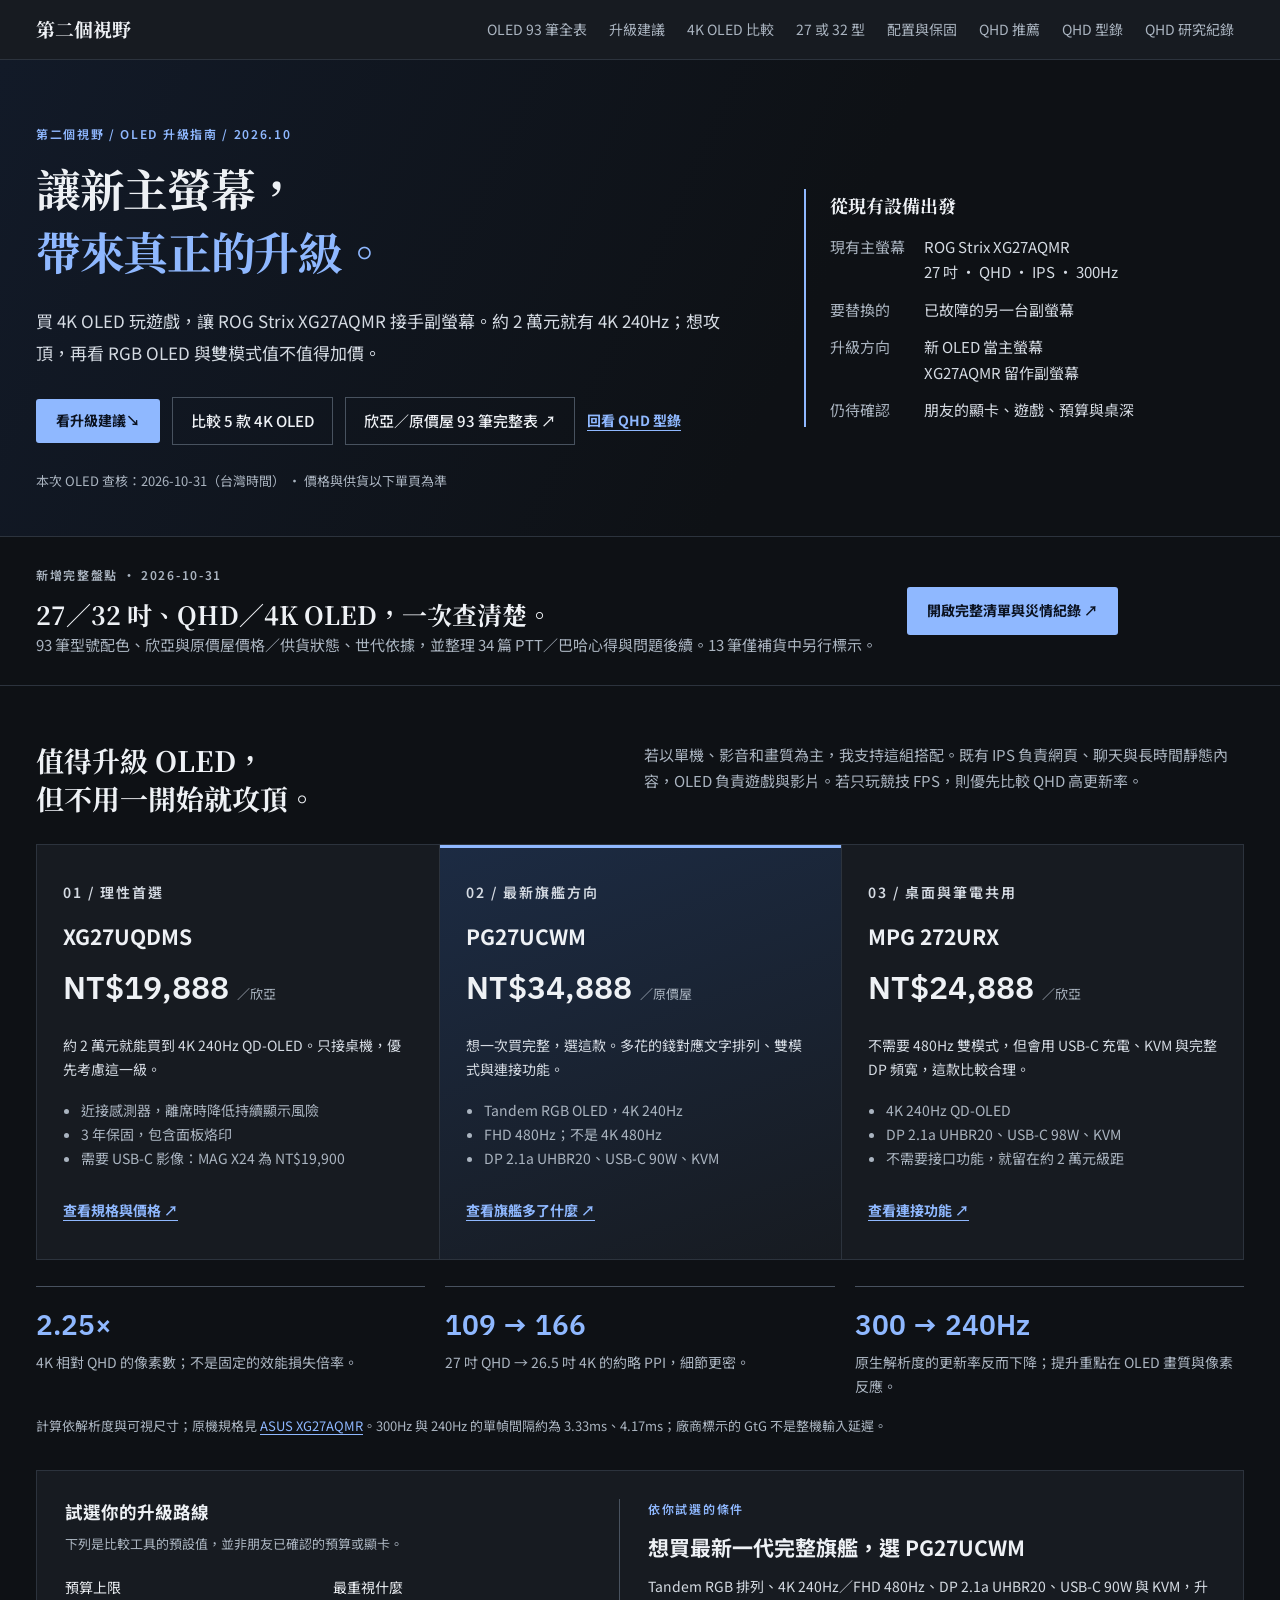
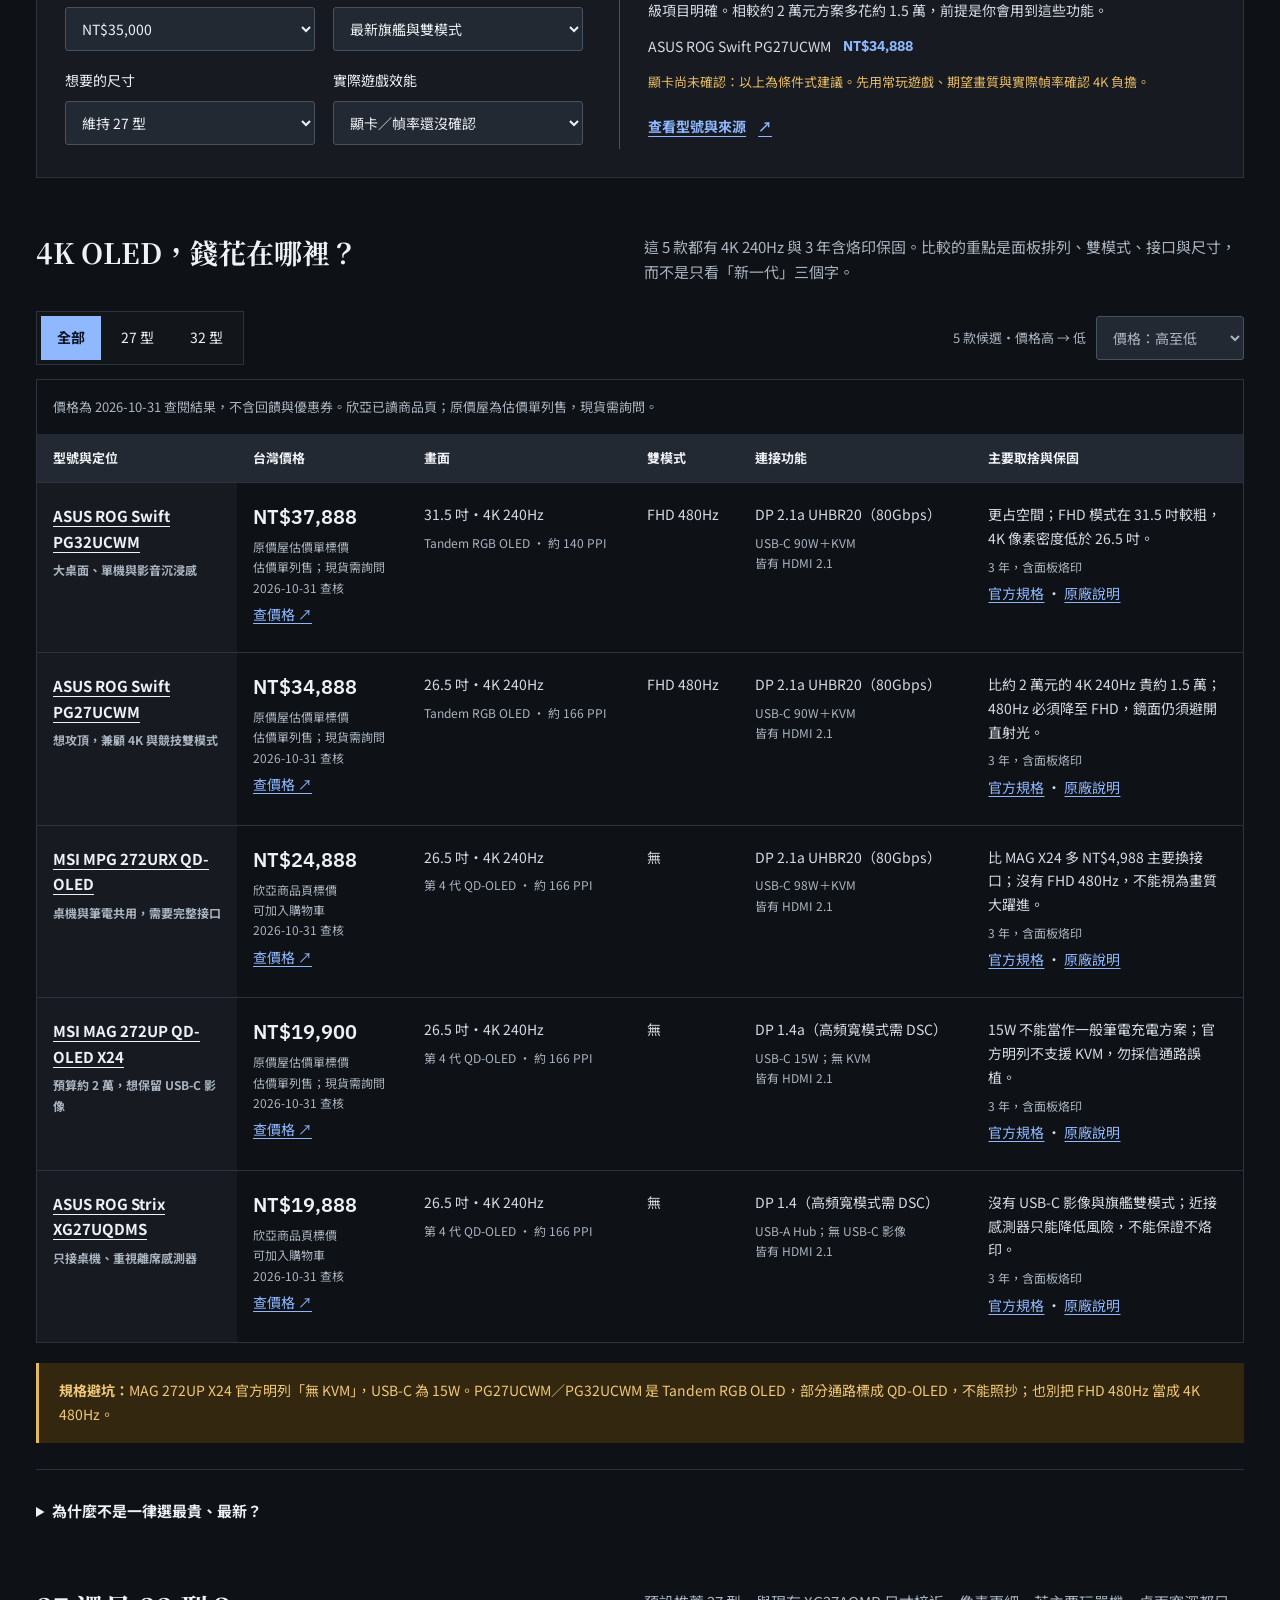
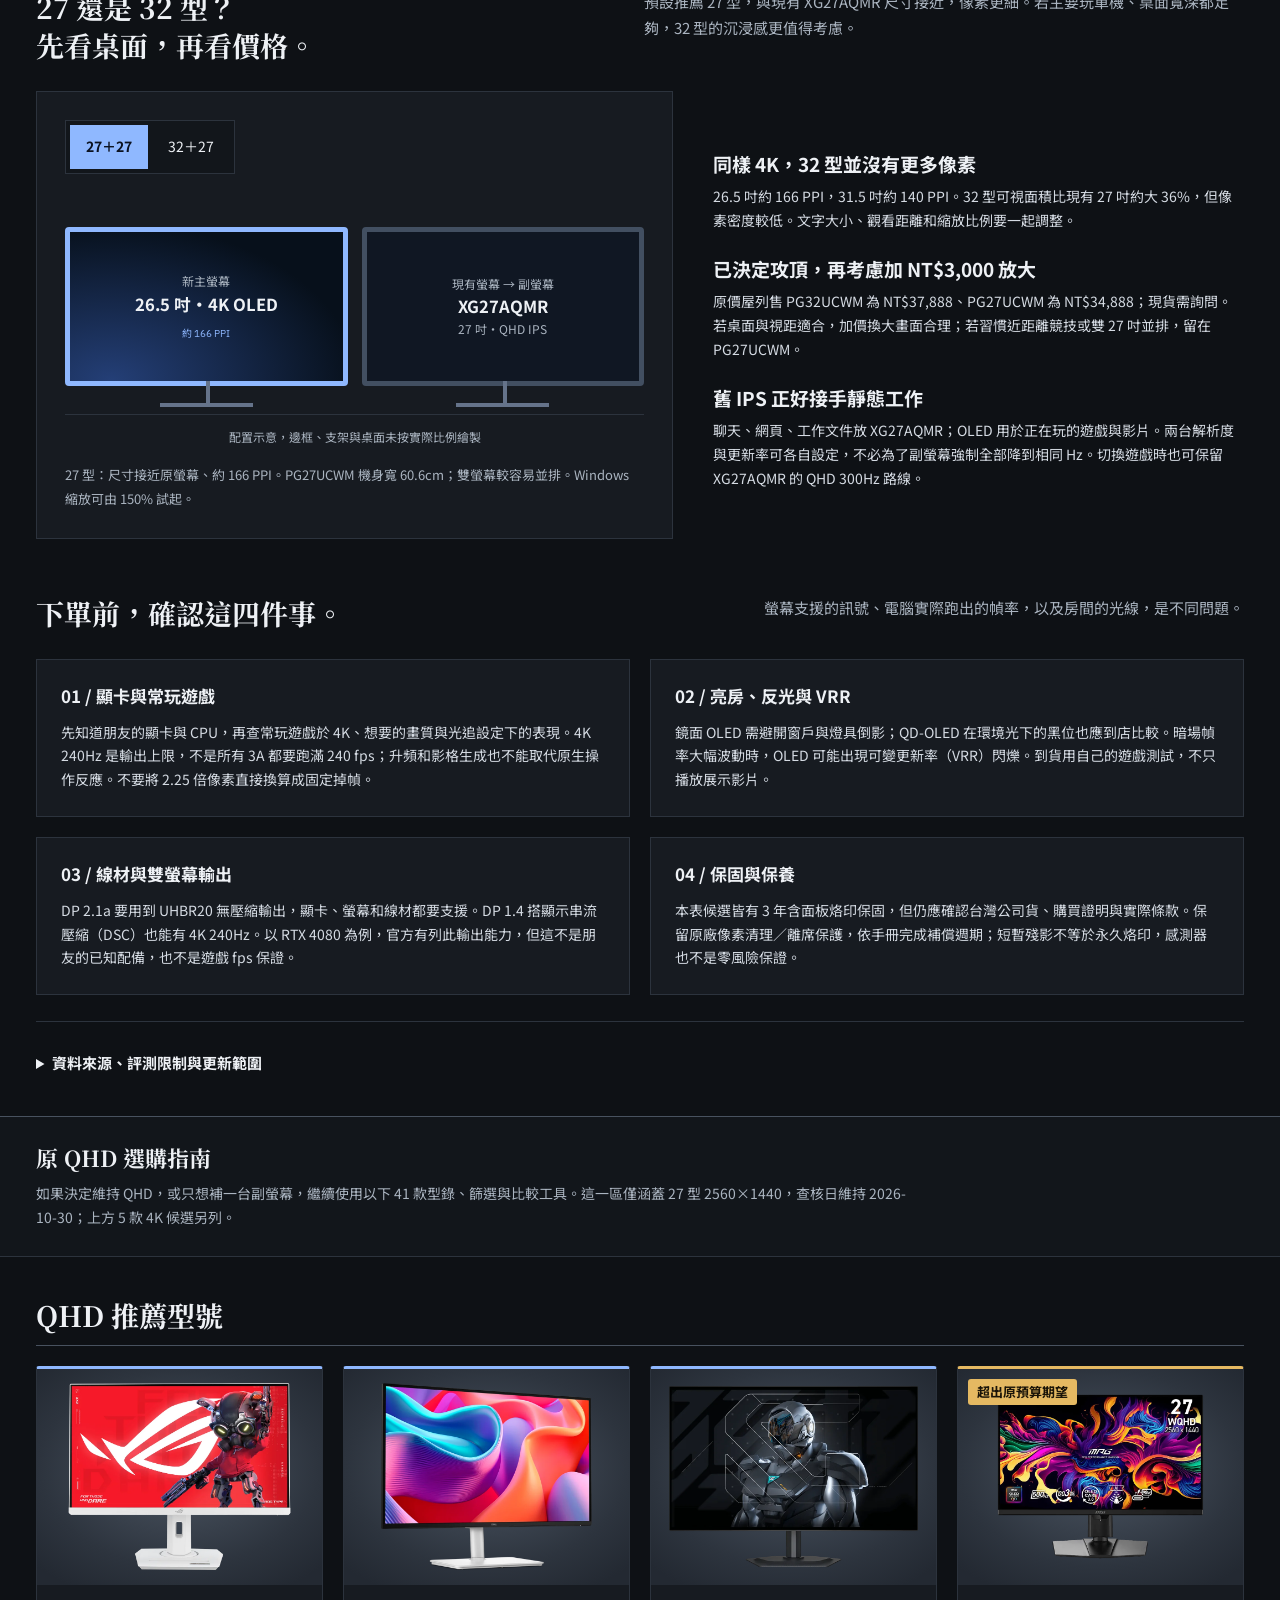
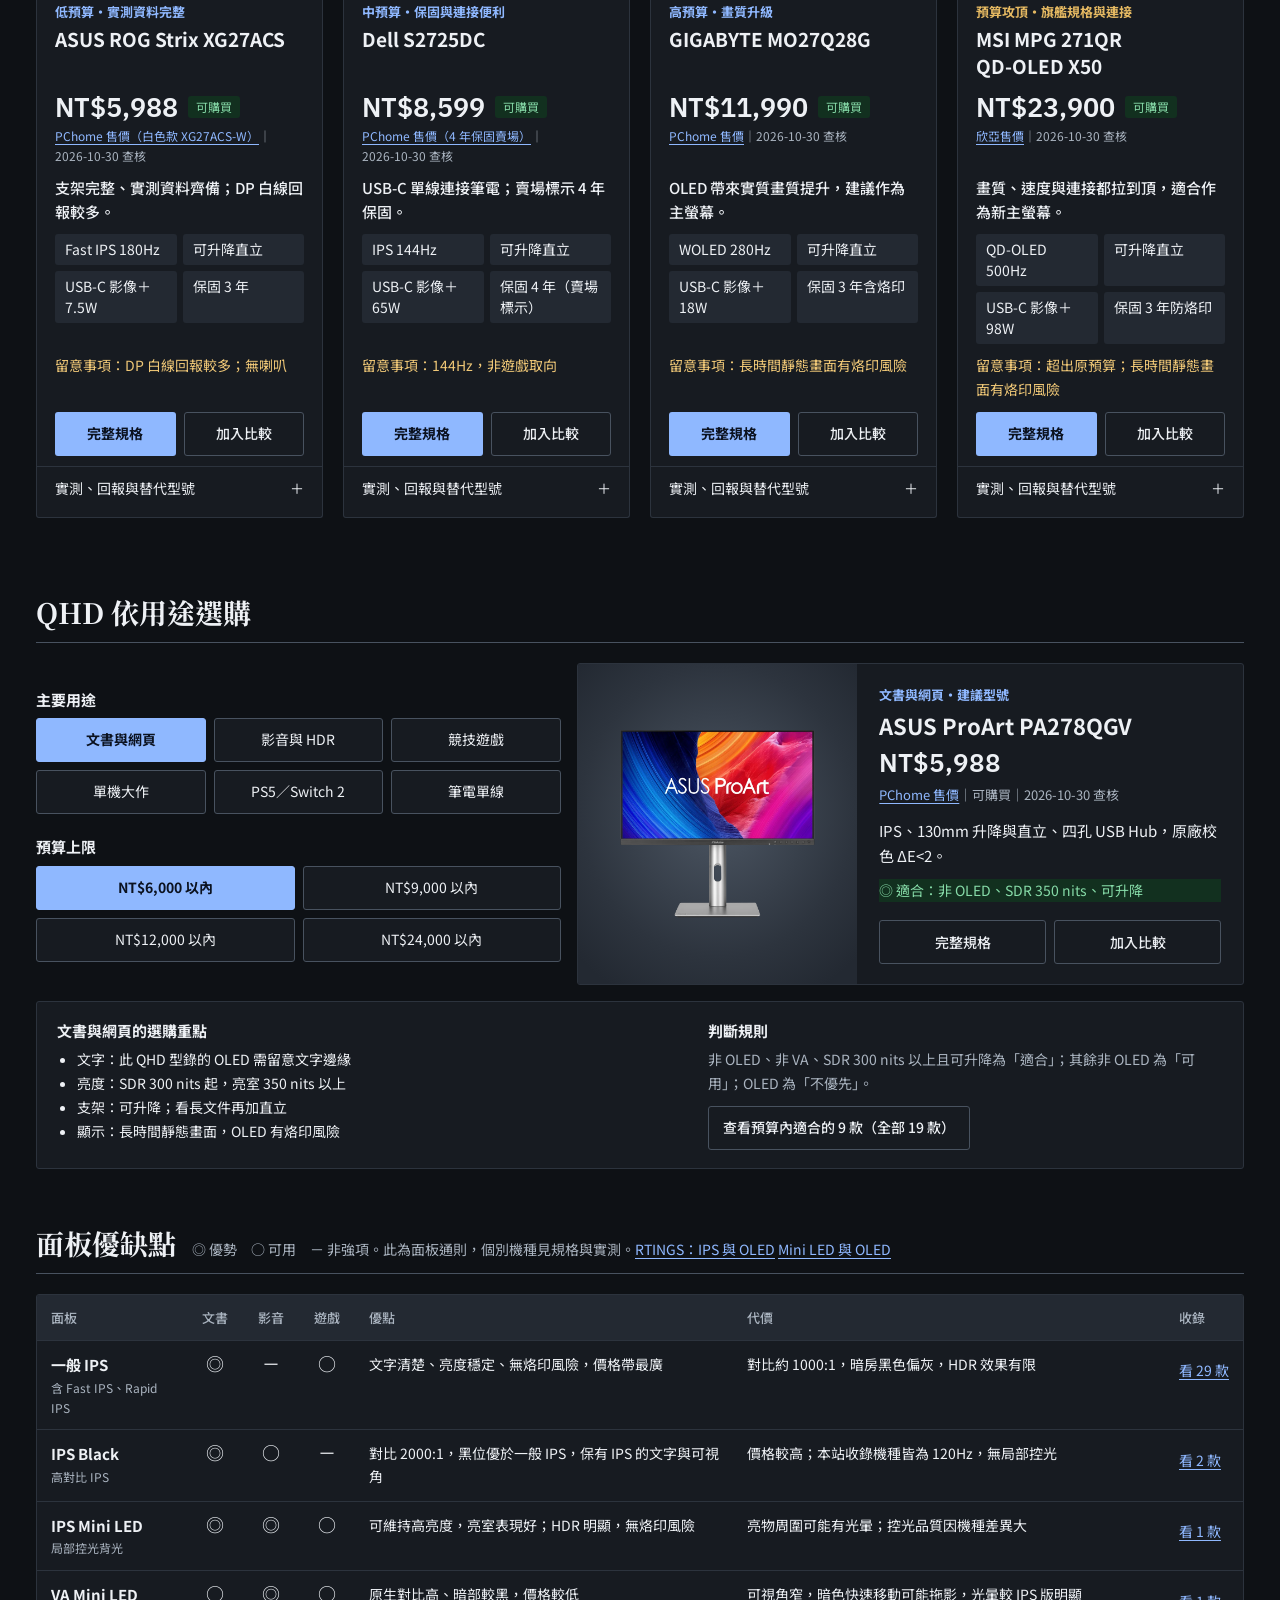
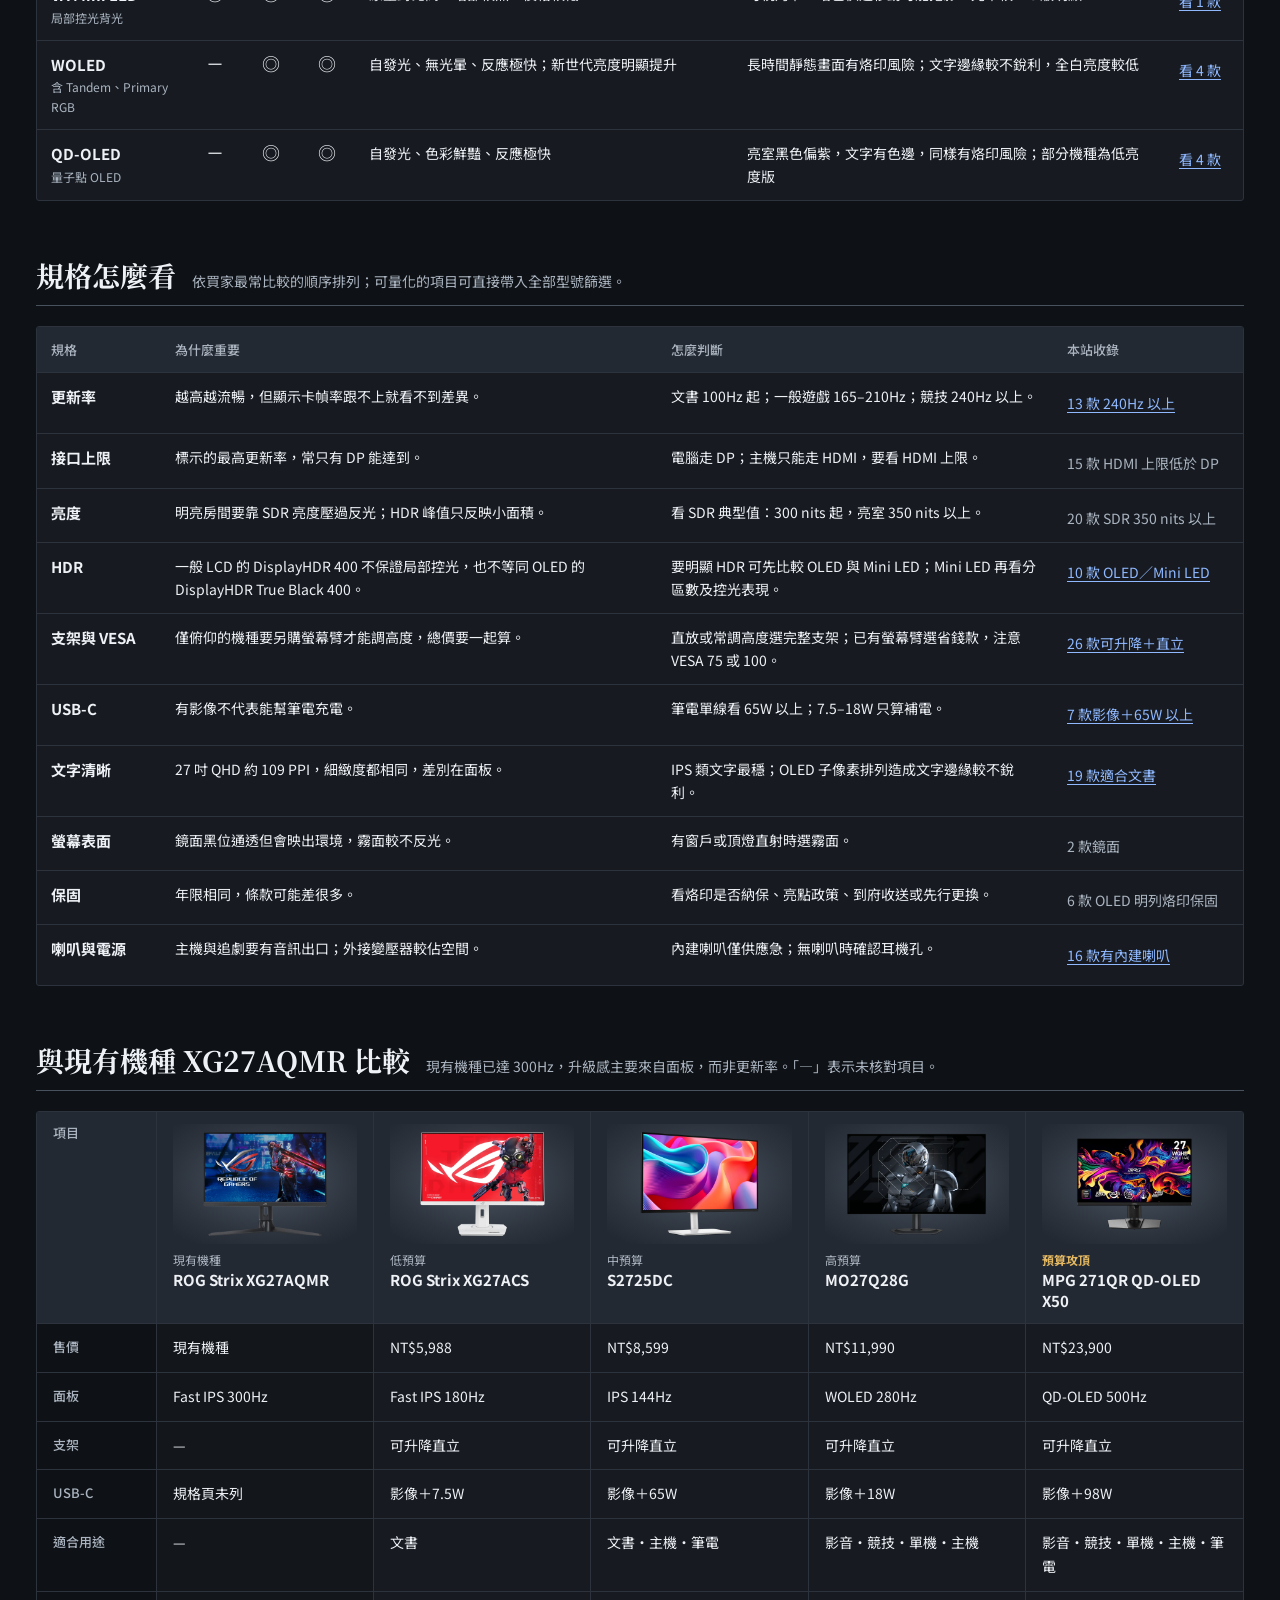
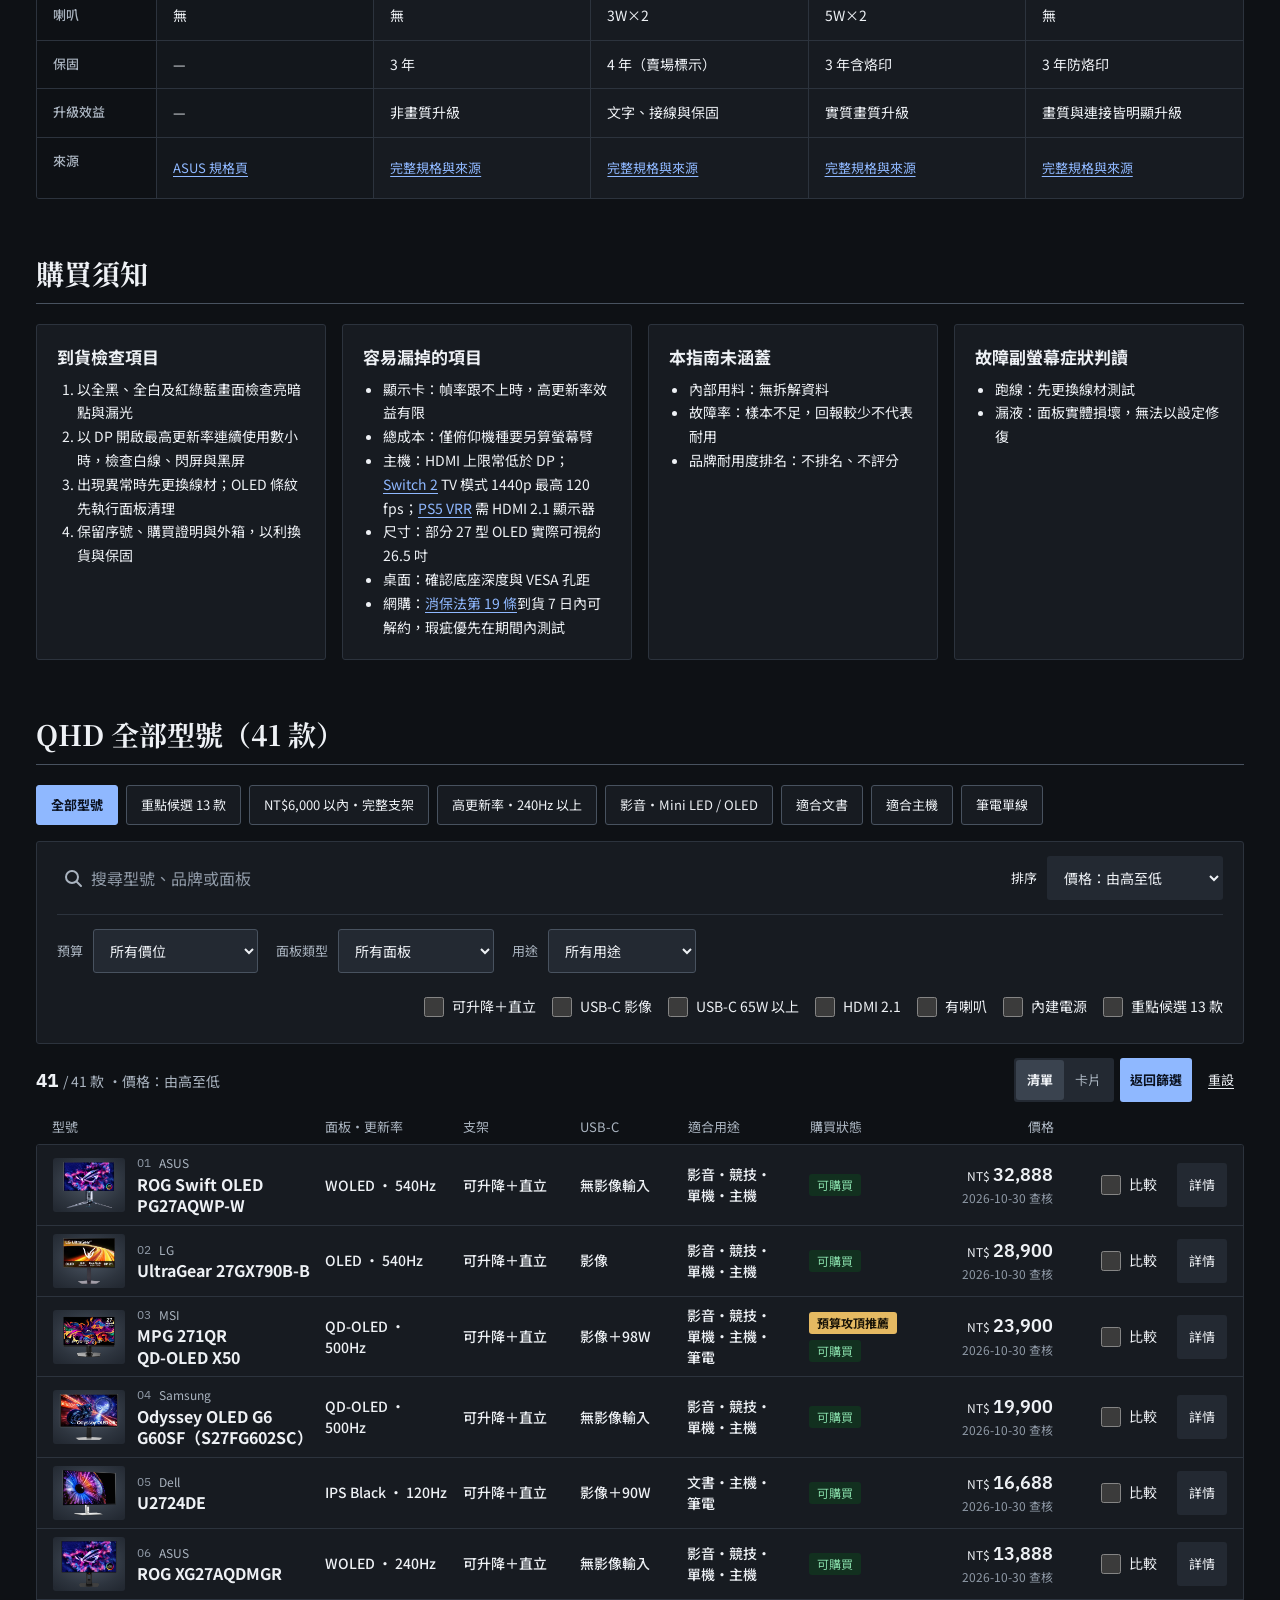
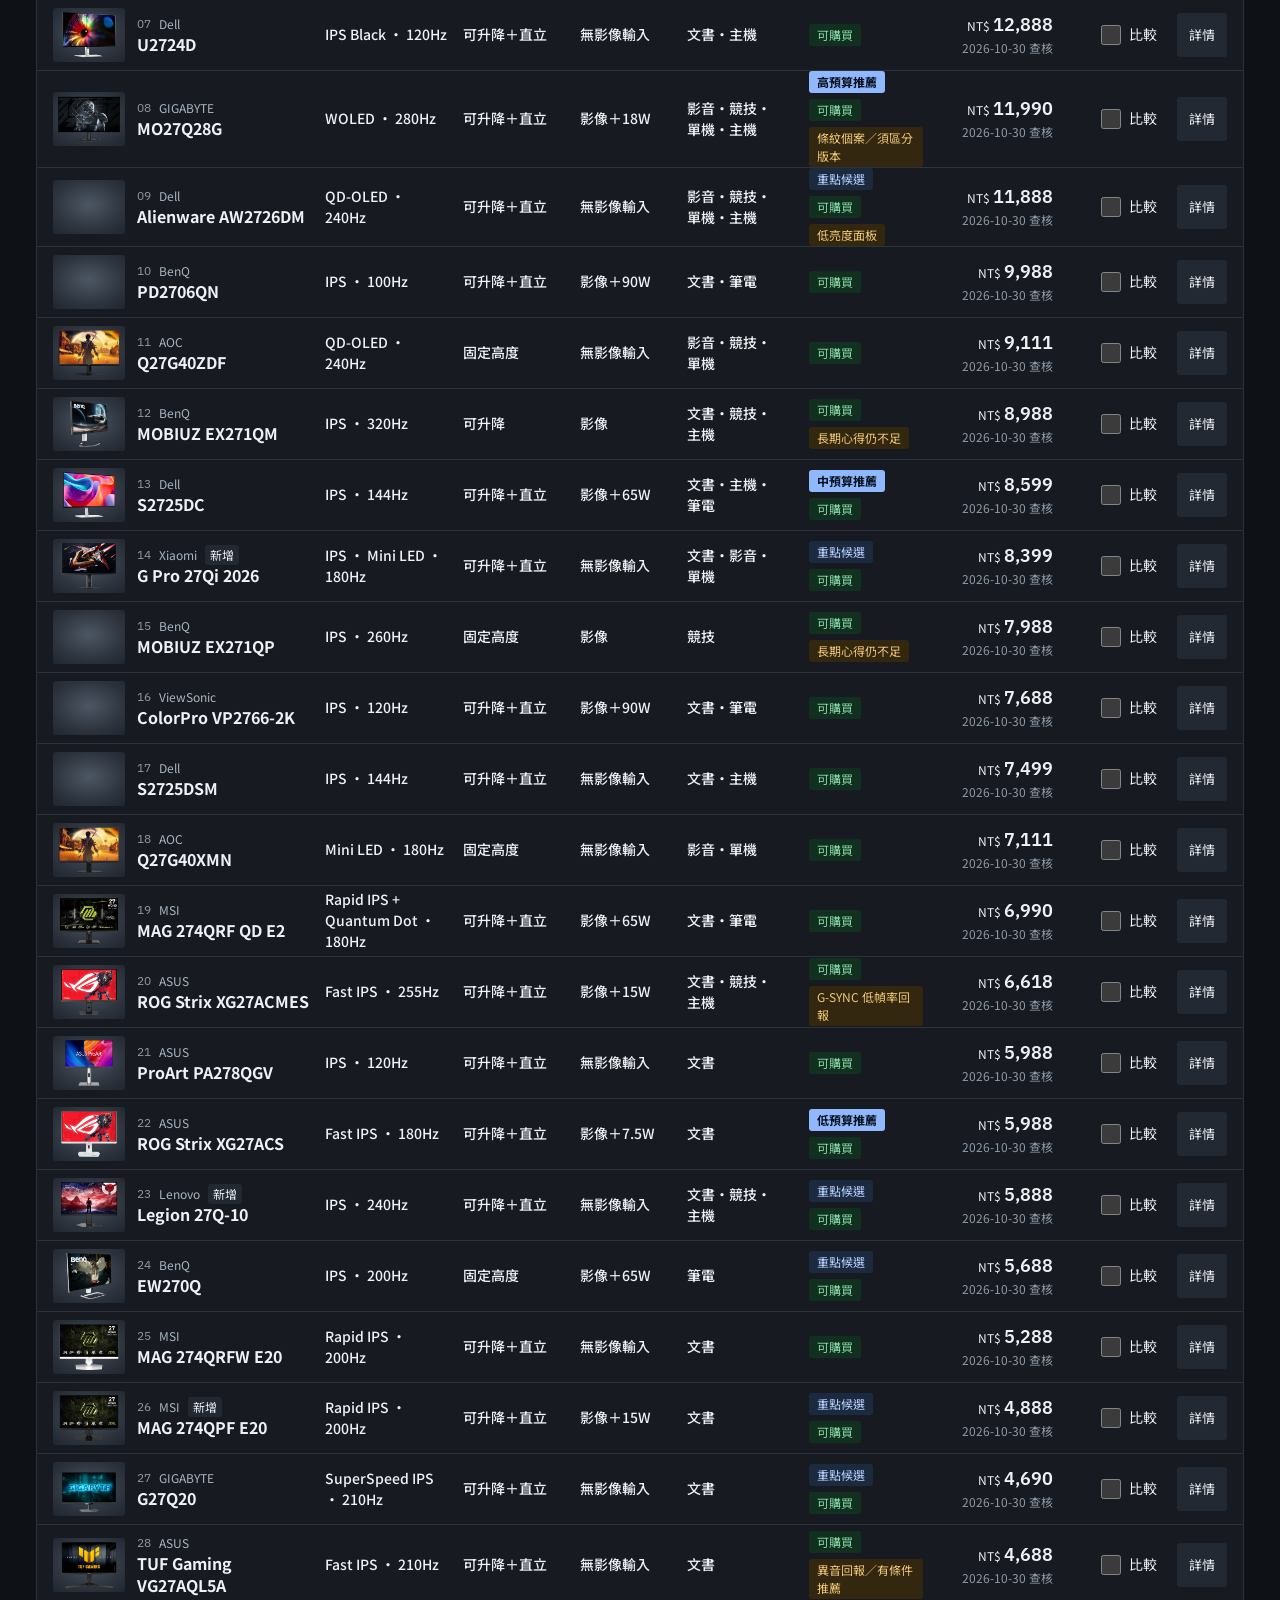
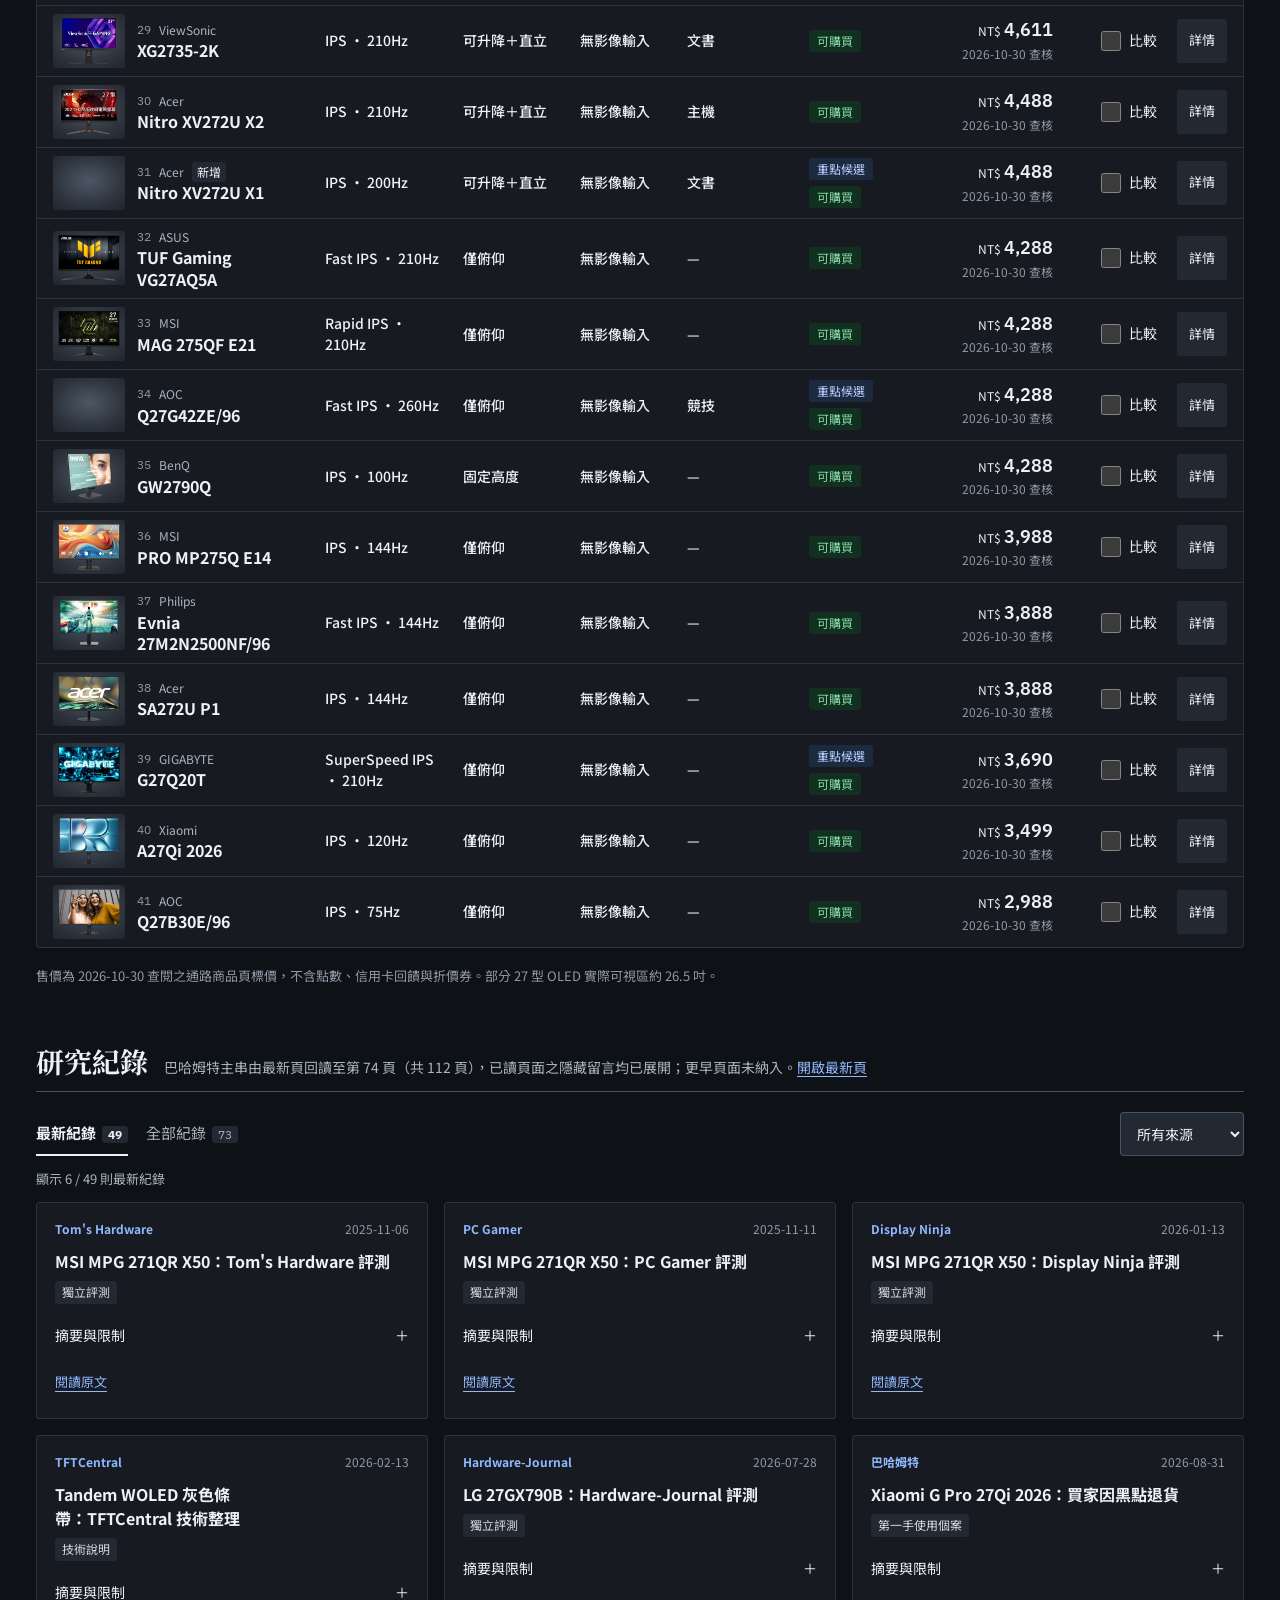
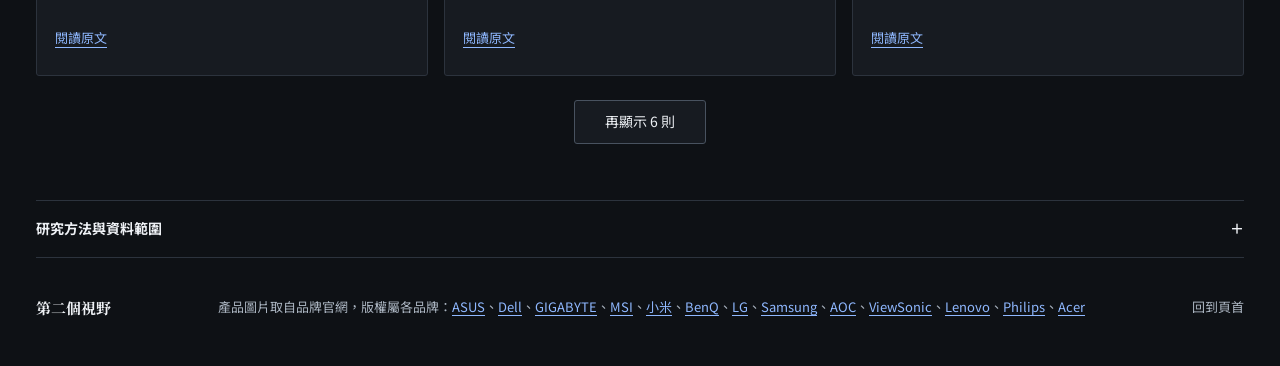
==== commit 0dda531b: "Keep QHD catalog initialization working with the new cross-page navigation link" ====
--- a/index.html
+++ b/index.html
@@ -391,7 +391,7 @@
 </dialog>
 
 <script src="data.js?v=10a"></script>
-<script src="app.js?v=11-oled"></script>
+<script src="app.js?v=12-market"></script>
 <script type="application/json" id="oled-data">{"updatedAt": "2026-10-31", "timezone": "Asia/Taipei", "scope": "台灣平面 4K OLED 主螢幕升級；原 XG27AQMR 改作副螢幕。非全市場型號排名。", "assumptions": ["朋友的顯示卡、CPU、預算、遊戲與桌深尚未確認", "XG27AQMR 正常使用，故障的是另一台副螢幕"], "models": [{"id": "pg32ucwm", "name": "ASUS ROG Swift PG32UCWM", "size": 31.5, "panel": "Tandem RGB OLED", "resolution": "3840×2160", "hz": 240, "dual": "FHD 480Hz", "price": 37888, "priceType": "PChome 搜尋索引價", "priceStatus": "尚未確認商品頁庫存", "msrp": 40900, "priceUrl": "https://24h.pchome.com.tw/search/UCWM", "specUrl": "https://rog.asus.com/tw/monitors/27-to-31-5-inches/rog-swift-oled-pg32ucwm/spec/", "featureUrl": "https://press.asus.com/tw/news/press-releases/rog-swift-oled-pg27ucwm-pg32ucwm-tandem-rgb/", "dp": "2.1a UHBR20（80Gbps）", "usb": "USB-C 90W＋KVM", "warranty": "3 年，含面板烙印", "bestFor": "大桌面、單機與影音沉浸感", "tradeoff": "更占空間；FHD 模式在 31.5 吋較粗，4K 像素密度低於 26.5 吋。", "ppi": 140, "checkedAt": "2026-10-31"}, {"id": "pg27ucwm", "name": "ASUS ROG Swift PG27UCWM", "size": 26.5, "panel": "Tandem RGB OLED", "resolution": "3840×2160", "hz": 240, "dual": "FHD 480Hz", "price": 34888, "priceType": "PChome 商品頁標價", "priceStatus": "查閱時有購買按鈕", "msrp": 37900, "priceUrl": "https://24h.pchome.com.tw/prod/DSABKB-A900KAUTR", "specUrl": "https://rog.asus.com/tw/monitors/27-to-31-5-inches/rog-swift-oled-pg27ucwm/spec/", "featureUrl": "https://rog.asus.com/tw/monitors/27-to-31-5-inches/rog-swift-oled-pg27ucwm/", "dp": "2.1a UHBR20（80Gbps）", "usb": "USB-C 90W＋KVM", "warranty": "3 年，含面板烙印", "bestFor": "想攻頂，兼顧 4K 與競技雙模式", "tradeoff": "比約 2 萬元的 4K 240Hz 貴約 1.5 萬；480Hz 必須降至 FHD，鏡面仍須避開直射光。", "ppi": 166, "checkedAt": "2026-10-31"}, {"id": "mpg272urx", "name": "MSI MPG 272URX QD-OLED", "size": 26.5, "panel": "第 4 代 QD-OLED", "resolution": "3840×2160", "hz": 240, "dual": "無", "price": 24888, "priceType": "全國電子商品頁標價", "priceStatus": "查閱時有購買按鈕", "priceUrl": "https://www.elifemall.com.tw/product/2155080", "specUrl": "https://tw.msi.com/Monitor/MPG-272URX-QD-OLED/Specification", "featureUrl": "https://www.msi.com/Monitor/MPG-272URX-QD-OLED/", "dp": "2.1a UHBR20（80Gbps）", "usb": "USB-C 98W＋KVM", "warranty": "3 年，含面板烙印", "bestFor": "桌機與筆電共用，需要完整接口", "tradeoff": "比 MAG X24 多 NT$4,988 主要換接口；沒有 FHD 480Hz，不能視為畫質大躍進。", "ppi": 166, "checkedAt": "2026-10-31"}, {"id": "mag272x24", "name": "MSI MAG 272UP QD-OLED X24", "size": 26.5, "panel": "第 4 代 QD-OLED", "resolution": "3840×2160", "hz": 240, "dual": "無", "price": 19900, "priceType": "PChome 商品頁標價", "priceStatus": "查閱時有購買按鈕", "priceUrl": "https://24h.pchome.com.tw/prod/DSABPE-1900KMYSX", "specUrl": "https://tw.msi.com/Monitor/MAG-272UP-QD-OLED-X24/Specification", "featureUrl": "https://www.msi.com/Monitor/MAG-272UP-QD-OLED-X24", "warrantyUrl": "https://tw-store.msi.com/products/mag-272up-qd-oled-x24", "dp": "1.4a（高頻寬模式需 DSC）", "usb": "USB-C 15W；無 KVM", "warranty": "3 年，含面板烙印", "bestFor": "預算約 2 萬，想保留 USB-C 影像", "tradeoff": "15W 不能當作一般筆電充電方案；官方明列不支援 KVM，勿採信通路誤植。", "ppi": 166, "checkedAt": "2026-10-31"}, {"id": "xg27uqdms", "name": "ASUS ROG Strix XG27UQDMS", "size": 26.5, "panel": "第 4 代 QD-OLED", "resolution": "3840×2160", "hz": 240, "dual": "無", "price": 19888, "priceType": "欣亞商品頁標價", "priceStatus": "查閱時有購買按鈕", "priceUrl": "https://www.sinya.com.tw/prod/225882", "specUrl": "https://rog.asus.com/tw/monitors/27-to-31-5-inches/rog-strix-oled-xg27uqdms/spec/", "featureUrl": "https://rog.asus.com/tw/monitors/27-to-31-5-inches/rog-strix-oled-xg27uqdms/", "dp": "1.4（高頻寬模式需 DSC）", "usb": "USB-A Hub；無 USB-C 影像", "warranty": "3 年，含面板烙印", "bestFor": "只接桌機、重視離席感測器", "tradeoff": "沒有 USB-C 影像與旗艦雙模式；近接感測器只能降低風險，不能保證不烙印。", "ppi": 166, "checkedAt": "2026-10-31"}], "sources": [{"title": "現有 XG27AQMR：27 吋、QHD、Fast IPS、300Hz、DisplayHDR 600", "url": "https://rog.asus.com/monitors/27-to-31-5-inches/rog-strix-xg27aqmr/", "kind": "原廠"}, {"title": "PG27UCWM／PG32UCWM 台灣上市與建議售價（2026-08-10）", "url": "https://press.asus.com/tw/news/press-releases/rog-swift-oled-pg27ucwm-pg32ucwm-tandem-rgb/", "kind": "原廠新聞稿"}, {"title": "MSI 面板世代清單：272URX 與 272UP X24 均為第 4 代", "url": "https://tw.msi.com/blog/the-evolution-of-immersion-decoding-the-5th-gen-qd-oled-revolution-with-msi", "kind": "原廠"}, {"title": "PG27AQWP-W：QHD 540Hz／HD 720Hz，競技取向替代路線", "url": "https://rog.asus.com/tw/monitors/27-to-31-5-inches/rog-swift-oled-pg27aqwp-w/", "kind": "原廠"}, {"title": "PG27UCWM 第一手評測：肯定遊戲表現；列出預設 gamma、sRGB 模式限制", "url": "https://www.tomshardware.com/monitors/gaming-monitors/asus-rog-swift-pg27ucwm-27-inch-4k-oled-gaming-monitor-review", "kind": "獨立評測"}, {"title": "PG32UCWM：RTINGS 確認 RGB 子像素；量測細節需會員，本指南未引用受限數值", "url": "https://www.rtings.com/monitor/reviews/asus/rog-swift-oled-pg32ucwm", "kind": "獨立評測"}, {"title": "RTX 4080 官方輸出規格：可透過 DSC 輸出 4K 240Hz；不等於遊戲跑到 240 fps", "url": "https://www.nvidia.com/zh-tw/geforce/graphics-cards/40-series/rtx-4080-family/", "kind": "原廠／連接範例"}, {"title": "NVIDIA RTX 20／30／40 系列 DSC 與多螢幕頻寬限制", "url": "https://nvidia.custhelp.com/app/answers/detail/a_id/5788/~/nvidia-geforce-rtx-40-series%2Frtx-30-series%2Frtx-20-series-bandwidth-limit", "kind": "原廠支援"}], "limitations": ["價格不含折價券、信用卡回饋、點數；有購買按鈕不保證實際庫存。", "PG32UCWM 的 NT$37,888 為搜尋索引標價，尚未直接核對商品頁與庫存；原廠建議售價 NT$40,900。", "未替朋友電腦做實際效能測試；推薦規則是選購判斷，不是硬體實測。", "未取得同條件全機型實測，無法斷言旗艦全面勝出或故障率較低。", "原 41 款 QHD 型錄保留 2026-10-30 查核日期，本次沒有重新查核全部舊型號。"]}</script>
 <script src="upgrade.js?v=12-market"></script>
 </body>
